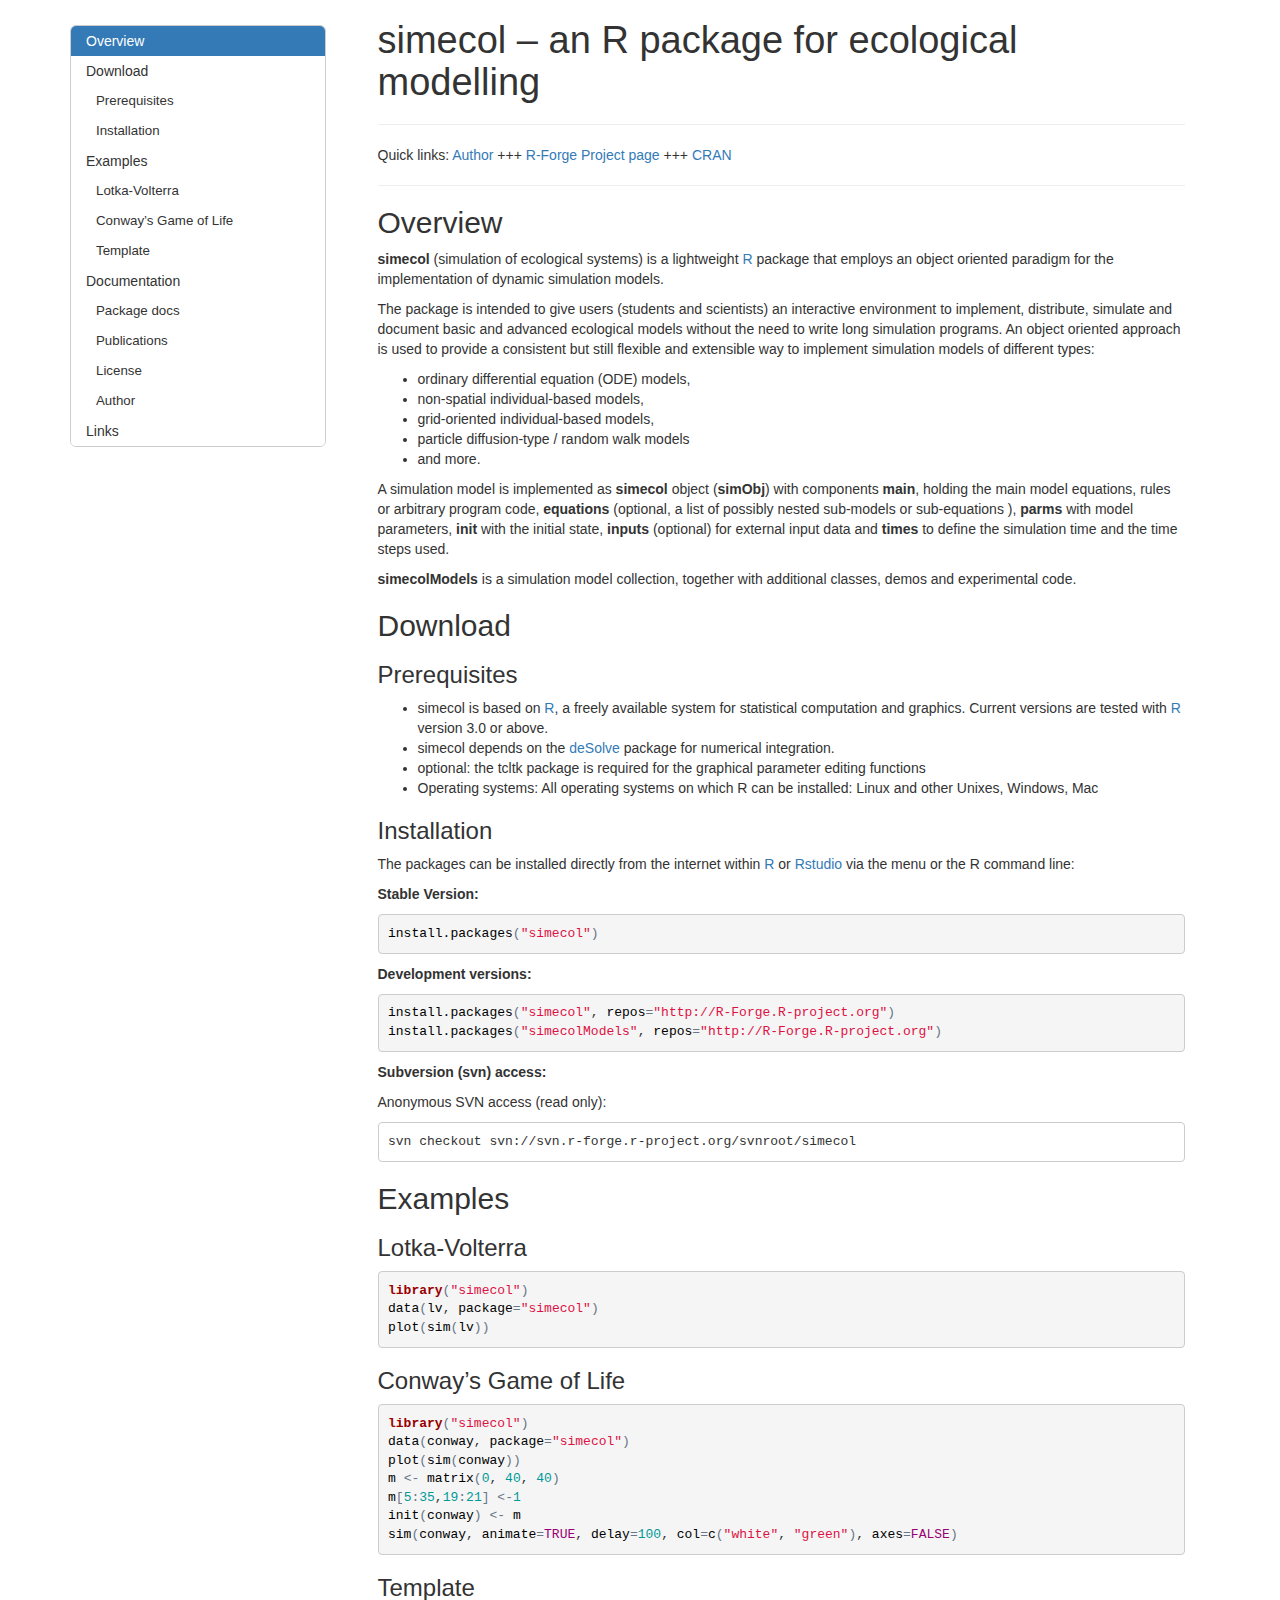
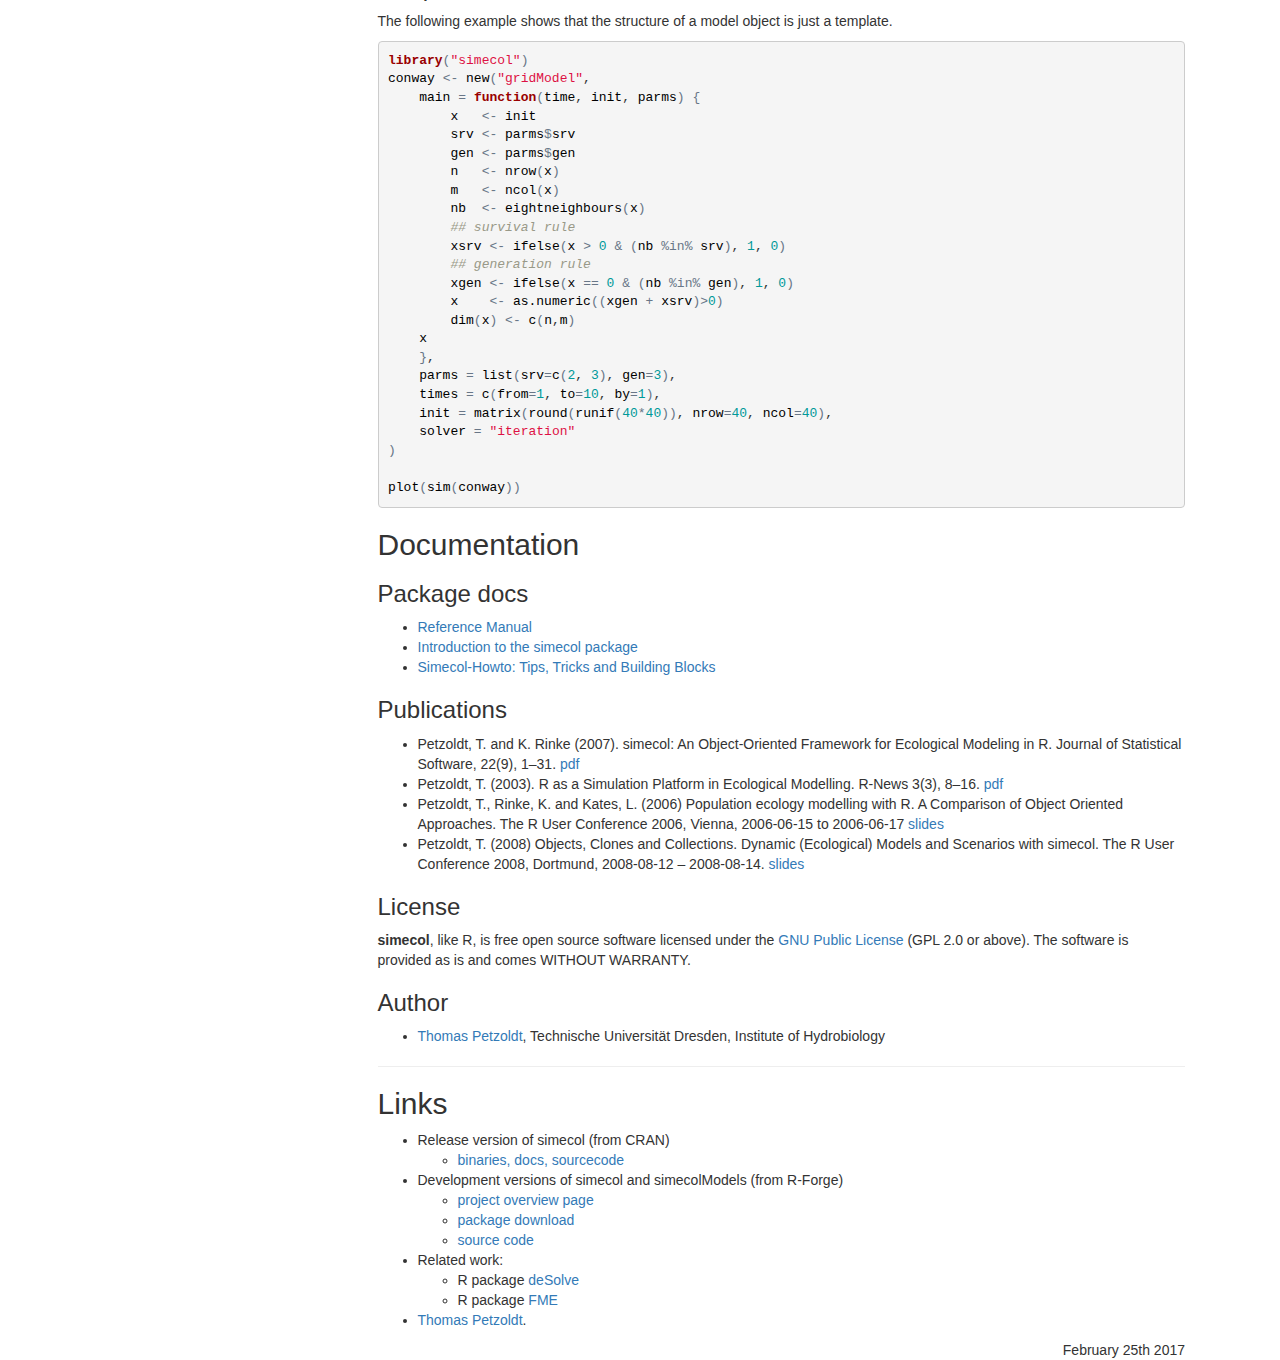
==== www/index.html @ 4d9d5e3f "new home page" ====
<!DOCTYPE html>

<html xmlns="http://www.w3.org/1999/xhtml">

<head>

<meta charset="utf-8">
<meta http-equiv="Content-Type" content="text/html; charset=utf-8" />
<meta name="generator" content="pandoc" />




<title>simecol – an R package for ecological modelling</title>

<script src="[data-uri]"></script>
<meta name="viewport" content="width=device-width, initial-scale=1" />
<link href="data:text/css;charset=utf-8,html%7Bfont%2Dfamily%3Asans%2Dserif%3B%2Dwebkit%2Dtext%2Dsize%2Dadjust%3A100%25%3B%2Dms%2Dtext%2Dsize%2Dadjust%3A100%25%7Dbody%7Bmargin%3A0%7Darticle%2Caside%2Cdetails%2Cfigcaption%2Cfigure%2Cfooter%2Cheader%2Chgroup%2Cmain%2Cmenu%2Cnav%2Csection%2Csummary%7Bdisplay%3Ablock%7Daudio%2Ccanvas%2Cprogress%2Cvideo%7Bdisplay%3Ainline%2Dblock%3Bvertical%2Dalign%3Abaseline%7Daudio%3Anot%28%5Bcontrols%5D%29%7Bdisplay%3Anone%3Bheight%3A0%7D%5Bhidden%5D%2Ctemplate%7Bdisplay%3Anone%7Da%7Bbackground%2Dcolor%3Atransparent%7Da%3Aactive%2Ca%3Ahover%7Boutline%3A0%7Dabbr%5Btitle%5D%7Bborder%2Dbottom%3A1px%20dotted%7Db%2Cstrong%7Bfont%2Dweight%3A700%7Ddfn%7Bfont%2Dstyle%3Aitalic%7Dh1%7Bmargin%3A%2E67em%200%3Bfont%2Dsize%3A2em%7Dmark%7Bcolor%3A%23000%3Bbackground%3A%23ff0%7Dsmall%7Bfont%2Dsize%3A80%25%7Dsub%2Csup%7Bposition%3Arelative%3Bfont%2Dsize%3A75%25%3Bline%2Dheight%3A0%3Bvertical%2Dalign%3Abaseline%7Dsup%7Btop%3A%2D%2E5em%7Dsub%7Bbottom%3A%2D%2E25em%7Dimg%7Bborder%3A0%7Dsvg%3Anot%28%3Aroot%29%7Boverflow%3Ahidden%7Dfigure%7Bmargin%3A1em%2040px%7Dhr%7Bheight%3A0%3B%2Dwebkit%2Dbox%2Dsizing%3Acontent%2Dbox%3B%2Dmoz%2Dbox%2Dsizing%3Acontent%2Dbox%3Bbox%2Dsizing%3Acontent%2Dbox%7Dpre%7Boverflow%3Aauto%7Dcode%2Ckbd%2Cpre%2Csamp%7Bfont%2Dfamily%3Amonospace%2Cmonospace%3Bfont%2Dsize%3A1em%7Dbutton%2Cinput%2Coptgroup%2Cselect%2Ctextarea%7Bmargin%3A0%3Bfont%3Ainherit%3Bcolor%3Ainherit%7Dbutton%7Boverflow%3Avisible%7Dbutton%2Cselect%7Btext%2Dtransform%3Anone%7Dbutton%2Chtml%20input%5Btype%3Dbutton%5D%2Cinput%5Btype%3Dreset%5D%2Cinput%5Btype%3Dsubmit%5D%7B%2Dwebkit%2Dappearance%3Abutton%3Bcursor%3Apointer%7Dbutton%5Bdisabled%5D%2Chtml%20input%5Bdisabled%5D%7Bcursor%3Adefault%7Dbutton%3A%3A%2Dmoz%2Dfocus%2Dinner%2Cinput%3A%3A%2Dmoz%2Dfocus%2Dinner%7Bpadding%3A0%3Bborder%3A0%7Dinput%7Bline%2Dheight%3Anormal%7Dinput%5Btype%3Dcheckbox%5D%2Cinput%5Btype%3Dradio%5D%7B%2Dwebkit%2Dbox%2Dsizing%3Aborder%2Dbox%3B%2Dmoz%2Dbox%2Dsizing%3Aborder%2Dbox%3Bbox%2Dsizing%3Aborder%2Dbox%3Bpadding%3A0%7Dinput%5Btype%3Dnumber%5D%3A%3A%2Dwebkit%2Dinner%2Dspin%2Dbutton%2Cinput%5Btype%3Dnumber%5D%3A%3A%2Dwebkit%2Douter%2Dspin%2Dbutton%7Bheight%3Aauto%7Dinput%5Btype%3Dsearch%5D%7B%2Dwebkit%2Dbox%2Dsizing%3Acontent%2Dbox%3B%2Dmoz%2Dbox%2Dsizing%3Acontent%2Dbox%3Bbox%2Dsizing%3Acontent%2Dbox%3B%2Dwebkit%2Dappearance%3Atextfield%7Dinput%5Btype%3Dsearch%5D%3A%3A%2Dwebkit%2Dsearch%2Dcancel%2Dbutton%2Cinput%5Btype%3Dsearch%5D%3A%3A%2Dwebkit%2Dsearch%2Ddecoration%7B%2Dwebkit%2Dappearance%3Anone%7Dfieldset%7Bpadding%3A%2E35em%20%2E625em%20%2E75em%3Bmargin%3A0%202px%3Bborder%3A1px%20solid%20silver%7Dlegend%7Bpadding%3A0%3Bborder%3A0%7Dtextarea%7Boverflow%3Aauto%7Doptgroup%7Bfont%2Dweight%3A700%7Dtable%7Bborder%2Dspacing%3A0%3Bborder%2Dcollapse%3Acollapse%7Dtd%2Cth%7Bpadding%3A0%7D%40media%20print%7B%2A%2C%3Aafter%2C%3Abefore%7Bcolor%3A%23000%21important%3Btext%2Dshadow%3Anone%21important%3Bbackground%3A0%200%21important%3B%2Dwebkit%2Dbox%2Dshadow%3Anone%21important%3Bbox%2Dshadow%3Anone%21important%7Da%2Ca%3Avisited%7Btext%2Ddecoration%3Aunderline%7Da%5Bhref%5D%3Aafter%7Bcontent%3A%22%20%28%22%20attr%28href%29%20%22%29%22%7Dabbr%5Btitle%5D%3Aafter%7Bcontent%3A%22%20%28%22%20attr%28title%29%20%22%29%22%7Da%5Bhref%5E%3D%22javascript%3A%22%5D%3Aafter%2Ca%5Bhref%5E%3D%22%23%22%5D%3Aafter%7Bcontent%3A%22%22%7Dblockquote%2Cpre%7Bborder%3A1px%20solid%20%23999%3Bpage%2Dbreak%2Dinside%3Aavoid%7Dthead%7Bdisplay%3Atable%2Dheader%2Dgroup%7Dimg%2Ctr%7Bpage%2Dbreak%2Dinside%3Aavoid%7Dimg%7Bmax%2Dwidth%3A100%25%21important%7Dh2%2Ch3%2Cp%7Borphans%3A3%3Bwidows%3A3%7Dh2%2Ch3%7Bpage%2Dbreak%2Dafter%3Aavoid%7D%2Enavbar%7Bdisplay%3Anone%7D%2Ebtn%3E%2Ecaret%2C%2Edropup%3E%2Ebtn%3E%2Ecaret%7Bborder%2Dtop%2Dcolor%3A%23000%21important%7D%2Elabel%7Bborder%3A1px%20solid%20%23000%7D%2Etable%7Bborder%2Dcollapse%3Acollapse%21important%7D%2Etable%20td%2C%2Etable%20th%7Bbackground%2Dcolor%3A%23fff%21important%7D%2Etable%2Dbordered%20td%2C%2Etable%2Dbordered%20th%7Bborder%3A1px%20solid%20%23ddd%21important%7D%7D%40font%2Dface%7Bfont%2Dfamily%3A%27Glyphicons%20Halflings%27%3Bsrc%3Aurl%28data%3Aapplication%2Fvnd%2Ems%2Dfontobject%3Bbase64%2Cn04AAEFNAAACAAIABAAAAAAABQAAAAAAAAABAJABAAAEAExQAAAAAAAAAAIAAAAAAAAAAAEAAAAAAAAAJxJ%[base64]%2FSEdmjKHUbyow8ATBE40IvWA3vTu8LiABDQ%2BpexwUMcm1SMnNryctQSiI1K5ZnbOlXKmnVV5YvRe6RnNMFNCOs1KNVpn6yZhCJkRtVRNzEufeIq7HgSrcx4S8h%2Fv4vnrrKc6oCNxmSk2uKlZQHBii6iKFoH0746ThvkO1kJHlxjrkxs%2BLWORaDQBEtiYJIR5IB9Bi1UyL4Rmr0BNigNkMzlKQmnofBHviqVzUxwdMb3NdCn69hy%2BpRYVKGVS%2F1tnsqv4LL7wCCPZZAZPT4aCShHjHJVNuXbmMrY5LeQaGnvAkXlVrJgKRAUdFjrWEah9XebPeQMj7KS7DIBAFt8ycgC5PLGUOHSE3ErGZCiViNLL5ZARfywnCoZaKQCu6NuFX42AEeKtKUGnr%2FCm2Cy8tpFhBPMW5Fxi4Qm4TkDWh4IWFDClhU2hRWosUWqcKLlgyXB%2BlSHaWaHiWlBAR8SeSgSPCQxdVQgzUixWKSTrIQEbU94viDctkvX%2BVSjJuUmV8L4CXShI11esnp0pjWNZIyxKHS4wVQ2ime1P4RnhvGw0aDN1OLAXGERsB7buFpFGGBAre4QEQR0HOIO5oYH305G%2BKspT%2FFupEGGafCCwxSe6ZUa%2B073rXHnNdVXE6eWvibUS27XtRzkH838mYLMBmYysZTM0EM3A1fbpCBYFccN1B%2FEnCYu%2FTgCGmr7bMh8GfYL%2BBfcLvB0gRagC09w9elfldaIy%2FhNCBLRgBgtCC7jAF63wLSMAfbfAlEggYU0bUA7ACCJmTDpEmJtI78w4%2FBO7dN7JR7J7ZvbYaUbaILSQsRBiF3HGk5fEg6p9unwLvn98r%2BvnsV%2B372uf1xBLq4qU%2F45fTuqaAP%2BpssmCCCTF0mhEow8ZXZOS8D7Q85JsxZ%2BAzok7B7O%2Ff6J8AzYBySZQB%2FQHYUSA%2BEeQhEWiS6AIQzgcsDiER4MjgMBAWDV4AgQ3g1eBgIdweCQmCjJEMkJ%2BPKRWyFHHmg1Wi%2F6xzUgA0LREoKJChwnQa9B%2B5RQZRB3IlBlkAnxyQNaANwHMowzlYSMCBgnbpzvqpl0iTJNCQidDI9ZrSYNIRBhHtUa5YHMHxyGEik9hDE0AKj72AbTCaxtHPUaKZdAZSnQTyjGqGLsmBStCejApUhg4uBMU6mATujEl%2BKdDPbI6Ag4vLr%2BhjY6lbjBeoLKnZl0UZgRX8gTySOeynZVz1wOq7e1hFGYIq%2BMhrGxDLak0PrwYzSXtcuyhXEhwOYofiW%2BEcI%2Fjw8P6IY6ed%2BetAbuqKp5QIapT77LnAe505lMuqL79a0ut4rWexzFttsOsLDy7zvtQzcq3U1qabe7tB0wHWVXji%2BzDbo8x8HyIRUbXnwUcklFv51fvTymiV%2BMXLSmGH9d9%2BaXpD5X6lao41anWGig7IwIdnoBY2ht%2FpO9mClLo4NdXHAsefqWUKlXJkbqPOFhMoR4aiA1BXqhRNbB2Xwi%2B7u%2FjpAoOpKJ0UX24EsrzMfHXViakCNcKjBxuQX8BO0ZqjJ3xXzf%2B61t2VXOSgJ8xu65QKgtN6FibPmPYsXbJRHHqbgATcSZxBqGiDiU4NNNsYBsKD0MIP%2FOfKnlk%2FLkaid%[base64]%2FgFtuW0wR4cgd%2BZKesSV7QkNE2kw6AV4hoIuC02LGmTomyf8PiO6CZzOTLTPQ%2BHW06H%2Btx%2BbQ8LmDYg1pTFrp2oJXgkZTyeRJZM0C8aE2LpFrNVDuhARsN543%2FFV6klQ6Tv1OoZGXLv0igKrl%2FCmJxRmX7JJbJ998VSIPQRyDBICzl4JJlYHbdql30NvYcOuZ7a10uWRrgoieOdgIm4rlq6vNOQBuqESLbXG5lzdJGHw2m0sDYmODXbYGTfSTGRKpssTO95fothJCjUGQgEL4yKoGAF%2F0SrpUDNn8CBgBcSDQByAeNkCXp4S4Ro2Xh4OeaGRgR66PVOsU8bc6TR5%[base64]%2F1SgRCJ1dk4UdBT7OoyuNgLs0oCd8RnrEIb6QdMxT2QjD4zMrJkfgx5aDMcA4orsTtKCqWb%2FVeyceqa5OGSmB28YwH4rFbkQaLoUN8OQQYnD3w2eXpI4ScQfbCUZiJ4yMOIKLyyTc7BQ4uXUw6Ee6%2FxM%2B4Y67ngNBknxIPwuppgIhFcwJyr6EIj%2BLzNj%2FmfR2vhhRlx0BILZoAYruF0caWQ7YxO66UmeguDREAFHYuC7HJviRgVO6ruJH59h%2FC%2FPkgSle8xNzZJULLWq9JMDTE2fjGE146a1Us6PZDGYle6ldWRqn%2FpdpgHKNGrGIdkRK%2BKPETT9nKT6kLyDI8xd9A1FgWmXWRAIHwZ37WyZHOVyCadJEmMVz0MadMjDrPho%2BEIochkVC2xgGiwwsQ6DMv2P7UXqT4x7CdcYGId2BJQQa85EQKmCmwcRejQ9Bm4oATENFPkxPXILHpMPUyWTI5rjNOsIlmEeMbcOCEqInpXACYQ9DDxmFo9vcmsDblcMtg4tqBerNngkIKaFJmrQAPnq1dEzsMXcwjcHdfdCibcAxxA%2Bq%2Fj9m3LM%2FO7WJka4tSidVCjsvo2lQ%2F2ewyoYyXwAYyr2PlRoR5MpgVmSUIrM3PQxXPbgjBOaDQFIyFMJvx3Pc5RSYj12ySVF9fwFPQu2e2KWVoL9q3Ayv3IzpGHUdvdPdrNUdicjsTQ2ISy7QU3DrEytIjvbzJnAkmANXjAFERA0MUoPF3%2F5KFmW14bBNOhwircYgMqoDpUMcDtCmBE82QM2YtdjVLB4kBuKho%2FbcwQdeboqfQartuU3CsCf%2BcXkgYAqp%2F0Ee3RorAZt0AvvOCSI4JICIlGlsV0bsSid%2FNIEALAAzb6HAgyWHBps6xAOwkJIGcB82CxRQq4sJf3FzA70A%2BTRqcqjEMETCoez3mkPcpnoALs0ugJY8kQwrC%[base64]%2FWDHA60cYFaI%2FPjpzquUqdaYGcIq%2BmLez3WLFFCtNBN2QJcrlcoELgiPku5R5dSlJFaCEqEZle1AQzAKC%2B1SotMcBNyQUFuRHRF6OlimSBgjZeTBCwLyc6A%2BP%2FoFRchXTz5ADknYJHxzrJ5pGuIKRQISU6WyKTBBjD8WozmVYWIsto1AS5rxzKlvJu4E%2FvwOiKxRtCWsDM%2BeTHUrmwrCK5BIfMzGkD%2B0Fk5LzBs0jMYXktNDblB06LMNJ09U8pzSLmo14MS0OMjcdrZ31pyQqxJJpRImlSvfYAK8inkYU52QY2FPEVsjoWewpwhRp5yAuNpkqhdb7ku9Seefl2D0B8SMTFD90xi4CSOwwZy9IKkpMtI3FmFUg3%2FkFutpQGNc3pCR7gvC4sgwbupDu3DyEN%2BW6YGLNM21jpB49irxy9BSlHrVDlnihGKHwPrbVFtc%2Bh1rVQKZduxIyojccZIIcOCmhEnC7UkY68WXKQgLi2JCDQkQWJRQuk60hZp0D3rtCTINSeY9Ej2kIKYfGxwOs4j9qMM7fYZiipzgcf7TamnehqdhsiMiCawXnz4xAbyCkLAx5EGbo3Ax1u3dUIKnTxIaxwQTHehPl3V491H0%2BbC5zgpGz7Io%2BmjdhKlPJ01EeMpM7UsRJMi1nGjmJg35i6bQBAAxjO%2FENJubU2mg3ONySEoWklCwdABETcs7ck3jgiuU9pcKKpbgn%2B3YlzV1FzIkB6pmEDOSSyDfPPlQskznctFji0kpgZjW5RZe6x9kYT4KJcXg0bNiCyif%2BpZACCyRMmYsfiKmN9tSO65F0R2OO6ytlEhY5Sj6uRKfFxw0ijJaAx%2Fk3QgnAFSq27%2F2i4GEBA%2BUvTJKK%2F9eISNvG46Em5RZfjTYLdeD8kdXHyrwId%2FDQZUaMCY4gGbke2C8vfjgV%2FY9kkRQOJIn%2FxM9INZSpiBnqX0Q9GlQPpPKAyO5y%2BW5NMPSRdBCUlmuxl40ZfMCnf2Cp044uI9WLFtCi4YVxKjuRCOBWIb4XbIsGdbo4qtMQnNOQz4XDSui7W%2FN6l54qOynCqD3DpWQ%2BmpD7C40D8BZEWGJX3tlAaZBMj1yjvDYKwCJBa201u6nBKE5UE%2B7QSEhCwrXfbRZylAaAkplhBWX50dumrElePyNMRYUrC99UmcSSNgImhFhDI4BXjMtiqkgizUGCrZ8iwFxU6fQ8GEHCFdLewwxYWxgScAYMdMLmcZR6b7rZl95eQVDGVoUKcRMM1ixXQtXNkBETZkVVPg8LoSrdetHzkuM7DjZRHP02tCxA1fmkXKF3VzfN1pc1cv%2F8lbTIkkYpqKM9VOhp65ktYk%2BQ46myFWBapDfyWUCnsnI00QTBQmuFjMZTcd0V2NQ768Fhpby04k2IzNR1wKabuGJqYWwSly6ocMFGTeeI%2BejsWDYgEvr66QgqdcIbFYDNgsm0x9UHY6SCd5%2B7tpsLpKdvhahIDyYmEJQCqMqtCF6UlrE5GXRmbu%[base64]%2FiOmsLtHSWNUWEGk9hScMPShasUA1AcHOtRZlqMeQ0OzYS9vQvYUjOLrzP07BUAFikcJNMi7gIxEw4pL1G54TcmmmoAQ5s7TGWErJZ2Io4yQ0ljRYhL8H5e62oDtLF8aDpnIvZ5R3GWJyAugdiiJW9hQAVTsnCBHhwu7rkBlBX6r3b7ejEY0k5GGeyKv66v%2B6dg7mcJTrWHbtMywbedYqCQ0FPwoytmSWsL8WTtChZCKKzEF7vP6De4x2BJkkniMgSdWhbeBSLtJZR9CTHetK1xb34AYIJ37OegYIoPVbXgJ%2FqDQK%2BbfCtxQRVKQu77WzOoM6SGL7MaZwCGJVk46aImai9fmam%2BWpHG%2B0BtQPWUgZ7RIAlPq6lkECUhZQ2gqWkMYKcYMYaIc4gYCDFHYa2d1nzp3%2BJ1eCBay8IYZ0wQRKGAqvCuZ%2FUgbQPyllosq%2BXtfKIZOzmeJqRazpmmoP%2F76YfkjzV2NlXTDSBYB04SVlNQsFTbGPk1t%2FI4Jktu0XSgifO2ozFOiwd%2F0SssJDn0dn4xqk4GDTTKX73%2FwQyBLdqgJ%2BWx6AQaba3BA9CKEzjtQYIfAsiYamapq80LAamYjinlKXUkxdpIDk0puXUEYzSalfRibAeDAKpNiqQ0FTwoxuGYzRnisyTotdVTclis1LHRQCy%2FqqL8oUaQzWRxilq5Mi0IJGtMY02cGLD69vGjkj3p6pGePKI8bkBv5evq8SjjyU04vJR2cQXQwSJyoinDsUJHCQ50jrFTT7yRdbdYQMB3MYCb6uBzJ9ewhXYPAIZSXfeEQBZZ3GPN3Nbhh%2FwkvAJLXnQMdi5NYYZ5GHE400GS5rXkOZSQsdZgIbzRnF9ueLnsfQ47wHAsirITnTlkCcuWWIUhJSbpM3wWhXNHvt2xUsKKMpdBSbJnBMcihkoDqAd1Zml%2FR4yrzow1Q2A5G%2Bkzo%2FRhRxQS2lCSDRV8LlYLBOOoo1bF4jwJAwKMK1tWLHlu9i0j4Ig8qVm6wE1DxXwAwQwsaBWUg2pOOol2dHxyt6npwJEdLDDVYyRc2D0HbcbLUJQj8gPevQBUBOUHXPrsAPBERICpnYESeu2OHotpXQxRGlCCtLdIsu23MhZVEoJg8Qumj%2FUMMc34IBqTKLDTp76WzL%2FdMjCxK7MjhiGjeYAC%2Fkj%2FjY%2FRde7hpSM1xChrog6yZ7OWTuD56xBJnGFE%2BpT2ElSyCnJcwVzCjkqeNLfMEJqKW0G7OFIp0G%2B9mh50I9o8k1tpCY0xYqFNIALgIfc2me4n1bmJnRZ89oepgLPT0NTMLNZsvSCZAc3TXaNB07vail36%2FdBySis4m9%2FDR8izaLJW6bWCkVgm5T%2Bius3ZXq4xI%2BGnbveLbdRwF2mNtsrE0JjYc1AXknCOrLSu7Te%2Fr4dPYMCl5qtiHNTn%2BTPbh1jCBHH%2BdMJNhwNgs3nT%2BOhQoQ0vYif56BMG6WowAcHR3DjQolxLzyVekHj00PBAaW7IIAF1EF%2BuRIWyXjQMAs2chdpaKPNaB%2BkSezYt0%2BCA04sOg5vx8Fr7Ofa9sUv87h7SLAUFSzbetCCZ9pmyLt6l6%2FTzoA1%2FZBG9bIUVHLAbi%2FkdBFgYGyGwRQGBpkqCEg2ah9UD6EedEcEL3j4y0BQQCiExEnocA3SZboh%2Bepgd3YsOkHskZwPuQ5OoyA0fTA5AXrHcUOQF%2BzkJHIA7PwCDk1gGVmGUZSSoPhNf%2BTklauz98QofOlCIQ%2FtCD4dosHYPqtPCXB3agggQQIqQJsSkB%2Bqn0rkQ1toJjON%2FOtCIB9RYv3PqRA4C4U68ZMlZn6BdgEvi2ziU%2BTQ6NIw3ej%2BAtDwMGEZk7e2IjxUWKdAxyaw9OCwSmeADTPPleyk6UhGDNXQb%2B%2BW6Uk4q6F7%2Frg6WVTo82IoCxSIsFDrav4EPHphD3u4hR53WKVvYZUwNCCeM4PMBWzK%2BEfIthZOkuAwPo5C5jgoZgn6dUdvx5rIDmd58cXXdKNfw3l%2BwM2UjgrDJeQHhbD7HW2QDoZMCujgIUkk5Fg8VCsdyjOtnGRx8wgKRPZN5dR0zPUyfGZFVihbFRniXZFOZGKPnEQzU3AnD1KfR6weHW2XS6KbPJxUkOTZsAB9vTVp3Le1F8q5l%2BDMcLiIq78jxAImD2pGFw0VHfRatScGlK6SMu8leTmhUSMy8Uhdd6xBiH3Gdman4tjQGLboJfqz6fL2WKHTmrfsKZRYX6BTDjDldKMosaSTLdQS7oDisJNqAUhw1PfTlnacCO8vl8706Km1FROgLDmudzxg%2BEWTiArtHgLsRrAXYWdB0NmToNCJdKm0KWycZQqb%2BMw76Qy29iQ5up%2FX7oyw8QZ75kP5F6iJAJz6KCmqxz8fEa%2FxnsMYcIO%2FvEkGRuMckhr4rIeLrKaXnmIzlNLxbFspOphkcnJdnz%2FChp%2FVlpj2P7jJQmQRwGnltkTV5dbF9fE3%2FfxoSqTROgq9wFUlbuYzYcasE0ouzBo%2BdDCDzxKAfhbAZYxQiHrLzV2iVexnDX%2FQnT1fsT%2Fxuhu1ui5qIytgbGmRoQkeQooO8eJNNZsf0iALur8QxZFH0nCMnjerYQqG1pIfjyVZWxhVRznmmfLG00BcBWJE6hzQWRyFknuJnXuk8A5FRDCulwrWASSNoBtR%2BCtGdkPwYN2o7DOw%2FVGlCZPusRBFXODQdUM5zeHDIVuAJBLqbO%2Ff9Qua%2BpDqEPk230Sob9lEZ8BHiCorjVghuI0lI4JDgHGRDD%2FprQ84B1pVGkIpVUAHCG%2Biz3Bn3qm2AVrYcYWhock4jso5%2BJ7HfHVj4WMIQdGctq3psBCVVzupQOEioBGA2Bk%2BUILT7%2BVoX5mdxxA5fS42gISQVi%2FHTzrgMxu0fY6hE1ocUwwbsbWcezrY2n6S8%2F6cxXkOH4prpmPuFoikTzY7T85C4T2XYlbxLglSv2uLCgFv8Quk%2FwdesUdWPeHYIH0R729JIisN9Apdd4eB10aqwXrPt%2BSu9mA8k8n1sjMwnfsfF2j3jMUzXepSHmZ%2FBfqXvzgUNQQWOXO8YEuFBh4QTYCkOAPxywpYu1VxiDyJmKVcmJPGWk%2Fgc3Pov02StyYDahwmzw3E1gYC9wkupyWfDqDSUMpCTH5e5N8B%2F%2FlHiMuIkTNw4USHrJU67bjXGqNav6PBuQSoqTxc8avHoGmvqNtXzIaoyMIQIiiUHIM64cXieouplhNYln7qgc4wBVAYR104kO%2BCvKqsg4yIUlFNThVUAKZxZt1XA34h3TCUUiXVkZ0w8Hh2R0Z5L0b4LZvPd%2Fp1gi%2F07h8qfwHrByuSxglc9cI4QIg2oqvC%2Fqm0i7tjPLTgDhoWTAKDO2ONW5oe%2B%2FeKB9vZB8K6C25yCZ9RFVMnb6NRdRjyVK57CHHSkJBfnM2%2Fj4ODUwRkqrtBBCrDsDpt8jhZdXoy%2F1BCqw3sSGhgGGy0a5Jw6BP%2FTExoCmNFYjZl248A0osgPyGEmRA%2BfAsqPVaNAfytu0vuQJ7rk3J4kTDTR2AlCHJ5cls26opZM4w3jMULh2YXKpcqGBtuleAlOZnaZGbD6DHzMd6i2oFeJ8z9XYmalg1Szd%2FocZDc1C7Y6vcALJz2lYnTXiWEr2wawtoR4g3jvWUU2Ngjd1cewtFzEvM1NiHZPeLlIXFbBPawxNgMwwAlyNSuGF3zizVeOoC9bag1qRAQKQE%2FEZBWC2J8mnXAN2aTBboZ7HewnObE8CwROudZHmUM5oZ%2FUgd%2FJZQK8lvAm43uDRAbyW8gZ%2BZGq0EVerVGUKUSm%2FIdn8AQHdR4m7bue88WBwft9mSCeMOt1ncBwziOmJYI2ZR7ewNMPiCugmSsE4EyQ%2BQATJG6qORMGd4snEzc6B4shPIo4G1T7PgSm8PY5eUkPdF8JZ0VBtadbHXoJgnEhZQaODPj2gpODKJY5Yp4DOsLBFxWbvXN755KWylJm%2BoOd4zEL9Hpubuy2gyyfxh8oEfFutnYWdfB8PdESLWYvSqbElP9qo3u6KTmkhoacDauMNNjj0oy40DFV7Ql0aZj77xfGl7TJNHnIwgqOkenruYYNo6h724%2BzUQ7%2BvkCpZB%2BpGA562hYQiDxHVWOq0oDQl%2FQsoiY%2BcuI7iWq%2FZIBtHcXJ7kks%2Bh2fCNUPA82BzjnqktNts%2BRLdk1VSu%2BtqEn7QZCCsvEqk6FkfiOYkrsw092J8jsfIuEKypNjLxrKA9kiA19mxBD2suxQKCzwXGws7kEJvlhUiV9tArLIdZW0IORcxEzdzKmjtFhsjKy%2F44XYXdI5noQoRcvjZ1RMPACRqYg2V1%2BOwOepcOknRLLFdYgTkT5UApt%2FJhLM3jeFYprZV%2BZow2g8fP%2BU68hkKFWJj2yBbKqsrp25xkZX1DAjUw52IMYWaOhab8Kp05VrdNftqwRrymWF4OQSjbdfzmRZirK8FMJELEgER2PHjEAN9pGfLhCUiTJFbd5LBkOBMaxLr%2FA1SY9dXFz4RjzoU9ExfJCmx%2FI9FKEGT3n2cmzl2X42L3Jh%2BAbQq6sA%2BSs1kitoa4TAYgKHaoybHUDJ51oETdeI%2F9ThSmjWGkyLi5QAGWhL0BG1UsTyRGRJOldKBrYJeB8ljLJHfATWTEQBXBDnQexOHTB%2BUn44zExFE4vLytcu5NwpWrUxO%2F0ZICUGM7hGABXym0V6ZvDST0E370St9MIWQOTWngeoQHUTdCJUP04spMBMS8LSker9cReVQkULFDIZDFPrhTzBl6sed9wcZQTbL%2BBDqMyaN3RJPh%2Fanbx%2BIv%2BqgQdAa3M9Z5JmvYlh4qop%2BHo1F1W5gbOE9YKLgAnWytXElU4G8GtW47lhgFE6gaSs%2Bgs37sFvi0PPVvA5dnCBgILTwoKd%2F%2BDoL9F6inlM7H4rOTzD79KJgKlZO%2FZgt22UsKhrAaXU5ZcLrAglTVKJEmNJvORGN1vqrcfSMizfpsgbIe9zno%2BgBoKVXgIL%2FVI8dB1O5o%2FR3Suez%2FgD7M781ShjKpIIORM%2FnxG%2BjjhhgPwsn2IoXsPGPqYHXA63zJ07M2GPEykQwJBYLK808qYxuIew4frk52nhCsnCYmXiR6CuapvE1IwRB4%2FQftDbEn%2BAucIr1oxrLabRj9q4ae0%2BfXkHnteAJwXRbVkR0mctVSwEbqhJiMSZUp9DNbEDMmjX22m3ABpkrPQQTP3S1sib5pD2VRKRd%2BeNAjLYyT0hGrdjWJZy24OYXRoWQAIhGBZRxuBFMjjZQhpgrWo8SiFYbojcHO8V5DyscJpLTHyx9Fimassyo5U6WNtquUMYgccaHY5amgR3PQzq3ToNM5ABnoB9kuxsebqmYZm0R9qxJbFXCQ1UPyFIbxoUraTJFDpCk0Wk9GaYJKz%2F6oHwEP0Q14lMtlddQsOAU9zlYdMVHiT7RQP3XCmWYDcHCGbVRHGnHuwzScA0BaSBOGkz3lM8CArjrBsyEoV6Ys4qgDK3ykQQPZ3hCRGNXQTNNXbEb6tDiTDLKOyMzRhCFT%2BmAUmiYbV3YQVqFVp9dorv%2BTsLeCykS2b5yyu8AV7IS9cxcL8z4Kfwp%2BxJyYLv1OsxQCZwTB4a8BZ%2F5EdxTBJthApqyfd9u3ifr%2FWILTqq5VqgwMT9SOxbSGWLQJUUWCVi4k9tho9nEsbUh7U6NUsLmkYFXOhZ0kmamaJLRNJzSj%2Fqn4Mso6zb6iLLBXoaZ6AqeWCjHQm2lztnejYYM2eubnpBdKVLORZhudH3JF1waBJKA9%2BW8EhMj3Kzf0L4vi4k6RoHh3Z5YgmSZmk6ns4fjScjAoL8GoOECgqgYEBYUGFVO4FUv4%2FYtowhEmTs0vrvlD%2FCrisnoBNDAcUi%2FteY7OctFlmARQzjOItrrlKuPO6E2Ox93L4O%2F4DcgV%2FdZ7qR3VBwVQxP1GCieA4RIpweYJ5FoYrHxqRBdJjnqbsikA2Ictbb8vE1GYIo9dacK0REgDX4smy6GAkxlH1yCGGsk%2BtgiDhNKuKu3yNrMdxafmKTF632F8Vx4BNK57GvlFisrkjN9WDAtjsWA0ENT2e2nETUb%2Fn7qwhvGnrHuf5bX6Vh%2Fn3xffU3PeHdR%2BFA92i6ufT3AlyAREoNDh6chiMWTvjKjHDeRhOa9YkOQRq1vQXEMppAQVwHCuIcV2g5rBn6GmZZpTR7vnSD6ZmhdSl176gqKTXu5E%2BYbfL0adwNtHP7dT7t7b46DVZIkzaRJOM%2BS6KcrzYVg%2BT3wSRFRQashjfU18NutrKa%2F7PXbtuJvpIjbgPeqd%2BpjmRw6YKpnANFSQcpzTZgpSNJ6J7uiagAbir%2F8tNXJ%2FOsOnRh6iuIexxrmkIneAgz8QoLmiaJ8sLQrELVK2yn3wOHp57BAZJhDZjTBzyoRAuuZ4eoxHruY1pSb7qq79cIeAdOwin4GdgMeIMHeG%2BFZWYaiUQQyC5b50zKjYw97dFjAeY2I4Bnl105Iku1y0lMA1ZHolLx19uZnRdILcXKlZGQx%2FGdEqSsMRU1BIrFqRcV1qQOOHyxOLXEGcbRtAEsuAC2V4K3p5mFJ22IDWaEkk9ttf5Izb2LkD1MnrSwztXmmD%2FQi%2FEmVEFBfiKGmftsPwVaIoZanlKndMZsIBOskFYpDOq3QUs9aSbAAtL5Dbokus2G4%2FasthNMK5UQKCOhU97oaOYNGsTah%2BjfCKsZnTRn5TbhFX8ghg8CBYt%2FBjeYYYUrtUZ5jVij%2Fop7V5SsbA4mYTOwZ46hqdpbB6Qvq3AS2HHNkC15pTDIcDNGsMPXaBidXYPHc6PJAkRh29Vx8KcgX46LoUQBhRM%2B3SW6Opll%2FwgxxsPgKJKzr5QCmwkUxNbeg6Wj34SUnEzOemSuvS2OetRCO8Tyy%2BQbSKVJcqkia%2BGvDefFwMOmgnD7h81TUtMn%2BmRpyJJ349HhAnoWFTejhpYTL9G8N2nVg1qkXBeoS9Nw2fB27t7trm7d%2FQK7Cr4uoCeOQ7%2F8JfKT77KiDzLImESHw%2F0wf73QeHu74hxv7uihi4fTX%2BXEwAyQG3264dwv17aJ5N335Vt9sdrAXhPOAv8JFvzqyYXwfx8WYJaef1gMl98JRFyl5Mv5Uo%2FoVH5ww5OzLFsiTPDns7fS6EURSSWd%2F92BxMYQ8sBaH%2Bj%2BwthQPdVgDGpTfi%2BJQIWMD8xKqULliRH01rTeyF8x8q%2FGBEEEBrAJMPf25UQwi0b8tmqRXY7kIvNkzrkvRWLnxoGYEJsz8u4oOyMp8cHyaybb1HdMCaLApUE%2B%2F7xLIZGP6H9xuSEXp1zLIdjk5nBaMuV%2FyTDRRP8Y2ww5RO6d2D94o%2B6ucWIqUAvgHIHXhZsmDhjVLczmZ3ca0Cb3PpKwt2UtHVQ0BgFJsqqTsnzZPlKahRUkEu4qmkJt%2Bkqdae76ViWe3STan69yaF9%2BfESD2lcQshLHWVu4ovItXxO69bqC5p1nZLvI8NdQB9s9UNaJGlQ5mG947ipdDA0eTIw%2FA1zEdjWquIsQXXGIVEH0thC5M%2BW9pZe7IhAVnPJkYCCXN5a32HjN6nsvokEqRS44tGIs7s2LVTvcrHAF%2BRVmI8L4HUYk4x%2B67AxSMJKqCg8zrGOgvK9kNMdDrNiUtSWuHFpC8%2Fp5qIQrEo%2FH%2B1l%2F0cAwQ2nKmpWxKcMIuHY44Y6DlkpO48tRuUGBWT0FyHwSKO72Ud%2BtJUfdaZ4CWNijzZtlRa8%2BCkmO%2FEwHYfPZFU%2FhzjFWH7vnzHRMo%2BaF9u8qHSAiEkA2HjoNQPEwHsDKOt6hOoK3Ce%2F%2B%2F9boMWDa44I6FrQhdgS7OnNaSzwxWKZMcyHi6LN4WC6sSj0qm2PSOGBTvDs%2FGWJS6SwEN%2FULwpb4LQo9fYjUfSXRwZkynUazlSpvX9e%2BG2zor8l%2BYaMxSEomDdLHGcD6YVQPegTaA74H8%2BV4WvJkFUrjMLGLlvSZQWvi8%2FQA7yzQ8GPno%2F%2F5SJHRP%2FOqKObPCo81s%2F%2B6WgLqykYpGAgQZhVDEBPXWgU%2FWzFZjKUhSFInufPRiMAUULC6T11yL45ZrRoB4DzOyJShKXaAJIBS9wzLYIoCEcJKQW8GVCx4fihqJ6mshBUXSw3wWVj3grrHQlGNGhIDNNzsxQ3M%2BGWn6ASobIWC%2BLbYOC6UpahVO13Zs2zOzZC8z7FmA05JhUGyBsF4tsG0drcggIFzgg%2Fkpf3%2BCnAXKiMgIE8Jk%2FMhpkc8DUJEUzDSnWlQFme3d0sHZDrg7LavtsEX3cHwjCYA17pMTfx8Ajw9hHscN67hyo%2BRJQ4458RmPywXykkVcW688oVUrQhahpPRvTWPnuI0B%2BSkQu7dCyvLRyFYlC1LG1gRCIvn3rwQeINzZQC2KXq31FaR9UmVV2QeGVqBHjmE%2BVMd3b1fhCynD0pQNhCG6%2FWCDbKPyE7NRQzL3BzQAJ0g09aUzcQA6mUp9iZFK6Sbp%2FYbHjo%2B%2B7%2FWj8S4YNa%2BZdqAw1hDrKWFXv9%2BzaXpf8ZTDSbiqsxnwN%2FCzK5tPkOr4tRh2kY3Bn9JtalbIOI4b3F7F1vPQMfoDcdxMS8CW9m%2FNCW%2FHILTUVWQIPiD0j1A6bo8vsv6P1hCESl2abrSJWDrq5sSzUpwoxaCU9FtJyYH4QFMxDBpkkBR6kn0LMPO%2B5EJ7Z6bCiRoPedRZ%2FP0SSdii7ZnPAtVwwHUidcdyspwncz5uq6vvm4IEDbJVLUFCn%2FLvIHfooUBTkFO130FC7CmmcrKdgDJcid9mvVzsDSibOoXtIf9k6ABle3PmIxejodc4aob0QKS432srrCMndbfD454q52V01G4q913mC5HOsTzWF4h2No1av1VbcUgWAqyoZl%2B11PoFYnNv2HwAODeNRkHj%2B8SF1fcvVBu6MrehHAZK1Gm69ICcTKizykHgGFx7QdowTVAsYEF2tVc0Z6wLryz2FI1sc5By2znJAAmINndoJiB4sfPdPrTC8RnkW7KRCwxC6YvXg5ahMlQuMpoCSXjOlBy0Kij%2BbsCYPbGp8BdCBiLmLSAkEQRaieWo1SYvZIKJGj9Ur%2FeWHjiB7SOVdqMAVmpBvfRiebsFjger7DC%2B8kRFGtNrTrnnGD2GAJb8rQCWkUPYHhwXsjNBSkE6lGWUj5QNhK0DMNM2l%2BkXRZ0KLZaGsFSIdQz%2FHXDxf3%2FTE30%2BDgBKWGWdxElyLccJfEpjsnszECNoDGZpdwdRgCixeg9L4EPhH%2BRptvRMVRaahu4cySjS3P5wxAUCPkmn%2BrhyASpmiTaiDeggaIxYBmtLZDDhiWIJaBgzfCsAGUF1Q1SFZYyXDt9skCaxJsxK2Ms65dmdp5WAZyxik%2FzbrTQk5KmgxCg%2Ff45L0jywebOWUYFJQAJia7XzCV0x89rpp%2Ff3AVWhSPyTanqmik2SkD8A3Ml4NhIGLAjBXtPShwKYfi2eXtrDuKLk4QlSyTw1ftXgwqA2jUuopDl%2B5tfUWZNwBpEPXghzbBggYCw%2Fdhy0ntds2yeHCDKkF%2FYxQjNIL%2FF%2F37jLPHCKBO9ibwYCmuxImIo0ijV2Wbg3kSN2psoe8IsABv3RNFaF9uMyCtCYtqcD%2BqNOhwMlfARQUdJ2tUX%2BMNJqOwIciWalZsmEjt07tfa8ma4cji9sqz%2BQ9hWfmMoKEbIHPOQORbhQRHIsrTYlnVTNvcq1imqmmPDdVDkJgRcTgB8Sb6epCQVmFZe%2BjGDiNJQLWnfx%2BdrTKYjm0G8yH0ZAGMWzEJhUEQ4Maimgf%2Fbkvo8PLVBsZl152y5S8%2BHRDfZIMCbYZ1WDp4yrdchOJw8k6R%2B%2F2pHmydK4NIK2PHdFPHtoLmHxRDwLFb7eB%2BM4zNZcB9NrAgjVyzLM7xyYSY13ykWfIEEd2n5%2FiYp3ZdrCf7fL%2Ben%2BsIJu2W7E30MrAgZBD1rAAbZHPgeAMtKCg3NpSpYQUDWJu9bT3V7tOKv%2BNRiJc8JAKqqgCA%2FPNRBR7ChpiEulyQApMK1AyqcWnpSOmYh6yLiWkGJ2mklCSPIqN7UypWj3dGi5MvsHQ87MrB4VFgypJaFriaHivwcHIpmyi5LhNqtem4q0n8awM19Qk8BOS0EsqGscuuydYsIGsbT5GHnERUiMpKJl4ON7qjB4fEqlGN%2FhCky89232UQCiaeWpDYCJINXjT6xl4Gc7DxRCtgV0i1ma4RgWLsNtnEBRQFqZggCLiuyEydmFd7WlogpkCw5G1x4ft2psm3KAREwVwr1Gzl6RT7FDAqpVal34ewVm3VH4qn5mjGj%2BbYL1NgfLNeXDwtmYSpwzbruDKpTjOdgiIHDVQSb5%2FzBgSMbHLkxWWgghIh9QTFSDILixVwg0Eg1puooBiHAt7DzwJ7m8i8%2Fi%2BjHvKf0QDnnHVkVTIqMvIQImOrzCJwhSR7qYB5gSwL6aWL9hERHCZc4G2%2BJrpgHNB8eCCmcIWIQ6rSdyPCyftXkDlErUkHafHRlkOIjxGbAktz75bnh50dU7YHk%2BMz7wwstg6RFZb%2BTZuSOx1qqP5C66c0mptQmzIC2dlpte7vZrauAMm%2F7RfBYkGtXWGiaWTtwvAQiq2oD4YixPLXE2khB2FRaNRDTk%2B9sZ6K74Ia9VntCpN4BhJGJMT4Z5c5FhSepRCRWmBXqx%2BwhVZC4me4saDs2iNqXMuCl6iAZflH8fscC1sTsy4PHeC%2BXYuqMBMUun5YezKbRKmEPwuK%2BCLzijPEQgfhahQswBBLfg%[base64]%2BRCMlDDbElcjaROLDoualmUIQ88Kekk3iM4OQrADcxi3rJguS4MOIBIgKgXrjd1WkbCdqxJk%2F4efRIFsavZA7KvvJQqp3Iid5Z0NFc5aiMRzGN3vrpBzaMy4JYde3wr96PjN90AYOIbyp6T4zj8LoE66OGcX1Ef4Z3KoWLAUF4BTg7ug%2FAbkG5UNQXAMkQezujSHeir2uTThgd3gpyzDrbnEdDRH2W7U6PeRvBX1ZFMP5RM%2BZu6UUZZD8hDPHldVWntTCNk7To8IeOW9yn2wx0gmurwqC60AOde4r3ETi5pVMSDK8wxhoGAoEX9NLWHIR33VbrbMveii2jAJlrxwytTHbWNu8Y4N8vCCyZjAX%2FpcsfwXbLze2%2BD%2Bu33OGBoJyAAL3jn3RuEcdp5If8O%2Ba4NKWvxOTyDltG0IWoHhwVGe7dKkCWFT%2B%2Btm%2BhaBCikRUUMrMhYKZJKYoVuv%2FbsJzO8DwfVIInQq3g3BYypiz8baogH3r3GwqCwFtZnz4xMjAVOYnyOi5HWbFA8n0qz1OjSpHWFzpQOpvkNETZBGpxN8ybhtqV%2FDMUxd9uFZmBfKXMCn%2FSqkWJyKPnT6lq%2B4zBZni6fYRByJn6OK%2BOgPBGRAJluwGSk4wxjOOzyce%2FPKODwRlsgrVkdcsEiYrqYdXo0Er2GXi2GQZd0tNJT6c9pK1EEJG1zgDJBoTVuCXGAU8BKTvCO%2FcEQ1Wjk3Zzuy90JX4m3O5IlxVFhYkSUwuQB2up7jhvkm%2BbddRQu5F9s0XftGEJ9JSuSk%2BZachCbdU45fEqbugzTIUokwoAKvpUQF%2FCvLbWW5BNQFqFkJg2f30E%2F48StNe5QwBg8zz3YAJ82FZoXBxXSv4QDooDo79NixyglO9AembuBcx5Re3CwOKTHebOPhkmFC7wNaWtoBhFuV4AkEuJ0J%2B1pT0tLkvFVZaNzfhs%2FKd3%2BA9YsImlO4XK4vpCo%2FelHQi%2F9gkFg07xxnuXLt21unCIpDV%2BbbRxb7FC6nWYTsMFF8%2B1LUg4JFjVt3vqbuhHmDKbgQ4e%2BRGizRiO8ky05LQGMdL2IKLSNar0kNG7lHJMaXr5mLdG3nykgj6vB%2FKVijd1ARWkFEf3yiUw1v%2FWaQivVUpIDdSNrrKbjO5NPnxz6qTTGgYg03HgPhDrCFyYZTi3XQw3HXCva39mpLNFtz8AiEhxAJHpWX13gCTAwgm9YTvMeiqetdNQv6IU0hH0G%2BZManTqDLPjyrOse7WiiwOJCG%[base64]%2F6gQKuihPtiUtlCQVPohUgzfezTg8o1b3n9pNZeco1QucaoXe40Fa5JYhqdTspFmxGtW9h5ezLFZs3j%2FN46f%2BS2rjYNC2JySXrnSAFhvAkz9a5L3pza8eYKHNoPrvBRESpxYPJdKVUxBE39nJ1chrAFpy4MMkf0qKgYALctGg1DQI1kIymyeS2AJNT4X240d3IFQb%2F0jQbaHJ2YRK8A%2Bls6WMhWmpCXYG5jqapGs5%2FeOJErxi2%2F2KWVHiPellTgh%2FfNl%2F2KYPKb7DUcAg%2BmCOPQFCiU9Mq%2FWLcU1xxC8aLePFZZlE%2BPCLzf7ey46INWRw2kcXySR9FDgByXzfxiNKwDFbUSMMhALPFSedyjEVM5442GZ4hTrsAEvZxIieSHGSgkwFh%2FnFNdrrFD4tBH4Il7fW6ur4J8Xaz7RW9jgtuPEXQsYk7gcMs2neu3zJwTyUerHKSh1iTBkj2YJh1SSOZL5pLuQbFFAvyO4k1Hxg2h99MTC6cTUkbONQIAnEfGsGkNFWRbuRyyaEZInM5pij73EA9rPIUfU4XoqQpHT9THZkW%2BoKFLvpyvTBMM69tN1Ydwv1LIEhHsC%2BueVG%2Bw%2BkyCPsvV3erRikcscHjZCkccx6VrBkBRusTDDd8847GA7p2Ucy0y0HdSRN6YIBciYa4vuXcAZbQAuSEmzw%2BH%2FAuOx%2BaH%2BtBL88H57D0MsqyiZxhOEQkF%2F8DR1d2hSPMj%2FsNOa5rxcUnBgH8ictv2J%2Bcb4BA4v3MCShdZ2vtK30vAwkobnEWh7rsSyhmos3WC93Gn9C4nnAd%2FPjMMtQfyDNZsOPd6XcAsnBE%2FmRHtHEyJMzJfZFLE9OvQa0i9kUmToJ0ZxknTgdl%2FXPV8xoh0K7wNHHsnBdvFH3sv52lU7UFteseLG%2FVanIvcwycVA7%2BBE1Ulyb20BvwUWZcMTKhaCcmY3ROpvonVMV4N7yBXTL7IDtHzQ4CCcqF66LjF3xUqgErKzolLyCG6Kb7irP%2FMVTCCwGRxfrPGpMMGvPLgJ881PHMNMIO09T5ig7AzZTX%2F5PLlwnJLDAPfuHynSGhV4tPqR3gJ4kg4c06c%2FF1AcjGytKm2Yb5jwMotF7vro4YDLWlnMIpmPg36NgAZsGA0W1spfLSue4xxat0Gdwd0lqDBOgIaMANykwwDKejt5YaNtJYIkrSgu0KjIg0pznY0SCd1qlC6R19g97UrWDoYJGlrvCE05J%2F5wkjpkre727p5PTRX5FGrSBIfJqhJE%2FIS876PaHFkx9pGTH3oaY3jJRvLX9Iy3Edoar7cFvJqyUlOhAEiOSAyYgVEGkzHdug%2BoRHIEOXAExMiTSKU9A6nmRC8mp8iYhwWdP2U%[base64]%2FBQQp1sWlNolpIu4ekxUTBV7NmxOFKEBmmN%2BnA7pvF78%2FRII5ZHA09OAiE%2F66MF6HQ%2BqVEJCHxwymukkNvzqHEh52dULPbVasfQMgTDyBZzx4007YiKdBuUauQOt27Gmy8ISclPmEUCIcuLbkb1mzQSqIa3iE0PJh7UMYQbkpe%2BhXjTJKdldyt2mVPwywoODGJtBV1lJTgMsuSQBlDMwhEKIfrvsxGQjHPCEfNfMAY2oxvyKcKPUbQySkKG6tj9AQyEW3Q5rpaDJ5Sns9ScLKeizPRbvWYAw4bXkrZdmB7CQopCH8NAmqbuciZChHN8lVGaDbCnmddnqO1PQ4ieMYfcSiBE5zzMz%2BJV%2F4eyzrzTEShvqSGzgWimkNxLvUj86iAwcZuIkqdB0VaIB7wncLRmzHkiUQpPBIXbDDLHBlq7vp9xwuC9AiNkIptAYlG7Biyuk8ILdynuUM1cHWJgeB%2BK3wBP%2FineogxkvBNNQ4AkW0hvpBOQGFfeptF2YTR75MexYDUy7Q%2F9uocGsx41O4IZhViw%2F2FvAEuGO5g2kyXBUijAggWM08bRhXg5ijgMwDJy40QeY%2FcQpUDZiIzmvskQpO5G1zyGZA8WByjIQU4jRoFJt56behxtHUUE%2Fom7Rj2psYXGmq3llVOCgGYKNMo4pzwntITtapDqjvQtqpjaJwjHmDzSVGLxMt12gEXAdLi%2FcaHSM3FPRGRf7dB7YC%2BcD2ho6oL2zGDCkjlf%2FDFoQVl8GS%2F56wur3rdV6ggtzZW60MRB3g%2BU1W8o8cvqIpMkctiGVMzXUFI7FacFLrgtdz4mTEr4aRAaQ2AFQaNeG7GX0yOJgMRYFziXdJf24kg%2FgBQIZMG%2FYcPEllRTVNoDYR6oSJ8wQNLuihfw81UpiKPm714bZX1KYjcXJdfclCUOOpvTxr9AAJevTY4HK%2FG7F3mUc3GOAKqh60zM0v34v%2BELyhJZqhkaMA8UMMOU90f8RKEJFj7EqepBVwsRiLbwMo1J2zrE2UYJnsgIAscDmjPjnzI8a719Wxp757wqmSJBjXowhc46QN4RwKIxqEE6E5218OeK7RfcpGjWG1jD7qND%2B%2FGTk6M56Ig4yMsU6LUW1EWE%2BfIYycVV1thldSlbP6ltdC01y3KUfkobkt2q01YYMmxpKRvh1Z48uNKzP%2FIoRIZ%2FF6buOymSnW8gICitpJjKWBscSb9JJKaWkvEkqinAJ2kowKoqkqZftRqfRQlLtKoqvTRDi2vg%2FRrPD%2Fd3a09J8JhGZlEkOM6znTsoMCsuvTmywxTCDhw5dd0GJOHCMPbsj3QLkTE3MInsZsimDQ3HkvthT7U9VA4s6G07sID0FW4SHJmRGwCl%2BMu4xf0ezqeXD2PtPDnwMPo86sbwDV%2B9PWcgFcARUVYm3hrFQrHcgMElFGbSM2A1zUYA3baWfheJp2AINmTJLuoyYD%2FOwA4a6V0ChBN97E8YtDBerUECv0u0TlxR5yhJCXvJxgyM73Bb6pyq0jTFJDZ4p1Am1SA6sh8nADd1hAcGBMfq4d%2FUfwnmBqe0Jun1n1LzrgKuZMAnxA3NtCN7Klf4BH%2B14B7ibBmgt0TGUafVzI4uKlpF7v8NmgNjg90D6QE3tbx8AjSAC%2BOA1YJvclyPKgT27QpIEgVYpbPYGBsnyCNrGz9XUsCHkW1QAHgL2STZk12QGqmvAB0NFteERkvBIH7INDsNW9KKaAYyDMdBEMzJiWaJHZALqDxQDWRntumSDPcplyFiI1oDpT8wbwe01AHhW6%2BvAUUBoGhY3CT2tgwehdPqU%2F4Q7ZLYvhRl%2FogOvR9O2%2BwkkPKW5vCTjD2fHRYXONCoIl4Jh1bZY0ZE1O94mMGn%2FdFSWBWzQ%2FVYk%2BGezi46RgiDv3EshoTmMSlioUK6MQEN8qeyK6FRninyX8ZPeUWjjbMJChn0n%2FyJvrq5bh5UcCAcBYSafTFg7p0jDgrXo2QWLb3WpSOET%2FHh4oSadBTvyDo10IufLzxiMLAnbZ1vcUmj3w7BQuIXjEZXifwukVxrGa9j%2BDXfpi12m1RbzYLg9J2wFergEwOxFyD0%2FJstNK06ZN2XdZSGWxcJODpQHOq4iKqjqkJUmPu1VczL5xTGUfCgLEYyNBCCbMBFT%2FcUP6pE%2FmujnHsSDeWxMbhrNilS5MyYR0nJyzanWXBeVcEQrRIhQeJA6Xt4f2eQESNeLwmC10WJVHqwx8SSyrtAAjpGjidcj1E2FYN0LObUcFQhafUKTiGmHWRHGsFCB%2BHEXgrzJEB5bp0QiF8ZHh11nFX8AboTD0PS4O1LqF8XBks2MpjsQnwKHF6HgaKCVLJtcr0XjqFMRGfKv8tmmykhLRzu%2BvqQ02%2BKpJBjaLt9ye1Ab%2BBbEBhy4EVdIJDrL2naV0o4wU8YZ2Lq04FG1mWCKC%2BUwkXOoAjneU%2FxHplMQo2cXUlrVNqJYczgYlaOEczVCs%2FOCgkyvLmTmdaBJc1iBLuKwmr6qtRnhowngsDxhzKFAi02tf8bmET8BO27ovJKF1plJwm3b0JpMh38%2BxsrXXg7U74QUM8ZCIMOpXujHntKdaRtsgyEZl5MClMVMMMZkZLNxH9%2Bb8fH6%2Bb8Lev30A9TuEVj9CqAdmwAAHBPbfOBFEATAPZ2CS0OH1Pj%2F0Q7PFUcC8hDrxESWdfgFRm%2B7vvWbkEppHB4T%2F1ApWnlTIqQwjcPl0VgS1yHSmD0OdsCVST8CQVwuiew1Y%2Bg3QGFjNMzwRB2DSsAk26cmA8lp2wIU4p93AUBiUHFGOxOajAqD7Gm6NezNDjYzwLOaSXRBYcWipTSONHjUDXCY4mMI8XoVCR%2FRrs%2FJLKXgEx%2BqkmeDlFOD1%2FyTQNDClRuiUyKYCllfMiQiyFkmuTz2vLsBNyRW%2Bxz%2B5FElFxWB28VjYIGZ0Yd%2B5wIjkcoMaggxswbT0pCmckRAErbRlIlcOGdBo4djTNO8FAgQ%2BlT6vPS60BwTRSUAM3ddkEAZiwtEyArrkiDRnS7LJ%2B2hwbzd2YDQagSgACpsovmjil5wfPuXq3GuH0CyE7FK3M4FgRaFoIkaodORrPx1%2BJpI9psyNYIFuJogZa0%2F1AhOWdlHQxdAgbwacsHqPZo8u%2FngAH2GmaTdhYnBfSDbBfh8CHq6Bx5bttP2%2BRdM%2BMAaYaZ0Y%2FADkbNCZuAyAVQa2OcXOeICmDn9Q%2FeFkDeFQg5MgHEDXq%2FtVjj%2Bjtd26nhaaolWxs1ixSUgOBwrDhRIGOLyOVk2%2FBc0UxvseQCO2pQ2i%2BKrfhu%2FWeBovNb5dJxQtJRUDv2mCwYVpNl2efQM9xQHnK0JwLYt%2FU0Wf%2BphiA4uw8G91slC832pmOTCAoZXohg1fewCZqLBhkOUBofBWpMPsqg7XEXgPfAlDo2U5WXjtFdS87PIqClCK5nW6adCeXPkUiTGx0emOIDQqw1yFYGHEVx20xKjJVYe0O8iLmnQr3FA9nSIQilUKtJ4ZAdcTm7%2BExseJauyqo30hs%2B1qSW211A1SFAOUgDlCGq7eTIcMAeyZkV1SQJ4j%2Fe1Smbq4HcjqgFbLAGLyKxlMDMgZavK5NAYH19Olz3la%2FQCTiVelFnU6O%2FGCvykqS%2FwZJDhKN9gBtSOp%2F1SP5VRgJcoVj%2Bkmf2wBgv4gjrgARBWiURYx8xENV3bEVUAAWWD3dYDKAIWk5opaCFCMR5ZjJExiCAw7gYiSZ2rkyTce4eNMY3lfGn%2B8p6%2BvBckGlKEXnA6Eota69OxDO9oOsJoy28BXOR0UoXNRaJD5ceKdlWMJlOFzDdZNpc05tkMGQtqeNF2lttZqNco1VtwXgRstLSQ6tSPChgqtGV5h2DcDReIQadaNRR6AsAYKL5gSFsCJMgfsaZ7DpKh8mg8Wz8V7H%2BgDnLuMxaWEIUPevIbClgap4dqmVWSrPgVYCzAoZHIa5z2Ocx1D%2FGvDOEqMOKLrMefWIbSWHZ6jbgA8qVBhYNHpx0P%2BjAgN5TB3haSifDcApp6yymEi6Ij%2FGsEpDYUgcHATJUYDUAmC1SCkJ4cuZXSAP2DEpQsGUjQmKJfJOvlC2x%2FpChkOyLW7KEoMYc5FDC4v2FGqSoRWiLsbPCiyg1U5yiHZVm1XLkHMMZL11%2Fyxyw0UnGig3MFdZklN5FI%2FqiT65T%2BjOXOdO7XbgWurOAZR6Cv9uu1cm5LjkXX4xi6mWn5r5NjBS0gTliHhMZI2WNqSiSphEtiCAwnafS11JhseDGHYQ5%2BbqWiAYiAv6Jsf79%2FVUs4cIl%2Bn6%2BWOjcgB%2F2l5TreoAV2717JzZbQIR0W1cl%[base64]%2FPhoawJDrGAP0JYWHgAVUByo%2FbGdiv2T2EMg8gsS14%2FrAdzlOYazFE7w4OzxeKiWdm3nSOnQRRKXSlVo8HEAbBfyJMKqoq%2BSCcTSx5NDtbFwNlh8VhjGGDu7JG5%2FTAGAvniQSSUog0pNzTim8Owc6QTuSKSTXlQqwV3eiEnklS3LeSXYPXGK2VgeZBqNcHG6tZHvA3vTINhV0ELuQdp3t1y9%2BogD8Kk%2FW7QoRN1UWPqM4%2BxdygkFDPLoTaumKReKiLWoPHOfY54m3qPx4c%2B4pgY3MRKKbljG8w4wvz8pxk3AqKsy4GMAkAtmRjRMsCxbb4Q2Ds0Ia9ci8cMT6DmsJG00XaHCIS%2Bo3F8YVVeikw13w%2BOEDaCYYhC0ZE54kA4jpjruBr5STWeqQG6M74HHL6TZ3lXrd99ZX%2B%2B7LhNatQaZosuxEf5yRA15S9gPeHskBIq3Gcw81AGb9%2FO53DYi%2F5CsQ51EmEh8Rkg4vOciClpy4d04eYsfr6fyQkBmtD%2BP8sNh6e%2BXYHJXT%2FlkXxT4KXU5F2sGxYyzfniMMQkb9OjDN2C8tRRgTyL7GwozH14PrEUZc6oz05Emne3Ts5EG7WolDmU8OB1LDG3VrpQxp%2BpT0KYV5dGtknU64JhabdqcVQbGZiAxQAnvN1u70y1AnmvOSPgLI6uB4AuDGhmAu3ATkJSw7OtS%2F2ToPjqkaq62%2F7WFG8advGlRRqxB9diP07JrXowKR9tpRa%2BjGJ91zxNTT1h8I2PcSfoUPtd7NejVoH03EUcqSBuFZPkMZhegHyo2ZAITovmm3zAIdGFWxoNNORiMRShgwdYwFzkPw5PA4a5MIIQpmq%2Bnsp3YMuXt%2FGkXxLx%2FP6%2BZJS0lFyz4MunC3eWSGE8xlCQrKvhKUPXr0hjpAN9ZK4PfEDrPMfMbGNWcHDzjA7ngMxTPnT7GMHar%2BgMQQ3NwHCv4zH4BIMYvzsdiERi6gebRmerTsVwZJTRsL8dkZgxgRxmpbgRcud%2BYlCIRpPwHShlUSwuipZnx9QCsEWziVazdDeKSYU5CF7UVPAhLer3CgJOQXl%2Fzh575R5rsrmRnKAzq4POFdgbYBuEviM4%2BLVC15ssLNFghbTtHWerS1hDt5s4qkLUha%2FqpZXhWh1C6lTQAqCNQnaDjS7UGFBC6wTu8yFnKJnExCnAs3Ok9yj5KpfZESQ4lTy5pTGTnkAUpxI%2ByjEldJfSo4y0QhG4i4IwkRFGcjWY8%2BEzgYYJUK7BXQksLxAww%2FYYWBMhJILB9e8ePEJ4OP7z%2B4%2FwOQDl64iOYDp26DaONPxpKtBxq%2FaTzRGarm3VkPYTLJKx6Z%2FMw2YbBGseJhPMwhhNswrIkyvV2BYzrvZbxLpKwcWJhYmFtVZ%2BlPEq91FzVp1HlQY1bZVLqeNR9SAUn6n0E28k%2FUuGkNpP1DBI5ch%2FEehZfjUQ9aE41NhETExoPT2gGQz0IhWJbEOvTQ4wgcXCHHFBhewYUiFHuhRSAUVmEHeCRQHQkXGFwkAgyzREJCVN7TRnTon36Zw3tPhx4EALwNdwDv%2BJ41YSP4B2CQqz0EFgARZ4ESgBHQgROwAVn9GTI%2BHYexTUevLUeta4%2FDqKrbMVS%2BYqb8hUwYCrlgKtmAq1YCrFgKrd4qpXiqZcKn1oqdWipjYKpWwVPVYqW6xUpVipKqFR3QKjagVEtAqHpxUMTitsnFaJOKx2cVhswq35RVpyiq9lFVNIKnOQVMkgqtYxVNxiqQjFS7GKlSIVIsQqPIhUWwioigFQ%2B%2BKkN8VHr49HDw9Ebo9EDo9DTo9Crg9BDg9%2FWx7gWx7YWwlobYrOGxWPNisAaAHEyALpkAVDIAeWAArsABVXACYuAD5cAF6wAKFQAQqgAbVAAsoAAlQAUaYAfkwAvogBWQACOgAD9AAHSAAKT4GUdMiOvFngBTwCn2AZ7Dv6B6k%2F90B8%2ByRnkV144AIBoAMTQATGgAjNAA4YABgwABZgB%[base64]%2Fn6j0cS%2Ba2gEU8gIHJ%2BBwfgZX4GL%2BBd%2FgW34FZ%2BBS%2FgUH4FN6BTegTvoEv6BJegRnYEF2A79gOvYDl2BdEjCkqkGtwXp0LNToIskOTXzh%2FF062yJ7AAAAEDAWAAABWhJ%2BKPEIJgBFxMVP7w2QJBGHASQnOBKXKFIdUK4igKA9IEaYJg%29%3Bsrc%3Aurl%28data%3Aapplication%2Fvnd%2Ems%2Dfontobject%3Bbase64%2Cn04AAEFNAAACAAIABAAAAAAABQAAAAAAAAABAJABAAAEAExQAAAAAAAAAAIAAAAAAAAAAAEAAAAAAAAAJxJ%[base64]%2FSEdmjKHUbyow8ATBE40IvWA3vTu8LiABDQ%2BpexwUMcm1SMnNryctQSiI1K5ZnbOlXKmnVV5YvRe6RnNMFNCOs1KNVpn6yZhCJkRtVRNzEufeIq7HgSrcx4S8h%2Fv4vnrrKc6oCNxmSk2uKlZQHBii6iKFoH0746ThvkO1kJHlxjrkxs%2BLWORaDQBEtiYJIR5IB9Bi1UyL4Rmr0BNigNkMzlKQmnofBHviqVzUxwdMb3NdCn69hy%2BpRYVKGVS%2F1tnsqv4LL7wCCPZZAZPT4aCShHjHJVNuXbmMrY5LeQaGnvAkXlVrJgKRAUdFjrWEah9XebPeQMj7KS7DIBAFt8ycgC5PLGUOHSE3ErGZCiViNLL5ZARfywnCoZaKQCu6NuFX42AEeKtKUGnr%2FCm2Cy8tpFhBPMW5Fxi4Qm4TkDWh4IWFDClhU2hRWosUWqcKLlgyXB%2BlSHaWaHiWlBAR8SeSgSPCQxdVQgzUixWKSTrIQEbU94viDctkvX%2BVSjJuUmV8L4CXShI11esnp0pjWNZIyxKHS4wVQ2ime1P4RnhvGw0aDN1OLAXGERsB7buFpFGGBAre4QEQR0HOIO5oYH305G%2BKspT%2FFupEGGafCCwxSe6ZUa%2B073rXHnNdVXE6eWvibUS27XtRzkH838mYLMBmYysZTM0EM3A1fbpCBYFccN1B%2FEnCYu%2FTgCGmr7bMh8GfYL%2BBfcLvB0gRagC09w9elfldaIy%2FhNCBLRgBgtCC7jAF63wLSMAfbfAlEggYU0bUA7ACCJmTDpEmJtI78w4%2FBO7dN7JR7J7ZvbYaUbaILSQsRBiF3HGk5fEg6p9unwLvn98r%2BvnsV%2B372uf1xBLq4qU%2F45fTuqaAP%2BpssmCCCTF0mhEow8ZXZOS8D7Q85JsxZ%2BAzok7B7O%2Ff6J8AzYBySZQB%2FQHYUSA%2BEeQhEWiS6AIQzgcsDiER4MjgMBAWDV4AgQ3g1eBgIdweCQmCjJEMkJ%2BPKRWyFHHmg1Wi%2F6xzUgA0LREoKJChwnQa9B%2B5RQZRB3IlBlkAnxyQNaANwHMowzlYSMCBgnbpzvqpl0iTJNCQidDI9ZrSYNIRBhHtUa5YHMHxyGEik9hDE0AKj72AbTCaxtHPUaKZdAZSnQTyjGqGLsmBStCejApUhg4uBMU6mATujEl%2BKdDPbI6Ag4vLr%2BhjY6lbjBeoLKnZl0UZgRX8gTySOeynZVz1wOq7e1hFGYIq%2BMhrGxDLak0PrwYzSXtcuyhXEhwOYofiW%2BEcI%2Fjw8P6IY6ed%2BetAbuqKp5QIapT77LnAe505lMuqL79a0ut4rWexzFttsOsLDy7zvtQzcq3U1qabe7tB0wHWVXji%2BzDbo8x8HyIRUbXnwUcklFv51fvTymiV%2BMXLSmGH9d9%2BaXpD5X6lao41anWGig7IwIdnoBY2ht%2FpO9mClLo4NdXHAsefqWUKlXJkbqPOFhMoR4aiA1BXqhRNbB2Xwi%2B7u%2FjpAoOpKJ0UX24EsrzMfHXViakCNcKjBxuQX8BO0ZqjJ3xXzf%2B61t2VXOSgJ8xu65QKgtN6FibPmPYsXbJRHHqbgATcSZxBqGiDiU4NNNsYBsKD0MIP%2FOfKnlk%2FLkaid%[base64]%2FgFtuW0wR4cgd%2BZKesSV7QkNE2kw6AV4hoIuC02LGmTomyf8PiO6CZzOTLTPQ%2BHW06H%2Btx%2BbQ8LmDYg1pTFrp2oJXgkZTyeRJZM0C8aE2LpFrNVDuhARsN543%2FFV6klQ6Tv1OoZGXLv0igKrl%2FCmJxRmX7JJbJ998VSIPQRyDBICzl4JJlYHbdql30NvYcOuZ7a10uWRrgoieOdgIm4rlq6vNOQBuqESLbXG5lzdJGHw2m0sDYmODXbYGTfSTGRKpssTO95fothJCjUGQgEL4yKoGAF%2F0SrpUDNn8CBgBcSDQByAeNkCXp4S4Ro2Xh4OeaGRgR66PVOsU8bc6TR5%[base64]%2F1SgRCJ1dk4UdBT7OoyuNgLs0oCd8RnrEIb6QdMxT2QjD4zMrJkfgx5aDMcA4orsTtKCqWb%2FVeyceqa5OGSmB28YwH4rFbkQaLoUN8OQQYnD3w2eXpI4ScQfbCUZiJ4yMOIKLyyTc7BQ4uXUw6Ee6%2FxM%2B4Y67ngNBknxIPwuppgIhFcwJyr6EIj%2BLzNj%2FmfR2vhhRlx0BILZoAYruF0caWQ7YxO66UmeguDREAFHYuC7HJviRgVO6ruJH59h%2FC%2FPkgSle8xNzZJULLWq9JMDTE2fjGE146a1Us6PZDGYle6ldWRqn%2FpdpgHKNGrGIdkRK%2BKPETT9nKT6kLyDI8xd9A1FgWmXWRAIHwZ37WyZHOVyCadJEmMVz0MadMjDrPho%2BEIochkVC2xgGiwwsQ6DMv2P7UXqT4x7CdcYGId2BJQQa85EQKmCmwcRejQ9Bm4oATENFPkxPXILHpMPUyWTI5rjNOsIlmEeMbcOCEqInpXACYQ9DDxmFo9vcmsDblcMtg4tqBerNngkIKaFJmrQAPnq1dEzsMXcwjcHdfdCibcAxxA%2Bq%2Fj9m3LM%2FO7WJka4tSidVCjsvo2lQ%2F2ewyoYyXwAYyr2PlRoR5MpgVmSUIrM3PQxXPbgjBOaDQFIyFMJvx3Pc5RSYj12ySVF9fwFPQu2e2KWVoL9q3Ayv3IzpGHUdvdPdrNUdicjsTQ2ISy7QU3DrEytIjvbzJnAkmANXjAFERA0MUoPF3%2F5KFmW14bBNOhwircYgMqoDpUMcDtCmBE82QM2YtdjVLB4kBuKho%2FbcwQdeboqfQartuU3CsCf%2BcXkgYAqp%2F0Ee3RorAZt0AvvOCSI4JICIlGlsV0bsSid%2FNIEALAAzb6HAgyWHBps6xAOwkJIGcB82CxRQq4sJf3FzA70A%2BTRqcqjEMETCoez3mkPcpnoALs0ugJY8kQwrC%[base64]%2FWDHA60cYFaI%2FPjpzquUqdaYGcIq%2BmLez3WLFFCtNBN2QJcrlcoELgiPku5R5dSlJFaCEqEZle1AQzAKC%2B1SotMcBNyQUFuRHRF6OlimSBgjZeTBCwLyc6A%2BP%2FoFRchXTz5ADknYJHxzrJ5pGuIKRQISU6WyKTBBjD8WozmVYWIsto1AS5rxzKlvJu4E%2FvwOiKxRtCWsDM%2BeTHUrmwrCK5BIfMzGkD%2B0Fk5LzBs0jMYXktNDblB06LMNJ09U8pzSLmo14MS0OMjcdrZ31pyQqxJJpRImlSvfYAK8inkYU52QY2FPEVsjoWewpwhRp5yAuNpkqhdb7ku9Seefl2D0B8SMTFD90xi4CSOwwZy9IKkpMtI3FmFUg3%2FkFutpQGNc3pCR7gvC4sgwbupDu3DyEN%2BW6YGLNM21jpB49irxy9BSlHrVDlnihGKHwPrbVFtc%2Bh1rVQKZduxIyojccZIIcOCmhEnC7UkY68WXKQgLi2JCDQkQWJRQuk60hZp0D3rtCTINSeY9Ej2kIKYfGxwOs4j9qMM7fYZiipzgcf7TamnehqdhsiMiCawXnz4xAbyCkLAx5EGbo3Ax1u3dUIKnTxIaxwQTHehPl3V491H0%2BbC5zgpGz7Io%2BmjdhKlPJ01EeMpM7UsRJMi1nGjmJg35i6bQBAAxjO%2FENJubU2mg3ONySEoWklCwdABETcs7ck3jgiuU9pcKKpbgn%2B3YlzV1FzIkB6pmEDOSSyDfPPlQskznctFji0kpgZjW5RZe6x9kYT4KJcXg0bNiCyif%2BpZACCyRMmYsfiKmN9tSO65F0R2OO6ytlEhY5Sj6uRKfFxw0ijJaAx%2Fk3QgnAFSq27%2F2i4GEBA%2BUvTJKK%2F9eISNvG46Em5RZfjTYLdeD8kdXHyrwId%2FDQZUaMCY4gGbke2C8vfjgV%2FY9kkRQOJIn%2FxM9INZSpiBnqX0Q9GlQPpPKAyO5y%2BW5NMPSRdBCUlmuxl40ZfMCnf2Cp044uI9WLFtCi4YVxKjuRCOBWIb4XbIsGdbo4qtMQnNOQz4XDSui7W%2FN6l54qOynCqD3DpWQ%2BmpD7C40D8BZEWGJX3tlAaZBMj1yjvDYKwCJBa201u6nBKE5UE%2B7QSEhCwrXfbRZylAaAkplhBWX50dumrElePyNMRYUrC99UmcSSNgImhFhDI4BXjMtiqkgizUGCrZ8iwFxU6fQ8GEHCFdLewwxYWxgScAYMdMLmcZR6b7rZl95eQVDGVoUKcRMM1ixXQtXNkBETZkVVPg8LoSrdetHzkuM7DjZRHP02tCxA1fmkXKF3VzfN1pc1cv%2F8lbTIkkYpqKM9VOhp65ktYk%2BQ46myFWBapDfyWUCnsnI00QTBQmuFjMZTcd0V2NQ768Fhpby04k2IzNR1wKabuGJqYWwSly6ocMFGTeeI%2BejsWDYgEvr66QgqdcIbFYDNgsm0x9UHY6SCd5%2B7tpsLpKdvhahIDyYmEJQCqMqtCF6UlrE5GXRmbu%[base64]%2FiOmsLtHSWNUWEGk9hScMPShasUA1AcHOtRZlqMeQ0OzYS9vQvYUjOLrzP07BUAFikcJNMi7gIxEw4pL1G54TcmmmoAQ5s7TGWErJZ2Io4yQ0ljRYhL8H5e62oDtLF8aDpnIvZ5R3GWJyAugdiiJW9hQAVTsnCBHhwu7rkBlBX6r3b7ejEY0k5GGeyKv66v%2B6dg7mcJTrWHbtMywbedYqCQ0FPwoytmSWsL8WTtChZCKKzEF7vP6De4x2BJkkniMgSdWhbeBSLtJZR9CTHetK1xb34AYIJ37OegYIoPVbXgJ%2FqDQK%2BbfCtxQRVKQu77WzOoM6SGL7MaZwCGJVk46aImai9fmam%2BWpHG%2B0BtQPWUgZ7RIAlPq6lkECUhZQ2gqWkMYKcYMYaIc4gYCDFHYa2d1nzp3%2BJ1eCBay8IYZ0wQRKGAqvCuZ%2FUgbQPyllosq%2BXtfKIZOzmeJqRazpmmoP%2F76YfkjzV2NlXTDSBYB04SVlNQsFTbGPk1t%2FI4Jktu0XSgifO2ozFOiwd%2F0SssJDn0dn4xqk4GDTTKX73%2FwQyBLdqgJ%2BWx6AQaba3BA9CKEzjtQYIfAsiYamapq80LAamYjinlKXUkxdpIDk0puXUEYzSalfRibAeDAKpNiqQ0FTwoxuGYzRnisyTotdVTclis1LHRQCy%2FqqL8oUaQzWRxilq5Mi0IJGtMY02cGLD69vGjkj3p6pGePKI8bkBv5evq8SjjyU04vJR2cQXQwSJyoinDsUJHCQ50jrFTT7yRdbdYQMB3MYCb6uBzJ9ewhXYPAIZSXfeEQBZZ3GPN3Nbhh%2FwkvAJLXnQMdi5NYYZ5GHE400GS5rXkOZSQsdZgIbzRnF9ueLnsfQ47wHAsirITnTlkCcuWWIUhJSbpM3wWhXNHvt2xUsKKMpdBSbJnBMcihkoDqAd1Zml%2FR4yrzow1Q2A5G%2Bkzo%2FRhRxQS2lCSDRV8LlYLBOOoo1bF4jwJAwKMK1tWLHlu9i0j4Ig8qVm6wE1DxXwAwQwsaBWUg2pOOol2dHxyt6npwJEdLDDVYyRc2D0HbcbLUJQj8gPevQBUBOUHXPrsAPBERICpnYESeu2OHotpXQxRGlCCtLdIsu23MhZVEoJg8Qumj%2FUMMc34IBqTKLDTp76WzL%2FdMjCxK7MjhiGjeYAC%2Fkj%2FjY%2FRde7hpSM1xChrog6yZ7OWTuD56xBJnGFE%2BpT2ElSyCnJcwVzCjkqeNLfMEJqKW0G7OFIp0G%2B9mh50I9o8k1tpCY0xYqFNIALgIfc2me4n1bmJnRZ89oepgLPT0NTMLNZsvSCZAc3TXaNB07vail36%2FdBySis4m9%2FDR8izaLJW6bWCkVgm5T%2Bius3ZXq4xI%2BGnbveLbdRwF2mNtsrE0JjYc1AXknCOrLSu7Te%2Fr4dPYMCl5qtiHNTn%2BTPbh1jCBHH%2BdMJNhwNgs3nT%2BOhQoQ0vYif56BMG6WowAcHR3DjQolxLzyVekHj00PBAaW7IIAF1EF%2BuRIWyXjQMAs2chdpaKPNaB%2BkSezYt0%2BCA04sOg5vx8Fr7Ofa9sUv87h7SLAUFSzbetCCZ9pmyLt6l6%2FTzoA1%2FZBG9bIUVHLAbi%2FkdBFgYGyGwRQGBpkqCEg2ah9UD6EedEcEL3j4y0BQQCiExEnocA3SZboh%2Bepgd3YsOkHskZwPuQ5OoyA0fTA5AXrHcUOQF%2BzkJHIA7PwCDk1gGVmGUZSSoPhNf%2BTklauz98QofOlCIQ%2FtCD4dosHYPqtPCXB3agggQQIqQJsSkB%2Bqn0rkQ1toJjON%2FOtCIB9RYv3PqRA4C4U68ZMlZn6BdgEvi2ziU%2BTQ6NIw3ej%2BAtDwMGEZk7e2IjxUWKdAxyaw9OCwSmeADTPPleyk6UhGDNXQb%2B%2BW6Uk4q6F7%2Frg6WVTo82IoCxSIsFDrav4EPHphD3u4hR53WKVvYZUwNCCeM4PMBWzK%2BEfIthZOkuAwPo5C5jgoZgn6dUdvx5rIDmd58cXXdKNfw3l%2BwM2UjgrDJeQHhbD7HW2QDoZMCujgIUkk5Fg8VCsdyjOtnGRx8wgKRPZN5dR0zPUyfGZFVihbFRniXZFOZGKPnEQzU3AnD1KfR6weHW2XS6KbPJxUkOTZsAB9vTVp3Le1F8q5l%2BDMcLiIq78jxAImD2pGFw0VHfRatScGlK6SMu8leTmhUSMy8Uhdd6xBiH3Gdman4tjQGLboJfqz6fL2WKHTmrfsKZRYX6BTDjDldKMosaSTLdQS7oDisJNqAUhw1PfTlnacCO8vl8706Km1FROgLDmudzxg%2BEWTiArtHgLsRrAXYWdB0NmToNCJdKm0KWycZQqb%2BMw76Qy29iQ5up%2FX7oyw8QZ75kP5F6iJAJz6KCmqxz8fEa%2FxnsMYcIO%2FvEkGRuMckhr4rIeLrKaXnmIzlNLxbFspOphkcnJdnz%2FChp%2FVlpj2P7jJQmQRwGnltkTV5dbF9fE3%2FfxoSqTROgq9wFUlbuYzYcasE0ouzBo%2BdDCDzxKAfhbAZYxQiHrLzV2iVexnDX%2FQnT1fsT%2Fxuhu1ui5qIytgbGmRoQkeQooO8eJNNZsf0iALur8QxZFH0nCMnjerYQqG1pIfjyVZWxhVRznmmfLG00BcBWJE6hzQWRyFknuJnXuk8A5FRDCulwrWASSNoBtR%2BCtGdkPwYN2o7DOw%2FVGlCZPusRBFXODQdUM5zeHDIVuAJBLqbO%2Ff9Qua%2BpDqEPk230Sob9lEZ8BHiCorjVghuI0lI4JDgHGRDD%2FprQ84B1pVGkIpVUAHCG%2Biz3Bn3qm2AVrYcYWhock4jso5%2BJ7HfHVj4WMIQdGctq3psBCVVzupQOEioBGA2Bk%2BUILT7%2BVoX5mdxxA5fS42gISQVi%2FHTzrgMxu0fY6hE1ocUwwbsbWcezrY2n6S8%2F6cxXkOH4prpmPuFoikTzY7T85C4T2XYlbxLglSv2uLCgFv8Quk%2FwdesUdWPeHYIH0R729JIisN9Apdd4eB10aqwXrPt%2BSu9mA8k8n1sjMwnfsfF2j3jMUzXepSHmZ%2FBfqXvzgUNQQWOXO8YEuFBh4QTYCkOAPxywpYu1VxiDyJmKVcmJPGWk%2Fgc3Pov02StyYDahwmzw3E1gYC9wkupyWfDqDSUMpCTH5e5N8B%2F%2FlHiMuIkTNw4USHrJU67bjXGqNav6PBuQSoqTxc8avHoGmvqNtXzIaoyMIQIiiUHIM64cXieouplhNYln7qgc4wBVAYR104kO%2BCvKqsg4yIUlFNThVUAKZxZt1XA34h3TCUUiXVkZ0w8Hh2R0Z5L0b4LZvPd%2Fp1gi%2F07h8qfwHrByuSxglc9cI4QIg2oqvC%2Fqm0i7tjPLTgDhoWTAKDO2ONW5oe%2B%2FeKB9vZB8K6C25yCZ9RFVMnb6NRdRjyVK57CHHSkJBfnM2%2Fj4ODUwRkqrtBBCrDsDpt8jhZdXoy%2F1BCqw3sSGhgGGy0a5Jw6BP%2FTExoCmNFYjZl248A0osgPyGEmRA%2BfAsqPVaNAfytu0vuQJ7rk3J4kTDTR2AlCHJ5cls26opZM4w3jMULh2YXKpcqGBtuleAlOZnaZGbD6DHzMd6i2oFeJ8z9XYmalg1Szd%2FocZDc1C7Y6vcALJz2lYnTXiWEr2wawtoR4g3jvWUU2Ngjd1cewtFzEvM1NiHZPeLlIXFbBPawxNgMwwAlyNSuGF3zizVeOoC9bag1qRAQKQE%2FEZBWC2J8mnXAN2aTBboZ7HewnObE8CwROudZHmUM5oZ%2FUgd%2FJZQK8lvAm43uDRAbyW8gZ%2BZGq0EVerVGUKUSm%2FIdn8AQHdR4m7bue88WBwft9mSCeMOt1ncBwziOmJYI2ZR7ewNMPiCugmSsE4EyQ%2BQATJG6qORMGd4snEzc6B4shPIo4G1T7PgSm8PY5eUkPdF8JZ0VBtadbHXoJgnEhZQaODPj2gpODKJY5Yp4DOsLBFxWbvXN755KWylJm%2BoOd4zEL9Hpubuy2gyyfxh8oEfFutnYWdfB8PdESLWYvSqbElP9qo3u6KTmkhoacDauMNNjj0oy40DFV7Ql0aZj77xfGl7TJNHnIwgqOkenruYYNo6h724%2BzUQ7%2BvkCpZB%2BpGA562hYQiDxHVWOq0oDQl%2FQsoiY%2BcuI7iWq%2FZIBtHcXJ7kks%2Bh2fCNUPA82BzjnqktNts%2BRLdk1VSu%2BtqEn7QZCCsvEqk6FkfiOYkrsw092J8jsfIuEKypNjLxrKA9kiA19mxBD2suxQKCzwXGws7kEJvlhUiV9tArLIdZW0IORcxEzdzKmjtFhsjKy%2F44XYXdI5noQoRcvjZ1RMPACRqYg2V1%2BOwOepcOknRLLFdYgTkT5UApt%2FJhLM3jeFYprZV%2BZow2g8fP%2BU68hkKFWJj2yBbKqsrp25xkZX1DAjUw52IMYWaOhab8Kp05VrdNftqwRrymWF4OQSjbdfzmRZirK8FMJELEgER2PHjEAN9pGfLhCUiTJFbd5LBkOBMaxLr%2FA1SY9dXFz4RjzoU9ExfJCmx%2FI9FKEGT3n2cmzl2X42L3Jh%2BAbQq6sA%2BSs1kitoa4TAYgKHaoybHUDJ51oETdeI%2F9ThSmjWGkyLi5QAGWhL0BG1UsTyRGRJOldKBrYJeB8ljLJHfATWTEQBXBDnQexOHTB%2BUn44zExFE4vLytcu5NwpWrUxO%2F0ZICUGM7hGABXym0V6ZvDST0E370St9MIWQOTWngeoQHUTdCJUP04spMBMS8LSker9cReVQkULFDIZDFPrhTzBl6sed9wcZQTbL%2BBDqMyaN3RJPh%2Fanbx%2BIv%2BqgQdAa3M9Z5JmvYlh4qop%2BHo1F1W5gbOE9YKLgAnWytXElU4G8GtW47lhgFE6gaSs%2Bgs37sFvi0PPVvA5dnCBgILTwoKd%2F%2BDoL9F6inlM7H4rOTzD79KJgKlZO%2FZgt22UsKhrAaXU5ZcLrAglTVKJEmNJvORGN1vqrcfSMizfpsgbIe9zno%2BgBoKVXgIL%2FVI8dB1O5o%2FR3Suez%2FgD7M781ShjKpIIORM%2FnxG%2BjjhhgPwsn2IoXsPGPqYHXA63zJ07M2GPEykQwJBYLK808qYxuIew4frk52nhCsnCYmXiR6CuapvE1IwRB4%2FQftDbEn%2BAucIr1oxrLabRj9q4ae0%2BfXkHnteAJwXRbVkR0mctVSwEbqhJiMSZUp9DNbEDMmjX22m3ABpkrPQQTP3S1sib5pD2VRKRd%2BeNAjLYyT0hGrdjWJZy24OYXRoWQAIhGBZRxuBFMjjZQhpgrWo8SiFYbojcHO8V5DyscJpLTHyx9Fimassyo5U6WNtquUMYgccaHY5amgR3PQzq3ToNM5ABnoB9kuxsebqmYZm0R9qxJbFXCQ1UPyFIbxoUraTJFDpCk0Wk9GaYJKz%2F6oHwEP0Q14lMtlddQsOAU9zlYdMVHiT7RQP3XCmWYDcHCGbVRHGnHuwzScA0BaSBOGkz3lM8CArjrBsyEoV6Ys4qgDK3ykQQPZ3hCRGNXQTNNXbEb6tDiTDLKOyMzRhCFT%2BmAUmiYbV3YQVqFVp9dorv%2BTsLeCykS2b5yyu8AV7IS9cxcL8z4Kfwp%2BxJyYLv1OsxQCZwTB4a8BZ%2F5EdxTBJthApqyfd9u3ifr%2FWILTqq5VqgwMT9SOxbSGWLQJUUWCVi4k9tho9nEsbUh7U6NUsLmkYFXOhZ0kmamaJLRNJzSj%2Fqn4Mso6zb6iLLBXoaZ6AqeWCjHQm2lztnejYYM2eubnpBdKVLORZhudH3JF1waBJKA9%2BW8EhMj3Kzf0L4vi4k6RoHh3Z5YgmSZmk6ns4fjScjAoL8GoOECgqgYEBYUGFVO4FUv4%2FYtowhEmTs0vrvlD%2FCrisnoBNDAcUi%2FteY7OctFlmARQzjOItrrlKuPO6E2Ox93L4O%2F4DcgV%2FdZ7qR3VBwVQxP1GCieA4RIpweYJ5FoYrHxqRBdJjnqbsikA2Ictbb8vE1GYIo9dacK0REgDX4smy6GAkxlH1yCGGsk%2BtgiDhNKuKu3yNrMdxafmKTF632F8Vx4BNK57GvlFisrkjN9WDAtjsWA0ENT2e2nETUb%2Fn7qwhvGnrHuf5bX6Vh%2Fn3xffU3PeHdR%2BFA92i6ufT3AlyAREoNDh6chiMWTvjKjHDeRhOa9YkOQRq1vQXEMppAQVwHCuIcV2g5rBn6GmZZpTR7vnSD6ZmhdSl176gqKTXu5E%2BYbfL0adwNtHP7dT7t7b46DVZIkzaRJOM%2BS6KcrzYVg%2BT3wSRFRQashjfU18NutrKa%2F7PXbtuJvpIjbgPeqd%2BpjmRw6YKpnANFSQcpzTZgpSNJ6J7uiagAbir%2F8tNXJ%2FOsOnRh6iuIexxrmkIneAgz8QoLmiaJ8sLQrELVK2yn3wOHp57BAZJhDZjTBzyoRAuuZ4eoxHruY1pSb7qq79cIeAdOwin4GdgMeIMHeG%2BFZWYaiUQQyC5b50zKjYw97dFjAeY2I4Bnl105Iku1y0lMA1ZHolLx19uZnRdILcXKlZGQx%2FGdEqSsMRU1BIrFqRcV1qQOOHyxOLXEGcbRtAEsuAC2V4K3p5mFJ22IDWaEkk9ttf5Izb2LkD1MnrSwztXmmD%2FQi%2FEmVEFBfiKGmftsPwVaIoZanlKndMZsIBOskFYpDOq3QUs9aSbAAtL5Dbokus2G4%2FasthNMK5UQKCOhU97oaOYNGsTah%2BjfCKsZnTRn5TbhFX8ghg8CBYt%2FBjeYYYUrtUZ5jVij%2Fop7V5SsbA4mYTOwZ46hqdpbB6Qvq3AS2HHNkC15pTDIcDNGsMPXaBidXYPHc6PJAkRh29Vx8KcgX46LoUQBhRM%2B3SW6Opll%2FwgxxsPgKJKzr5QCmwkUxNbeg6Wj34SUnEzOemSuvS2OetRCO8Tyy%2BQbSKVJcqkia%2BGvDefFwMOmgnD7h81TUtMn%2BmRpyJJ349HhAnoWFTejhpYTL9G8N2nVg1qkXBeoS9Nw2fB27t7trm7d%2FQK7Cr4uoCeOQ7%2F8JfKT77KiDzLImESHw%2F0wf73QeHu74hxv7uihi4fTX%2BXEwAyQG3264dwv17aJ5N335Vt9sdrAXhPOAv8JFvzqyYXwfx8WYJaef1gMl98JRFyl5Mv5Uo%2FoVH5ww5OzLFsiTPDns7fS6EURSSWd%2F92BxMYQ8sBaH%2Bj%2BwthQPdVgDGpTfi%2BJQIWMD8xKqULliRH01rTeyF8x8q%2FGBEEEBrAJMPf25UQwi0b8tmqRXY7kIvNkzrkvRWLnxoGYEJsz8u4oOyMp8cHyaybb1HdMCaLApUE%2B%2F7xLIZGP6H9xuSEXp1zLIdjk5nBaMuV%2FyTDRRP8Y2ww5RO6d2D94o%2B6ucWIqUAvgHIHXhZsmDhjVLczmZ3ca0Cb3PpKwt2UtHVQ0BgFJsqqTsnzZPlKahRUkEu4qmkJt%2Bkqdae76ViWe3STan69yaF9%2BfESD2lcQshLHWVu4ovItXxO69bqC5p1nZLvI8NdQB9s9UNaJGlQ5mG947ipdDA0eTIw%2FA1zEdjWquIsQXXGIVEH0thC5M%2BW9pZe7IhAVnPJkYCCXN5a32HjN6nsvokEqRS44tGIs7s2LVTvcrHAF%2BRVmI8L4HUYk4x%2B67AxSMJKqCg8zrGOgvK9kNMdDrNiUtSWuHFpC8%2Fp5qIQrEo%2FH%2B1l%2F0cAwQ2nKmpWxKcMIuHY44Y6DlkpO48tRuUGBWT0FyHwSKO72Ud%2BtJUfdaZ4CWNijzZtlRa8%2BCkmO%2FEwHYfPZFU%2FhzjFWH7vnzHRMo%2BaF9u8qHSAiEkA2HjoNQPEwHsDKOt6hOoK3Ce%2F%2B%2F9boMWDa44I6FrQhdgS7OnNaSzwxWKZMcyHi6LN4WC6sSj0qm2PSOGBTvDs%2FGWJS6SwEN%2FULwpb4LQo9fYjUfSXRwZkynUazlSpvX9e%2BG2zor8l%2BYaMxSEomDdLHGcD6YVQPegTaA74H8%2BV4WvJkFUrjMLGLlvSZQWvi8%2FQA7yzQ8GPno%2F%2F5SJHRP%2FOqKObPCo81s%2F%2B6WgLqykYpGAgQZhVDEBPXWgU%2FWzFZjKUhSFInufPRiMAUULC6T11yL45ZrRoB4DzOyJShKXaAJIBS9wzLYIoCEcJKQW8GVCx4fihqJ6mshBUXSw3wWVj3grrHQlGNGhIDNNzsxQ3M%2BGWn6ASobIWC%2BLbYOC6UpahVO13Zs2zOzZC8z7FmA05JhUGyBsF4tsG0drcggIFzgg%2Fkpf3%2BCnAXKiMgIE8Jk%2FMhpkc8DUJEUzDSnWlQFme3d0sHZDrg7LavtsEX3cHwjCYA17pMTfx8Ajw9hHscN67hyo%2BRJQ4458RmPywXykkVcW688oVUrQhahpPRvTWPnuI0B%2BSkQu7dCyvLRyFYlC1LG1gRCIvn3rwQeINzZQC2KXq31FaR9UmVV2QeGVqBHjmE%2BVMd3b1fhCynD0pQNhCG6%2FWCDbKPyE7NRQzL3BzQAJ0g09aUzcQA6mUp9iZFK6Sbp%2FYbHjo%2B%2B7%2FWj8S4YNa%2BZdqAw1hDrKWFXv9%2BzaXpf8ZTDSbiqsxnwN%2FCzK5tPkOr4tRh2kY3Bn9JtalbIOI4b3F7F1vPQMfoDcdxMS8CW9m%2FNCW%2FHILTUVWQIPiD0j1A6bo8vsv6P1hCESl2abrSJWDrq5sSzUpwoxaCU9FtJyYH4QFMxDBpkkBR6kn0LMPO%2B5EJ7Z6bCiRoPedRZ%2FP0SSdii7ZnPAtVwwHUidcdyspwncz5uq6vvm4IEDbJVLUFCn%2FLvIHfooUBTkFO130FC7CmmcrKdgDJcid9mvVzsDSibOoXtIf9k6ABle3PmIxejodc4aob0QKS432srrCMndbfD454q52V01G4q913mC5HOsTzWF4h2No1av1VbcUgWAqyoZl%2B11PoFYnNv2HwAODeNRkHj%2B8SF1fcvVBu6MrehHAZK1Gm69ICcTKizykHgGFx7QdowTVAsYEF2tVc0Z6wLryz2FI1sc5By2znJAAmINndoJiB4sfPdPrTC8RnkW7KRCwxC6YvXg5ahMlQuMpoCSXjOlBy0Kij%2BbsCYPbGp8BdCBiLmLSAkEQRaieWo1SYvZIKJGj9Ur%2FeWHjiB7SOVdqMAVmpBvfRiebsFjger7DC%2B8kRFGtNrTrnnGD2GAJb8rQCWkUPYHhwXsjNBSkE6lGWUj5QNhK0DMNM2l%2BkXRZ0KLZaGsFSIdQz%2FHXDxf3%2FTE30%2BDgBKWGWdxElyLccJfEpjsnszECNoDGZpdwdRgCixeg9L4EPhH%2BRptvRMVRaahu4cySjS3P5wxAUCPkmn%2BrhyASpmiTaiDeggaIxYBmtLZDDhiWIJaBgzfCsAGUF1Q1SFZYyXDt9skCaxJsxK2Ms65dmdp5WAZyxik%2FzbrTQk5KmgxCg%2Ff45L0jywebOWUYFJQAJia7XzCV0x89rpp%2Ff3AVWhSPyTanqmik2SkD8A3Ml4NhIGLAjBXtPShwKYfi2eXtrDuKLk4QlSyTw1ftXgwqA2jUuopDl%2B5tfUWZNwBpEPXghzbBggYCw%2Fdhy0ntds2yeHCDKkF%2FYxQjNIL%2FF%2F37jLPHCKBO9ibwYCmuxImIo0ijV2Wbg3kSN2psoe8IsABv3RNFaF9uMyCtCYtqcD%2BqNOhwMlfARQUdJ2tUX%2BMNJqOwIciWalZsmEjt07tfa8ma4cji9sqz%2BQ9hWfmMoKEbIHPOQORbhQRHIsrTYlnVTNvcq1imqmmPDdVDkJgRcTgB8Sb6epCQVmFZe%2BjGDiNJQLWnfx%2BdrTKYjm0G8yH0ZAGMWzEJhUEQ4Maimgf%2Fbkvo8PLVBsZl152y5S8%2BHRDfZIMCbYZ1WDp4yrdchOJw8k6R%2B%2F2pHmydK4NIK2PHdFPHtoLmHxRDwLFb7eB%2BM4zNZcB9NrAgjVyzLM7xyYSY13ykWfIEEd2n5%2FiYp3ZdrCf7fL%2Ben%2BsIJu2W7E30MrAgZBD1rAAbZHPgeAMtKCg3NpSpYQUDWJu9bT3V7tOKv%2BNRiJc8JAKqqgCA%2FPNRBR7ChpiEulyQApMK1AyqcWnpSOmYh6yLiWkGJ2mklCSPIqN7UypWj3dGi5MvsHQ87MrB4VFgypJaFriaHivwcHIpmyi5LhNqtem4q0n8awM19Qk8BOS0EsqGscuuydYsIGsbT5GHnERUiMpKJl4ON7qjB4fEqlGN%2FhCky89232UQCiaeWpDYCJINXjT6xl4Gc7DxRCtgV0i1ma4RgWLsNtnEBRQFqZggCLiuyEydmFd7WlogpkCw5G1x4ft2psm3KAREwVwr1Gzl6RT7FDAqpVal34ewVm3VH4qn5mjGj%2BbYL1NgfLNeXDwtmYSpwzbruDKpTjOdgiIHDVQSb5%2FzBgSMbHLkxWWgghIh9QTFSDILixVwg0Eg1puooBiHAt7DzwJ7m8i8%2Fi%2BjHvKf0QDnnHVkVTIqMvIQImOrzCJwhSR7qYB5gSwL6aWL9hERHCZc4G2%2BJrpgHNB8eCCmcIWIQ6rSdyPCyftXkDlErUkHafHRlkOIjxGbAktz75bnh50dU7YHk%2BMz7wwstg6RFZb%2BTZuSOx1qqP5C66c0mptQmzIC2dlpte7vZrauAMm%2F7RfBYkGtXWGiaWTtwvAQiq2oD4YixPLXE2khB2FRaNRDTk%2B9sZ6K74Ia9VntCpN4BhJGJMT4Z5c5FhSepRCRWmBXqx%2BwhVZC4me4saDs2iNqXMuCl6iAZflH8fscC1sTsy4PHeC%2BXYuqMBMUun5YezKbRKmEPwuK%2BCLzijPEQgfhahQswBBLfg%[base64]%2BRCMlDDbElcjaROLDoualmUIQ88Kekk3iM4OQrADcxi3rJguS4MOIBIgKgXrjd1WkbCdqxJk%2F4efRIFsavZA7KvvJQqp3Iid5Z0NFc5aiMRzGN3vrpBzaMy4JYde3wr96PjN90AYOIbyp6T4zj8LoE66OGcX1Ef4Z3KoWLAUF4BTg7ug%2FAbkG5UNQXAMkQezujSHeir2uTThgd3gpyzDrbnEdDRH2W7U6PeRvBX1ZFMP5RM%2BZu6UUZZD8hDPHldVWntTCNk7To8IeOW9yn2wx0gmurwqC60AOde4r3ETi5pVMSDK8wxhoGAoEX9NLWHIR33VbrbMveii2jAJlrxwytTHbWNu8Y4N8vCCyZjAX%2FpcsfwXbLze2%2BD%2Bu33OGBoJyAAL3jn3RuEcdp5If8O%2Ba4NKWvxOTyDltG0IWoHhwVGe7dKkCWFT%2B%2Btm%2BhaBCikRUUMrMhYKZJKYoVuv%2FbsJzO8DwfVIInQq3g3BYypiz8baogH3r3GwqCwFtZnz4xMjAVOYnyOi5HWbFA8n0qz1OjSpHWFzpQOpvkNETZBGpxN8ybhtqV%2FDMUxd9uFZmBfKXMCn%2FSqkWJyKPnT6lq%2B4zBZni6fYRByJn6OK%2BOgPBGRAJluwGSk4wxjOOzyce%2FPKODwRlsgrVkdcsEiYrqYdXo0Er2GXi2GQZd0tNJT6c9pK1EEJG1zgDJBoTVuCXGAU8BKTvCO%2FcEQ1Wjk3Zzuy90JX4m3O5IlxVFhYkSUwuQB2up7jhvkm%2BbddRQu5F9s0XftGEJ9JSuSk%2BZachCbdU45fEqbugzTIUokwoAKvpUQF%2FCvLbWW5BNQFqFkJg2f30E%2F48StNe5QwBg8zz3YAJ82FZoXBxXSv4QDooDo79NixyglO9AembuBcx5Re3CwOKTHebOPhkmFC7wNaWtoBhFuV4AkEuJ0J%2B1pT0tLkvFVZaNzfhs%2FKd3%2BA9YsImlO4XK4vpCo%2FelHQi%2F9gkFg07xxnuXLt21unCIpDV%2BbbRxb7FC6nWYTsMFF8%2B1LUg4JFjVt3vqbuhHmDKbgQ4e%2BRGizRiO8ky05LQGMdL2IKLSNar0kNG7lHJMaXr5mLdG3nykgj6vB%2FKVijd1ARWkFEf3yiUw1v%2FWaQivVUpIDdSNrrKbjO5NPnxz6qTTGgYg03HgPhDrCFyYZTi3XQw3HXCva39mpLNFtz8AiEhxAJHpWX13gCTAwgm9YTvMeiqetdNQv6IU0hH0G%2BZManTqDLPjyrOse7WiiwOJCG%[base64]%2F6gQKuihPtiUtlCQVPohUgzfezTg8o1b3n9pNZeco1QucaoXe40Fa5JYhqdTspFmxGtW9h5ezLFZs3j%2FN46f%2BS2rjYNC2JySXrnSAFhvAkz9a5L3pza8eYKHNoPrvBRESpxYPJdKVUxBE39nJ1chrAFpy4MMkf0qKgYALctGg1DQI1kIymyeS2AJNT4X240d3IFQb%2F0jQbaHJ2YRK8A%2Bls6WMhWmpCXYG5jqapGs5%2FeOJErxi2%2F2KWVHiPellTgh%2FfNl%2F2KYPKb7DUcAg%2BmCOPQFCiU9Mq%2FWLcU1xxC8aLePFZZlE%2BPCLzf7ey46INWRw2kcXySR9FDgByXzfxiNKwDFbUSMMhALPFSedyjEVM5442GZ4hTrsAEvZxIieSHGSgkwFh%2FnFNdrrFD4tBH4Il7fW6ur4J8Xaz7RW9jgtuPEXQsYk7gcMs2neu3zJwTyUerHKSh1iTBkj2YJh1SSOZL5pLuQbFFAvyO4k1Hxg2h99MTC6cTUkbONQIAnEfGsGkNFWRbuRyyaEZInM5pij73EA9rPIUfU4XoqQpHT9THZkW%2BoKFLvpyvTBMM69tN1Ydwv1LIEhHsC%2BueVG%2Bw%2BkyCPsvV3erRikcscHjZCkccx6VrBkBRusTDDd8847GA7p2Ucy0y0HdSRN6YIBciYa4vuXcAZbQAuSEmzw%2BH%2FAuOx%2BaH%2BtBL88H57D0MsqyiZxhOEQkF%2F8DR1d2hSPMj%2FsNOa5rxcUnBgH8ictv2J%2Bcb4BA4v3MCShdZ2vtK30vAwkobnEWh7rsSyhmos3WC93Gn9C4nnAd%2FPjMMtQfyDNZsOPd6XcAsnBE%2FmRHtHEyJMzJfZFLE9OvQa0i9kUmToJ0ZxknTgdl%2FXPV8xoh0K7wNHHsnBdvFH3sv52lU7UFteseLG%2FVanIvcwycVA7%2BBE1Ulyb20BvwUWZcMTKhaCcmY3ROpvonVMV4N7yBXTL7IDtHzQ4CCcqF66LjF3xUqgErKzolLyCG6Kb7irP%2FMVTCCwGRxfrPGpMMGvPLgJ881PHMNMIO09T5ig7AzZTX%2F5PLlwnJLDAPfuHynSGhV4tPqR3gJ4kg4c06c%2FF1AcjGytKm2Yb5jwMotF7vro4YDLWlnMIpmPg36NgAZsGA0W1spfLSue4xxat0Gdwd0lqDBOgIaMANykwwDKejt5YaNtJYIkrSgu0KjIg0pznY0SCd1qlC6R19g97UrWDoYJGlrvCE05J%2F5wkjpkre727p5PTRX5FGrSBIfJqhJE%2FIS876PaHFkx9pGTH3oaY3jJRvLX9Iy3Edoar7cFvJqyUlOhAEiOSAyYgVEGkzHdug%2BoRHIEOXAExMiTSKU9A6nmRC8mp8iYhwWdP2U%[base64]%2FBQQp1sWlNolpIu4ekxUTBV7NmxOFKEBmmN%2BnA7pvF78%2FRII5ZHA09OAiE%2F66MF6HQ%2BqVEJCHxwymukkNvzqHEh52dULPbVasfQMgTDyBZzx4007YiKdBuUauQOt27Gmy8ISclPmEUCIcuLbkb1mzQSqIa3iE0PJh7UMYQbkpe%2BhXjTJKdldyt2mVPwywoODGJtBV1lJTgMsuSQBlDMwhEKIfrvsxGQjHPCEfNfMAY2oxvyKcKPUbQySkKG6tj9AQyEW3Q5rpaDJ5Sns9ScLKeizPRbvWYAw4bXkrZdmB7CQopCH8NAmqbuciZChHN8lVGaDbCnmddnqO1PQ4ieMYfcSiBE5zzMz%2BJV%2F4eyzrzTEShvqSGzgWimkNxLvUj86iAwcZuIkqdB0VaIB7wncLRmzHkiUQpPBIXbDDLHBlq7vp9xwuC9AiNkIptAYlG7Biyuk8ILdynuUM1cHWJgeB%2BK3wBP%2FineogxkvBNNQ4AkW0hvpBOQGFfeptF2YTR75MexYDUy7Q%2F9uocGsx41O4IZhViw%2F2FvAEuGO5g2kyXBUijAggWM08bRhXg5ijgMwDJy40QeY%2FcQpUDZiIzmvskQpO5G1zyGZA8WByjIQU4jRoFJt56behxtHUUE%2Fom7Rj2psYXGmq3llVOCgGYKNMo4pzwntITtapDqjvQtqpjaJwjHmDzSVGLxMt12gEXAdLi%2FcaHSM3FPRGRf7dB7YC%2BcD2ho6oL2zGDCkjlf%2FDFoQVl8GS%2F56wur3rdV6ggtzZW60MRB3g%2BU1W8o8cvqIpMkctiGVMzXUFI7FacFLrgtdz4mTEr4aRAaQ2AFQaNeG7GX0yOJgMRYFziXdJf24kg%2FgBQIZMG%2FYcPEllRTVNoDYR6oSJ8wQNLuihfw81UpiKPm714bZX1KYjcXJdfclCUOOpvTxr9AAJevTY4HK%2FG7F3mUc3GOAKqh60zM0v34v%2BELyhJZqhkaMA8UMMOU90f8RKEJFj7EqepBVwsRiLbwMo1J2zrE2UYJnsgIAscDmjPjnzI8a719Wxp757wqmSJBjXowhc46QN4RwKIxqEE6E5218OeK7RfcpGjWG1jD7qND%2B%2FGTk6M56Ig4yMsU6LUW1EWE%2BfIYycVV1thldSlbP6ltdC01y3KUfkobkt2q01YYMmxpKRvh1Z48uNKzP%2FIoRIZ%2FF6buOymSnW8gICitpJjKWBscSb9JJKaWkvEkqinAJ2kowKoqkqZftRqfRQlLtKoqvTRDi2vg%2FRrPD%2Fd3a09J8JhGZlEkOM6znTsoMCsuvTmywxTCDhw5dd0GJOHCMPbsj3QLkTE3MInsZsimDQ3HkvthT7U9VA4s6G07sID0FW4SHJmRGwCl%2BMu4xf0ezqeXD2PtPDnwMPo86sbwDV%2B9PWcgFcARUVYm3hrFQrHcgMElFGbSM2A1zUYA3baWfheJp2AINmTJLuoyYD%2FOwA4a6V0ChBN97E8YtDBerUECv0u0TlxR5yhJCXvJxgyM73Bb6pyq0jTFJDZ4p1Am1SA6sh8nADd1hAcGBMfq4d%2FUfwnmBqe0Jun1n1LzrgKuZMAnxA3NtCN7Klf4BH%2B14B7ibBmgt0TGUafVzI4uKlpF7v8NmgNjg90D6QE3tbx8AjSAC%2BOA1YJvclyPKgT27QpIEgVYpbPYGBsnyCNrGz9XUsCHkW1QAHgL2STZk12QGqmvAB0NFteERkvBIH7INDsNW9KKaAYyDMdBEMzJiWaJHZALqDxQDWRntumSDPcplyFiI1oDpT8wbwe01AHhW6%2BvAUUBoGhY3CT2tgwehdPqU%2F4Q7ZLYvhRl%2FogOvR9O2%2BwkkPKW5vCTjD2fHRYXONCoIl4Jh1bZY0ZE1O94mMGn%2FdFSWBWzQ%2FVYk%2BGezi46RgiDv3EshoTmMSlioUK6MQEN8qeyK6FRninyX8ZPeUWjjbMJChn0n%2FyJvrq5bh5UcCAcBYSafTFg7p0jDgrXo2QWLb3WpSOET%2FHh4oSadBTvyDo10IufLzxiMLAnbZ1vcUmj3w7BQuIXjEZXifwukVxrGa9j%2BDXfpi12m1RbzYLg9J2wFergEwOxFyD0%2FJstNK06ZN2XdZSGWxcJODpQHOq4iKqjqkJUmPu1VczL5xTGUfCgLEYyNBCCbMBFT%2FcUP6pE%2FmujnHsSDeWxMbhrNilS5MyYR0nJyzanWXBeVcEQrRIhQeJA6Xt4f2eQESNeLwmC10WJVHqwx8SSyrtAAjpGjidcj1E2FYN0LObUcFQhafUKTiGmHWRHGsFCB%2BHEXgrzJEB5bp0QiF8ZHh11nFX8AboTD0PS4O1LqF8XBks2MpjsQnwKHF6HgaKCVLJtcr0XjqFMRGfKv8tmmykhLRzu%2BvqQ02%2BKpJBjaLt9ye1Ab%2BBbEBhy4EVdIJDrL2naV0o4wU8YZ2Lq04FG1mWCKC%2BUwkXOoAjneU%2FxHplMQo2cXUlrVNqJYczgYlaOEczVCs%2FOCgkyvLmTmdaBJc1iBLuKwmr6qtRnhowngsDxhzKFAi02tf8bmET8BO27ovJKF1plJwm3b0JpMh38%2BxsrXXg7U74QUM8ZCIMOpXujHntKdaRtsgyEZl5MClMVMMMZkZLNxH9%2Bb8fH6%2Bb8Lev30A9TuEVj9CqAdmwAAHBPbfOBFEATAPZ2CS0OH1Pj%2F0Q7PFUcC8hDrxESWdfgFRm%2B7vvWbkEppHB4T%2F1ApWnlTIqQwjcPl0VgS1yHSmD0OdsCVST8CQVwuiew1Y%2Bg3QGFjNMzwRB2DSsAk26cmA8lp2wIU4p93AUBiUHFGOxOajAqD7Gm6NezNDjYzwLOaSXRBYcWipTSONHjUDXCY4mMI8XoVCR%2FRrs%2FJLKXgEx%2BqkmeDlFOD1%2FyTQNDClRuiUyKYCllfMiQiyFkmuTz2vLsBNyRW%2Bxz%2B5FElFxWB28VjYIGZ0Yd%2B5wIjkcoMaggxswbT0pCmckRAErbRlIlcOGdBo4djTNO8FAgQ%2BlT6vPS60BwTRSUAM3ddkEAZiwtEyArrkiDRnS7LJ%2B2hwbzd2YDQagSgACpsovmjil5wfPuXq3GuH0CyE7FK3M4FgRaFoIkaodORrPx1%2BJpI9psyNYIFuJogZa0%2F1AhOWdlHQxdAgbwacsHqPZo8u%2FngAH2GmaTdhYnBfSDbBfh8CHq6Bx5bttP2%2BRdM%2BMAaYaZ0Y%2FADkbNCZuAyAVQa2OcXOeICmDn9Q%2FeFkDeFQg5MgHEDXq%2FtVjj%2Bjtd26nhaaolWxs1ixSUgOBwrDhRIGOLyOVk2%2FBc0UxvseQCO2pQ2i%2BKrfhu%2FWeBovNb5dJxQtJRUDv2mCwYVpNl2efQM9xQHnK0JwLYt%2FU0Wf%2BphiA4uw8G91slC832pmOTCAoZXohg1fewCZqLBhkOUBofBWpMPsqg7XEXgPfAlDo2U5WXjtFdS87PIqClCK5nW6adCeXPkUiTGx0emOIDQqw1yFYGHEVx20xKjJVYe0O8iLmnQr3FA9nSIQilUKtJ4ZAdcTm7%2BExseJauyqo30hs%2B1qSW211A1SFAOUgDlCGq7eTIcMAeyZkV1SQJ4j%2Fe1Smbq4HcjqgFbLAGLyKxlMDMgZavK5NAYH19Olz3la%2FQCTiVelFnU6O%2FGCvykqS%2FwZJDhKN9gBtSOp%2F1SP5VRgJcoVj%2Bkmf2wBgv4gjrgARBWiURYx8xENV3bEVUAAWWD3dYDKAIWk5opaCFCMR5ZjJExiCAw7gYiSZ2rkyTce4eNMY3lfGn%2B8p6%2BvBckGlKEXnA6Eota69OxDO9oOsJoy28BXOR0UoXNRaJD5ceKdlWMJlOFzDdZNpc05tkMGQtqeNF2lttZqNco1VtwXgRstLSQ6tSPChgqtGV5h2DcDReIQadaNRR6AsAYKL5gSFsCJMgfsaZ7DpKh8mg8Wz8V7H%2BgDnLuMxaWEIUPevIbClgap4dqmVWSrPgVYCzAoZHIa5z2Ocx1D%2FGvDOEqMOKLrMefWIbSWHZ6jbgA8qVBhYNHpx0P%2BjAgN5TB3haSifDcApp6yymEi6Ij%2FGsEpDYUgcHATJUYDUAmC1SCkJ4cuZXSAP2DEpQsGUjQmKJfJOvlC2x%2FpChkOyLW7KEoMYc5FDC4v2FGqSoRWiLsbPCiyg1U5yiHZVm1XLkHMMZL11%2Fyxyw0UnGig3MFdZklN5FI%2FqiT65T%2BjOXOdO7XbgWurOAZR6Cv9uu1cm5LjkXX4xi6mWn5r5NjBS0gTliHhMZI2WNqSiSphEtiCAwnafS11JhseDGHYQ5%2BbqWiAYiAv6Jsf79%2FVUs4cIl%2Bn6%2BWOjcgB%2F2l5TreoAV2717JzZbQIR0W1cl%[base64]%2FPhoawJDrGAP0JYWHgAVUByo%2FbGdiv2T2EMg8gsS14%2FrAdzlOYazFE7w4OzxeKiWdm3nSOnQRRKXSlVo8HEAbBfyJMKqoq%2BSCcTSx5NDtbFwNlh8VhjGGDu7JG5%2FTAGAvniQSSUog0pNzTim8Owc6QTuSKSTXlQqwV3eiEnklS3LeSXYPXGK2VgeZBqNcHG6tZHvA3vTINhV0ELuQdp3t1y9%2BogD8Kk%2FW7QoRN1UWPqM4%2BxdygkFDPLoTaumKReKiLWoPHOfY54m3qPx4c%2B4pgY3MRKKbljG8w4wvz8pxk3AqKsy4GMAkAtmRjRMsCxbb4Q2Ds0Ia9ci8cMT6DmsJG00XaHCIS%2Bo3F8YVVeikw13w%2BOEDaCYYhC0ZE54kA4jpjruBr5STWeqQG6M74HHL6TZ3lXrd99ZX%2B%2B7LhNatQaZosuxEf5yRA15S9gPeHskBIq3Gcw81AGb9%2FO53DYi%2F5CsQ51EmEh8Rkg4vOciClpy4d04eYsfr6fyQkBmtD%2BP8sNh6e%2BXYHJXT%2FlkXxT4KXU5F2sGxYyzfniMMQkb9OjDN2C8tRRgTyL7GwozH14PrEUZc6oz05Emne3Ts5EG7WolDmU8OB1LDG3VrpQxp%2BpT0KYV5dGtknU64JhabdqcVQbGZiAxQAnvN1u70y1AnmvOSPgLI6uB4AuDGhmAu3ATkJSw7OtS%2F2ToPjqkaq62%2F7WFG8advGlRRqxB9diP07JrXowKR9tpRa%2BjGJ91zxNTT1h8I2PcSfoUPtd7NejVoH03EUcqSBuFZPkMZhegHyo2ZAITovmm3zAIdGFWxoNNORiMRShgwdYwFzkPw5PA4a5MIIQpmq%2Bnsp3YMuXt%2FGkXxLx%2FP6%2BZJS0lFyz4MunC3eWSGE8xlCQrKvhKUPXr0hjpAN9ZK4PfEDrPMfMbGNWcHDzjA7ngMxTPnT7GMHar%2BgMQQ3NwHCv4zH4BIMYvzsdiERi6gebRmerTsVwZJTRsL8dkZgxgRxmpbgRcud%2BYlCIRpPwHShlUSwuipZnx9QCsEWziVazdDeKSYU5CF7UVPAhLer3CgJOQXl%2Fzh575R5rsrmRnKAzq4POFdgbYBuEviM4%2BLVC15ssLNFghbTtHWerS1hDt5s4qkLUha%2FqpZXhWh1C6lTQAqCNQnaDjS7UGFBC6wTu8yFnKJnExCnAs3Ok9yj5KpfZESQ4lTy5pTGTnkAUpxI%2ByjEldJfSo4y0QhG4i4IwkRFGcjWY8%2BEzgYYJUK7BXQksLxAww%2FYYWBMhJILB9e8ePEJ4OP7z%2B4%2FwOQDl64iOYDp26DaONPxpKtBxq%2FaTzRGarm3VkPYTLJKx6Z%2FMw2YbBGseJhPMwhhNswrIkyvV2BYzrvZbxLpKwcWJhYmFtVZ%2BlPEq91FzVp1HlQY1bZVLqeNR9SAUn6n0E28k%2FUuGkNpP1DBI5ch%2FEehZfjUQ9aE41NhETExoPT2gGQz0IhWJbEOvTQ4wgcXCHHFBhewYUiFHuhRSAUVmEHeCRQHQkXGFwkAgyzREJCVN7TRnTon36Zw3tPhx4EALwNdwDv%2BJ41YSP4B2CQqz0EFgARZ4ESgBHQgROwAVn9GTI%2BHYexTUevLUeta4%2FDqKrbMVS%2BYqb8hUwYCrlgKtmAq1YCrFgKrd4qpXiqZcKn1oqdWipjYKpWwVPVYqW6xUpVipKqFR3QKjagVEtAqHpxUMTitsnFaJOKx2cVhswq35RVpyiq9lFVNIKnOQVMkgqtYxVNxiqQjFS7GKlSIVIsQqPIhUWwioigFQ%2B%2BKkN8VHr49HDw9Ebo9EDo9DTo9Crg9BDg9%2FWx7gWx7YWwlobYrOGxWPNisAaAHEyALpkAVDIAeWAArsABVXACYuAD5cAF6wAKFQAQqgAbVAAsoAAlQAUaYAfkwAvogBWQACOgAD9AAHSAAKT4GUdMiOvFngBTwCn2AZ7Dv6B6k%2F90B8%2ByRnkV144AIBoAMTQATGgAjNAA4YABgwABZgB%[base64]%2Fn6j0cS%2Ba2gEU8gIHJ%2BBwfgZX4GL%2BBd%2FgW34FZ%2BBS%2FgUH4FN6BTegTvoEv6BJegRnYEF2A79gOvYDl2BdEjCkqkGtwXp0LNToIskOTXzh%2FF062yJ7AAAAEDAWAAABWhJ%2BKPEIJgBFxMVP7w2QJBGHASQnOBKXKFIdUK4igKA9IEaYJg%29%20format%28%27embedded%2Dopentype%27%29%2Curl%28data%3Aapplication%2Fx%2Dfont%2Dwoff%3Bbase64%[base64]%2F%2FAANnbHlmAAAEqAAATRcAAJSkfV3Cb2hlYWQAAFHAAAAANAAAADYFTS%2FYaGhlYQAAUfQAAAAcAAAAJApEBBFobXR4AABSEAAAAU8AAAN00scgYGxvY2EAAFNgAAACJwAAAjBv%2B5XObWF4cAAAVYgAAAAgAAAAIAFqANhuYW1lAABVqAAAAZ4AAAOisyygm3Bvc3QAAFdIAAAELQAACtG6o%2BU1d2ViZgAAW3gAAAAGAAAABsMYVFAAAAABAAAAAMw9os8AAAAA0HaBdQAAAADQdnOXeNpjYGRgYOADYgkGEGBiYGRgZBQDkixgHgMABUgASgB42mNgZulmnMDAysDCzMN0gYGBIQpCMy5hMGLaAeQDpRCACYkd6h3ux%2BDAoPD%2FP%2FOB%2FwJAdSIM1UBhRiQlCgyMADGWCwwAAAB42u2UP2hTQRzHf5ekaVPExv6JjW3fvTQ0sa3QLA5xylBLgyBx0gzSWEUaXbIoBBQyCQGHLqXUqYNdtIIgIg5FHJxEtwqtpbnfaV1E1KFaSvX5vVwGEbW6OPngk8%2FvvXfv7pt3v4SImojIDw6BViKxRgIVBaZwVdSv%2BxvXA%2BIuzqcog2cOkkvDNE8Lbqs74k64i%2B5Sf3u8Z2AnIRLbyVCyTflVSEXVoEqrrMqrgiqqsqqqWQ5xlAc5zWOc5TwXucxVnuE5HdQhHdFRHdNJndZZndeFLc%2FzsKJLQ%2FWV6BcrCdWkwspVKZVROaw0qUqqoqZZcJhdTnGGxznHBS5xhad5VhNWCuturBTXKZ3RObuS98pb9c57k6ql9rp2v1as5deb1r6s9q1GV2IrHSt73T631424YXzjgPwqt%2BRn%2BVG%2BlRvyirwsS%2FKCPCfPytPypDwhj8mjctRZd9acF86y89x55jxxHjkPnXstXfbt%2FpNjj%2FnwXW%2BcHa6%2FSYvZ7yEwbDYazDcIgoUGzY3h2HtqgUcs1AFPWKgTXrRQF7xkoQhRf7uF9hPFeyzUTTSwY6EoUUJY6AC8bSGMS4Ys1Au3WaiPSGGsMtkdGH2rzJgYHAaYjxIwQqtB1CnYkEZ9BM6ALOpROAfyqI%2FDBQudgidBETXuqRIooz4DV0AV9UV4GsyivkTEyMMmw1UYGdhkuAYjA5sMGMvIwCbDDRgZeAz1TXgcmDy3YeRhk%2BcOjCxsMjyAkYFNhscwMrDJ8BQ2886gXoaRhedQvyTSkDZ7uA6HLLQBI5vGntAbGHugTc53cMxC7%2BE4SKL%2BACOzNpk3YWTWJid%2BiRo5NXIKM3fBItAPW55FdJLY3FeHBDr90606JCIU9Jk%2BMs3%2FY%2F8L8jUq3y79bJ%2F0%2F%2BROoP4v9v%2F4%2Fmj%2Bi7HBXUd0%2FelU6IHfHt8Aj9EPGAAoAvgAAAAB%2F%2F8AAnjaxb0JfBvVtTA%2BdxaN1hltI1m2ZVuSJVneLVlSHCdy9oTEWchqtrBEJRAgCYEsQNhC2EsbWmpI2dqkQBoSYgKlpaQthVL0yusrpW77aEubfq%2Fly%2BujvJampSTW5Dvnzmi1E%2Bjr%2F%2F3%2BXmbu3Llz77nnbuece865DMu0MAy5jGtiOEZkOp8lTNeUwyLP%2FDH%2BrEH41ZTDHAtB5lkOowWMPiwayNiUwwTjE46AI5xwhFrINPXYn%2F7ENY0dbWHfZAiTZbL8ID%2FInAd5xz2NpIH4STpDGonHIJNE3OP1KG4ISaSNeBuITAyRLgIxoiEUhFAnmUpEiXSRSGqAQEw0kuyFUIb0k2gnGSApyBFi0il2SI5YLGb5MdFjXCey4mNHzQ7WwLGEdZiPPgYR64we8THZHAt%2BwnT84D%2Fx8YTpGPgheKH4CMEDVF9xBOIeP3EbQgGH29BGgpGkIxCMTCW9qUTA0Zsir%2BQUP1mt%2BP2KusevwIO6Bx%2FIaj8%2FOD5O0VNrZW2EsqZBWbO1skRiEKE0DdlKKaSVO5VAuRpqk8VQJAqY7ydxaK44YJvrO2EWjOoDBoFYzQbDNkON%2BUbiKoRkywMWWf1j4bEY2iIY1AeMgvmEz%2FkVo9v4FSc%2FaMZMrFbjl4zWLL0%2BY5FlyzNlEVYDudJohg8gPUP7kcB%2Fmn%2BG6cd%2B5PV4Q72dXCgocWJADBgUuDTwiXiGSyZo14HOEQ2lE6k0XDIEusexDzZOMXwt1Dutz%2BtqmxTvlskNWXXUQIbhaurum9GrePqm9Yaeabjkiqf%2BbUvzDOvb2Y1E%2BEX2DnemcTP%2FzLcuu7xjQXdAtjR0Lo5n4%2FHs%2FGtntMlysHt%2B29NXbH6se%2F%2FWbFcyu%2Br28H0MwzI30DYeYTLMXIA2EG8QlHpAsyS0EfEToR0a3utIxFPJ3kiIHCCrZ66b0e2xEmL1dM9YN%2FMwS5p01N5jMX%2FBLKt%2F1R83l0LyC29M6%2BiYxo%2FUNg%2FEF7c2WyyW5tYl8WnhWg2%2FhyySbD5UhnDyS7OcU0dnrFw%2BDfGdI7v4QfYIIzOMq9hFtY55gmvC7jZ2FK7sEdrn6IXBuucYhjsGdQ8z0yEbWkkczjjsE5hNAIZrPx2zOLZDmKNXcXtg7EMqidAEEWg%2BSJCBBNwxvxJfc%2FbZa%2BKKf%2BxoKZybnq5vaqpPTye7CiF%2BZFjxZ8%2F7Qij0hfOG%2FcowPA1rT1l4ymWnrKmxxqfErTVrpgwPlz1kC%2BOy8NMDz6c%2BIO38K%2Fx0xkPnLW8Kx6qGAoQdL%2BTD9V9rb%2B%2Fctn%2F%2Ftrxz8dUrZrD%2Fzk%2FferF0cNt1BzctmX2FZPXt%2FjnFCQNz4Ah%2FiKllGiCMs1w5Lkg0kiEwj6VTXCDKsX9rMpnvIj9pcDecXAIXMnqn2dTUbN6w0XQ9ue6FV%2FnnXCH7S3lPWGltVcLsH75ub3ab7A8M28caNrIeOr3o5Q0yFsYL80xaa0EY%2FUEczV7icUMY5pnelAkmUAXmHYjvFWFGxuqlSaow3OM%2B%2FiYY7%2Fl%2FhVELF4EjRqNR%2FbvRbOY%2BDUGzGR%2FOh3EqmE%2FugIQQguGt%2FeMYz%2F%2BL0cimjeZfQDI3phXMbMQsqH%2BCjwVz%2Fhf4idHovgVmB8gLvjbicDcC%2FNypP536E%2F9N%2FpuMibExdohBmNwyiaZdJGoigos7GpF222xrfnZhML%2F7Z%2BylaqP63Hr%2Bm7bdUkQ6%2F2cXqdfmvwixY%2Bs2ksXFeXcE%2BiX0Z%2BIow76DBNgjJ7TOdUK18iPsPflfQD%2BDPsZG2Aj9VmKMMJ4fYRrhIaxhTDR0Elh2vA6h%2FAE6xUb29mj3sjmL72petXjejPy%2Boel60M99tFduCI59N3221xe7apOvxs6aHs7vab1IqY2tv7q2xsHeHGml%2FcV06u%2F8S%2FxTjJ%2BJYc0bWEX0ukW6YmIbGkJRMdjJ9mYIH5QIdJF4hvRGyK7cC7ctImQRcUET99fGXOoft35GYLMQu%2Bg2smnkgZUrH8AL%2F9Si217IssJ916nv14ZrJrvdxLkQvrvtBcjgPC0NXOicO8Qf4mcxPqh3hgUw3DDfdvLJXngg7N3dN2zbPJSaed3OfZnMU7dvmznp3C3bruO%2BNmue0LFsy7S%2B6265%2BfCKFYdvvuW6vmlblnUI8xCXp37CrOZv4B9gauDBlYp7adcUXB5DNCwYImlXOJJKkAdvExXxVvKEYnCo%2B3eIskP9qrrfIYs71CccBjfXRC52udTHHdaP1A1ui%2FVvH1otbrLrpNXBsGX5B89QghDyimlvNB2KfkxZ5C9%2Fem3%2Bd1%2Bd%2F%2FIfFp2%2B2Oxn%2Fs%2B9n%2F79p39S3s8idN6g0yZObwJOgKUpNB3GyU0Ls0PbRzIRq4lcarLKOJBkLRzJQD4j2090XrbA7DW8K3jNF5hlGS5e4V2D17zgss4T20egOJte5iD0bReM9yjTxnQxCRj3c5kFzGJmGbNKmwGw39IJDJcXJZGMkaAB4jyJAKw0jt5IAuIE%2BA%2BU3cVAZZrq9zhDyBrU8oosuxcGNTzCKJfla7JjNVmuSb%2F%2BtuzN2H%2BX4vlB%2BPpdfMXXmuVsNiub1T34SFbjYw5itEvVi0K0Nt9pNJUMI7SLGRhf2xipfCYf8z5OdlGKayOucFeVPeS%2Fdbo3lBrbSMmwUiQN5%2Fed7g0Ds1s17IuZC5kNzM3MZ6EWCa0DtekdJfAxz%2BR%2FOX28sND7yRMTBcf%2B%2Bs8mQCQWHya4qBv%2FufeMoWyslPA9DtMxUknxkH%2FyfTnm2CMYzs%2BCq3r7PxY%2FMXomrvTEsRpfEGHa%2BWN8E1AHjElb7d06ddA7oK%2F%2B5Mdsv9EtPms0jv0Z5kf1FqPxWdFtfFr0kHfgDX0Y%2B5PRSG7RUj0tQr7rmfX8DH4G5W28kKeJLtmQsQkuwMP1pk16EV4sl7vrMJATfyUWo%2FGwEco4rh4XFQgaiUX9qxZHrMQqKnz%2Fc2d8b9TysYrAuXpP%2FRf%2FGr8b1qwwc5a%2BeuLa6S6sneNXToG2XrEJi4R5SGs8Sq2S3d97bsfCRaTdaLwKClRHt37mkudvXbjwVrLhuYeGhh56bvfQkHpk2CwvwClqgWwuBfndC3c8dwmstj81KkagcUgbfPY8Zje0W%2F82VPWJHmSq6pP8hPWpotc%2FEexDOK3qU%2BwngPhOCiO9MJRm8TJefjelrzoKnG2Bn%2B1NCUmPE4gHFmBN9jrTigRIpsACrc9Gstg58ULkp9467%2BGf%2FeFnD5%2F31lNrt2967dhrm7bzI%2BVT5m%2BfzKhvf2MzpICEm79Bopkn07lt1762adNr127LwVqQLdJ5%2BlpQDcvHPQtVY5knhYrK6q8%2FJsiP6EuhGZdFdaNszjvpqvc%2BPI0CdjN0AXsFOC3ZfALDJwr4q2Xq%2BGF%2BGNbsxUg5NLLIEXi8otcDQcUts0D8eQ1iVDRAMBTsYiNdRIxE09EIBJO9A2xqgERTaW86BUFn0OD2xFO97FAgFhF6OoQ7prYt4XwSeUgQHiJyDbeke9IdQntciLQ1FlJMaYcUNvZBg%2BFB1ubjlnRNvl3o6IEU2w7fdNPhm%2Fhh%2BFLysUu6%2B%2BDLHkOkrSHYEjH0tEPe7WdD3uyDgvAgK%2Fm4szFFR7ch0toUgBTdWHr7EpaWru6%2B6dmbbnqWEbV2EtxAsXiZAPTtGPSbHsotI2leoM8TePEqgSQprs7AGFf8kuOkPdZPXGb55POAW1d%2FjLST9v5YflasP6v%2FCO7%2BGNAPC2BMZWmsOjp2NNbfHwMCJD%2BLPVL%2BD%2FOYlWEEI%2F9jpPddOFkB5d1GSuKZYggmCCd7JUxD7EXAzxyirYnNDLdDZoFdx14kivkvGc3579Jm36reTTvDgBnaO6vzyQ6chQmlsMoIkIQ2%2BbBDWBud1Va4pcCn8CPqxlh%2FfgtG8IPaPH8C5wk6%2FnZDv69jurV5QhtwE0x2iqOsj9Mx8B9%2F0EaUdiPfOYYDCi%2Fq9jhWRuupMDEU0%2BCtX0sDFxv07T%2FK5niBPqN9%2BtQjgEc31NGCXFeMcCEuQBIc%2FBK4CO78u7EPYvl3yaEfK3vcb6qP1R2tI7vUjVDDUdKubsSrNjYKY1qBEa2P50SJoaXiksIoLiCwnxS6EBuBde87botNfdEWwYvF%2FR0%2Fu5yCqhGeEOR2ynSeyXjt6ka7neyye8kryBSWE52y%2BRBgogrXPZ8E1yIHoHIFUM%2BAbJhE7lbMtt8ApL%2BxmZW7PwbjAO0fAVoXQOuiSP%2FksIVdFZ0aulsamKUzwPZ%2FNYDMJRBPCxsBqLzqHyneXF6Ej9HlIFo7%2Bpg%2BjUb3unRmGpstGkm6etOuDBGA5wCMefp1gTHcdZlvPBXlOslvYTp1cd8UjYLVd%2FJ5awNrIOKLnIt9MD9qdrKrWCvA6ALm3QV9VrsPm60Q7%2BRHJHP%2B2hqfugo%2FMvI2H%2Fmqr4b9tFnKSRY1Y5Ek80Nm%2FWIhr1ikKnxGz9TWXrokf9xwujfvcOTtNTWnxd0F37Y2W79tteBqZ4G5qLCuomw%2BnSr28QESCRVLTyYKILGJOPfcnaIFOsewhRdvv%2BrWa%2FWih0vlbX6Zb75T5C0qNKVFvH1QL%2FvazSWgC2s6oWXXIuUxQelKiJbowuJDQViatLmLijg9CQBMg8WiPgiw3LEeYRmm5f%2BXdnvkDnxLLjMLxtvX74C3OlwPQqx4xwIdpPx38LrlDphiyWUWHWKAzzxurS%2FxTo%2BP5wGFak62ap1PVFFN4v%2Fy%2BxuR39WnIO7lsWfwgVsK17wxrs9K8ltIKuhkw7f%2F6dhK6gQokFKhWX3urrjk%2FrnI0pgfpGMeuQIUaEM7%2BGF5q2iMkCaMQwxxOzcvU0eXbsnS9XknXvP7Gtw5dwPXlFu2ecvSHEZgNDsU6x%2FGdXBYXyOQjzZReSedeEPY6nEv9gJR4oBQJtFO6Kd0fwC6BO4LNHDeBujB6dSNcUQC9zIv2LnAzGk99bUDrdFY%2B9yGFQtEo0GQPNv6vS2drj4%2B1jHbv3aJSMUWP%2BQTZrmbNTjU8wyG%2FiXNNpskybLcJ3CiTF5Ir%2BJYzmJwE0mSVhlxbtbmvweB3ulB6Til5UuUZydpgiFVeobhU0WaBqpJ198d%2B%2FXeNRTZ9%2F1OPfG7%2B2hwzd5W3D%2BhmyjsRcUg%2F%2BCavb%2B%2BVh2ls3L7zT%2FetOnHNxeerv313vzLVqPai4nJv%2BK1FC6040%2F4udw7sAb3laSg0XCkAAs0npBO6VJabS4Elk%2FU%2BD4gTXW%2Bj0wnrMlqNamq4tMIYB87tE10i0FR3LZNhJsb7%2FR561btmes8YBCRkhYNByRtKd55mqTas9FYhJnbRGHuOh3M4QTdgQSqmgRxuzGdSvZGcbMxNQGk5C3ebLjoXIOFM4l%2BWKHmLTJwRv9E8GWJ6dYvf%2FFmEyEGr%2Bgyrr1p5zrgkz0Cw2j94Hv8Jdx7dIVegBSNtgsqGsRQEYiIBoXwD0LNvQ5d7s5Z00QzwNhqZA0b%2BtMG1tQq5nd84uq8R0zPvX35G8uRaze4jcOHzz0w1%2BQ2BIRvf6J6Kgatnrbiem%2BCFvAxfkrndzD9MFPP1GWTUHclpASUkCNAQkpCCcCgDSUDAhDZ%2BCuEkgn8J7i9nMA7pA4lISappxILKfAeSAbIcSDuN2bJcfZILqeO5rLs0MnngSHYRdrHjmaz7JEsEPw51ZqDJDmUIOZIe34WaQeegNsJn1qz8AIpT3yCjyEih%2FxELkuJ0lEMYTLVCiWpo5oYMleMH6USyYJcD%2BuOe%2BkWKpn1Qns34iyYDjkSLvgnZXcgVQNeqINXr48m3iS7cjm8tedyY0f1QvTnHHdsrKby%2F%2BSSbPY8%2FNH6vpl%2FEsq3Ae4ZU1HC44KFiI9o7CEgab%2FRqHbj7s5KAg06s39ZP%2FzxI%2FmVuF%2FTbTSy%2B3Fb8If9%2Fcv7%2Bwt91yy8RfP1QXtW5RzQn7qIiZyuFM5QfJ5E9uVnqT85TanFx0lkP3ukBAMprvsRyi%2FC8NAJL1xbIIirSvnSj4O5netb4JxmNANHPssHAcHMHsFRgEug816gDBeMbdfiuRcghqYcm0%2BXxx%2F5IAEtN3fqFF3LzAXqwoT0PN0OVTNqxo8sxMkd5Ig6k79Zk7VxxX6gMLOZFQgvpW2RrMW1D0BDihaXQ9wVRoBxPLfpknmkeMtoB%2FqM9cRc9IqmMD2XUmdZ7GSRKPUZvChf8BoykriM2MnKYbOHX8R7cLdNCxSFFVQqoYswnlWtlFS2mNkhswVpZiQW1J%2FUKFfipHGlUkM6UKBhMz1istELIHJLMSctu3ugzfaVSOjKvUgc%2FTHK4Sdg2Wscz69leKIkkrwuuWiOe9yGYKQXRumkC3qbRcMwrvhjNXgdZk3RxAUEhuSPvn3nnd%2B%2BU%2F3vlVOmrJzCD8JLxV1OHRjrZifbcFDOuRNTGqdgQm1tSNJ2OcQ04YiEXuxtII1ECSQRoQGYioEsgCfchB4ghAtw7FfJre4WZ9hkVi9MtjuWqtdNDlpMrfEG9fOT6q21okg%2Be4As38MfGquNt7oUws6Ysarj1%2FefE%2Byst86YUVNvDdts3Pv5c8m%2FaP0C%2Bf8%2FQb%2BIMnGq09BgwN01oIOAnAdagI8mBSrqk1gxTDUBOtk2ousEtBH2z4Ir2d3f6k8PXXVlt2qN9RODxRuoJT%2Fv27wm09jRYVc%2Fe%2B%2Biyx2tyzJb%2Fn3J0htXP87eSsQaf2Ly0s6Zmxela88REy1cf4273mI3iXNJ7KxrZibOm9xm6rl4fqy%2Ft27smU8tOfdW2ucBzg2UfmOIVyLIl3kpYlwphDISTXJXsctmiDtN7fNV6zelgxwnWxsVr83Aj%2FS5ki1jL%2Fa0GC6%2B2L6Um%2BaoddlNFuj%2BbJ8mH%2FiaLh8I0%2FU51NspIEfq0dohwyFXKgm4NggwQ4rRhCOUFtxxo8XnitT4cnGfT93IS8FaT85XE3H5LMY4zIEPL1hw443wz%2B1UmhTJyJGxZzw%2BwsKkKZgUiVtKOKMEb2AKHTv61FNc01PQFwKnvsZ%2F9pPA4RKTASWahmh%2B8MxwzHxKy74IRn5LGRjsPUUwTu64UYNY38caqd7HKucZ%2FtHnODtENw%2F2UfHRMaq1UUPDJQ0OKkWCeet5fYOhII1VRz8%2B%2FElg5j4Gxur3J8o2PJ4rg%2B2d08T%2FfwEzSVbyZ9XPro95T477lRKqUSRXQnauHNsISAl27oWi6Fv9z48JMv8r%2FaMMj8onCP%2FDuDZOuN%2BGPPr%2F%2Bp7bx%2B7JlbYdppcNhzKU%2F1Px5aiaGDn%2Fs1iGMaBcleKUo%2Fv9rcxkZj7DBEKOfrayytXNLYiUdBY%2BpleQXdnscKlQcpzuWluxsieeyuXIK6SdxozitWyGOV3vOHHjguyCQ6fpIYy2JwvrQEF%2FQa9Pdf%2FQqOSqCiE%2FEE1%2FXIVKTc2tzWbHnimrEd%2BVyz311Ml3P0GVTj7PD5aDnsvCvH36alEaPMePcMegXs7x8igTu4B9v7G9vTHvhCu%2FkzIdx%2BBxC0ay9zRSvoS0F2lIxI%2BX7klU63I40gLQ3w5ep5na%2BSFnba3z5D64zv%2BQtM4n4ffG3tq4aNHGRfxgrXPMim%2B5487abL7xhdseIRn1KDl%2B7aINixdv0OD%2BJSPwKf5%2BxoP6aiTeQIDVlIhMcL1H5R9PYXvprs3fv2bO7MOplCmweuiq2JRZ1zz%2B9a%2Fv2PH1Hfz9236w%2BZrPXvWfAxlj4NLLHpq3c%2FPQ3uvmvbrjG7fe%2Bo2y%2FcLdtE6VUlXi0ASb1VLUBVSUWSU4HdvAraTyS8xzM8NxvxFkXV6pUVRiJwcgC5zEeht4rwcp7ki0k41G0qlQhG1Vzlq8alEmnFi58caB5Q9vn988MLhqyVlHvLEWjtQFeupdiocF%2FtkkOGPW2ibWaBTkeZ%2FdvPWazXfOnnvL6jkRXpi85sFzZt%2B55ZptW3bl1cCCHZPD06MhySha7UFzjcjbp8fOecFCirzAG%2FyVjBX6OFIaadSjQq1nNhyIe8tVbaaSdHlXIWKacMeuZA1uxS95zILhyrxAdsXTL6m7kNQlx2P9uZf2qhufePFFbpI6%2FOU0WcP99RrCsrwseVot5mtytpf6Y0gm9sdeyKnPQ7onyK4nXlR%2Frg7H95M1upzu89DH6pgUcikoiihJ6NJKmRxV1x%2BMJiOA3YwhDRQrWU0u%2F0rvq0VYXnyCwsLeTJYBq3dAtJDavuzyoVpzZ99Z0%2Ba0uoiFH%2FxcqgDR7rUFeOrUn6Cywb8ZeNMbhLV5ugP9l0zv9UN5b5mFkjzxUcpPJCn3V402pRxtJd2GrnLdhtVk9ZSZh9W91fCSH5B7ofxPiWL%2Bj3D%2FuwhBRdyAyozeZwvQzs79soi%2BBKSnafLviZCcfrpBpLyimfLfTyJtbyruIQKD01tUwJyKEo%2FybaxkSNFUMdMkhQoJyRBQFhnUkDQSXhTM%2B3NmY0EDM7ffLIjqWEGt8lCO6mLia3PukFnghosJD5p5SIho%2FVDkzQfLE%2BIrYoJXkD19pdP7OwG%2FvoIUtagiWiZ4PAFTHHlTVhRZ7dYmPar%2BNJ%2B8JhmR6DFK5DV1foHoLNO%2FpHrvZfmWZ15RQlwvoVDKhCWNK3CCch9lfFBuAqUgpFSShmNaPj%2Bi5%2B%2BWZfKeViJfW5HnUakVL4UCNVkA4%2BETfIqx4B5xSaP2L1yn0zn2ltPn4%2BOqZGmwwEVCaCSqG53ldtL1oLGAhdMLd09MpCCF6tD6ZnAZBY9hDaYsP0jzZ0j5ZjKsF4i1UmLuhbJMCnYJPt5VwFNvmZawXjEvLJqIH8STonZjq7BZ8gKgR20C9MDFqJAX1H64QW2NEup6qgzLP8cvppL%2FNNTOBTCJABOHeWoXzLhw4Wuy7gaBtjKr9kgKq8ZlRYBS32Lpxc8vIhpNDTfyNXWybMJbn2RyQ5EmWc2QF9wmSZ0KYCE%2BcPuYO6b15Uotj2Kd4MItLS7gtFbkTdrFND6pvEZqv5Yv7jXAus7Pg7avo7KDot50NX3CPkP%2BKps8J9%2F3mGQIteY%2FLGPC%2BL7872SPR2br5fy8MtKBMHedGuM28%2FMZmPJMrGgi3Gb1S%2BSi1%2FL%2FzrZwO9XH1ce%2Fz7ZQ1WSoY%2F%2BpMb5FT4ua0Wm%2BJf%2F298nFmChEQ%2BTi71est4mq9VYI6RsymoRJKYidElT2FGnDTZvqtfhGAFTbeqEw68GqtfmbVa%2F1IFO1%2FjdWr%2F8BDRRtQh9XNjubEm4aWVpVonpTGR7PVGc%2BKJNoBIWF7kYi4gUV3r1U6723i6TxUl3n3%2FtM27aZfKb7THiHW9VzFSwHJ05VfK6Ar7kaB0XgPPE0BSkSFKsBUpaLihEWoA9wBt8qirh2VSOkZwXEwyrxZ5jyt2rJmSo9gX7cg6jsEUGJU9z9xJPOEM3uQQxKgkh35DNATnVyrmJ3mbCNyIB%2Fyox4wH1bg2DwN7q9kov4pFqny8oSm3RQbGgJ1QQTs6ZMLilOVYJ9v6Wha3HcJ9jddsXp9YhGUXLXt%2FqMDnvLpPNTXfNa60z5%2FyjXQOMq%2BlNmwh5egpYrdfZQZV9rI47xlRkuyTjpzsmCBSWNkAXVoK8sgYWqQJWbo1RLo6QH0YW6pxqfCnRgkd%2BRiFjUQUQ7poIaYoakgXxwFd9BuuI38H1xBxXSFb%2FpBDIKQFn7YB3dB36l7sG1FLaKiBdp1KxLvfswap%2F30lnVESgNnvjbUoT6w9N%2BXoio0qcYOIM%2Bheg940YimsucQVvli9NEcft2UZwGQwLuilj1fFr1i3NP94X%2BPE7Hpvtj6lBJfJ4R6NvWiaL6MgzWHxiN66DExa%2BdAdAbMYX6HVF8A%2B7rjEZIXAVbDe7PVI9rmN69JOLV1DOSvRPxWNPZBZf%2FNf%2BNy65BhYxxxV%2B77XJ2wfQ389%2FIQPgajXbwMsuAz%2F0IaQcXJavKbRqR2IqyZruXjVC2%2Bhdee%2F5vdnYOedpmVtR3NGXldxSzDSIiBVpkGb9by89UpEPKrSLZmyFDzMab%2FwXl2CNe7s%2FqCtTvWgG5kpBmCBlSzDS%2Fr8N4uwBwohRW63JTS1y32f0TQsPfXVGEHQrV8%2FNCfiOUVirYcBbIeA2%2BiF68rQIo3B%2FS628vYESr79ehzS7Q9LEL9UXmik9XVHb1yBO3Ngvt5935%2Bk1efkV51mzzrM0LL3%2F20avnwMeKuWyOUZg2TasSqZ%2BKcZQiOn1Iu2Vh497ALUVZiCKt%2Fgh6IvTIj1ZLRjWAkpHKOKovNwp00eqPROiAbiNEKieXwMLcXhVJ1%2FuzmLP4tfxaHR59cBdJVG1kTAgl9ze9QKUEQ946Hkb%2BokJ5JRDyf54Axur1D%2BWS49cLr0tTPEu7UmXrxcSr3XNvumv4yXzInXKH4F7Tc7p17Zt%2Bt%2FqW2%2B93k063X7VW6lALxTY7i1nBXMxcxmzQbabxz%2BtJo%2BwijYaIGMNS8AoSMgAPt84DdHOoMPfjXhF%2BkuH1tZvuFQrRCN07xGcXRX9MYxYchDe5BcHj%2BZ4i%2B42WyPc8Xofi7bbZJN5nJLJ5qr6IqRtzqNlM17SpFsnkEyTWoABEjz4JXOQvzWYuwdnV5LNGOwTM5v9r4RpQ8ZXsYodks3o31JBlzbYtNotisnm22MxiwGFXam5oN1n0TA%2FhRvshvTSDwHff4nNzRo9Dum6PaJbMXzDz%2Bx%2BFkj4L4bFNBb1asqsgH7Dyh4DvbkPtf5yMDKzEwyoaESMSNS9P9gJVA3%2FRTlwoMwZvxECFWxIPNw9gi01nOHjP32esZTtmXHnxvZd8ZtakqQ7ekajbXetpNa6ocTVxJtY%2BuSe69OLz77zh5bDR3xjZMzUz6fxrz1nqrZGcHQHfPVefN%2BfiK86LeXj%2BSc5lPKy%2Bk%2FvCUI%2FDaLFYCWHr6nbXuILTIsb5imNKY%2FrCm28fSMxPhkN1XbNMNZGuqwOBhtTSxWuTk6bw0ZaG86b1hKddePOKuBvmiguYBn4T%2FyOqOyGRBt7bKUI1GjioBC8aUKwF7Q319UgcmtFGIzCJGBqwQij0ynDsfdFGc3TS3BlNfJ25xmzniMkpXXTPvCaD3ZaZvyzjmZdudBostmhb0ORZNN2sJBeed1HXkrUsywueQH%2BL0eCPxmsa5ZpgRJSDZ11yDv%2Bjmbd86vxZfc1WcZJ3UkMq1BOOOVtvu%2F%2BpB%2Ben186d3GTwWAw2jheaJs09%2F%2BLNfZft37DALyrNj1wABMuUKbODyTVnT%2FKYbJ3Tpq8IrNh92dkxOj5P%2FYpZx4%2FycyiVcDYdn4JbEoKdQi9054iBKsygLW46FRGxAb0NPNCm8BSNCPjoKcj6EAus4SuP3rB%2BcV99%2FeTF6294dA8%2BTK6v74MHVpYNRt%2FI30e8QGTOOdfGWzzxcy%2B87a7bLjw37rHw1nPzp0KyyRSeZO%2BQQhInt3dYgvycjrPOv%2BT8s1rptaP84VeywdWX2T4ysr0%2F7TLIs6%2Bx9zib56ye1dM9e%2FXsZmePY3NDs9zlnNVt4%2BWgHJbbz3Livg4P9WWgviOMm4kCRT6I8vw0NbUUEnFvOuFKoxQW1gTsvFirsF5pb7qTUCx4i7VmtToveaDxvK9uOaedVvPRpVOnNz0Q6bry7uiSdQ8t7Vy4JQKVS%2BXPplV2ts4bvCwZu%2BKzgITtxepaPRzWdpv74muvv6RO0SorX6cu%2FdqKn%2FXWnrtp%2FZragz13DUCl5myiFW2Ycvb0PtsXnU%2Btx8pvLFbUspLX68mdegwmOif%2FNPDONajTGoUh6tU56HBJCTBASVvNUB5VIiKpc9kd7kludodSFz7xQbiOmMk5dOYk56gzL6uaf7N8a6MQOHm0ae6snZpFDfuT3%2FjdYzjzwkXXIVHoXNuCfQslQZqBZjTsoHMqrkE4jaYdgkGz2ATOgB3cPkSukD01DnV3ttb1wx%2B6arPqbkcNAHoFPzKUUQ%2BqL0k97pjbZv1I%2FegC9zTFbrrlFpNdmea%2BgIgfWW3wqkcis8ky5FAcRd1If5nNZrl2FFpungc8wpoCl1BpQV%2FScS%2BzjlASyUTVv%2FAJ46gkJI4bHX4lTnloctxPZE1ckS3%2BjG2fKIjkQFyzuo8jvYQG1OrGvJPSTu%2FnSp9PHNTl4z5hK%2F8gtXVKF6gEKiglgcKiRlCESsQCV5QIlKWKpr34lt%2FwkSx%2FJCmP5%2FcBKQfl%2F5gd%2BrOS%2F%2Bp91%2F%2BYCg5CXK2W4M9fu%2B%2F6xxX%2BvnelVuldIDCG0VQTpU9Dw4pRfei%2B6zWx0MLie0gPbyrkmRU7OwT16JGeyXLHqOLqAfVN1GPlBzWtFNzj0TRTCjogtP1NjIvu5habN5Aoa1k66wGpqriVetJgiGdwDZtKhnN0y4n9sXYnsqGmZfDSR15%2B5NLBlhoDaedEm7sxmpqRija6ZEEg2EAnTiAC8IrmFbGz1q08P9PSkjl%2F5bqzYqT9hMmptEXDgTqP3Wiye%2BsD4Wir4jCeoHbbp5hRfpB7BakUIppIlPCD30dR1GtslDz8OsqbXmejFC%2Fv8wu5X2myq7SJ8Avzv9DFUJySf5uNvq4%2BTi7W9D%2FOZrLChdwxmPNiBRqVjnpK%2FaGxRCDspVYKAW9AN1JANoo8wP4BJUlGqdgw6m1qPQ2QW3%2BOfU5%2FieLS%2FNuKpDU3uf8bcAXyBal5jMR2NEAbPAZt0K3hvxHBEDlUxfIGcD%2BN2gNSNx36nfqlAYow0puatNpRz0e4W2oahKzQHsjf2c16ad%2F3t2KTtPobnX6D8C8pd0MDP%2BKx7wnXqGGlLQcvikMErm6TmfsuxJXbSAxqNjOogJLQBLiKEHAE%2BJGTS3JoEhTrz8%2FCB%2B5YlupJ58aOat8Kv4JvregxwcU5Cp8GFAFm1FyOfto6GS2m1NGTS6CPNKkbsTdCBlnN9onMho55BX8IJZtEQ35lk%2BhtwN5A0V3RCPoD%2FyXAcv6pAtbZczRUA64JmcUf4q7Q89ZHLeJVZ5D1Ps%2Ft%2B0iCT3AHVtZC7JDCXfR7OSb%2FXja5H3zQbZL1B%2BULX1BMTEk3AseSpmnKEK4T9ekMIidUCRQFfcbj7z8gNLvzF7mbhQN8h6ZbRset%2BnQWdS%2FZX3k7WpS8P9sfo0iGS64wV516pOhjI6TZ2dApgI5%2BLhxywYoWxKUrykKJsIoDsR4mSrCTg0egMPnLW%2F3Q5Nn8BZEuzqEI7HK3n0%2BzFmuO3TtWQ5WJoG9YqCD6Gc32SxnbnVPfsxvrFXK2dILl7bLthDp6glhcsfp4bYvbSmj%2FmQ94uBTw0E73x2jbNRCvC6VL6GCFDwU7eWQDcC5FY5s0slieRDwtAbRsbLXbaXAuu14e2OJw1dc6jQ3ZdY8v7rv2%2FBWZLqvFWVvvcmwZkK9f5jS4muO9yR5res4kfkRxhV03L1RfPOiPtYi8pd7jNEsOpyTwxpaY%2FyCZu%2FAmd5Or9uS3DYaeqVOhH7gZN%2F8I%2Fwi1fEuLXvyNivibjuKvN%2B1Nc01HF%2F3h%2Bef%2FsOhox8MPd5SFucPjorQwXT%2BytA8EmA5mamHNFDVhBI5pjZbQpugBNkO8MvRub8KVDKST1Wag7D3xlin1ZF7LFP%2F79nbvCXFOY%2BPUjrT7%2FotsPXXZ4exdPzuhZuL5LUXVAn7k7PbhG89uz3b41X01gbjP1xwlu5rrvvf9%2Bpbs6E%2FVu7Nk642%2FPYRaAiUBdrmO6CDTBLPQFA1ur0uXoBR1INDMkypKpoTqnSMx5GiEdTEaSHLs0Alvu%2F19%2F5QW9Rv1U1ridT22i%2B53pzumbs%2BXFFXYC%2B%2BCGsTj5JUT%2FGCgRt3n78i2n71FHG4%2Fu6X%2B%2B9%2Braya7os3ZbDmgWfXun44e%2Bu2NZKuGZ0HiF8M4TlMPR%2BEU6rPKRJ8wOU2RFUFLex3egEsz3YqEAq0cqhAAW19dBZIlVzR61tuIdTnpXH7l%2BuXrbjPUyep%2B8cl6aXKWhPHpDcXl9KiTWDNr4mBQc8Tq%2BNzK%2FOKSbsfl79o9G20R%2BbrBXYvUg0rLHhtrc4TN81TTOWSZ0gL1ZVlOYH2ery%2F7XVUjFMbzYpg7UswcqJPQwBd0LKLabJ8IaCr2otcjSkIrGwootKECaUd4XH1%2BSdazRrfddkBU98t1htvWrbjqSqjaCguxrffM%2F5zDCpBALUycmajhd%2BR6ww4SWafuZ5eU%2BtPid4lgd3gt%2Bb%2FY9rQoZNmiXYPXyRHbRs8zX%2Ff4WIFjWZJtUdSD55AP3xtXH%2BZipC0EqdBGDA4CoYEU6gRLGPU11QhkLTBiEYPiqOeQgwTCl9aok1Qr5pFf71qEeNxjy%2F8F0GoqYPv75Yh9j3x4DuJ%2BuEzHRpAq2lMqb%2BqfTdiq6kGtzfOWsv0c7lSeMXDHBDe1MT%2BLUgx0Pg%2Fp87u2UicdIvqQi8DkxhcUwUXCedMpb4NQjwY3npTmgsURJavLwCRyEcN2HfWsDVGfv%2Fu9ZUWUx%2BPYFueUKwaNvbtu%2BXps3eVWbN1GcgVrdMnWJ7WmJz9SD66EBidag0NF1Ukep0t5A7sFCWdhzvYwHv6L%2FBehXuHqfaBwBEU7hfVLcXvS4VQv%2BT%2FvaSIl7cbeMc7ekv9i8S3e1L5xxpvMGcu1EYPbKyCiijjGXcDKckm43PqU2qNWlXusZMiqF82cuVzolUHN9NNR0HZPxFPV9V0wLtvq%2Bk4DqOwVWDlzuQLVdqFiP08cRX7aRlBVfR8cb55bWe5LExnlcsDp1vAP8Q9BucPMk1Ulh4GnN0SAdxcNHv3q9ohx1Ati4S%2FtkWjIDe3hQdkUGrGRaFBiUdiTSkI41UkMuuQHP%2BEaSQYlPQTFWJF03BNPpTu5KFAdkWgDukzsZKMG0Q1TAQQglScOaP%2FdsZ8%2BfP75D%2F9Uu5Gs3FY%2F2SxPld0DHOciXI9gqjcEidXjE%2B3BLosy0OcX3T7O5g65ROGyzQ2BZs7WbZVnO5ydLe32hMwTQ4wnnKXW6XW5LAa7oaXOIHoUl0FgLQLH2by8wSTWeAx2Y5PDazK3BqZbeJZwXGPaYhX87ZNszoDdaRxotXO1nNlpdvAPFWHDm8PqEE0sZxDEqGzxisFNnuCWetPcGrObN0p23tTZwMuRVodSV8%2BLTrOV3eRvzjQZiSjaLYS1WEJe0kNsJlZu9LFun7%2B%2BwW4gRDRbaxw2nrOGm%2BxOj9cmtbp9ZqeTM1m8UXfQQCSTVSQox6pvtjot%2FFpHvIUjJovFEoYvHYV9C5Y%2FxN9OfcalvII37UEhTbTg%2FAQIaPb4Vz6j5u8%2FaViycMod%2FfkDcpu8QZbZoeBi%2FvbzP3XPsZvOubMtaPHkD9jt6%2BU2O7vqU%2F9C9SMvgrXpQNG%2FE0oJxun%2BCiElUa0IKQSUwERxOntKSV7ekcuh9VBZBBo3VUcB58ofKBHCwLyf9qFosz9Ibf8dGqwaBMjRig4SGOZ2UkWI7UiO9OfUPdxOYFApUZyfpY7mgEc5rtNGGk2H1lPhAk1Hp%2FVAMqQEHEUfEYkkUQq1JMdzsX7kklRrTrUi1wMcDjmu1YYfATj7Y%2BpGpPEBXuoQIj8rR9mgCl4C9yqmF7xnVWxGVniNqtpVmXBvQ6iwni5YQ8a1jYrXtc2J13HvgkvqWxuva1sbr%2BP2S5ceKGyBwDv2DbrToe1u6BkAJV7xnVLUaq0sJB8pFqcUIPi3yuwxi4JuLr%2BP30f3OkPQ72aO0xYo3%2FEsmO3QO5qEF8S0qQH0UsKXv0brnl9%2B8M7jF174%2BDsfvPOl1au%2FRL5%2F9DsbNnwHL2pHR1NTRxMZhJtHktOOxLxErPF6YlLvpC9YP73x%2B4ofw%2B3xVdrHcDE0dQQCmCRgvt9b35xINDf1CDcRSfJ%2BpYl%2BSf8YcurfmXP5F%2Fkj6J82jNsrkWiEuhVlgFfyNkB3S5MUzLhoNiwSCYcxQ7Ui4J0Xh7fmqRbaPa1tzujxkBRlsEHy0%2FOM4pYLPb7g9O6BQJN6l9zQ0OGyCaZz0vMTbHOzXfQ7a2tsterTcqxeInODoemdktw%2B1SbVhKwtW9ffe8VKadK0OVuC3bWzyKm5LeddsWTeorWyY9IMtUFutdu5g%2BRn533qkocdvLs2HmhU75br%2FMmWtD8zA3OP2t1ea636jEzqYxJZGAwFiDEd61oTsrRuW3%2F3pYNi3bS%2BRd%2BGjOfVpAPNd6y64Gsz1GaZleWIPoYL%2Fv9mTeQBENVEguiF1aC4YeXxFETw6QyPfn0m9g8IrMFAvKM1EI11DARnbqibHk%2FIojy5rSdgCyZi06y8sS024PeuO4MfwQ5Y9yKRZCqyYaF30vzeHlmUprR21tR0t0yz8KZY66zWuGvxVQB%2F36kP%2BK38t2Hu6NQ9SFJfw0AdpqPEK2qTMpf2VCqJwqPoJezTL824b8akoL%2Bx03nhh%2BoNo5e77psxg9Q5LzebIKD%2BfsY34f2MtB9fk9v5b8PT6tYrgv4kRPwd0q9z3gdJSJ0653KjCYPwCaR5aUY63eW48O%2Fkdo33yxX9wCiMv2QTrk8eGSI6Ag6moG9t2P%2FF7GRNlDjl0gw7pJ5aOXXqyqn8SENnXBmbSwUYLyqJjv3UmY1nKr4t80no0faXsaIEiF%2FBRaIBnItSce4OUif7W6Vm9T9H1X9Vj71BEm%2BRdmIJQST%2FZfVdudUvh9S%2FqqNvqT98g9SQ3lHibZY0mRVHooyDN%2FFHmTgzjdozKw28NwQ0hwN6BCoPKaEk3YtKwNhwRLXuk076CGoZNXDQcRwZvreTZY9EZi%2Bd0s4%2Bztv8iei04JQl6ZbDD2eHV7X4uHuFVfPrOmcs6m6Kr7hssr%2B1VZFcEZ%2FPdJkn1hOs8SXS%2FNFFgqt94PIZzZ3tdaL6Q5vo6piSzdy737pwsX1VyxUrF15iJ4uNkq%2Brbyg1Z%2BO8VsNC1UmcvORPRfxtPrfRwL2p%2FoA1eZp6Z%2FaGffoewaXcA%2FxBlKlQLfhQL%2FoPgBGP3qsA7IQS8qDVNswHKRSheDUvA3Q7MZoRcJMxlEygujn1QdyzfPfq3dEp%2FbXh5e5YXW2Ngfvza0ZF6UgFL%2FE0fTq4LBlvTE2qb%2FKuuzYSXVnjTfM1osvqMHVbm9950quIZlbqaL6YP7jk3kUtA0GnX2nvq53f3WoSsvEdDRnULgo2fN7lNZJgI8%2FVWi33c3bBZnGY05%2Bdm%2B3qc7fNmj4YGKLj2nfqFP%2Bg7jdDlxEV5XsJQZP6hYrS1l0VQr4c69Xueixp90gnZPmE5OF22j%2BSYEWHlZ0K%2FHgsh%2FZtsbh6h2DNRlvv6jJh9XaJaHCZDiUDKNTMkvb8vsqCyf3ZNdSmO0fa0Y4baJTtpbKzuVzeeSI7fCKr2Z0WypapnXJ4gnoWy3PoUIlIQ1TXdqhQJIXp9Wx5fYdpeWh2TY5D%2BYVyKd0jw3iumwi%2FBC3cEy4o83QlZnW79MrCgCjbhWXBlRZVVZZv4rIKpXC01HFlHdHLoeWVl6UVc%2FJ5uGm6CViW5mulYMk%2BHqNYr0AyUPivLg2oMs2MPqtuhHyRyiwvNJej1Br%2BfcLyoAyu8D9B7bgmzUqfFobF5nKnK4%2Bt8MPJkI%2FxHUNWk117jugWF%2BxazTAALQn6%2BUE9lhoI5ApGA%2FiuJOsrlNP28SVVuBVajXmircLel46w2bJS1Q0Ft0KDuikDFL%2F3pYrid1Q4FvofwRIo4R9h2ftSwc6jHAMqLcCql8YPHtlzGoByNXYN6v8hXnRaOhUvx0sVLCexwupGDR4NOYC7PePa5keIPACnuAdD7dEadRuTIiS6Lb7uskb381My5yjzF8lGCjBRqdwrWJCagfB3yCy7XT1i92hbcZ5Ci1FJkgYMDf6n%2BjspIsHFjJrTOdzSMuOa9DbDcj%2FnH9N9bIoGVgzHPWIQuFuYtaMRaq8eCKI0gEF6lPOZjBz3EEvaaxwSUT9U%2F8JbJZPJJLBLolH1La%2FRbF9AbC8JJjv%2FmMnssKjLRBJyqj9QXxNko0Ux%2FX79epfiXkm6fmKwF%2Fen1HLc6LxloXWKvGa5rVCVL83VuiPcDEX%2FK5pTXOxHfx6HHB0t2FI0qI2rCZFTrvPWU67zVuS%2FkTsLnc7IKhFg30e4FOkqNSfH5PtkmUy6Cpiv%2F36k2sbqCeCFNa%2BURpoY0sZoYmCgCr3qgZz6s8I0gP1bYiR%2BD79H56NOz0EVWCTy2%2FfffvSCCx59W7uRV9995eqrX8GLesOXNm360iZ%2BT%2FEl3uZqL%2BFyzSZ8XxpTiI%2FG0nkT4zznFZ0t4ipMz5v4q9ssqbdKUZt6u82knPCrt6PZwsnn0XySVnyPR1ZXAn72yx48bWJsu7apnI3Hy8bygUK5Js32qcytapqgmn95uexccj205vGgJ%2BeuOeG2SORmKZr%2FqKzcx9SFctMJdwMUFZDJITs7dnOp1EKZCxg304Cevyfya%2BvlKqv6aXK1qIj3imL%2BL6hL%2ByvUlFfE0VKZ7E8gBY3M%2F8VoJCFgizH1W6VyC76nH6b7jiibYVxUmVIEspry%2FLgZIlCeP11Z4zs%2FAwvVwtGFEut5S1JY4lfyT0N%2FevOLo%2BrUEgjcqc9IkGpQbv3iW7Co5b%2BKgjvpzYdH85PLcc4X21ouwEGl%2FS4qnUAvoSlXUUhR1eKr2VWFTB%2BGMl6FsiQsVD1R3urlAAIoSn7JQkmiVVCHSpCwDH%2FqPepXQ0Db77CJOAImohB%2BRPWr31ev5g%2FkE%2BzTa4lbvZo8xdWPffQu9yJTPCNB66s%2BzXoJt%2F0L6hSoCuBIoK8fnBGG87OoRckJpLqyWe4YbpGi50g0%2B3I3UD85Oa0fzubfoXxPLbW3FDWzigmyJeM0tQkax7PqTy80%2BUxfUHPlBZIRVNQ%2Bv0xRm8REKPoLmNr0%2BUo48v9GFbXPKylqQ2IKm00QddgyWGMROCTxdLB9nCY8P7j2DjlsV%2F%2Bmfr0C0r%2FNkeXbbpPlOTBBwT0mVz1zx9S%2FwJecBF9Wgv3p032iP2v4VSgfgW2G%2BHUEdEXU6iq4CtpLJfIN9XQG8dwa1VoO8XC2SrPDDyCOQptXgbcPvlAgBfxBoGwftQKeKFrNTASPt3pGGqDt%2FQRasn2kri%2BH6L80MJRsmVYJrAKyDItpJUy3%2F15WYIJqcJ9Q5N%2FLFJ4c3dc1URpWl9hW6mu50MUIelg4ucTPf15zs5DFo1c0VSp1tKB9jkwIyuM45kb%2BIP8gHed%2B6jO3v0KbIknzLy636E8KPTdCuUpB0wLo9JKnAO6pv0vS31EtBha%2FfJemkgLVVnd8KCk4qBTpQ5m7FbifBKrPJcq0pZAFVG%2FXbOFz%2BTcq2MLrcmV28Nmi%2FOHskh82bau0k8eWCaPijQPWQ5lUvslwVCfHkXBMIehqUgtDNLeauH1huvZTbYmw%2BluPjyWoNGEuxRLR7LK5fSyXFUyK7PURQv2v8D3XOt2NJ6liBbmPGOsakw1kbeOs%2B31Wm5qpH%2BiJWSzqdPr2O7zc2TmtnrzCig6bBd%2FvgQmzOlz0STWIlmZEQfupogOZFHUZ7EkUnMn0RrpIMqAgHRJAOjIJ3yGw1I%2FMAp9q9S3Q%2FclADNm1wEeO%2Bxbwg5OIYHZLY3ehG5lJk2xhco%2B6JWybpEVz2wrR6hZyD0QXZbeDVB%2BonmlimpkWprdAs4WEZDSQppsDlcdCBJJESIYFuAtUnC4GIF2C3Uu2Kv7L1bdz6FxtqxpG4TqQOqOUNAJ2HLvPWA2GgDy4O4vaDrtyl6P%2B1fAll%2BSyFcQ28GHqh7fvvf37udylf0fNwhzgz87Y%2Bcf5x9GnF6ygHu18sAbipWeF0YPBgp2GaKeQduxxdEr3SgbH1kvH7tvqSLhedomOvZyts2dw8acu3dY%2Ff%2BucuMtCuP%2Fe4zC4XnH3OLZ8ZuxTWxy8dJfU5dhDeKPSlJy5pn%2F%2B7u3XrJhmr9C5CuleGflGQocKnlAUaRKp0BAHV0ZwUt9VCqk6zYOgRIuMfePJzdmBdpPJ7%2F6B23%2Bf%2Bsp9NMDZevovvfYHG5dGPISQq1DojqNckchVrCcCYz%2FQ0hI0m3NKDRfkgsrnamo%2Bp0CAq1FyvC3a3Nak%2Fs5VX282x9Ufy3E39VAx6o7LpCvO2wK%2Bch9jNqpJCutcIOooKnYWtDK8gTRVYygRQfwgzKM5%2BjP2jOZdx3r32Py7rQUPOzAnoRs95NvRAR0qLGU11Taqu1bUYSzMcWjMEir067JQQHfIrLBHsrgv00%2FWavd8HRLMEEYFSW3HCSNQehnrHztKqHcDyo4VfZ6gPKCR%2BgufwA8GegxUEo4A%2Bgd0BASHiH6jYMLIsUdQJTs%2FC641KN4oCHWolCMLlMfIdtWKScjx7SM5LD9HnfmhrGI0S139UWfUnxgOXdJFW%2BAMcGjKr6eHAttHF5sUoeArYKDcxMSYcKA%2FxUDhPiEOEAPafSIUFArN0r24ynI91EPARDXvIDYyvqZaWeroBOUABQA%2FE%2BDXC7PWafDLQY2oiwpUEyj4RQtVlUp1GrM7In2p2A7VuiOW6otMiGOo5Mrp05ejVuTy6dNX%2Fk%2F7mybZQ0nUmfrbx3U4KueDnlHm5wdh8FFeKnoaKKh%2FTK18StOPhwG9Xo5mqXAxvw%2F79YQwwDR%2BnAKQQ4izVXioB84qcppWB7IqjU45z4CE17OvF1Dw%2BoTFqxtz8dxwtogBnF9MjIl%2Fin%2BK8s3hM9laIn0TiCbTAXL0T798bPXqx36p3chrv0O%2BGC9Xaj48Ecv8U8UEeBvUEsDlTepiU5OvlpeNGvpnKF0RvUooWhIjnx6GeBapXCQYTw9DNg6%2FOC3gZjp76oNTj9Kz6Jqobxb9NDqc08vcKReOpcsQV2K8InXFaXW3aI6Ofr1k48rp7CX7rx%2Bv1UKPsfvzQU0Kc83i2VdILmd2%2FyX55zT9luN2%2BCu4nKfwPcK%2FCvDVU%2BpHh8%2BLaldIf1fA5h3ndT6Fln9%2FW%2F9Ce1vndfvJtnPVO2xhm3qbafHVCN1X363UXHq9xuVD8OSD29Z8pZ5cZrern9cAdGW%2Fuib%2Fud%2BVK0L9a42r6C90kL8KzxwLQw9NkIQJL0ASU8M%2BVG0KsUdgdvpgP%2F6NqqP0%2FgHZFUfGEijZLHpiIgvV5%2FBltrj8Qd7XQd5p4P%2B7tJo30NMO6VGBwahSPMYiaaBYoLY6uEnciyhhh1Z%2FvvacG%2Frjpsvnpzs0B1Id6fmX8119l88XnOxe%2FuGrzzHcdu7UtY3%2B2vmXN5zUyj3ZcPl8p1sZSs6%2FnGXtwrV7Ka0XZdz83fwjjINpZWYw85lL8BRK4nGyIir2RiOsEyipuEcIakpGjWgBjLiHWOgj0Yi34gW1kKPxHt2Na5q%2Blwg1RdRSpFDNzosb44YJXnAfoEOpZW%2F%2F6u1lhYA6leevezbI26zNHO811M2dc5HFxpk4i1jPC0s21%2FBWW5DnPQbn2X1WK43%2FaM2n18DfSoybbNHijFpamzXI31eRibGUOxSu%2FlT96YZlq1Yt20DaSBuG6knw2eusHs5EPBfNmVvHKdaQzcDfz9ZsXmLDWGXy2U5OsYSsIn8CS12jQIyD12KKqZrLPy7mSPdICmd6WGHG8NDZkkHuE4h9TU8FpmUO%2FVjC%2FEinToFyoNDz2p9XD6g78WgQdPG7Z3R0T%2FZ5dTM9lsL8Ktek7szl2L%2BgQwGgwkZHc2g5Su7NvVqwGy2Ua4KSXUwt1X4PaM5paaEu6jQ5zVFyNabxvUksVt2T%2F4VeamYPlLtffdQsk%2B2sUTY%2FzDXl%2F05W53%2FBz9UK3p7LjapZ2ZxOm%2BUlZXrL3HHGqO8%2BwVroDaCTTnTxitMxmiAAYQzVJQH%2Bnj3oIHnPaN6Zq6sNSLjBl8tKgVr2mj%2F9CWi9dnKca8rBQBsd5R1tzVlgrl5pbnPw6kZclCr2CHxMnHohLz%2B3KRQokzALyeIKFU1TNCiayJdoHvDYe7K6mZLm8S3uJ9dojuaJ62%2FqN%2FtjQxnSnhnKPw%2BLNrLi8ZKyJ3x1YhiI1aNAtP6NzCGzYv3DmaGh%2FLvQZnt0evgIhTFV0kE%2FPYxAnOHhCQUZdCWY5JWJwMzlAGl1mpNbDU7yyGnhRMILsYhH3VRAijrPcBU8%2FCj1Y9NY6cnGVW0CjTLaz7E3epvaT%2FLtTV72Rs%2B0WVVmd0dz%2FMGTI5F0OsIviaqDlbbO5X6xT3PeXbXHRtf%2Fz%2Bfdka%2BeKPr8KF7IF4vBsT9MFPuPJMBTBMq9hQxXelQ%2Bbewnf18ap4Ib%2BmSMrtDU5zqlD8QANa5MBGh%2FOwOvSDfcV2d66mfEWsbGWmIz6nsyZDWQSmqmxDneYyvjHPmRXHZxeueyRGLZzvRioKnGto9nIPkibAJA16adcOZRQr1iAP3bUyBR7T4RgAWTKxhkCYFwshq%2B7iV9r0whk50cmRcTg4fy5x4OmmNkHndIA2%2BYuMbmE9dwGYB4KFTsvnDE6Ah47r%2FfE3AYI%2BoXADpkdlENcZ8OZEEf8FFGZNxMs6ZLpG3SUFLL7Q2kcFU%2FA%2FJsw%2BvWDa%2F7emewLaoeibaF1B9qUNnuqWK3%2BUfXYVL1v%2FomD15xxeDkPnXTOKSVcCbDGtOu0YQNpGAP7U1HU58UrqGu8xIbHtkQ3LVhb7Dx46ET3Ffcm1q0YcOizNmf3bC3VjWfAcpSv3MyTlgJ23FHQgmgvk%2Bgk8pL0mcCDOn08MDAQlf%2B%2FSlTZ1z12fnqntOhbOTL9%2FZdevbAPN%2Byby1f%2FuUtC%2Fixm8ZBo59LTXEW060hGrTDplNprWd58fwB%2Fb%2FE27BdS%2Fs7U%2BrGVCeQ46nzaw9QccnmZerGZZs3Yw9aVHt%2BKh6HN4ti6lxIhT%2FwahnZtWwzlY9QHQ2c79C%2BdxzvVDKy8GqKWQERO9YAKbpsDUTLdWV5dE8PVPjvj9pqw7ah%2FPFVtkit7aj6G5xY9mfJrCz1j1e0BcnPol4UjtrCdbahIVtd2HaURujnFJR8CuOuUUfhrGhgKKgjCYNSvCc1WKlEp8wHUaAYynFNyzZn%2B2MnYv36dbMDBTonl%2FT%2Fma5IKAyEGz%2B4eRnVtaX6tss2o34u8mWorFtuFgm4A6qK%2Fyp%2FgLEBVat5WnPDdKA574ubuFJ%2FIUfZ%2FY2Nt6mN%2BZNNTSTaeI56gKwkXerTe9DDHUw8%2FH35FY3nNN7GGuBKWhrV9ep%2B0k1WjNWVaHkW1yA%2BQHWNu8rtBw2a5YXuE40rs7%2FGA%2Bj09V3hA98yRnFPOGr8ltGlsFdD%2F7tRce3LH6Trcneuiy7K7J3khKu%2B3qUaXPWaX7T6%2FKfj9BX2eZq2XAcZT79u1ClJzUtHUqfqSMWBcZS43Ena0cUGLgpkKxB1QM%2B0Fxz10wgg6r5rltnFpH05pepUq3Y2HfYqeKRntmUFNz%2BXmcOs1H31U6cC6RTVLfCg7RNBF1UF2%2FwBgu0fFQtPEU1sSg3VcNsR7dWq3af87tUFn1l3ltXpaJxpNvtcZkH2WmMst3JqRpxUH%2BWC0E1qOGtP66s1MYv%2BVLu8%2FXFXvV%2FZbunYYBeVN64ls0ur6NzpV9xzlmQwB5qC4Tq70WC0tk8dWJXeHvkD0h9zJOM0vD86%2F1NJMaIAolctvlByferCsqOKDKceOfUu1PsmoFCamV5mCrMUOCi6V6FJosMF22AcrKJgQDVhfYh6tepp%2FlYgvnCEAbJQ1L0rOpajEmRcasMiPfxhgGoVo4rwreQpV6fUJHH2e8fa1s2c13Apl1b89a58ozdoap2sjgLN9uISl7P1DrulyeIkt0zr6JjWocoPOZsaXPb6jtqBblsgsaRre2xHi4nELm0MhG1%2Bx1SXwLpFi53b%2BaHRYo%2FIrbZtuWAKu5cSEXfybnnmUCaXGTpQr0xK2O2WWY76f%2BnAjNVf7nCZHU5XqIkTnpt6VtvsFlPXg1031g%2FVRdpkkyVpD7jnmax88QwDvg%2F66NnMRdRXTcGTmQc3cuINwN5IQqi0yzb%2BYFVHuVqI5s4ADfg5oE4ybDLd28mFSFmYvRoomsWXEdLU2Wl3GJy93ZNb%2Fd5gqmNaqJZSO1l6PVRy0nZIj%2F45EetjLguh1rLqR%2BSK0hO6NrsqcNX8zoUdjQYDJ7tb4os6%2Bi%2BY0qpY2AWlnLRDWdGFTfGY1gV0zNAtJ7pdo24se0D88AwLY%2FgZmE9iuP4V5v7CSR%2FRThaHLh%2BUeBkXwU6BC7lGOevK65udTv%2BtS%2FPfW7qj3ljTcj3b9OkbV85t8xsMj7Ddj7DGpthZKwKPvso%2Fc%2F1K9aLE12fMWLV1y1D9ua8lyJdWXr%2FbG%2BnoCFutf%2FmLILe39ITUV4igr3876fpX5g2zeB52sWnIL4fXHlgeUzOx5QfIvJQyrKQE9wHUqVq%2BPEaOrz0wVvNbJZVSfsuMzxN4l9PkedFzw9V5Dj%2BnzpgoT4ZxCxJfC5RWLc74YVHxKlExCYt0JAOMatREhHBSCAtSfod6x6Ls8HCWECLwXZ9nd5Dz1T24JUdWs6fU3%2B%2BfcnT49Qe%2BkBs%2BwdsMZgPXMp3U5S958snPP%2FEE7bvkOPCuTUDTUQ%2FUzirLhML9yPahoe1D5Fj5jWsaoveyP00PehdUAHk%2FseDVWsvDWXXXsyn%2F4wfpXc2V3%2FQxli3jl%2F5hj%2F83avSCfpTNxOEKLmTjxOEKuxgNlsQn0xgct724mhynupNW1Ph6o3RYS3%2F%2B2TJrzLlkFz%2Bip3qCHKf6eqW02QJLjBYuuj4sobhCWqa%2FYHGEHpcnumuWSOhxeaL7sOakNR6vvmo%2BYcfFA8UFXEPZf9UjyudIOyNwx%2Fi90DdsujS%2FFX2UAwvWSVK4NxaMhAGw3oowp%2Fuc8CTi7D2rBgZWwb%2F60faR7SPsEbjkXy4G0XaqhXPwe2cePjxjxuHD6ssQuR1fq6PF0E%2Bo2t1nePTn8TUmxz%2FA3crMoCc7egESuoTHYc7mYdg6etORoOhR7BBGD%2BqJopELrl4S6cJNRtEAsLP%2FOdvnJq0Wo0GolY2Et9VFB2Kf%2B4bZvVyxfOMz3WdFfSIryj6DwWghre7aQbdiDrkTL3A3vNDuDpk93HqXwam%2BbWmUJZfNn5ozKV5Pmmq8PF%2FjVY%2B2Tlk2M2RzSXKjmbQ4RZcQavEYrN%2F9rlXwtIQqzxQNMzPPfHYLvuPoO9TbT8bpGw5CQPGd%2BSyX%2FCyf0Vxjd2R9NmsunnXYa8xGHzn%2BsSfM5J0y0DZEXWWxkXjcR75KBLNLHi7XvX2G8VOrf4Ykg0AMdBESIpo7MgAfyakA6rkqpI6UjNs0px7cMV%2BD5BF49Tez1VGnYmq0WIijp985m4Sn2gJR9b07riPPFo97OYbUZbxJCpot7H%2FlpZBicglCPN7WOfJkcHqc3ElWqvvz%2F1E6bIQrG%2Btz6WkM1SM9FBTR7FSs8KyBBytSmNEoquJNFN5EQyTiCrnKDx1h58yxCepPHU5nxGoxEQeeOZi2m80DxNxncVhr6BmEfUarxejw%2BWSiHhWk19bSY7aKR5MsteblJpfTLtjimBouXsm3d3djjYM%2BwEW0El9dM%2FueVRWIsXwe43R7SgbVZqrnqoJ1X%2FkuF7pcgf8duv4q6vayV5U9zMV91GxO59UUjW8rHV6u799WzKMT7umRCXbYUKM%2BfoaCcwgaoqZUtmodV3p%2BX7akb4dnU9B9La38RPFUG2SCC90tVA4XwEFhyOpZZrUCsgWYHsczLFBBVGNtstoN1bw0Z%2BO4fYIbvZVt4EUcJEKOhHeincWqONw%2Bq6w5Go%2BWGOSR7LhKV%2BKBqbBPpfUvOf9QqkpDyVhBeyyZQGMsdA5FBUqvFMtUyGq9vjnsAJU4UcrxldP1CCaofyDkSAifoP5QwWx%2BSyUGxp75BzGAvtG7uQ38LehlyEQMeh0TeE6Bm7tYdXqdkt0uOb3kfYlNwmOdDyacOq%2FqlFo1v%2BPTmTi3E%2FglC9W11b34A22zmLzvb231Q0L2Bgg60OTW4YdstO%2BYOJnO38TtpH7zy9ymokWyA79qlVSn38HtpFlImFnhu3b4boNWXklOXV0Iwo7lQ1hrZyPFcwtjwFP7iEKSHSSJw509kh8kj6pr%2BH1jR7km9vcvqN9657vffefkv%2BfKxge1X%2B7RdjYUPIESN7gTvRkB%2FRMYtEkaVkdHApmdBPpnKmz0n1xSWFOyVIuLrinZwpoCRe6kyiVZoHX088F%2BUX4%2BWKS4iBTP0IWxGtZgOdMaV4KTayqHQF%2FVihBwTbgDXTCmKoOBJeNhwJMzEVjtjIFLuU38fPR7hqNG1JS7g%2FqRCuy3vmQ3W9Vu8qbVbP%2BSzazGRJH83MzP90Ck2m31mMjP8TiLn5uwD2Ugr2PFvPQjB5BnSJvQxGQZZEB%2BLopqzGzDbMmbkAPkZVJjeO5FzOSBKCgJze2ZS4Gemc9twrwY6u9H61iUQTcRvtdT9RW3tRxAWwFs2tcuJRnI6xjmBdWjbgFNRHMHiF1uHYBfUR%2Fut5Ug2jXAaT96%2B9RH%2FFToRwIzGbKmVJ1AZQnoabSB1yyIg7ByAridHApPMjyw0OiV6RjSbCuzwLAvFizBliWJua1tsuAgvNPbmljYbpt8lkWam7b3XZiOiKJskMOtmfScnsbPW208knwjuXrXK4Q1iKIgNyYXXDVT9C2Ye%2F78GQ5BEEXfFdde2RwauOysdJNL5AzCy84ard%2FnGAVN8alecnFdgu5Gbd5DJTL%2BhHZK0vApVy3OfU8XTSJg1TlssivsPYUlIqvn66PzrVTymCc4wgF6SDNR0pDf%2B9Gp%2BVnsUH5WtpHYsuhOaey8zdwLN47V8MTbm78g687%2BP3cx6tcAeNpjYGRgYGBk8s0%2FzBIfz2%2FzlUGeZQNQhOFCWfF0GP0%2F8P8c1jusIkAuBwMTSBQAYwQM6HjaY2BkYGAV%2Bd8KJgP%2FXWG9wwAUQQGLAYqPBl942n1TvUoDQRCe1VM8kWARjNrZGIurBAsRBIuA2vkAFsJiKTYW4guIjT5ARMgTxCLoA1hcb5OgDyGHrY7f7M65e8fpLF%2B%2B2W%2FnZ2eTmGfaIJi5I0qGDlZZcD51QzTTJirZPAI9JIwVA%2BwT8L5nOdMaV0AuMJ%2BicRHq8of6LSD18fzq8ds7xjpwBnQiSI9V5QVl6NwPvgM15NXn%2FAtWZyj3W0HjEXitOc%2FdIdbetPdFTZ%2BP6t%2BX7xU0%2Fk6GJtOe1%2FB3arN0%2Fpmz1J4UZc%2BD6ExwjD7vioeGd5HvhvU%2BR%2BDZcGZ6YBPNfAi0G97iBPwFXqph2cW8%2BD7kjMfwtinHb6kLb6Wygk3cZytSEoptGrlScdHtLPeri1JKueACMZfU1ViJG1Sq5E43dIt7SZZFl1zuRhb%2FGOs44xFVDbrJzB5tYs35OmaXTrEmkv0DajnMWQB42mNgYNCCwk0MLxheMPrhgUuY2JiUmOqY2pjWMD1hdmPOY%2B5hPsLCwWLEksSyiOUOawzrLrYiti%2FsCuxJ7Kc45DiSOPZxmnG2cG7jvMelweXDNYXrEbcBdxf3KR4OngheLd443g18fHwZfFv4NfiX8T8TEBIIEZggsEpQS7BMcJsQl5CFUI3QAWEp4RLhCyJaIldEbURXiJ4RYxEzE0sQ2yD2TzxIfJkEk4SeRJbENIkNEg8k%2FklqSGZITpE8InlL8p2UmVSG1A6pb9Jx0ltkjGSmyDySlZF1kc2RnSK7R%2FaZnJ5cmdwB%2BST5SwpuCvsUjRTLFHcoOShNU9qhzKespGyhXKV8SPmBCpOKgUqcyjSVR6omqgmqe9RE1OrUnqkHqO9R%2F6FholGgsUZzgeYZLTUtL60WbS7tKh0OnQydXTpvdGV0O3S%2F6Gnopekt0ruhz6fvpl%2Bnv0n%2Fh4GdQYvBJUMhwwTDdYYvjFSM4oxmGd0zVjK2M84w3mYiYZJgssLkkqmO6TzTF2Z2ZjVmd8ylzP3MJ5lfsRCwcLJoszhhyWXpZdlhecZKxirHapbVPesF1ndsJGwCbBbZ%2FLA1sn1jZ2XXY3fFXsM%2Bz36V%2FS8HD4cGh2OOTI51ThJOK5zeOUs4OzmXOS9wPuUi4JLgss7lm2uU6zY3NrcSty1u39zN3Mvct7l%2F8xDzMPLw88jyaPM44ynkaeEZ59niucqLyUvPKwgAn3OqOQAAAQAAARcApwARAAAAAAACAAAAAQABAAAAQAAuAAAAAHjarZK9TgJBEMf%2Fd6CRaAyRhMLqCgsbL4ciglTGRPEjSiSKlnLycXJ86CEniU%2FhM9jYWPgIFkYfwd6nsDD%2Bd1mBIIUx3mZnfzs3MzszuwDCeIYG8UUwQxmAFgxxPeeuyxrmcaNYxzTuFAewi0fFQSTxqXgM11pC8TgS2oPiCUS1d8Uh8ofiSczpYcVT5LjiCPlY8Qui%2BncOr7D02y6%2FBTCrP%2Fm%2Bb5bdTrPi2I26Z9qNGtbRQBMdXMJBGRW0YOCecxEWYoiTCvxrYBunqHPdoX2bLOyrMKlZg8thDETw5K7Itci1TXlGy0124QRZZLDFU%2FexhxztMozlosTpMH6ZPge0L%2BOKGnFKjJ4WRwppHPL0PP3SI2P9jLQwFOu3GRhDfkeyDo%2F%2FG7IHgzllZQxLdquvrdCyBVvat3seJlYo06gxapUxhU2JWnFygR03sSxnEkvcpf5Y5eibGq315TDp7fKWm8zbUVl71Aqq%2FZtNnlkWmLnQtno9ycvXYbA6W2pF3aKfCayyC0Ja7Fr%2FPW70%2FHO4YM0OKxFvzf0C1MyPjwAAeNpt1VWUU2cYRuHsgxenQt1d8%2F3JOUnqAyR1d%2FcCLQVKO22pu7tQd3d3d3d3d3cXmGzumrWy3pWLs%2FNdPDMpZaWu1783l1Lpf14MnfzO6FbqVupfGkD30iR60JNe9KYP09CXfvRnAAMZxGCGMG3pW6ZjemZgKDMyEzMzC7MyG7MzB3MyF3MzD%2FMyH%2FOzAAuyEAuzCIuyGIuzBGWCRIUqOQU16jRYkqVYmmVYluVYng6GMZwRNGmxAiuyEiuzCquyGquzBmuyFmuzDuuyHuuzARuyERuzCZuyGZuzBVuyFVuzDduyHdszklGMZgd2ZAw7MZZxjGdnJrALu9LJbuzOHkxkT%2FZib%2FZhX%2FZjfw7gQA7iYA7hUA7jcI7gSI7iaI7hWI7jeE7gRE7iZE5hEqdyGqdzBmdyFmdzDudyHudzARdyERdzCZdyGZdzBVdyFVdzDddyHddzAzdyEzdzC7dyG7dzB3dyF3dzD%2FdyH%2FfzAA%2FyEA%2FzCI%2FyGI%2FzBE%2FyFE%2FzDM%2FyHM%2FzAi%2FyEi%2FzCq%2FyGq%2FzBm%2FyFm%2FzDu%2FyHu%2FzAR%2FyER%2FzCZ%2FyGZ%2FzBV%2FyFV%2FzDd%2FyHd%2FzAz%2FyEz%2FzC7%2FyG7%2FzB3%2FyF3%2FzD%2F9mpYwsy7pl3bMeWc%2BsV9Y765NNk%2FXN%2BmX9swHZwGxQNjgb0nPkmInjR0V7Uq%2FOsaPL5Y7ylE3l8tQNN7kVt%2BrmbuHW3LrbcDvam1rtzVvdm50TxrU%2FDBvRtZUY1rV5a3jXFn550Wo%2FXDNWK3dFmh7X9LimxzU9qulRTY9qelTTo5rlKLt2wk7YiaprL%2ByFvbAX9pK9ZC%2FZS%2FaSvWQv2Uv2kr1kr2KvYq9ir2KvYq9ir2KvYq9ir2Kvaq9qr2qvaq9qr2qvaq9qr2qvai%2B3l9vL7eX2cnu5vdxebi%2B3l9sr7BV2CjuFncJOYaewU9gp7NTs1LyrZq9mr2avZq9mr2avZq9mr26vbq9ur26vbq9ur26vbq9ur26vYa9hr2GvYa9hr2GvYa%2FR7oXuQ%2Feh%2B2j%2FUU7e3C3cqc%2FV3fYdof%2FQf%2Bg%2F9B%2F6D%2F2H%2FkP%2Fof%2FQf%2Bg%2F9B%2F6D%2F2H%2FkP%2Fof%2FQf%2Bg%2F9B%2F6D%2F2H%2FkP%2Fof%2FQf%2Bg%2F9B%2F6D%2F2H%2FkP%2Fof%2FQf%2Bg%2F9B%2F6D92H7kP3ofvQfeg%2BdB%2B6D92H7kP3ofvQfRT29B%2F6D%2F2H%2FkP%2Fof%2FQf%2Bg%2F9B%2F6D%2F2H%2FkP%2Fof%2FQf%2Bg%2F9B%2F6D%2F2H%2FkP%2Fof%2FQf%2Bg%2F9B%2F6D%2F2H%2FkP%2Fof%2FQf%2Bg%2F9B%2F6j6nuG3Ya7U5q%2F0hN3nCTW3Grbu4Wrs%2FrP%2Bk%2F6T%2FpP%2Bk%2F6T%2FpP%2Bk%2B6T7pPek86TzpPOk86TzpOuk66TrpOuk66TrpOlWmPu%2F36zrpOuk66TrpOuk66TrpOvl%2FPek76TvpO%2Bk76TvpO%2Bk76TvpO%2Bk76TvpO7V9t%2BqtVs%2FOaOURU6bo6PgPt6rZbwAAAAABVFDDFwAA%29%20format%28%27woff%27%29%2Curl%28data%3Aapplication%2Fx%2Dfont%2Dtruetype%3Bbase64%2CAAEAAAAPAIAAAwBwRkZUTW0ql9wAAAD8AAAAHEdERUYBRAAEAAABGAAAACBPUy8yZ7lriQAAATgAAABgY21hcNqt44EAAAGYAAAGcmN2dCAAKAL4AAAIDAAAAARnYXNw%2F%2F8AAwAACBAAAAAIZ2x5Zn1dwm8AAAgYAACUpGhlYWQFTS%2FYAACcvAAAADZoaGVhCkQEEQAAnPQAAAAkaG10eNLHIGAAAJ0YAAADdGxvY2Fv%2B5XOAACgjAAAAjBtYXhwAWoA2AAAorwAAAAgbmFtZbMsoJsAAKLcAAADonBvc3S6o%[base64]%2F%2F8DwP8QAAAFFAB7AAAAAQAAAAAAAAAAAAAAIAABAAAABQAAAAMAAAAsAAAACgAAAdwAAQAAAAAEaAADAAEAAAAsAAMACgAAAdwABAGwAAAAaABAAAUAKAAgACsAoAClIAogLyBfIKwgvSISIxsl%2FCYBJvonCScP4APgCeAZ4CngOeBJ4FngYOBp4HngieCX4QnhGeEp4TnhRuFJ4VnhaeF54YnhleGZ4gbiCeIW4hniIeIn4jniSeJZ4mD4%2F%2F%2F%2FAAAAIAAqAKAApSAAIC8gXyCsIL0iEiMbJfwmASb6JwknD%2BAB4AXgEOAg4DDgQOBQ4GDgYuBw4IDgkOEB4RDhIOEw4UDhSOFQ4WDhcOGA4ZDhl%2BIA4gniEOIY4iHiI%2BIw4kDiUOJg%2BP%2F%2F%2F%2F%2Fj%2F9r%2FZv9i4Ajf5N%2B132nfWd4F3P3aHdoZ2SHZE9kOIB0gHCAWIBAgCiAEH%2F4f%2BB%2F3H%2FEf6x%[base64]%2FAAAJfwAAAAZAAAmAQAAJgEAAAAaAAAm%[base64]%2FAADiUAAA4lkAAAEJAADiYAAA4mAAAAETAAD4%2FwAA%[base64]%2F%2FAAIAAgAoAAABaAMgAAMABwAusQEALzyyBwQA7TKxBgXcPLIDAgDtMgCxAwAvPLIFBADtMrIHBgH8PLIBAgDtMjMRIRElMxEjKAFA%2Fujw8AMg%2FOAoAtAAAQBkAGQETARMAFsAAAEyFh8BHgEdATc%2BAR8BFgYPATMyFhcWFRQGDwEOASsBFx4BDwEGJi8BFRQGBwYjIiYvAS4BPQEHDgEvASY2PwEjIiYnJjU0Nj8BPgE7AScuAT8BNhYfATU0Njc2AlgPJgsLCg%2BeBxYIagcCB57gChECBgMCAQIRCuCeBwIHaggWB54PCikiDyYLCwoPngcWCGoHAgee4AoRAgYDAgECEQrgngcCB2oIFgeeDwopBEwDAgECEQrgngcCB2oIFgeeDwopIg8mCwsKD54HFghqBwIHnuAKEQIGAwIBAhEK4J4HAgdqCBYHng8KKSIPJgsLCg%2BeBxYIagcCB57gChECBgAAAAABAAAAAARMBEwAIwAAATMyFhURITIWHQEUBiMhERQGKwEiJjURISImPQE0NjMhETQ2AcLIFR0BXhUdHRX%2Boh0VyBUd%2FqIVHR0VAV4dBEwdFf6iHRXIFR3%2BohUdHRUBXh0VyBUdAV4VHQAAAAABAHAAAARABEwARQAAATMyFgcBBgchMhYPAQ4BKwEVITIWDwEOASsBFRQGKwEiJj0BISImPwE%2BATsBNSEiJj8BPgE7ASYnASY2OwEyHwEWMj8BNgM5%2BgoFCP6UBgUBDAoGBngGGAp9ARMKBgZ4BhgKfQ8LlAsP%2Fu0KBgZ4BhgKff7tCgYGeAYYCnYFBv6UCAUK%2BhkSpAgUCKQSBEwKCP6UBgwMCKAIDGQMCKAIDK4LDw8LrgwIoAgMZAwIoAgMDAYBbAgKEqQICKQSAAABAGQABQSMBK4AOwAAATIXFhcjNC4DIyIOAwchByEGFSEHIR4EMzI%2BAzUzBgcGIyInLgEnIzczNjcjNzM%2BATc2AujycDwGtSM0QDkXEys4MjAPAXtk%2FtQGAZZk%2FtQJMDlCNBUWOUA0I64eYmunznYkQgzZZHABBdpkhhQ%2BH3UErr1oaS1LMCEPCx4uTzJkMjJkSnRCKw8PIjBKK6trdZ4wqndkLzVkV4UljQAAAgB7AAAETASwAD4ARwAAASEyHgUVHAEVFA4FKwEHITIWDwEOASsBFRQGKwEiJj0BISImPwE%2BATsBNSEiJj8BPgE7ARE0NhcRMzI2NTQmIwGsAV5DakIwFgwBAQwWMEJqQ7ICASAKBgZ4BhgKigsKlQoP%2FvUKBgZ4BhgKdf71CgYGeAYYCnUPtstALS1ABLAaJD8yTyokCwsLJCpQMkAlGmQMCKAIDK8LDg8KrwwIoAgMZAwIoAgMAdsKD8j%2B1EJWVEAAAAEAyAGQBEwCvAAPAAATITIWHQEUBiMhIiY9ATQ2%2BgMgFR0dFfzgFR0dArwdFcgVHR0VyBUdAAAAAgDIAAAD6ASwACUAQQAAARUUBisBFRQGBx4BHQEzMhYdASE1NDY7ATU0NjcuAT0BIyImPQEXFRQWFx4BFAYHDgEdASE1NCYnLgE0Njc%2BAT0BA%2BgdFTJjUVFjMhUd%2FOAdFTJjUVFjMhUdyEE3HCAgHDdBAZBBNxwgIBw3QQSwlhUdZFuVIyOVW5YdFZaWFR2WW5UjI5VbZB0VlshkPGMYDDI8MgwYYzyWljxjGAwyPDIMGGM8ZAAAAAEAAAAAAAAAAAAAAAAxAAAB%2F%2FIBLATCBEEAFgAAATIWFzYzMhYVFAYjISImNTQ2NyY1NDYB9261LCwueKqqeP0ST3FVQgLYBEF3YQ6teHmtclBFaw4MGZnXAAAAAgAAAGQEsASvABoAHgAAAB4BDwEBMzIWHQEhNTQ2OwEBJyY%2BARYfATc2AyEnAwL2IAkKiAHTHhQe%2B1AeFB4B1IcKCSAkCm9wCXoBebbDBLMTIxC7%2FRYlFSoqFSUC6rcQJBQJEJSWEPwecAIWAAAAAAQAAABkBLAETAALABcAIwA3AAATITIWBwEGIicBJjYXARYUBwEGJjURNDYJATYWFREUBicBJjQHARYGIyEiJjcBNjIfARYyPwE2MhkEfgoFCP3MCBQI%2FcwIBQMBCAgI%2FvgICgoDjAEICAoKCP74CFwBbAgFCvuCCgUIAWwIFAikCBQIpAgUBEwKCP3JCAgCNwgK2v74CBQI%2FvgIBQoCJgoF%2FvABCAgFCv3aCgUIAQgIFID%2BlAgKCggBbAgIpAgIpAgAAAAD%2F%2FD%2F8AS6BLoACQANABAAAAAyHwEWFA8BJzcTAScJAQUTA%2BAmDpkNDWPWXyL9mdYCZv4f%2FrNuBLoNmQ4mDlzWYP50%2FZrWAmb8anABTwAAAAEAAAAABLAEsAAPAAABETMyFh0BITU0NjsBEQEhArz6FR384B0V%2Bv4MBLACiv3aHRUyMhUdAiYCJgAAAAEADgAIBEwEnAAfAAABJTYWFREUBgcGLgE2NzYXEQURFAYHBi4BNjc2FxE0NgFwAoUnMFNGT4gkV09IQv2oWEFPiCRXT0hCHQP5ow8eIvzBN1EXGSltchkYEAIJm%2F2iKmAVGilucRoYEQJ%2FJioAAAACAAn%2F%2BAS7BKcAHQApAAAAMh4CFQcXFAcBFgYPAQYiJwEGIycHIi4CND4BBCIOARQeATI%2BATQmAZDItoNOAQFOARMXARY7GikT%2Fu13jgUCZLaDTk6DAXKwlFZWlLCUVlYEp06DtmQCBY15%2Fu4aJRg6FBQBEk0BAU6Dtsi2g1tWlLCUVlaUsJQAAQBkAFgErwREABkAAAE%2BAh4CFRQOAwcuBDU0PgIeAQKJMHt4dVg2Q3mEqD4%2Bp4V4Qzhadnh5A7VESAUtU3ZAOXmAf7JVVbJ%2FgHk5QHZTLQVIAAAAAf%2FTAF4EewSUABgAAAETNjIXEyEyFgcFExYGJyUFBiY3EyUmNjMBl4MHFQeBAaUVBhH%2BqoIHDxH%2Bqf6qEQ8Hgv6lEQYUAyABYRMT%2Fp8RDPn%2BbxQLDPb3DAsUAZD7DBEAAv%2FTAF4EewSUABgAIgAAARM2MhcTITIWBwUTFgYnJQUGJjcTJSY2MwUjFwc3Fyc3IycBl4MHFQeBAaUVBhH%2BqoIHDxH%2Bqf6qEQ8Hgv6lEQYUAfPwxUrBw0rA6k4DIAFhExP%2BnxEM%2Bf5vFAsM9vcMCxQBkPsMEWSO4ouM5YzTAAABAAAAAASwBLAAJgAAATIWHQEUBiMVFBYXBR4BHQEUBiMhIiY9ATQ2NyU%[base64]%2BCg8PCvuCCg8PVWQCo%2F3aCg8PCgImCg8Pc2T8GGQDIGT8GGQDIGTh%2FdoKDw8KAiYKDw%2F872QDIGT8GGQDIGQETA8K%2B%2BYKDw8KBBoKD2RkZA8K%2FqIKDw8KAV4KD2RkyGRkZGTIZGRkZGQPCv6iCg8PCgFeCg9kZGRkZMhkZGRkAAAEAAAAAARMBEwADwAfAC8APwAAEyEyFhURFAYjISImNRE0NikBMhYVERQGIyEiJjURNDYBITIWFREUBiMhIiY1ETQ2KQEyFhURFAYjISImNRE0NjIBkBUdHRX%2BcBUdHQJtAZAVHR0V%2FnAVHR39vQGQFR0dFf5wFR0dAm0BkBUdHRX%2BcBUdHQRMHRX%2BcBUdHRUBkBUdHRX%2BcBUdHRUBkBUd%2FagdFf5wFR0dFQGQFR0dFf5wFR0dFQGQFR0AAAkAAAAABEwETAAPAB8ALwA%[base64]%[base64]%2BcB0VyBUdHRXIFR0dFcgVHR0VyBUd%2FnAdFcgVHR0VyBUdHRXIFR0dFcgVHQAAAAABACYALAToBCAAFwAACQE2Mh8BFhQHAQYiJwEmND8BNjIfARYyAdECOwgUB7EICPzxBxUH%2FoAICLEHFAirBxYB3QI7CAixBxQI%2FPAICAGACBQHsQgIqwcAAQBuAG4EQgRCACMAAAEXFhQHCQEWFA8BBiInCQEGIi8BJjQ3CQEmND8BNjIXCQE2MgOIsggI%2FvUBCwgIsggVB%2F70%2FvQHFQiyCAgBC%2F71CAiyCBUHAQwBDAcVBDuzCBUH%2FvT%2B9AcVCLIICAEL%2FvUICLIIFQcBDAEMBxUIsggI%2FvUBDAcAAwAX%2F%2BsExQSZABkAJQBJAAAAMh4CFRQHARYUDwEGIicBBiMiLgI0PgEEIg4BFB4BMj4BNCYFMzIWHQEzMhYdARQGKwEVFAYrASImPQEjIiY9ATQ2OwE1NDYBmcSzgk1OASwICG0HFQj%2B1HeOYrSBTU2BAW%2BzmFhYmLOZWFj%2BvJYKD0sKDw8KSw8KlgoPSwoPDwpLDwSZTYKzYo15%2FtUIFQhsCAgBK01NgbTEs4JNWJmzmFhYmLOZIw8KSw8KlgoPSwoPDwpLDwqWCg9LCg8AAAMAF%2F%2FrBMUEmQAZACUANQAAADIeAhUUBwEWFA8BBiInAQYjIi4CND4BBCIOARQeATI%2BATQmBSEyFh0BFAYjISImPQE0NgGZxLOCTU4BLAgIbQcVCP7Ud45itIFNTYEBb7OYWFiYs5lYWP5YAV4KDw8K%[base64]%2FnAVHR0VAZAVHeGmPv7ZuHXWm1tbm9Z1uAEnPqY3yHh0xXJyxXR4yAAEAGQAAASwBLAADwAfAC8APwAAATMyFhURFAYrASImNRE0NgEzMhYVERQGKwEiJjURNDYBMzIWFREUBisBIiY1ETQ2BTMyFh0BFAYrASImPQE0NgQBlgoPDwqWCg8P%2Ft6WCg8PCpYKDw%2F%2B3pYKDw8KlgoPD%2F7elgoPDwqWCg8PBLAPCvuCCg8PCgR%2BCg%2F%2BcA8K%2FRIKDw8KAu4KD%2F7UDwr%2BPgoPDwoBwgoPyA8K%2BgoPDwr6Cg8AAAAAAgAaABsElgSWAEcATwAAATIfAhYfATcWFwcXFh8CFhUUDwIGDwEXBgcnBwYPAgYjIi8CJi8BByYnNycmLwImNTQ%2FAjY%2FASc2Nxc3Nj8CNhIiBhQWMjY0AlghKSYFMS0Fhj0rUAMZDgGYBQWYAQ8YA1AwOIYFLDIFJisfISkmBTEtBYY8LFADGQ0ClwYGlwINGQNQLzqFBS0xBSYreLJ%2BfrJ%2BBJYFmAEOGQJQMDmGBSwxBiYrHiIoJgYxLAWGPSxRAxkOApcFBZcCDhkDUTA5hgUtMAYmKiAhKCYGMC0Fhj0sUAIZDgGYBf6ZfrF%2BfrEABwBkAAAEsAUUABMAFwAhACUAKQAtADEAAAEhMhYdASEyFh0BITU0NjMhNTQ2FxUhNQERFAYjISImNREXETMRMxEzETMRMxEzETMRAfQBLCk7ARMKD%2Fu0DwoBEzspASwBLDsp%2FUQpO2RkZGRkZGRkBRQ7KWQPCktLCg9kKTtkZGT%2B1PzgKTs7KQMgZP1EArz9RAK8%2FUQCvP1EArwAAQAMAAAFCATRAB8AABMBNjIXARYGKwERFAYrASImNREhERQGKwEiJjURIyImEgJsCBUHAmAIBQqvDwr6Cg%2F%2B1A8K%2BgoPrwoFAmoCYAcH%2FaAICv3BCg8PCgF3%2FokKDw8KAj8KAAIAZAAAA%2BgEsAARABcAAAERFBYzIREUBiMhIiY1ETQ2MwEjIiY9AQJYOykBLB0V%2FOAVHR0VA1L6FR0EsP5wKTv9dhUdHRUETBUd%2FnAdFfoAAwAXABcEmQSZAA8AGwAwAAAAMh4CFA4CIi4CND4BBCIOARQeATI%2BATQmBTMyFhURMzIWHQEUBisBIiY1ETQ2AePq1ptbW5vW6tabW1ubAb%2FoxXJyxejFcnL%2BfDIKD68KDw8K%2BgoPDwSZW5vW6tabW1ub1urWmztyxejFcnLF6MUNDwr%2B7Q8KMgoPDwoBXgoPAAAAAAL%2FnAAABRQEsAALAA8AACkBAyMDIQEzAzMDMwEDMwMFFP3mKfIp%2FeYBr9EVohTQ%2Fp4b4BsBkP5wBLD%2B1AEs%2FnD%2B1AEsAAAAAAIAZAAABLAEsAAVAC8AAAEzMhYVETMyFgcBBiInASY2OwERNDYBMzIWFREUBiMhIiY1ETQ2OwEyFh0BITU0NgImyBUdvxQLDf65DSYN%2FrkNCxS%2FHQJUMgoPDwr75goPDwoyCg8DhA8EsB0V%2Fj4XEP5wEBABkBAXAcIVHfzgDwr%2BogoPDwoBXgoPDwqvrwoPAAMAFwAXBJkEmQAPABsAMQAAADIeAhQOAiIuAjQ%2BAQQiDgEUHgEyPgE0JgUzMhYVETMyFgcDBiInAyY2OwERNDYB4%2BrWm1tbm9bq1ptbW5sBv%2BjFcnLF6MVycv58lgoPiRUKDd8NJg3fDQoViQ8EmVub1urWm1tbm9bq1ps7csXoxXJyxejFDQ8K%2Fu0XEP7tEBABExAXARMKDwAAAAMAFwAXBJkEmQAPABsAMQAAADIeAhQOAiIuAjQ%2BAQQiDgEUHgEyPgE0JiUTFgYrAREUBisBIiY1ESMiJjcTNjIB4%2BrWm1tbm9bq1ptbW5sBv%2BjFcnLF6MVycv7n3w0KFYkPCpYKD4kVCg3fDSYEmVub1urWm1tbm9bq1ps7csXoxXJyxejFAf7tEBf%2B7QoPDwoBExcQARMQAAAAAAIAAAAABLAEsAAZADkAABMhMhYXExYVERQGBwYjISImJyY1EzQ3Ez4BBSEiBgcDBhY7ATIWHwEeATsBMjY%2FAT4BOwEyNicDLgHhAu4KEwO6BwgFDBn7tAweAgYBB7kDEwKX%2FdQKEgJXAgwKlgoTAiYCEwr6ChMCJgITCpYKDAJXAhIEsA4K%2FXQYGf5XDB4CBggEDRkBqRkYAowKDsgOC%2F4%2BCw4OCpgKDg4KmAoODgsBwgsOAAMAFwAXBJkEmQAPABsAJwAAADIeAhQOAiIuAjQ%2BAQQiDgEUHgEyPgE0JgUXFhQPAQYmNRE0NgHj6tabW1ub1urWm1tbmwG%2F6MVycsXoxXJy%2Fov9ERH9EBgYBJlbm9bq1ptbW5vW6tabO3LF6MVycsXoxV2%2BDCQMvgwLFQGQFQsAAQAXABcEmQSwACgAAAE3NhYVERQGIyEiJj8BJiMiDgEUHgEyPgE1MxQOAiIuAjQ%2BAjMyA7OHBwsPCv6WCwQHhW2BdMVycsXoxXKWW5vW6tabW1ub1nXABCSHBwQL%2FpYKDwsHhUxyxejFcnLFdHXWm1tbm9bq1ptbAAAAAAIAFwABBJkEsAAaADUAAAE3NhYVERQGIyEiJj8BJiMiDgEVIzQ%2BAjMyEzMUDgIjIicHBiY1ETQ2MyEyFg8BFjMyPgEDs4cHCw8L%2FpcLBAeGboF0xXKWW5vWdcDrllub1nXAnIYHCw8LAWgKBQiFboJ0xXIEJIcHBAv%2BlwsPCweGS3LFdHXWm1v9v3XWm1t2hggFCgFoCw8LB4VMcsUAAAAKAGQAAASwBLAADwAfAC8APwBPAF8AbwB%[base64]%2FK4KDw8KA1IKDw%2F9CDIKDw8KMgoPD9IBwgoPDwr%2BPgoPD74yCg8PCjIKDw%2FSAcIKDw8K%2Fj4KDw%2B%2BMgoPDwoyCg8P0gHCCg8PCv4%2BCg8PvjIKDw8KMgoPD9IBwgoPDwr%2BPgoPDwSwDwr7ggoPDwoEfgoPyA8K%[base64]%2FtRSdmQpOzspA4QpOzsp%2FageFMgUHgMgyFN1dlLIOyn9qCk7OykCWCk7lhUdHRWWAAIAZAAABEwETAAJADcAABMzMhYVESMRNDYFMhcWFREUBw4DIyIuAScuAiMiBwYjIicmNRE%2BATc2HgMXHgIzMjc2fTIKD2QPA8AEBRADIUNAMRwaPyonKSxHHlVLBwgGBQ4WeDsXKC4TOQQpLUUdZ1AHBEwPCvvNBDMKDzACBhH%2BWwYGO1AkDQ0ODg8PDzkFAwcPAbY3VwMCAwsGFAEODg5XCAAAAwAAAAAEsASXACEAMQBBAAAAMh4CFREUBisBIiY1ETQuASAOARURFAYrASImNRE0PgEDMzIWFREUBisBIiY1ETQ2ITMyFhURFAYrASImNRE0NgHk6N6jYw8KMgoPjeT%2B%2BuSNDwoyCg9joyqgCAwMCKAIDAwCYKAIDAwIoAgMDASXY6PedP7UCg8PCgEsf9FyctF%2F%2FtQKDw8KASx03qP9wAwI%2FjQIDAwIAcwIDAwI%2FjQIDAwIAcwIDAAAAAACAAAA0wRHA90AFQA5AAABJTYWFREUBiclJisBIiY1ETQ2OwEyBTc2Mh8BFhQPARcWFA8BBiIvAQcGIi8BJjQ%2FAScmND8BNjIXAUEBAgkMDAn%2B%2FhUZ%2BgoPDwr6GQJYeAcUByIHB3h4BwciBxQHeHgHFAciBwd3dwcHIgcUBwMurAYHCv0SCgcGrA4PCgFeCg%2BEeAcHIgcUB3h4BxQHIgcHd3cHByIHFAd4eAcUByIICAAAAAACAAAA0wNyA90AFQAvAAABJTYWFREUBiclJisBIiY1ETQ2OwEyJTMWFxYVFAcGDwEiLwEuATc2NTQnJjY%2FATYBQQECCQwMCf7%[base64]%2BFRn6Cg8PCvoZAdIECgZgWgYLAwkHHQcDBkhOBgMIHQcD7AEJs9lpy1QJAQYiBhQIlrJarEcJFAYhBb6sBgcK%2FRIKBwasDg8KAV4KD2QBCYGhmn8JAQEGFwcTCGd%2BhGoIFQYWBQAAAAANAAAAAASwBLAACQAVABkAHQAhACUALQA7AD8AQwBHAEsATwAAATMVIxUhFSMRIQEjFTMVIREjESM1IQURIREhESERBSM1MwUjNTMBMxEhETM1MwEzFSMVIzUjNTM1IzUhBREhEQcjNTMFIzUzASM1MwUhNSEB9GRk%2FnBkAfQCvMjI%2FtTIZAJY%2B7QBLAGQASz84GRkArxkZP1EyP4MyGQB9MhkyGRkyAEs%2FUQBLGRkZAOEZGT%2BDGRkAfT%2B1AEsA4RkZGQCWP4MZMgBLAEsyGT%2B1AEs%2FtQBLMhkZGT%2BDP4MAfRk%2FtRkZGRkyGTI%2FtQBLMhkZGT%2B1GRkZAAAAAAJAAAAAASwBLAAAwAHAAsADwATABcAGwAfACMAADcjETMTIxEzASMRMxMjETMBIxEzASE1IRcjNTMXIzUzBSM1M2RkZMhkZAGQyMjIZGQBLMjI%2FOD%2B1AEsyGRkyGRkASzIyMgD6PwYA%2Bj8GAPo%2FBgD6PwYA%2Bj7UGRkW1tbW1sAAAIAAAAKBKYEsAANABUAAAkBFhQHAQYiJwETNDYzBCYiBhQWMjYB9AKqCAj%2BMAgUCP1WAQ8KAUM7Uzs7UzsEsP1WCBQI%2FjAICAKqAdsKD807O1Q7OwAAAAADAAAACgXSBLAADQAZACEAAAkBFhQHAQYiJwETNDYzIQEWFAcBBiIvAQkBBCYiBhQWMjYB9AKqCAj%2BMAgUCP1WAQ8KAwYCqggI%2FjAIFAg4Aaj9RP7TO1M7O1M7BLD9VggUCP4wCAgCqgHbCg%2F9VggUCP4wCAg4AaoCvM07O1Q7OwAAAAABAGQAAASwBLAAJgAAASEyFREUDwEGJjURNCYjISIPAQYWMyEyFhURFAYjISImNRE0PwE2ASwDOUsSQAgKDwr9RBkSQAgFCgK8Cg8PCvyuCg8SixIEsEv8fBkSQAgFCgO2Cg8SQAgKDwr8SgoPDwoDzxkSixIAAAABAMj%2F%2FwRMBLAACgAAEyEyFhURCQERNDb6AyAVHf4%2B%2Fj4dBLAdFfuCAbz%2BQwR%2FFR0AAAAAAwAAAAAEsASwABUARQBVAAABISIGBwMGHwEeATMhMjY%2FATYnAy4BASMiBg8BDgEjISImLwEuASsBIgYVERQWOwEyNj0BNDYzITIWHQEUFjsBMjY1ETQmASEiBg8BBhYzITI2LwEuAQM2%2FkQLEAFOBw45BhcKAcIKFwY%2BDgdTARABVpYKFgROBBYK%2FdoKFgROBBYKlgoPDwqWCg8PCgLuCg8PCpYKDw%2F%2Bsf4MChMCJgILCgJYCgsCJgITBLAPCv7TGBVsCQwMCWwVGAEtCg%2F%2BcA0JnAkNDQmcCQ0PCv12Cg8PCpYKDw8KlgoPDwoCigoP%2FagOCpgKDg4KmAoOAAAAAAQAAABkBLAETAAdACEAKQAxAAABMzIeAh8BMzIWFREUBiMhIiY1ETQ2OwE%2BBAEVMzUEIgYUFjI2NCQyFhQGIiY0AfTIOF00JAcGlik7Oyn8GCk7OymWAgknM10ByGT%2Bz76Hh76H%2Fu9WPDxWPARMKTs7FRQ7Kf2oKTs7KQJYKTsIG0U1K%2F7UZGRGh76Hh74IPFY8PFYAAAAAAgA1AAAEsASvACAAIwAACQEWFx4BHwEVITUyNi8BIQYHBh4CMxUhNTY3PgE%2FAQEDIQMCqQGBFCgSJQkK%2Fl81LBFS%2Fnk6IgsJKjIe%2FpM4HAwaBwcBj6wBVKIEr%2FwaMioTFQECQkJXLd6RWSIuHAxCQhgcDCUNDQPu%2FVoByQAAAAADAGQAAAPwBLAAJwAyADsAAAEeBhUUDgMjITU%2BATURNC4EJzUFMh4CFRQOAgclMzI2NTQuAisBETMyNjU0JisBAvEFEzUwOyodN1htbDD%2BDCk7AQYLFyEaAdc5dWM%2BHy0tEP6Pi05pESpTPnbYUFJ9Xp8CgQEHGB0zOlIuQ3VONxpZBzMoAzsYFBwLEAkHRwEpSXNDM1s6KwkxYUopOzQb%2FK5lUFqBAAABAMgAAANvBLAAGQAAARcOAQcDBhYXFSE1NjcTNjQuBCcmJzUDbQJTQgeECSxK%2Fgy6Dq0DAw8MHxUXDQYEsDkTNSj8uTEoBmFhEFIDQBEaExAJCwYHAwI5AAAAAAL%2FtQAABRQEsAAlAC8AAAEjNC4FKwERFBYfARUhNTI%2BAzURIyIOBRUjESEFIxEzByczESM3BRQyCAsZEyYYGcgyGRn%2BcAQOIhoWyBkYJhMZCwgyA%2Bj7m0tLfX1LS30DhBUgFQ4IAwH8rhYZAQJkZAEFCRUOA1IBAwgOFSAVASzI%2FOCnpwMgpwACACH%2FtQSPBLAAJQAvAAABIzQuBSsBERQWHwEVITUyPgM1ESMiDgUVIxEhEwc1IRUnNxUhNQRMMggLGRMmGBnIMhkZ%[base64]%2FagVHR0VA%2BgVHR0V%2FBgVHR0VAyAVHR0V%2FOAVHR0VBEwVHR0V%2B7QVHR0ETB0VZBUdHRVkFR3%2B1B0VZBUdHRVkFR3%2B1B0VZBUdHRVkFR3%2B1B0VZBUdHRVkFR0ABAAAAAAEsARMAA8AHwAvAD8AABMhMhYdARQGIyEiJj0BNDYDITIWHQEUBiMhIiY9ATQ2EyEyFh0BFAYjISImPQE0NgMhMhYdARQGIyEiJj0BNDb6ArwVHR0V%2FUQVHR2zBEwVHR0V%2B7QVHR3dArwVHR0V%2FUQVHR2zBEwVHR0V%2B7QVHR0ETB0VZBUdHRVkFR3%2B1B0VZBUdHRVkFR3%2B1B0VZBUdHRVkFR3%2B1B0VZBUdHRVkFR0ABAAAAAAEsARMAA8AHwAvAD8AAAE1NDYzITIWHQEUBiMhIiYBNTQ2MyEyFh0BFAYjISImEzU0NjMhMhYdARQGIyEiJgE1NDYzITIWHQEUBiMhIiYB9B0VAlgVHR0V%2FagVHf5wHRUD6BUdHRX8GBUdyB0VAyAVHR0V%2FOAVHf7UHRUETBUdHRX7tBUdA7ZkFR0dFWQVHR3%2B6WQVHR0VZBUdHf7pZBUdHRVkFR0d%2FulkFR0dFWQVHR0AAAQAAAAABLAETAAPAB8ALwA%2FAAATITIWHQEUBiMhIiY9ATQ2EyEyFh0BFAYjISImPQE0NhMhMhYdARQGIyEiJj0BNDYTITIWHQEUBiMhIiY9ATQ2MgRMFR0dFfu0FR0dFQRMFR0dFfu0FR0dFQRMFR0dFfu0FR0dFQRMFR0dFfu0FR0dBEwdFWQVHR0VZBUd%2FtQdFWQVHR0VZBUd%2FtQdFWQVHR0VZBUd%2FtQdFWQVHR0VZBUdAAgAAAAABLAETAAPAB8ALwA%[base64]%2FOAVHR3%2B6WQVHR0VZBUdHQFBAyAVHR0V%2FOAVHR3%2B6WQVHR0VZBUdHQFBAyAVHR0V%2FOAVHR3%2B6WQVHR0VZBUdHQFBAyAVHR0V%2FOAVHR0ETB0VZBUdHRVkFR0dFWQVHR0VZBUd%2FtQdFWQVHR0VZBUdHRVkFR0dFWQVHf7UHRVkFR0dFWQVHR0VZBUdHRVkFR3%2B1B0VZBUdHRVkFR0dFWQVHR0VZBUdAAAG%2F5wAAASwBEwAAwATACMAKgA6AEoAACEjETsCMhYdARQGKwEiJj0BNDYTITIWHQEUBiMhIiY9ATQ2BQc1IzUzNQUhMhYdARQGIyEiJj0BNDYTITIWHQEUBiMhIiY9ATQ2AZBkZJZkFR0dFWQVHR0VAfQVHR0V%2FgwVHR3%2B%2BqfIyAHCASwVHR0V%2FtQVHR0VAlgVHR0V%2FagVHR0ETB0VZBUdHRVkFR3%2B1B0VZBUdHRVkFR36fUtkS68dFWQVHR0VZBUd%2FtQdFWQVHR0VZBUdAAAABgAAAAAFFARMAA8AEwAjACoAOgBKAAATMzIWHQEUBisBIiY9ATQ2ASMRMwEhMhYdARQGIyEiJj0BNDYFMxUjFSc3BSEyFh0BFAYjISImPQE0NhMhMhYdARQGIyEiJj0BNDYyZBUdHRVkFR0dA2dkZPyuAfQVHR0V%2FgwVHR0EL8jIp6f75gEsFR0dFf7UFR0dFQJYFR0dFf2oFR0dBEwdFWQVHR0VZBUd%2B7QETP7UHRVkFR0dFWQVHchkS319rx0VZBUdHRVkFR3%2B1B0VZBUdHRVkFR0AAAAAAgAAAMgEsAPoAA8AEgAAEyEyFhURFAYjISImNRE0NgkCSwLuHywsH%2F0SHywsBIT%2B1AEsA%2BgsH%2F12HywsHwKKHyz9RAEsASwAAwAAAAAEsARMAA8AFwAfAAATITIWFREUBiMhIiY1ETQ2FxE3BScBExEEMhYUBiImNCwEWBIaGhL7qBIaGkr3ASpKASXs%2FNJwTk5wTgRMGhL8DBIaGhID9BIaZP0ftoOcAT7%[base64]%2BrWm1tbm9bq1ptbW5sBS3TFcnLFBJlbm9bq1ptbW5vW6tab%2FG8DVnLF6MVyAAACAHUAAwPfBQ8AGgA1AAABHgYVFA4DBy4DNTQ%2BBQMOAhceBBcWNj8BNiYnLgInJjc2IyYCKhVJT1dOPiUzVnB9P1SbfEokP0xXUEm8FykoAwEbITEcExUWAgYCCQkFEikMGiACCAgFD0iPdXdzdYdFR4BeRiYEBTpjl1lFh3ZzeHaQ%2Ff4hS4I6JUEnIw4IBwwQIgoYBwQQQSlZtgsBAAAAAwAAAAAEywRsAAwAKgAvAAABNz4CHgEXHgEPAiUhMhcHISIGFREUFjMhMjY9ATcRFAYjISImNRE0NgkBBzcBA%2BhsAgYUFR0OFgoFBmz9BQGQMje7%2FpApOzspAfQpO8i7o%2F5wpbm5Azj%2BlqE3AWMD9XMBAgIEDw4WKgsKc8gNuzsp%2FgwpOzsptsj%2BtKW5uaUBkKW5%2Ftf%2BljKqAWMAAgAAAAAEkwRMABsANgAAASEGByMiBhURFBYzITI2NTcVFAYjISImNRE0NgUBFhQHAQYmJzUmDgMHPgY3NT4BAV4BaaQ0wyk7OykB9Ck7yLml%2FnClubkCfwFTCAj%2BrAcLARo5ZFRYGgouOUlARioTAQsETJI2Oyn%2BDCk7OymZZ6W5uaUBkKW5G%2F7TBxUH%2Fs4GBAnLAQINFjAhO2JBNB0UBwHSCgUAAAAAAgAAAAAEnQRMAB0ANQAAASEyFwchIgYVERQWMyEyNj0BNxUUBiMhIiY1ETQ2CQE2Mh8BFhQHAQYiLwEmND8BNjIfARYyAV4BXjxDsv6jKTs7KQH0KTvIuaX%2BcKW5uQHKAYsHFQdlBwf97QcVB%2FgHB2UHFQdvCBQETBexOyn%2BDCk7OylFyNulubmlAZCluf4zAYsHB2UHFQf97AcH%2BAcVB2UHB28HAAAAAQAKAAoEpgSmADsAAAkBNjIXARYGKwEVMzU0NhcBFhQHAQYmPQEjFTMyFgcBBiInASY2OwE1IxUUBicBJjQ3ATYWHQEzNSMiJgE%2BAQgIFAgBBAcFCqrICggBCAgI%2FvgICsiqCgUH%2FvwIFAj%2B%2BAgFCq%2FICgj%2B%2BAgIAQgICsivCgUDlgEICAj%2B%2BAgKyK0KBAf%2B%2FAcVB%2F73BwQKrcgKCP74CAgBCAgKyK0KBAcBCQcVBwEEBwQKrcgKAAEAyAAAA4QETAAZAAATMzIWFREBNhYVERQGJwERFAYrASImNRE0NvpkFR0B0A8VFQ%2F%2BMB0VZBUdHQRMHRX%2BSgHFDggV%2FBgVCA4Bxf5KFR0dFQPoFR0AAAABAAAAAASwBEwAIwAAEzMyFhURATYWFREBNhYVERQGJwERFAYnAREUBisBIiY1ETQ2MmQVHQHQDxUB0A8VFQ%2F%2BMBUP%2FjAdFWQVHR0ETB0V%2FkoBxQ4IFf5KAcUOCBX8GBUIDgHF%2FkoVCA4Bxf5KFR0dFQPoFR0AAAABAJ0AGQSwBDMAFQAAAREUBicBERQGJwEmNDcBNhYVEQE2FgSwFQ%2F%2BMBUP%2FhQPDwHsDxUB0A8VBBr8GBUIDgHF%2FkoVCA4B4A4qDgHgDggV%2FkoBxQ4IAAAAAQDIABYEMwQ2AAsAABMBFhQHAQYmNRE0NvMDLhIS%2FNISGRkEMv4OCx4L%2Fg4LDhUD6BUOAAIAyABkA4QD6AAPAB8AABMzMhYVERQGKwEiJjURNDYhMzIWFREUBisBIiY1ETQ2%2BsgVHR0VyBUdHQGlyBUdHRXIFR0dA%2BgdFfzgFR0dFQMgFR0dFfzgFR0dFQMgFR0AAAEAyABkBEwD6AAPAAABERQGIyEiJjURNDYzITIWBEwdFfzgFR0dFQMgFR0DtvzgFR0dFQMgFR0dAAAAAAEAAAAZBBMEMwAVAAABETQ2FwEWFAcBBiY1EQEGJjURNDYXAfQVDwHsDw%2F%2BFA8V%2FjAPFRUPAmQBthUIDv4gDioO%2FiAOCBUBtv47DggVA%2BgVCA4AAAH%2F%2FgACBLMETwAjAAABNzIWFRMUBiMHIiY1AwEGJjUDAQYmNQM0NhcBAzQ2FwEDNDYEGGQUHgUdFWQVHQL%2BMQ4VAv4yDxUFFQ8B0gIVDwHSAh0ETgEdFfwYFR0BHRUBtf46DwkVAbX%2BOQ4JFAPoFQkP%2Fj4BthQJDv49AbYVHQAAAQEsAAAD6ARMABkAAAEzMhYVERQGKwEiJjURAQYmNRE0NhcBETQ2A1JkFR0dFWQVHf4wDxUVDwHQHQRMHRX8GBUdHRUBtv47DggVA%2BgVCA7%2BOwG2FR0AAAIAZADIBLAESAALABsAAAkBFgYjISImNwE2MgEhMhYdARQGIyEiJj0BNDYCrgH1DwkW%2B%2B4WCQ8B9Q8q%2FfcD6BUdHRX8GBUdHQQ5%2FeQPFhYPAhwP%2FUgdFWQVHR0VZBUdAAEAiP%2F8A3UESgAFAAAJAgcJAQN1%2FqABYMX92AIoA4T%2Bn%2F6fxgIoAiYAAAAAAQE7%2F%2FwEKARKAAUAAAkBJwkBNwQo%2FdnGAWH%2Bn8YCI%2F3ZxgFhAWHGAAIAFwAXBJkEmQAPADMAAAAyHgIUDgIiLgI0PgEFIyIGHQEjIgYdARQWOwEVFBY7ATI2PQEzMjY9ATQmKwE1NCYB4%2BrWm1tbm9bq1ptbW5sBfWQVHZYVHR0Vlh0VZBUdlhUdHRWWHQSZW5vW6tabW1ub1urWm7odFZYdFWQVHZYVHR0Vlh0VZBUdlhUdAAAAAAIAFwAXBJkEmQAPAB8AAAAyHgIUDgIiLgI0PgEBISIGHQEUFjMhMjY9ATQmAePq1ptbW5vW6tabW1ubAkX%2BDBUdHRUB9BUdHQSZW5vW6tabW1ub1urWm%2F5%2BHRVkFR0dFWQVHQACABcAFwSZBJkADwAzAAAAMh4CFA4CIi4CND4BBCIPAScmIg8BBhQfAQcGFB8BFjI%2FARcWMj8BNjQvATc2NC8BAePq1ptbW5vW6tabW1ubAeUZCXh4CRkJjQkJeHgJCY0JGQl4eAkZCY0JCXh4CQmNBJlbm9bq1ptbW5vW6tabrQl4eAkJjQkZCXh4CRkJjQkJeHgJCY0JGQl4eAkZCY0AAgAXABcEmQSZAA8AJAAAADIeAhQOAiIuAjQ%2BAQEnJiIPAQYUHwEWMjcBNjQvASYiBwHj6tabW1ub1urWm1tbmwEVVAcVCIsHB%2FIHFQcBdwcHiwcVBwSZW5vW6tabW1ub1urWm%2F4xVQcHiwgUCPEICAF3BxUIiwcHAAAAAAMAFwAXBJkEmQAPADsASwAAADIeAhQOAiIuAjQ%2BAQUiDgMVFDsBFjc%2BATMyFhUUBgciDgUHBhY7ATI%2BAzU0LgMTIyIGHQEUFjsBMjY9ATQmAePq1ptbW5vW6tabW1ubAT8dPEIyIRSDHgUGHR8UFw4TARkOGhITDAIBDQ6tBx4oIxgiM0Q8OpYKDw8KlgoPDwSZW5vW6tabW1ub1urWm5ELHi9PMhkFEBQQFRIXFgcIBw4UHCoZCBEQKDhcNi9IKhsJ%[base64]%2F7UDwoyCg%[base64]%2B5DwqWCg9EZheoCg8PCqgXZkQPCpYKD0RmF6gKDw8KqBdmBLAPCsIbl2cPCpYKD2eXG8IKDw8KwhuXZw8KlgoPZ5cbwgoP%2Fs2oCg8PCqgXZkQPCpYKD0RmF6gKDw8KqBdmRA8KlgoPRGYAAwAXABcEmQSZAA8AGwA%2FAAAAMh4CFA4CIi4CND4BBCIOARQeATI%2BATQmBxcWFA8BFxYUDwEGIi8BBwYiLwEmND8BJyY0PwE2Mh8BNzYyAePq1ptbW5vW6tabW1ubAb%2FoxXJyxejFcnKaQAcHfHwHB0AHFQd8fAcVB0AHB3x8BwdABxUHfHwHFQSZW5vW6tabW1ub1urWmztyxejFcnLF6MVaQAcVB3x8BxUHQAcHfHwHB0AHFQd8fAcVB0AHB3x8BwAAAAMAFwAXBJkEmQAPABsAMAAAADIeAhQOAiIuAjQ%2BAQQiDgEUHgEyPgE0JgcXFhQHAQYiLwEmND8BNjIfATc2MgHj6tabW1ub1urWm1tbmwG%2F6MVycsXoxXJyg2oHB%2F7ACBQIyggIagcVB0%2FFBxUEmVub1urWm1tbm9bq1ps7csXoxXJyxejFfWoHFQf%2BvwcHywcVB2oICE%2FFBwAAAAMAFwAXBJkEmQAPABgAIQAAADIeAhQOAiIuAjQ%2BAQUiDgEVFBcBJhcBFjMyPgE1NAHj6tabW1ub1urWm1tbmwFLdMVyQQJLafX9uGhzdMVyBJlbm9bq1ptbW5vW6tabO3LFdHhpAktB0P24PnLFdHMAAAAAAQAXAFMEsAP5ABUAABMBNhYVESEyFh0BFAYjIREUBicBJjQnAgoQFwImFR0dFf3aFxD99hACRgGrDQoV%2Ft0dFcgVHf7dFQoNAasNJgAAAAABAAAAUwSZA%2FkAFQAACQEWFAcBBiY1ESEiJj0BNDYzIRE0NgJ%2FAgoQEP32EBf92hUdHRUCJhcD8f5VDSYN%2FlUNChUBIx0VyBUdASMVCgAAAAEAtwAABF0EmQAVAAAJARYGIyERFAYrASImNREhIiY3ATYyAqoBqw0KFf7dHRXIFR3%2B3RUKDQGrDSYEif32EBf92hUdHRUCJhcQAgoQAAAAAQC3ABcEXQSwABUAAAEzMhYVESEyFgcBBiInASY2MyERNDYCJsgVHQEjFQoN%2FlUNJg3%2BVQ0KFQEjHQSwHRX92hcQ%2FfYQEAIKEBcCJhUdAAABAAAAtwSZBF0AFwAACQEWFAcBBiY1EQ4DBz4ENxE0NgJ%2FAgoQEP32EBdesKWBJAUsW4fHfhcEVf5VDSYN%2FlUNChUBIwIkRHVNabGdcUYHAQYVCgACAAAAAASwBLAAFQArAAABITIWFREUBi8BBwYiLwEmND8BJyY2ASEiJjURNDYfATc2Mh8BFhQPARcWBgNSASwVHRUOXvkIFAhqBwf5Xg4I%2FiH%2B1BUdFQ5e%2BQgUCGoHB%2FleDggEsB0V%2FtQVCA5e%2BQcHaggUCPleDhX7UB0VASwVCA5e%2BQcHaggUCPleDhUAAAACAEkASQRnBGcAFQArAAABFxYUDwEXFgYjISImNRE0Nh8BNzYyASEyFhURFAYvAQcGIi8BJjQ%2FAScmNgP2agcH%2BV4OCBX%2B1BUdFQ5e%2BQgU%2FQwBLBUdFQ5e%2BQgUCGoHB%2FleDggEYGoIFAj5Xg4VHRUBLBUIDl75B%2F3xHRX%2B1BUIDl75BwdqCBQI%2BV4OFQAAAAADABcAFwSZBJkADwAfAC8AAAAyHgIUDgIiLgI0PgEFIyIGFxMeATsBMjY3EzYmAyMiBh0BFBY7ATI2PQE0JgHj6tabW1ub1urWm1tbmwGz0BQYBDoEIxQ2FCMEOgQYMZYKDw8KlgoPDwSZW5vW6tabW1ub1urWm7odFP7SFB0dFAEuFB3%2BDA8KlgoPDwqWCg8AAAAABQAAAAAEsASwAEkAVQBhAGgAbwAAATIWHwEWHwEWFxY3Nj8BNjc2MzIWHwEWHwIeATsBMhYdARQGKwEiBh0BIREjESE1NCYrASImPQE0NjsBMjY1ND8BNjc%2BBAUHBhY7ATI2LwEuAQUnJgYPAQYWOwEyNhMhIiY1ESkBERQGIyERAQQJFAUFFhbEFQ8dCAsmxBYXERUXMA0NDgQZCAEPCj0KDw8KMgoP%2FnDI%2FnAPCjIKDw8KPQsOCRkFDgIGFRYfAp2mBwQK2woKAzMDEP41sQgQAzMDCgrnCwMe%2FokKDwGQAlgPCv6JBLAEAgIKDXYNCxUJDRZ2DQoHIREQFRh7LAkLDwoyCg8PCq8BLP7UrwoPDwoyCg8GBQQwgBkUAwgWEQ55ogcKDgqVCgSqnQcECo8KDgr8cg8KAXf%2BiQoPAZAAAAAAAgAAAAwErwSmACsASQAAATYWFQYCDgQuAScmByYOAQ8BBiY1NDc%2BATc%2BAScuAT4BNz4GFyYGBw4BDwEOBAcOARY2Nz4CNz4DNz4BBI0IGgItQmxhi2KORDg9EQQRMxuZGhYqCFUYEyADCQIQOjEnUmFch3vAJQgdHyaiPT44XHRZUhcYDhItIRmKcVtGYWtbKRYEBKYDEwiy%2Ft3IlVgxEQgLCwwBAQIbG5kYEyJAJghKFRE8Hzdff4U%2FM0o1JSMbL0QJGCYvcSEhHjZST2c1ODwEJygeW0AxJUBff1UyFAABAF0AHgRyBM8ATwAAAQ4BHgQXLgc%2BATceAwYHDgQHBicmNzY3PgQuAScWDgMmJy4BJyY%[base64]%2F%2FcAGoE1ARGABsAPwBRAAAAMh4FFA4FIi4FND4EBSYGFxYVFAYiJjU0NzYmBwYHDgEXHgQyPgM3NiYnJgUHDgEXFhcWNj8BNiYnJicuAQIGpJ17bk85HBw6T257naKde25POhwcOU9uewIPDwYIGbD4sBcIBw5GWg0ECxYyWl%2BDiINfWjIWCwQMWv3%2FIw8JCSU4EC0OIw4DDywtCyIERi1JXGJcSSpJXGJcSS0tSVxiXEkqSVxiXEncDwYTOT58sLB8OzcTBg9FcxAxEiRGXkQxMEVeRSQSMRF1HiQPLxJEMA0EDyIPJQ8sSRIEAAAABP%2FcAAAE1ASwABQAJwA7AEwAACEjNy4ENTQ%2BBTMyFzczEzceARUUDgMHNz4BNzYmJyYlBgcOARceBBc3LgE1NDc2JhcHDgEXFhcWNj8CJyYnLgECUJQfW6l2WSwcOU9ue51SPUEglCYvbIknUGqYUi5NdiYLBAw2%2FVFGWg0ECxIqSExoNSlrjxcIB3wjDwkJJTgQLQ4MFgMsLQsieBRhdHpiGxVJXGJcSS0Pef5StVXWNBpacm5jGq0xiD8SMRFGckVzEDESHjxRQTkNmhKnbjs3EwZwJA8vEkQwDQQPC1YELEkSBAAAAAP%2FngAABRIEqwALABgAKAAAJwE2FhcBFgYjISImJSE1NDY7ATIWHQEhAQczMhYPAQ4BKwEiJi8BJjZaAoIUOBQCghUbJfryJRsBCgFZDwqWCg8BWf5DaNAUGAQ6BCMUNhQjBDoEGGQEKh8FIfvgIEdEhEsKDw8KSwLT3x0U%2FBQdHRT8FB0AAAABAGQAFQSwBLAAKAAAADIWFREBHgEdARQGJyURFh0BFAYvAQcGJj0BNDcRBQYmPQE0NjcBETQCTHxYAWsPFhgR%2FplkGhPNzRMaZP6ZERgWDwFrBLBYPv6t%2FrsOMRQpFA0M%2Bf75XRRAFRAJgIAJEBVAFF0BB%2FkMDRQpFDEOAUUBUz4AAAARAAAAAARMBLAAHQAnACsALwAzADcAOwA%[base64]%2FHxkZGRkZGRkZGT8fGRkZGRkZGRkZASwHRUyHRWWlhUdMhUdHRUyMhUd%2FnD9EhUdHRUC7shkZGRkZGRkZGRkyGRkZGRkZGRkZGTIZGRkZGRkZGRkZAAAAAMAAAAZBXcElwAZACUANwAAARcWFA8BBiY9ASMBISImPQE0NjsBATM1NDYBBycjIiY9ATQ2MyEBFxYUDwEGJj0BIyc3FzM1NDYEb%2FkPD%2FkOFZ%2F9qP7dFR0dFdECWPEV%2FamNetEVHR0VASMDGvkPD%2FkOFfG1jXqfFQSN5g4qDuYOCBWW%2FagdFWQVHQJYlhUI%2FpiNeh0VZBUd%2Fk3mDioO5g4IFZa1jXqWFQgAAAABAAAAAASwBEwAEgAAEyEyFhURFAYjIQERIyImNRE0NmQD6Ck7Oyn9rP7QZCk7OwRMOyn9qCk7%2FtQBLDspAlgpOwAAAAMAZAAABEwEsAAJABMAPwAAEzMyFh0BITU0NiEzMhYdASE1NDYBERQOBSIuBTURIRUUFRwBHgYyPgYmNTQ9AZbIFR3%2B1B0C0cgVHf7UHQEPBhgoTGacwJxmTCgYBgEsAwcNFB8nNkI2Jx8TDwUFAQSwHRX6%2BhUdHRX6%2BhUd%2FnD%2B1ClJalZcPigoPlxWakkpASz6CRIVKyclIRsWEAgJEBccISUnKhURCPoAAAAB%2F%2F8A1ARMA8IABQAAAQcJAScBBEzG%2Fp%2F%2Bn8UCJwGbxwFh%2Fp%2FHAicAAQAAAO4ETQPcAAUAAAkCNwkBBE392v3ZxgFhAWEDFf3ZAifH%2Fp8BYQAAAAAC%2F1EAZAVfA%2BgAFAApAAABITIWFREzMhYPAQYiLwEmNjsBESElFxYGKwERIRchIiY1ESMiJj8BNjIBlALqFR2WFQgO5g4qDuYOCBWW%2FoP%2BHOYOCBWWAYHX%2FRIVHZYVCA7mDioD6B0V%2FdkVDvkPD%2FkOFQGRuPkOFf5wyB0VAiYVDvkPAAABAAYAAASeBLAAMAAAEzMyFh8BITIWBwMOASMhFyEyFhQGKwEVFAYiJj0BIRUUBiImPQEjIiYvAQMjIiY0NjheERwEJgOAGB4FZAUsIf2HMAIXFR0dFTIdKh3%2B1B0qHR8SHQYFyTYUHh4EsBYQoiUY%2FiUVK8gdKh0yFR0dFTIyFR0dFTIUCQoDwR0qHQAAAAACAAAAAASwBEwACwAPAAABFSE1MzQ2MyEyFhUFIREhBLD7UMg7KQEsKTv9RASw%2B1AD6GRkKTs7Kcj84AACAAAAAAXcBEwADAAQAAATAxEzNDYzITIWFSEVBQEhAcjIyDspASwqOgH0ASz%2B1PtQASwDIP5wAlgpOzspyGT9RAK8AAEBRQAAA2sErwAbAAABFxYGKwERMzIWDwEGIi8BJjY7AREjIiY%2FATYyAnvmDggVlpYVCA7mDioO5g4IFZaWFQgO5g4qBKD5DhX9pxUO%2BQ8P%2BQ4VAlkVDvkPAAAAAQABAUQErwNrABsAAAEXFhQPAQYmPQEhFRQGLwEmND8BNhYdASE1NDYDqPkODvkPFf2oFQ%2F5Dg75DxUCWBUDYOUPKQ%2FlDwkUl5cUCQ%2FlDykP5Q8JFZWVFQkAAAAEAAAAAASwBLAACQAZAB0AIQAAAQMuASMhIgYHAwUhIgYdARQWMyEyNj0BNCYFNTMVMzUzFQSRrAUkFP1gFCQFrAQt%2FBgpOzspA%2BgpOzv%2Bq2RkZAGQAtwXLSgV%2FR1kOylkKTs7KWQpO8hkZGRkAAAAA%2F%2BcAGQEsARMAAsAIwAxAAAAMhYVERQGIiY1ETQDJSMTFgYjIisBIiYnAj0BNDU0PgE7ASUBFSIuAz0BND4CNwRpKh0dKh1k%2FV0mLwMRFQUCVBQdBDcCCwzIAqP8GAQOIhoWFR0dCwRMHRX8rhUdHRUDUhX8mcj%2B7BAIHBUBUQ76AgQQDw36%2FtT6AQsTKRwyGigUDAEAAAACAEoAAARmBLAALAA1AAABMzIWDwEeARcTFzMyFhQGBw4EIyIuBC8BLgE0NjsBNxM%2BATcnJjYDFjMyNw4BIiYCKV4UEgYSU3oPP3YRExwaEggeZGqfTzl0XFU%2BLwwLEhocExF2Pw96UxIGEyQyNDUxDDdGOASwFRMlE39N%[base64]%2BARcPAREzFzMTNSE3NQEzMhYVERQGKwEiJjURNDYCijIoPBwBSCg8He4QLBf6B0YfHz0tNxSRYA0xG2SWZIjW%2Bv4%2BMv12ZBUdHRVkFR0dBLBRLJZ9USxkLR3%2BqBghMhkZJCcBkCQbxMYcKGTU1f6JZAF3feGv%2FtQdFf4MFR0dFQH0FR0AAAAAAwAAAAAEsARMACAAMAA8AAABMzIWFxMWHQEUBiMhFh0BFAYrASImLwImNRE0NjsBNgUzMhYVERQGKwEiJjURNDYhByMRHwEzNSchNQMCWPoXLBDuHTwo%2FrgcPCgyGzENYJEUNy09fP3pZBUdHRVkFR0dAl%2BIZJZkMjIBwvoETCEY%2FqgdLWQsUXYHlixRKBzGxBskAZAnJGRkHRX%2BDBUdHRUB9BUdZP6J1dSv4X0BdwADAAAAZAUOBE8AGwA3AEcAAAElNh8BHgEPASEyFhQGKwEDDgEjISImNRE0NjcXERchEz4BOwEyNiYjISoDLgQnJj8BJwUzMhYVERQGKwEiJjURNDYBZAFrHxZuDQEMVAEuVGxuVGqDBhsP%2FqoHphwOOmQBJYMGGw%2FLFRMSFv44AgoCCQMHAwUDAQwRklb9T2QVHR0VZBUdHQNp5hAWcA0mD3lMkE7%2BrRUoog0CDRElCkj%2BCVkBUxUoMjIBAgIDBQIZFrdT5B0V%2FgwVHR0VAfQVHQAAAAP%2FnABkBLAETwAdADYARgAAAQUeBBURFAYjISImJwMjIiY0NjMhJyY2PwE2BxcWBw4FKgIjIRUzMhYXEyE3ESUFMzIWFREUBisBIiY1ETQ2AdsBbgIIFBANrAf%2Bqg8bBoNqVW1sVAEuVQsBDW4WSpIRDAIDBQMHAwkDCgH%2BJd0PHAaCASZq%2FqoCUGQVHR0VZBUdHQRP5gEFEBEXC%2F3zDaIoFQFTTpBMeQ8mDXAWrrcWGQIFAwICAWQoFf6tWQH37OQdFf4MFR0dFQH0FR0AAAADAGEAAARMBQ4AGwA3AEcAAAAyFh0BBR4BFREUBiMhIiYvAQMmPwE%2BAR8BETQXNTQmBhURHAMOBAcGLwEHEyE3ESUuAQMhMhYdARQGIyEiJj0BNDYB3pBOAVMVKKIN%2FfMRJQoJ5hAWcA0mD3nGMjIBAgIDBQIZFrdT7AH3Wf6tFSiWAfQVHR0V%2FgwVHR0FDm5UaoMGGw%2F%2BqgemHA4OAWsfFm4NAQxUAS5U1ssVExIW%2FjgCCgIJAwcDBQMBDBGSVv6tZAElgwYb%2FQsdFWQVHR0VZBUdAAP%2F%2FQAGA%2BgFFAAPAC0ASQAAASEyNj0BNCYjISIGHQEUFgEVFAYiJjURBwYmLwEmNxM%2BBDMhMhYVERQGBwEDFzc2Fx4FHAIVERQWNj0BNDY3JREnAV4B9BUdHRX%2BDBUdHQEPTpBMeQ8mDXAWEOYBBRARFwsCDQ2iKBX9iexTtxYZAgUDAgIBMjIoFQFTWQRMHRVkFR0dFWQVHfzmalRubFQBLlQMAQ1uFh8BawIIEw8Mpgf%2Bqg8bBgHP%2Fq1WkhEMAQMFAwcDCQIKAv44FhITFcsPGwaDASVkAAIAFgAWBJoEmgAPACUAAAAyHgIUDgIiLgI0PgEBJSYGHQEhIgYdARQWMyEVFBY3JTY0AeLs1ptbW5vW7NabW1ubAob%2B7RAX%2Fu0KDw8KARMXEAETEASaW5vW7NabW1ub1uzWm%2F453w0KFYkPCpYKD4kVCg3fDSYAAAIAFgAWBJoEmgAPACUAAAAyHgIUDgIiLgI0PgENAQYUFwUWNj0BITI2PQE0JiMhNTQmAeLs1ptbW5vW7NabW1ubASX%2B7RAQARMQFwETCg8PCv7tFwSaW5vW7NabW1ub1uzWm%2BjfDSYN3w0KFYkPCpYKD4kVCgAAAAIAFgAWBJoEmgAPACUAAAAyHgIUDgIiLgI0PgEBAyYiBwMGFjsBERQWOwEyNjURMzI2AeLs1ptbW5vW7NabW1ubAkvfDSYN3w0KFYkPCpYKD4kVCgSaW5vW7NabW1ub1uzWm%2F5AARMQEP7tEBf%2B7QoPDwoBExcAAAIAFgAWBJoEmgAPACUAAAAyHgIUDgIiLgI0PgEFIyIGFREjIgYXExYyNxM2JisBETQmAeLs1ptbW5vW7NabW1ubAZeWCg%2BJFQoN3w0mDd8NChWJDwSaW5vW7NabW1ub1uzWm7sPCv7tFxD%2B7RAQARMQFwETCg8AAAMAGAAYBJgEmAAPAJYApgAAADIeAhQOAiIuAjQ%2BASUOAwcGJgcOAQcGFgcOAQcGFgcUFgcyHgEXHgIXHgI3Fg4BFx4CFxQGFBcWNz4CNy4BJy4BJyIOAgcGJyY2NS4BJzYuAQYHBicmNzY3HgIXHgMfAT4CJyY%2BATc%2BAzcmNzIWMjY3LgMnND4CJiceAT8BNi4CJwYHFB4BFS4CJz4BNxYyPgEB5OjVm1xcm9Xo1ZtcXJsBZA8rHDoKDz0PFD8DAxMBAzEFCRwGIgEMFhkHECIvCxU%2FOR0HFBkDDRQjEwcFaHUeISQDDTAMD0UREi4oLBAzDwQBBikEAQMLGhIXExMLBhAGKBsGBxYVEwYFAgsFAwMNFwQGCQcYFgYQCCARFwkKKiFBCwQCAQMDHzcLDAUdLDgNEiEQEgg%[base64]%2BWYcrIgsW%2FawQEG4PKxACV2XJAAYAAABgBLAErAAPABMAIwAnADcAOwAAEyEyFh0BFAYjISImPQE0NgUjFTMFITIWHQEUBiMhIiY9ATQ2BSEVIQUhMhYdARQGIyEiJj0BNDYFIRUhZAPoKTs7KfwYKTs7BBHIyPwYA%2BgpOzsp%2FBgpOzsEEf4MAfT8GAPoKTs7KfwYKTs7BBH%2B1AEsBKw7KWQpOzspZCk7ZGTIOylkKTs7KWQpO2RkyDspZCk7OylkKTtkZAAAAAIAZAAABEwEsAALABEAABMhMhYUBiMhIiY0NgERBxEBIZYDhBUdHRX8fBUdHQI7yP6iA4QEsB0qHR0qHf1E%2FtTIAfQB9AAAAAMAAABkBLAEsAAXABsAJQAAATMyFh0BITIWFREhNSMVIRE0NjMhNTQ2FxUzNQEVFAYjISImPQEB9MgpOwEsKTv%2BDMj%2BDDspASw7KcgB9Dsp%2FBgpOwSwOylkOyn%[base64]%2BL2oHB8deDggV%2FtQVHRUOXscIFALLXg4VHRX%2B1BUIDl7HBwdqCBQIBLAVDl7HCBQIagcHx14OCBUBLBUdHRX%2B1BUIDl7HBwdqCBQIx14OFf0maggUCMdeDhUdFQEsFQgOXscHzl4OCBX%2B1BUdFQ5exwgUCGoHBwAAAAYAAAAABKgEqAAPABsAIwA7AEMASwAAADIeAhQOAiIuAjQ%2BAQQiDgEUHgEyPgE0JiQyFhQGIiY0JDIWFAYjIicHFhUUBiImNTQ2PwImNTQEMhYUBiImNCQyFhQGIiY0Advy3Z9fX5%2Fd8t2gXl6gAcbgv29vv%2BC%2Fb2%2F%2BLS0gIC0gAUwtICAWDg83ETNIMykfegEJ%2FoctICAtIAIdLSAgLSAEqF%2Bf3fLdoF5eoN3y3Z9Xb7%2Fgv29vv%2BC%2FBiAtISEtICAtIQqRFxwkMzMkIDEFfgEODhekIC0gIC0gIC0gIC0AAf%2FYAFoEuQS8AFsAACUBNjc2JicmIyIOAwcABw4EFx4BMzI3ATYnLgEjIgcGBwEOASY0NwA3PgEzMhceARcWBgcOBgcGIyImJyY2NwE2NzYzMhceARcWBgcBDgEnLgECIgHVWwgHdl8WGSJBMD8hIP6IDx4eLRMNBQlZN0ozAiQkEAcdEhoYDRr%2Bqw8pHA4BRyIjQS4ODyw9DQ4YIwwod26La1YOOEBGdiIwGkQB%2F0coW2tQSE5nDxE4Qv4eDyoQEAOtAdZbZWKbEQQUGjIhH%2F6JDxsdNSg3HT5CMwIkJCcQFBcMGv6uDwEcKQ4BTSIjIQEINykvYyMLKnhuiWZMBxtAOU6%2BRAH%2FSBg3ISSGV121Qv4kDwIPDyYAAAACAGQAWASvBEQAGQBEAAABPgIeAhUUDgMHLgQ1ND4CHgEFIg4DIi4DIyIGFRQeAhcWFx4EMj4DNzY3PgQ1NCYCiTB7eHVYNkN5hKg%2BPqeFeEM4WnZ4eQEjIT8yLSohJyktPyJDbxtBMjMPBw86KzEhDSIzKUAMBAgrKT8dF2oDtURIBS1TdkA5eYB%2FslVVsn%2BAeTlAdlMtBUgtJjY1JiY1NiZvTRc4SjQxDwcOPCouGBgwKEALBAkpKkQqMhNPbQACADn%2F8gR3BL4AFwAuAAAAMh8BFhUUBg8BJi8BNycBFwcvASY0NwEDNxYfARYUBwEGIi8BJjQ%2FARYfAQcXAQKru0KNQjgiHR8uEl%2F3%2FnvUaRONQkIBGxJpCgmNQkL%2B5UK6Qo1CQjcdLhJf9wGFBL5CjUJeKmsiHTUuEl%2F4%2FnvUahKNQrpCARv%2BRmkICY1CukL%2B5UJCjUK7Qjc3LxFf%2BAGFAAAAAAMAyAAAA%2BgEsAARABUAHQAAADIeAhURFAYjISImNRE0PgEHESERACIGFBYyNjQCBqqaZDo7Kf2oKTs8Zj4CWP7%2FVj09Vj0EsB4uMhX8Ryk7OykDuRUzLar9RAK8%2FRY9Vj09VgABAAAAAASwBLAAFgAACQEWFAYiLwEBEScBBRMBJyEBJyY0NjIDhgEbDx0qDiT%2B6dT%2BzP7oywEz0gEsAQsjDx0qBKH%2B5g8qHQ8j%2FvX%2B1NL%[base64]%2Fs0NBxMtPGQ%2Bi6oMTU8QVyhrVk1iEAFPCA4ZLzlYNkZwSCoGTf4SARIEDh02Jh0rGRQIBgPQ%2FsoCCRYgNEM0JRkAAAABAGQAZgOUBK0ASgAAATIeARUjNC4CIyIGBwYVFB4BFxYXMxUjFgYHBgc%2BATM2FjMyNxcOAyMiLgEHDgEPASc%2BBTc%2BAScjNTMmJy4CPgE3NgIxVJlemSc8OxolVBQpGxoYBgPxxQgVFS02ImIWIIwiUzUyHzY4HCAXanQmJ1YYFzcEGAcTDBEJMAwk3aYXFQcKAg4tJGEErVCLTig%2FIhIdFSw5GkowKgkFZDKCHj4yCg8BIh6TExcIASIfBAMaDAuRAxAFDQsRCjePR2QvORQrREFMIVgAAAACABn%2F%2FwSXBLAADwAfAAABMzIWDwEGIi8BJjY7AREzBRcWBisBESMRIyImPwE2MgGQlhUIDuYOKg7mDggVlsgCF%2BYOCBWWyJYVCA7mDioBLBYO%2Bg8P%2Bg4WA4QQ%2BQ4V%2FHwDhBUO%2BQ8AAAQAGf%2F%2FA%2BgEsAAHABcAGwAlAAABIzUjFSMRIQEzMhYPAQYiLwEmNjsBETMFFTM1EwczFSE1NyM1IQPoZGRkASz9qJYVCA7mDioO5g4IFZbIAZFkY8jI%2FtTIyAEsArxkZAH0%2FHwWDvoPD%2FoOFgOEZMjI%2FRL6ZJb6ZAAAAAAEABn%2F%2FwPoBLAADwAZACEAJQAAATMyFg8BBiIvASY2OwERMwUHMxUhNTcjNSERIzUjFSMRIQcVMzUBkJYVCA7mDioO5g4IFZbIAljIyP7UyMgBLGRkZAEsx2QBLBYO%2Bg8P%2Bg4WA4SW%2BmSW%2BmT7UGRkAfRkyMgAAAAEABn%2F%2FwRMBLAADwAVABsAHwAAATMyFg8BBiIvASY2OwERMwEjESM1MxMjNSMRIQcVMzUBkJYVCA7mDioO5g4IFZbIAlhkZMhkZMgBLMdkASwWDvoPD%2FoOFgOE%2FgwBkGT7UGQBkGTIyAAAAAAEABn%2F%2FwRMBLAADwAVABkAHwAAATMyFg8BBiIvASY2OwERMwEjNSMRIQcVMzUDIxEjNTMBkJYVCA7mDioO5g4IFZbIArxkyAEsx2QBZGTIASwWDvoPD%2FoOFgOE%2FgxkAZBkyMj7tAGQZAAAAAAFABn%2F%2FwSwBLAADwATABcAGwAfAAABMzIWDwEGIi8BJjY7AREzBSM1MxMhNSETITUhEyE1IQGQlhUIDuYOKg7mDggVlsgB9MjIZP7UASxk%2FnABkGT%2BDAH0ASwWDvoPD%2FoOFgOEyMj%2BDMj%2BDMj%2BDMgABQAZ%2F%2F8EsASwAA8AEwAXABsAHwAAATMyFg8BBiIvASY2OwERMwUhNSEDITUhAyE1IQMjNTMBkJYVCA7mDioO5g4IFZbIAyD%2BDAH0ZP5wAZBk%2FtQBLGTIyAEsFg76Dw%2F6DhYDhMjI%2FgzI%2FgzI%2FgzIAAIAAAAABEwETAAPAB8AAAEhMhYVERQGIyEiJjURNDYFISIGFREUFjMhMjY1ETQmAV4BkKK8u6P%2BcKW5uQJn%2FgwpOzspAfQpOzsETLuj%2FnClubmlAZClucg7Kf4MKTs7KQH0KTsAAAAAAwAAAAAETARMAA8AHwArAAABITIWFREUBiMhIiY1ETQ2BSEiBhURFBYzITI2NRE0JgUXFhQPAQYmNRE0NgFeAZClubml%2FnCju7wCZP4MKTs7KQH0KTs7%2Fm%2F9ERH9EBgYBEy5pf5wpbm5pQGQo7vIOyn%2BDCk7OykB9Ck7gr4MJAy%2BDAsVAZAVCwAAAAADAAAAAARMBEwADwAfACsAAAEhMhYVERQGIyEiJjURNDYFISIGFREUFjMhMjY1ETQmBSEyFg8BBiIvASY2AV4BkKO7uaX%2BcKW5uQJn%2FgwpOzspAfQpOzv%2BFQGQFQsMvgwkDL4MCwRMvKL%2BcKW5uaUBkKO7yDsp%2FgwpOzspAfQpO8gYEP0REf0QGAAAAAMAAAAABEwETAAPAB8AKwAAASEyFhURFAYjISImNRE0NgUhIgYVERQWMyEyNjURNCYFFxYGIyEiJj8BNjIBXgGQpbm5pf5wo7u5Amf%2BDCk7OykB9Ck7O%2F77vgwLFf5wFQsMvgwkBEy5pf5wo7u8ogGQpbnIOyn%2BDCk7OykB9Ck7z%2F0QGBgQ%2FREAAAAAAgAAAAAFFARMAB8ANQAAASEyFhURFAYjISImPQE0NjMhMjY1ETQmIyEiJj0BNDYHARYUBwEGJj0BIyImPQE0NjsBNTQ2AiYBkKW5uaX%2BcBUdHRUBwik7Oyn%2BPhUdHb8BRBAQ%2FrwQFvoVHR0V%2BhYETLml%2FnCluR0VZBUdOykB9Ck7HRVkFR3p%2FuQOJg7%2B5A4KFZYdFcgVHZYVCgAAAQDZAAID1wSeACMAAAEXFgcGAgclMhYHIggBBwYrAScmNz4BPwEhIicmNzYANjc2MwMZCQgDA5gCASwYEQ4B%2Fvf%2B8wQMDgkJCQUCUCcn%2FtIXCAoQSwENuwUJEASeCQoRC%2F5TBwEjEv7K%2FsUFDwgLFQnlbm4TFRRWAS%2FTBhAAAAACAAAAAAT%2BBEwAHwA1AAABITIWHQEUBiMhIgYVERQWMyEyFh0BFAYjISImNRE0NgUBFhQHAQYmPQEjIiY9ATQ2OwE1NDYBXgGQFR0dFf4%2BKTs7KQHCFR0dFf5wpbm5AvEBRBAQ%2FrwQFvoVHR0V%2BhYETB0VZBUdOyn%2BDCk7HRVkFR25pQGQpbnp%2FuQOJg7%2B5A4KFZYdFcgVHZYVCgACAAAAAASwBLAAFQAxAAABITIWFREUBi8BAQYiLwEmNDcBJyY2ASMiBhURFBYzITI2PQE3ERQGIyEiJjURNDYzIQLuAZAVHRUObf7IDykPjQ8PAThtDgj%2B75wpOzspAfQpO8i7o%2F5wpbm5pQEsBLAdFf5wFQgObf7IDw%2BNDykPAThtDhX%2B1Dsp%2FgwpOzsplMj%2B1qW5uaUBkKW5AAADAA4ADgSiBKIADwAbACMAAAAyHgIUDgIiLgI0PgEEIg4BFB4BMj4BNCYEMhYUBiImNAHh7tmdXV2d2e7ZnV1dnQHD5sJxccLmwnFx%2FnugcnKgcgSiXZ3Z7tmdXV2d2e7ZnUdxwubCcXHC5sJzcqBycqAAAAMAAAAABEwEsAAVAB8AIwAAATMyFhURMzIWBwEGIicBJjY7ARE0NgEhMhYdASE1NDYFFTM1AcLIFR31FAoO%2FoEOJw3%2BhQ0JFfod%2FoUD6BUd%2B7QdA2dkBLAdFf6iFg%2F%2BVg8PAaoPFgFeFR38fB0V%2BvoVHWQyMgAAAAMAAAAABEwErAAVAB8AIwAACQEWBisBFRQGKwEiJj0BIyImNwE%2BAQEhMhYdASE1NDYFFTM1AkcBeg4KFfQiFsgUGPoUCw4Bfw4n%2FfkD6BUd%2B7QdA2dkBJ7%2BTQ8g%2BhQeHRX6IQ8BrxAC%2FH8dFfr6FR1kMjIAAwAAAAAETARLABQAHgAiAAAJATYyHwEWFAcBBiInASY0PwE2MhcDITIWHQEhNTQ2BRUzNQGMAXEHFQeLBwf98wcVB%2F7cBweLCBUH1APoFR37tB0DZ2QC0wFxBweLCBUH%2FfMICAEjCBQIiwcH%2FdIdFfr6FR1kMjIABAAAAAAETASbAAkAGQAjACcAABM3NjIfAQcnJjQFNzYWFQMOASMFIiY%2FASc3ASEyFh0BITU0NgUVMzWHjg4qDk3UTQ4CFtIOFQIBHRX9qxUIDtCa1P49A%2BgVHfu0HQNnZAP%2Fjg4OTdRMDyqa0g4IFf2pFB4BFQ7Qm9T9Oh0V%2BvoVHWQyMgAAAAQAAAAABEwEsAAPABkAIwAnAAABBR4BFRMUBi8BByc3JyY2EwcGIi8BJjQ%2FAQEhMhYdASE1NDYFFTM1AV4CVxQeARUO0JvUm9IOCMNMDyoOjg4OTf76A%2BgVHfu0HQNnZASwAgEdFf2rFQgO0JrUmtIOFf1QTQ4Ojg4qDk3%2BWB0V%2BvoVHWQyMgACAAT%2F7ASwBK8ABQAIAAAlCQERIQkBFQEEsP4d%2Fsb%2BcQSs%2FTMCq2cBFP5xAacDHPz55gO5AAAAAAIAAABkBEwEsAAVABkAAAERFAYrAREhESMiJjURNDY7AREhETMHIzUzBEwdFZb9RJYVHR0V%2BgH0ZMhkZAPo%2FK4VHQGQ%2FnAdFQPoFB7%2B1AEsyMgAAAMAAABFBN0EsAAWABoALwAAAQcBJyYiDwEhESMiJjURNDY7AREhETMHIzUzARcWFAcBBiIvASY0PwE2Mh8BATYyBEwC%2FtVfCRkJlf7IlhUdHRX6AfRkyGRkAbBqBwf%2BXAgUCMoICGoHFQdPASkHFQPolf7VXwkJk%2F5wHRUD6BQe%2FtQBLMjI%2Fc5qBxUH%2FlsHB8sHFQdqCAhPASkHAAMAAAANBQcEsAAWABoAPgAAAREHJy4BBwEhESMiJjURNDY7AREhETMHIzUzARcWFA8BFxYUDwEGIi8BBwYiLwEmND8BJyY0PwE2Mh8BNzYyBExnhg8lEP72%2FreWFR0dFfoB9GTIZGQB9kYPD4ODDw9GDykPg4MPKQ9GDw%2BDgw8PRg8pD4ODDykD6P7zZ4YPAw7%2B9v5wHRUD6BQe%2FtQBLMjI%2FYxGDykPg4MPKQ9GDw%2BDgw8PRg8pD4ODDykPRg8Pg4MPAAADAAAAFQSXBLAAFQAZAC8AAAERISIGHQEhESMiJjURNDY7AREhETMHIzUzEzMyFh0BMzIWDwEGIi8BJjY7ATU0NgRM%2FqIVHf4MlhUdHRX6AfRkyGRklmQVHZYVCA7mDioO5g4IFZYdA%2Bj%2B1B0Vlv5wHRUD6BQe%2FtQBLMjI%2FagdFfoVDuYODuYOFfoVHQAAAAADAAAAAASXBLAAFQAZAC8AAAERJyYiBwEhESMiJjURNDY7AREhETMHIzUzExcWBisBFRQGKwEiJj0BIyImPwE2MgRMpQ4qDv75%2Fm6WFR0dFfoB9GTIZGTr5g4IFZYdFWQVHZYVCA7mDioD6P5wpQ8P%2Fvf%2BcB0VA%2BgUHv7UASzIyP2F5Q8V%2BhQeHhT6FQ%2FlDwADAAAAyASwBEwACQATABcAABMhMhYdASE1NDYBERQGIyEiJjURExUhNTIETBUd%2B1AdBJMdFfu0FR1kAZAETB0VlpYVHf7U%2FdoVHR0VAib%2B1MjIAAAGAAMAfQStBJcADwAZAB0ALQAxADsAAAEXFhQPAQYmPQEhNSE1NDYBIyImPQE0NjsBFyM1MwE3NhYdASEVIRUUBi8BJjQFIzU7AjIWHQEUBisBA6f4Dg74DhX%2BcAGQFf0vMhUdHRUyyGRk%2FoL3DhUBkP5wFQ73DwOBZGRkMxQdHRQzBI3mDioO5g4IFZbIlhUI%2FoUdFWQVHcjI%2FcvmDggVlsiWFQgO5g4qecgdFWQVHQAAAAACAGQAAASwBLAAFgBRAAABJTYWFREUBisBIiY1ES4ENRE0NiUyFh8BERQOAg8BERQGKwEiJjURLgQ1ETQ%2BAzMyFh8BETMRPAE%2BAjMyFh8BETMRND4DA14BFBklHRXIFR0EDiIaFiX%2B4RYZAgEVHR0LCh0VyBUdBA4iGhYBBwoTDRQZAgNkBQkVDxcZAQFkAQUJFQQxdBIUH%2FuuFR0dFQGNAQgbHzUeAWcfRJEZDA3%2BPhw%2FMSkLC%2F5BFR0dFQG%2FBA8uLkAcAcICBxENCxkMDf6iAV4CBxENCxkMDf6iAV4CBxENCwABAGQAAASwBEwAMwAAARUiDgMVERQWHwEVITUyNjURIREUFjMVITUyPgM1ETQmLwE1IRUiBhURIRE0JiM1BLAEDiIaFjIZGf5wSxn%2BDBlL%2FnAEDiIaFjIZGQGQSxkB9BlLBEw4AQUKFA78iBYZAQI4OA0lAYr%2BdiUNODgBBQoUDgN4FhkBAjg4DSX%2BdgGKJQ04AAAABgAAAAAETARMAAwAHAAgACQAKAA0AAABITIWHQEjBTUnITchBSEyFhURFAYjISImNRE0NhcVITUBBTUlBRUhNQUVFAYjIQchJyE3MwKjAXcVHWn%2B2cj%2BcGQBd%2F4lASwpOzsp%2FtQpOzspASwCvP5wAZD8GAEsArwdFf6JZP6JZAGQyGkD6B0VlmJiyGTIOyn%2BDCk7OykB9Ck7ZMjI%2FveFo4XGyMhm%[base64]%2BBRIyHgIfARUBHgEdARQGIyEiJj0BNDY3ATU0PgIB%2FLimdWQ%2FLAkJHRTKFB2N%2FsKNHRTKFB0DDTE7ZnTKcFImFgEBAW0OFR0V%2B7QVHRUOAW0CFiYETBUhKCgiCgrIFRgDIgMiFZIYGJIVIgMiAxgVyAQNJyQrIP7kExwcCgoy%2FtEPMhTUFR0dFdQUMg8BLzIEDSEZAAADAAAAAASwBLAADQAdACcAAAEHIScRMxUzNTMVMzUzASEyFhQGKwEXITcjIiY0NgMhMhYdASE1NDYETMj9qMjIyMjIyPyuArwVHR0VDIn8SokMFR0dswRMFR37UB0CvMjIAfTIyMjI%2FOAdKh1kZB0qHf7UHRUyMhUdAAAAAwBkAAAEsARMAAkAEwAdAAABIyIGFREhETQmASMiBhURIRE0JgEhETQ2OwEyFhUCvGQpOwEsOwFnZCk7ASw7%2FRv%2B1DspZCk7BEw7KfwYA%2BgpO%2F7UOyn9RAK8KTv84AGQKTs7KQAAAAAF%2F5wAAASwBEwADwATAB8AJQApAAATITIWFREUBiMhIiY1ETQ2FxEhEQUjFTMRITUzNSMRIQURByMRMwcRMxHIArx8sLB8%2FUR8sLAYA4T%2BDMjI%2FtTIyAEsAZBkyMhkZARMsHz%2BDHywsHwB9HywyP1EArzIZP7UZGQBLGT%2B1GQB9GT%2B1AEsAAAABf%2BcAAAEsARMAA8AEwAfACUAKQAAEyEyFhURFAYjISImNRE0NhcRIREBIzUjFSMRMxUzNTMFEQcjETMHETMRyAK8fLCwfP1EfLCwGAOE%2FgxkZGRkZGQBkGTIyGRkBEywfP4MfLCwfAH0fLDI%2FUQCvP2oyMgB9MjIZP7UZAH0ZP7UASwABP%2BcAAAEsARMAA8AEwAbACMAABMhMhYVERQGIyEiJjURNDYXESERBSMRMxUhESEFIxEzFSERIcgCvHywsHz9RHywsBgDhP4MyMj%2B1AEsAZDIyP7UASwETLB8%2Fgx8sLB8AfR8sMj9RAK8yP7UZAH0ZP7UZAH0AAAABP%2BcAAAEsARMAA8AEwAWABkAABMhMhYVERQGIyEiJjURNDYXESERAS0BDQERyAK8fLCwfP1EfLCwGAOE%2Fgz%2B1AEsAZD%2B1ARMsHz%2BDHywsHwB9HywyP1EArz%2BDJaWlpYBLAAAAAX%2FnAAABLAETAAPABMAFwAgACkAABMhMhYVERQGIyEiJjURNDYXESERAyERIQcjIgYVFBY7AQERMzI2NTQmI8gCvHywsHz9RHywsBgDhGT9RAK8ZIImOTYpgv4Mgik2OSYETLB8%2Fgx8sLB8AfR8sMj9RAK8%2FagB9GRWQUFUASz%2B1FRBQVYAAAAF%2F5wAAASwBEwADwATAB8AJQApAAATITIWFREUBiMhIiY1ETQ2FxEhEQUjFTMRITUzNSMRIQEjESM1MwMjNTPIArx8sLB8%2FUR8sLAYA4T%2BDMjI%2FtTIyAEsAZBkZMjIZGQETLB8%2Fgx8sLB8AfR8sMj9RAK8yGT%2B1GRkASz%2BDAGQZP4MZAAG%2F5wAAASwBEwADwATABkAHwAjACcAABMhMhYVERQGIyEiJjURNDYXESERBTMRIREzASMRIzUzBRUzNQEjNTPIArx8sLB8%2FUR8sLAYA4T9RMj%2B1GQCWGRkyP2oZAEsZGQETLB8%2Fgx8sLB8AfR8sMj9RAK8yP5wAfT%2BDAGQZMjIyP7UZAAF%2F5wAAASwBEwADwATABwAIgAmAAATITIWFREUBiMhIiY1ETQ2FxEhEQEHIzU3NSM1IQEjESM1MwMjNTPIArx8sLB8%2FUR8sLAYA4T%2BDMdkx8gBLAGQZGTIx2RkBEywfP4MfLCwfAH0fLDI%2FUQCvP5wyDLIlmT%2BDAGQZP4MZAAAAAMACQAJBKcEpwAPABsAJQAAADIeAhQOAiIuAjQ%2BAQQiDgEUHgEyPgE0JgchFSEVISc1NyEB4PDbnl5entvw255eXp4BxeTCcXHC5MJxcWz%2B1AEs%2FtRkZAEsBKdentvw255eXp7b8NueTHHC5MJxccLkwtDIZGTIZAAAAAAEAAkACQSnBKcADwAbACcAKwAAADIeAhQOAiIuAjQ%2BAQQiDgEUHgEyPgE0JgcVBxcVIycjFSMRIQcVMzUB4PDbnl5entvw255eXp4BxeTCcXHC5MJxcWwyZGRklmQBLMjIBKdentvw255eXp7b8NueTHHC5MJxccLkwtBkMmQyZGQBkGRkZAAAAv%2Fy%2F50EwgRBACAANgAAATIWFzYzMhYUBisBNTQmIyEiBh0BIyImNTQ2NyY1ND4BEzMyFhURMzIWDwEGIi8BJjY7ARE0NgH3brUsLC54qqp4gB0V%2FtQVHd5QcFZBAmKqepYKD4kVCg3fDSYN3w0KFYkPBEF3YQ6t8a36FR0dFfpzT0VrDhMSZKpi%2FbMPCv7tFxD0EBD0EBcBEwoPAAAAAAL%2F8v%2BcBMMEQQAcADMAAAEyFhc2MzIWFxQGBwEmIgcBIyImNTQ2NyY1ND4BExcWBisBERQGKwEiJjURIyImNzY3NjIB9m62LCsueaoBeFr%2Bhg0lDf6DCU9xVkECYqnm3w0KFYkPCpYKD4kVCg3HGBMZBEF3YQ%2BteGOkHAFoEBD%2Bk3NPRWsOExNkqWP9kuQQF%2F7tCg8PCgETFxDMGBMAAAABAGQAAARMBG0AGAAAJTUhATMBMwkBMwEzASEVIyIGHQEhNTQmIwK8AZD%2B8qr%2B8qr%2B1P7Uqv7yqv7yAZAyFR0BkB0VZGQBLAEsAU3%2Bs%2F7U%2FtRkHRUyMhUdAAAAAAEAeQAABDcEmwAvAAABMhYXHgEVFAYHFhUUBiMiJxUyFh0BITU0NjM1BiMiJjU0Ny4BNTQ2MzIXNCY1NDYCWF6TGll7OzIJaUo3LRUd%2FtQdFS03SmkELzlpSgUSAqMEm3FZBoNaPWcfHRpKaR77HRUyMhUd%2Bx5pShIUFVg1SmkCAhAFdKMAAAAGACcAFASJBJwAEQAqAEIASgBiAHsAAAEWEgIHDgEiJicmAhI3PgEyFgUiBw4BBwYWHwEWMzI3Njc2Nz4BLwEmJyYXIgcOAQcGFh8BFjMyNz4BNz4BLwEmJyYWJiIGFBYyNjciBw4BBw4BHwEWFxYzMjc%2BATc2Ji8BJhciBwYHBgcOAR8BFhcWMzI3PgE3NiYvASYD8m9PT29T2dzZU29PT29T2dzZ%2Fj0EBHmxIgQNDCQDBBcGG0dGYAsNAwkDCwccBAVQdRgEDA0iBAQWBhJROQwMAwkDCwf5Y4xjY4xjVhYGElE6CwwDCQMLBwgEBVB1GAQNDCIEjRcGG0dGYAsNAwkDCwcIBAR5sSIEDQwkAwPyb%2F7V%[base64]%2FoQPCgI%2FASzIZKLU1KJktP51Cg8DhA8KwwMg%2FoTIyALzCg%2F%2B1Mj84NTUyP4MDwoBi8jDCg8AAAAABQBkAAAD6ASwAAkADAATABoAIQAAASERCQERNDYzIQEjNRMjFSM1IzcDISImPQEpARUUBisBNQK8ASz%2Bov3aDwoCPwEsyD6iZKLUqv6dCg8BfAIIDwqbAyD9%2BAFe%2FdoERwoP%2FtTI%2FHzIyNT%2BZA8KNzcKD1AAAAAAAwAAAAAEsAP0AAgAGQAfAAABIxUzFyERIzcFMzIeAhUhFSEDETM0PgIBMwMhASEEiqJkZP7UotT9EsgbGiEOASz9qMhkDiEaAnPw8PzgASwB9AMgyGQBLNTUBBErJGT%2BogHCJCsRBP5w%2FnAB9AAAAAMAAAAABEwETAAZADIAOQAAATMyFh0BMzIWHQEUBiMhIiY9ATQ2OwE1NDYFNTIWFREUBiMhIic3ARE0NjMVFBYzITI2AQc1IzUzNQKKZBUdMhUdHRX%2B1BUdHRUyHQFzKTs7Kf2oARP2%2Fro7KVg%2BASw%2BWP201MjIBEwdFTIdFWQVHR0VZBUdMhUd%2BpY7KfzgKTsE9gFGAUQpO5Y%2BWFj95tSiZKIAAwBkAAAEvARMABkANgA9AAABMzIWHQEzMhYdARQGIyEiJj0BNDY7ATU0NgU1MhYVESMRMxQOAiMhIiY1ETQ2MxUUFjMhMjYBBzUjNTM1AcJkFR0yFR0dFf7UFR0dFTIdAXMpO8jIDiEaG%2F2oKTs7KVg%2BASw%2BWAGc1MjIBEwdFTIdFWQVHR0VZBUdMhUd%2BpY7Kf4M%2FtQkKxEEOykDICk7lj5YWP3m1KJkogAAAAP%2FogAABRYE1AALABsAHwAACQEWBiMhIiY3ATYyEyMiBhcTHgE7ATI2NxM2JgMVMzUCkgJ9FyAs%2BwQsIBcCfRZARNAUGAQ6BCMUNhQjBDoEGODIBK37sCY3NyYEUCf%2BTB0U%[base64]%2BgoPDwr6Cg8PCvoKDw8BmvoKDw8K%2BgoPD%2Fzq%2BgoPDwr6Cg8PAZr6Cg8PCvoKDw8BmvoKDw8K%2BgoPD%2Fzq%2BgoPDwr6Cg8PAZr6Cg8PCvoKDw8BmvoKDw8K%2BgoPDwRMDwqWCg8PCpYKD%2F7UDwqWCg8PCpYKDw8KlgoPDwqWCg%2F%2B1A8KlgoPDwqWCg8PCpYKDw8KlgoPDwqWCg8PCpYKD%2F7UDwqWCg8PCpYKDw8KlgoPDwqWCg8PCpYKDw8KlgoPAAAAAwAAAAAEsAUUABkAKQAzAAABMxUjFSEyFg8BBgchJi8BJjYzITUjNTM1MwEhMhYUBisBFyE3IyImNDYDITIWHQEhNTQ2ArxkZAFePjEcQiko%2FPwoKUIcMT4BXmRkyP4%2BArwVHR0VDIn8SooNFR0dswRMFR37UB0EsMhkTzeEUzMzU4Q3T2TIZPx8HSodZGQdKh3%2B1B0VMjIVHQAABAAAAAAEsAUUAAUAGQArADUAAAAyFhUjNAchFhUUByEyFg8BIScmNjMhJjU0AyEyFhQGKwEVBSElNSMiJjQ2AyEyFh0BITU0NgIwUDnCPAE6EgMBSCkHIq%2F9WrIiCikBSAOvArwVHR0VlgET%2FEoBE5YVHR2zBEwVHftQHQUUOykpjSUmCBEhFpGRFiERCCb%2BlR0qHcjIyMgdKh39qB0VMjIVHQAEAAAAAASwBJ0ABwAUACQALgAAADIWFAYiJjQTMzIWFRQXITY1NDYzASEyFhQGKwEXITcjIiY0NgMhMhYdASE1NDYCDZZqapZqty4iKyf%2BvCcrI%2F7NArwVHR0VDYr8SokMFR0dswRMFR37UB0EnWqWamqW%2Fus5Okxra0w6Of5yHSodZGQdKh3%2B1B0VMjIVHQAEAAAAAASwBRQADwAcACwANgAAATIeARUUBiImNTQ3FzcnNhMzMhYVFBchNjU0NjMBITIWFAYrARchNyMiJjQ2AyEyFh0BITU0NgJYL1szb5xvIpBvoyIfLiIrJ%2F68Jysj%2Fs0CvBUdHRUNivxKiQwVHR2zBEwVHftQHQUUa4s2Tm9vTj5Rj2%2BjGv4KOTpMa2tMOjn%2Bch0qHWRkHSod%2FtQdFTIyFR0AAAADAAAAAASwBRIAEgAiACwAAAEFFSEUHgMXIS4BNTQ%2BAjcBITIWFAYrARchNyMiJjQ2AyEyFh0BITU0NgJYASz%2B1CU%2FP00T%2Fe48PUJtj0r%2BogK8FR0dFQ2K%2FEqJDBUdHbMETBUd%2B1AdBLChizlmUT9IGVO9VFShdksE%2FH4dKh1kZB0qHf7UHRUyMhUdAAIAyAAAA%2BgFFAAPACkAAAAyFh0BHgEdASE1NDY3NTQDITIWFyMVMxUjFTMVIxUzFAYjISImNRE0NgIvUjsuNv5wNi5kAZA2XBqsyMjIyMh1U%2F5wU3V1BRQ7KU4aXDYyMjZcGk4p%2Fkc2LmRkZGRkU3V1UwGQU3UAAAMAZP%2F%2FBEwETAAPAC8AMwAAEyEyFhURFAYjISImNRE0NgMhMhYdARQGIyEXFhQGIi8BIQcGIiY0PwEhIiY9ATQ2BQchJ5YDhBUdHRX8fBUdHQQDtgoPDwr%2B5eANGiUNWP30Vw0mGg3g%2Ft8KDw8BqmQBRGQETB0V%2FgwVHR0VAfQVHf1EDwoyCg%[base64]%2B1AEsKTv%2BDDIVHR0VMjIVHR0VMgADAAEAAASpBKwADQARABsAAAkBFhQPASEBJjQ3ATYyCQMDITIWHQEhNTQ2AeACqh8fg%2F4f%2FfsgIAEnH1n%2BrAFWAS%2F%2Bq6IDIBUd%2FHwdBI39VR9ZH4MCBh9ZHwEoH%2F5u%2FqoBMAFV%2FBsdFTIyFR0AAAAAAgCPAAAEIQSwABcALwAAAQMuASMhIgYHAwYWMyEVFBYyNj0BMzI2AyE1NDY7ATU0NjsBETMRMzIWHQEzMhYVBCG9CCcV%2FnAVJwi9CBMVAnEdKh19FROo%2Fa0dFTIdFTDILxUdMhUdAocB%2BhMcHBP%2BBhMclhUdHRWWHP2MMhUdMhUdASz%2B1B0VMh0VAAAEAAAAAASwBLAADQAQAB8AIgAAASERFAYjIREBNTQ2MyEBIzUBIREUBiMhIiY1ETQ2MyEBIzUDhAEsDwr%2Bif7UDwoBdwEsyP2oASwPCv12Cg8PCgF3ASzIAyD9wQoPAk8BLFQKD%2F7UyP4M%2FcEKDw8KA7YKD%2F7UyAAC%2F5wAZAUUBEcARgBWAAABMzIeAhcWFxY2NzYnJjc%2BARYXFgcOASsBDgEPAQ4BKwEiJj8BBisBIicHDgErASImPwEmLwEuAT0BNDY7ATY3JyY2OwE2BSMiBh0BFBY7ATI2PQE0JgHkw0uOakkMEhEfQwoKGRMKBQ8XDCkCA1Y9Pgc4HCcDIhVkFRgDDDEqwxgpCwMiFWQVGAMaVCyfExwdFXwLLW8QBxXLdAFF%2BgoPDwr6Cg8PBEdBa4pJDgYKISAiJRsQCAYIDCw9P1c3fCbqFB0dFEYOCEAUHR0UnUplNQcmFTIVHVdPXw4TZV8PCjIKDw8KMgoPAAb%2FnP%2FmBRQEfgAJACQANAA8AFIAYgAAASU2Fh8BFgYPASUzMhYfASEyFh0BFAYHBQYmJyYjISImPQE0NhcjIgYdARQ7ATI2NTQmJyYEIgYUFjI2NAE3PgEeARceAT8BFxYGDwEGJi8BJjYlBwYfAR4BPwE2Jy4BJy4BAoEBpxMuDiAOAxCL%2FCtqQ0geZgM3FR0cE%2F0fFyIJKjr%2B1D5YWLlQExIqhhALIAsSAYBALS1ALf4PmBIgHhMQHC0aPzANITNQL3wpgigJASlmHyElDR0RPRMFAhQHCxADhPcICxAmDyoNeMgiNtQdFTIVJgeEBBQPQ1g%2ByD5YrBwVODMQEAtEERzJLUAtLUD%[base64]%2B%2BQFrHCkTCwEBCxMpHASwDwptIW1KLk0tHwYGAw8UKDJOLTtdPCoVCwJLCg8PCktLCg8PCksPCpYKDwJYDwqWCg9LCg8PCktLCg%2F%2B1MgVHR0LCgQOIhoW%2FnDIFR0dCwoEDiIaFgAAAwAEAAIEsASuABcAKQAsAAATITIWFREUBg8BDgEjISImJy4CNRE0NgQiDgQPARchNy4FAyMT1AMMVnokEhIdgVL9xFKCHAgYKHoCIIx9VkcrHQYGnAIwnAIIIClJVSGdwwSuelb%2BYDO3QkJXd3ZYHFrFMwGgVnqZFyYtLSUMDPPzBQ8sKDEj%2FsIBBQACAMgAAAOEBRQADwAZAAABMzIWFREUBiMhIiY1ETQ2ARUUBisBIiY9AQHblmesVCn%2BPilUrAFINhWWFTYFFKxn%2FgwpVFQpAfRnrPwY4RU2NhXhAAACAMgAAAOEBRQADwAZAAABMxQWMxEUBiMhIiY1ETQ2ARUUBisBIiY9AQHbYLOWVCn%2BPilUrAFINhWWFTYFFJaz%2FkIpVFQpAfRnrPwY4RU2NhXhAAACAAAAFAUOBBoAFAAaAAAJASUHFRcVJwc1NzU0Jj4CPwEnCQEFJTUFJQUO%2FYL%2Bhk5klpZkAQEBBQQvkwKCAVz%2Bov6iAV4BXgL%2F%2FuWqPOCWx5SVyJb6BA0GCgYDKEEBG%[base64]%2ByFh8WFh8%2FshYfFhYfAAAAAMAZABkBEwETAAPAB8ALwAAEyEyFh0BFAYjISImPQE0NhMhMhYdARQGIyEiJj0BNDYTITIWHQEUBiMhIiY9ATQ2fQO2Cg8PCvxKCg8PCgO2Cg8PCvxKCg8PCgO2Cg8PCvxKCg8PBEwPCpYKDw8KlgoP%2FnAPCpYKDw8KlgoP%2FnAPCpYKDw8KlgoPAAAABAAAAAAEsASwAA8AHwAvADMAAAEhMhYVERQGIyEiJjURNDYFISIGFREUFjMhMjY1ETQmBSEyFhURFAYjISImNRE0NhcVITUBXgH0ory7o%2F4Mpbm5Asv9qCk7OykCWCk7O%2F2xAfQVHR0V%2FgwVHR1HAZAEsLuj%2FgylubmlAfSlucg7Kf2oKTs7KQJYKTtkHRX%2B1BUdHRUBLBUdZMjIAAAAAAEAZABkBLAETAA7AAATITIWFAYrARUzMhYUBisBFTMyFhQGKwEVMzIWFAYjISImNDY7ATUjIiY0NjsBNSMiJjQ2OwE1IyImNDaWA%2BgVHR0VMjIVHR0VMjIVHR0VMjIVHR0V%2FBgVHR0VMjIVHR0VMjIVHR0VMjIVHR0ETB0qHcgdKh3IHSodyB0qHR0qHcgdKh3IHSodyB0qHQAAAAYBLAAFA%2BgEowAHAA0AEwAZAB8AKgAAAR4BBgcuATYBMhYVIiYlFAYjNDYBMhYVIiYlFAYjNDYDFRQGIiY9ARYzMgKKVz8%2FV1c%2FP%2F75fLB8sAK8sHyw%2FcB8sHywArywfLCwHSodKAMRBKNDsrJCQrKy%2FsCwfLB8fLB8sP7UsHywfHywfLD%2B05AVHR0VjgQAAAH%2FtQDIBJQDgQBCAAABNzYXAR4BBw4BKwEyFRQOBCsBIhE0NyYiBxYVECsBIi4DNTQzIyImJyY2NwE2HwEeAQ4BLwEHIScHBi4BNgLpRRkUASoLCAYFGg8IAQQNGyc%2FKZK4ChRUFQu4jjBJJxkHAgcPGQYGCAsBKhQaTBQVCiMUM7YDe7YsFCMKFgNuEwYS%2FtkLHw8OEw0dNkY4MhwBIBgXBAQYF%2F7gKjxTQyMNEw4PHwoBKBIHEwUjKBYGDMHBDAUWKCMAAAAAAgAAAAAEsASwACUAQwAAASM0LgUrAREUFh8BFSE1Mj4DNREjIg4FFSMRIQEjNC4DKwERFBYXMxUjNTI1ESMiDgMVIzUhBLAyCAsZEyYYGcgyGRn%2BcAQOIhoWyBkYJhMZCwgyA%2Bj9RBkIChgQEWQZDQzIMmQREBgKCBkB9AOEFSAVDggDAfyuFhkBAmRkAQUJFQ4DUgEDCA4VIBUBLP0SDxMKBQH%2BVwsNATIyGQGpAQUKEw%2BWAAAAAAMAAAAABEwErgAdACAAMAAAATUiJy4BLwEBIwEGBw4BDwEVITUiJj8BIRcWBiMVARsBARUUBiMhIiY9ATQ2MyEyFgPoGR4OFgUE%2Ft9F%2FtQSFQkfCwsBETE7EkUBJT0NISf%2B7IZ5AbEdFfwYFR0dFQPoFR0BLDIgDiIKCwLr%2FQ4jFQkTBQUyMisusKYiQTIBhwFW%2Fqr942QVHR0VZBUdHQADAAAAAASwBLAADwBHAEoAABMhMhYVERQGIyEiJjURNDYFIyIHAQYHBgcGHQEUFjMhMjY9ATQmIyInJj8BIRcWBwYjIgYdARQWMyEyNj0BNCYnIicmJyMBJhMjEzIETBUdHRX7tBUdHQJGRg0F%2FtUREhImDAsJAREIDAwINxAKCj8BCjkLEQwYCAwMCAE5CAwLCBEZGQ8B%2FuAFDsVnBLAdFfu0FR0dFQRMFR1SDP0PIBMSEAUNMggMDAgyCAwXDhmjmR8YEQwIMggMDAgyBwwBGRskAuwM%2FgUBCAAABAAAAAAEsASwAAMAEwAjACcAAAEhNSEFITIWFREUBiMhIiY1ETQ2KQEyFhURFAYjISImNRE0NhcRIREEsPtQBLD7ggGQFR0dFf5wFR0dAm0BkBUdHRX%2BcBUdHUcBLARMZMgdFfx8FR0dFQOEFR0dFf5wFR0dFQGQFR1k%2FtQBLAAEAAAAAASwBLAADwAfACMAJwAAEyEyFhURFAYjISImNRE0NgEhMhYVERQGIyEiJjURNDYXESEREyE1ITIBkBUdHRX%2BcBUdHQJtAZAVHR0V%2FnAVHR1HASzI%2B1AEsASwHRX8fBUdHRUDhBUd%2FgwdFf5wFR0dFQGQFR1k%2FtQBLP2oZAAAAAACAAAAZASwA%2BgAJwArAAATITIWFREzNTQ2MyEyFh0BMxUjFRQGIyEiJj0BIxEUBiMhIiY1ETQ2AREhETIBkBUdZB0VAZAVHWRkHRX%2BcBUdZB0V%2FnAVHR0CnwEsA%2BgdFf6ilhUdHRWWZJYVHR0Vlv6iFR0dFQMgFR3%2B1P7UASwAAAQAAAAABLAEsAADABMAFwAnAAAzIxEzFyEyFhURFAYjISImNRE0NhcRIREBITIWFREUBiMhIiY1ETQ2ZGRklgGQFR0dFf5wFR0dRwEs%2FqIDhBUdHRX8fBUdHQSwZB0V%2FnAVHR0VAZAVHWT%2B1AEs%2FgwdFf5wFR0dFQGQFR0AAAAAAgBkAAAETASwACcAKwAAATMyFhURFAYrARUhMhYVERQGIyEiJjURNDYzITUjIiY1ETQ2OwE1MwcRIRECWJYVHR0VlgHCFR0dFfx8FR0dFQFelhUdHRWWZMgBLARMHRX%2BcBUdZB0V%2FnAVHR0VAZAVHWQdFQGQFR1kyP7UASwAAAAEAAAAAASwBLAAAwATABcAJwAAISMRMwUhMhYVERQGIyEiJjURNDYXESERASEyFhURFAYjISImNRE0NgSwZGT9dgGQFR0dFf5wFR0dRwEs%2FK4DhBUdHRX8fBUdHQSwZB0V%2FnAVHR0VAZAVHWT%2B1AEs%2FgwdFf5wFR0dFQGQFR0AAAEBLAAwA28EgAAPAAAJAQYjIiY1ETQ2MzIXARYUA2H%2BEhcSDhAQDhIXAe4OAjX%2BEhcbGQPoGRsX%2FhIOKgAAAAABAUEAMgOEBH4ACwAACQE2FhURFAYnASY0AU8B7h0qKh3%2BEg4CewHuHREp%2FBgpER0B7g4qAAAAAAEAMgFBBH4DhAALAAATITIWBwEGIicBJjZkA%2BgpER3%2BEg4qDv4SHREDhCod%2FhIODgHuHSoAAAAAAQAyASwEfgNvAAsAAAkBFgYjISImNwE2MgJ7Ae4dESn8GCkRHQHuDioDYf4SHSoqHQHuDgAAAAACAAgAAASwBCgABgAKAAABFQE1LQE1ASE1IQK8%2FUwBnf5jBKj84AMgAuW2%2Fr3dwcHd%2B9jIAAAAAAIAAABkBLAEsAALADEAAAEjFTMVIREzNSM1IQEzND4FOwERFAYPARUhNSIuAzURMzIeBRUzESEEsMjI%2FtTIyAEs%2B1AyCAsZEyYYGWQyGRkBkAQOIhoWZBkYJhMZCwgy%2FOADhGRkASxkZP4MFSAVDggDAf3aFhkBAmRkAQUJFQ4CJgEDCA4VIBUBLAAAAgAAAAAETAPoACUAMQAAASM0LgUrAREUFh8BFSE1Mj4DNREjIg4FFSMRIQEjFTMVIREzNSM1IQMgMggLGRMmGBlkMhkZ%2FnAEDiIaFmQZGCYTGQsIMgMgASzIyP7UyMgBLAK8FSAVDggDAf3aFhkCAWRkAQUJFQ4CJgEDCA4VIBUBLPzgZGQBLGRkAAABAMgAZgNyBEoAEgAAATMyFgcJARYGKwEiJwEmNDcBNgK9oBAKDP4wAdAMChCgDQr%2BKQcHAdcKBEoWDP4w%2FjAMFgkB1wgUCAHXCQAAAQE%2BAGYD6ARKABIAAAEzMhcBFhQHAQYrASImNwkBJjYBU6ANCgHXBwf%2BKQoNoBAKDAHQ%2FjAMCgRKCf4pCBQI%2FikJFgwB0AHQDBYAAAEAZgDIBEoDcgASAAAAFh0BFAcBBiInASY9ATQ2FwkBBDQWCf4pCBQI%2FikJFgwB0AHQA3cKEKANCv4pBwcB1woNoBAKDP4wAdAAAAABAGYBPgRKA%2BgAEgAACQEWHQEUBicJAQYmPQE0NwE2MgJqAdcJFgz%2BMP4wDBYJAdcIFAPh%2FikKDaAQCgwB0P4wDAoQoA0KAdcHAAAAAgDZ%2F%2FkEPQSwAAUAOgAAARQGIzQ2BTMyFh8BNjc%2BAh4EBgcOBgcGIiYjIgYiJy4DLwEuAT4EHgEXJyY2A%2BiwfLD%2BVmQVJgdPBQsiKFAzRyorDwURAQQSFyozTSwNOkkLDkc3EDlfNyYHBw8GDyUqPjdGMR%2BTDA0EsHywfLDIHBPCAQIGBwcFDx81S21DBxlLR1xKQhEFBQcHGWt0bCQjP2hJNyATBwMGBcASGAAAAAACAMgAFQOEBLAAFgAaAAATITIWFREUBisBEQcGJjURIyImNRE0NhcVITX6AlgVHR0Vlv8TGpYVHR2rASwEsB0V%2FnAVHf4MsgkQFQKKHRUBkBUdZGRkAAAAAgDIABkETASwAA4AEgAAEyEyFhURBRElIREjETQ2ARU3NfoC7ic9%2FUQCWP1EZB8BDWQEsFEs%2FFt1A7Z9%2FBgEARc0%2FV1kFGQAAQAAAAECTW%2FDBF9fDzz1AB8EsAAAAADQdnOXAAAAANB2c5f%2FUf%2BcBdwFFAAAAAgAAgAAAAAAAAABAAAFFP%2BFAAAFFP9R%2FtQF3AABAAAAAAAAAAAAAAAAAAAAowG4ACgAAAAAAZAAAASwAAAEsABkBLAAAASwAAAEsABwAooAAAUUAAACigAABRQAAAGxAAABRQAAANgAAADYAAAAogAAAQQAAABIAAABBAAAAUUAAASwAGQEsAB7BLAAyASwAMgB9AAABLD%2F8gSwAAAEsAAABLD%2F8ASwAAAEsAAOBLAACQSwAGQEsP%2FTBLD%2F0wSwAAAEsAAABLAAAASwAAAEsAAABLAAJgSwAG4EsAAXBLAAFwSwABcEsABkBLAAGgSwAGQEsAAMBLAAZASwABcEsP%2BcBLAAZASwABcEsAAXBLAAAASwABcEsAAXBLAAFwSwAGQEsAAABLAAZASwAAAEsAAABLAAAASwAAAEsAAABLAAAASwAAAEsAAABLAAZASwAMgEsAAABLAAAASwADUEsABkBLAAyASw%2F7UEsAAhBLAAAASwAAAEsAAABLAAAASwAAAEsP%2BcBLAAAASwAAAEsAAABLAA2wSwABcEsAB1BLAAAASwAAAEsAAABLAACgSwAMgEsAAABLAAnQSwAMgEsADIBLAAyASwAAAEsP%2F%2BBLABLASwAGQEsACIBLABOwSwABcEsAAXBLAAFwSwABcEsAAXBLAAFwSwAAAEsAAXBLAAFwSwABcEsAAXBLAAAASwALcEsAC3BLAAAASwAAAEsABJBLAAFwSwAAAEsAAABLAAXQSw%2F9wEsP%2FcBLD%2FnwSwAGQEsAAABLAAAASwAAAEsABkBLD%2F%2FwSwAAAEsP9RBLAABgSwAAAEsAAABLABRQSwAAEEsAAABLD%2FnASwAEoEsAAUBLAAAASwAAAEsAAABLD%2FnASwAGEEsP%2F9BLAAFgSwABYEsAAWBLAAFgSwABgEsAAABMQAAASwAGQAAAAAAAD%2F2ABkADkAyAAAAScAZAAZABkAGQAZABkAGQAZAAAAAAAAAAAAAADZAAAAAAAOAAAAAAAAAAAAAAAEAAAAAAAAAAAAAAAAAAMAZABkAAAAEAAAAAAAZP%2Bc%2F5z%2FnP%2Bc%2F5z%2FnP%2Bc%2F5wACQAJ%2F%2FL%2F8gBkAHkAJwBkAGQAAAAAAGT%2FogAAAAAAAAAAAAAAAADIAGQAAAABAI8AAP%2Bc%2F5wAZAAEAMgAyAAAAGQBkABkAAAAZAEs%2F7UAAAAAAAAAAAAAAAAAAABkAAABLAFBADIAMgAIAAAAAADIAT4AZgBmANkAyADIAAAAKgAqACoAKgCyAOgA6AFOAU4BTgFOAU4BTgFOAU4BTgFOAU4BTgFOAU4BpAIGAiICfgKGAqwC5ANGA24DjAPEBAgEMgRiBKIE3AVcBboGcgb0ByAHYgfKCB4IYgi%2BCTYJhAm2Cd4KKApMCpQK4gswC4oLygwIDFgNKg1eDbAODg5oDrQPKA%2BmD%2BYQEhBUEJAQqhEqEXYRthIKEjgSfBLAExoTdBPQFCoU1BU8FagVzBYEFjYWYBawFv4XUhemGAIYLhhqGJYYsBjgGP4ZKBloGZQZxBnaGe4aNhpoGrga9hteG7QcMhyUHOIdHB1EHWwdlB28HeYeLh52HsAfYh%2FSIEYgviEyIXYhuCJAIpYiuCMOIyIjOCN6I8Ij4CQCJDAkXiSWJOIlNCVgJbwmFCZ%2BJuYnUCe8J%2FgoNChwKKwpoCnMKiYqSiqEKworeiwILGgsuizsLRwtiC30LiguZi6iLtgvDi9GL34vsi%2F4MD4whDDSMRIxYDGuMegyJDJeMpoy3jMiMz4zaDO2NBg0YDSoNNI1LDWeNeg2PjZ8Ntw3GjdON5I31DgQOEI4hjjIOQo5SjmIOcw6HDpsOpo63jugO9w8GDxQPKI8%2BD0yPew%2BOj6MPtQ%2FKD9uP6o%2F%[base64]%2FgADAAEECQAFAHgBNgADAAEECQAGADYBrgADAAEECQAIABYB5AADAAEECQAJABYB%[base64]%[base64]%[base64]%2FAcABwQHCAcMBxAHFAcYBxwHIAckBygHLAcwBzQHOAc8B0AHRAdIB0wHUAdUB1gHXAdgB2QHaAdsB3AHdAd4B3wHgAeEB4gHjAeQB5QHmAecB6AHpAeoB6wHsAe0B7gHvAfAB8QHyAfMB9AH1AfYB9wH4AfkB%2BgH7AfwB%2FQH%[base64]%3D%29%20format%28%27truetype%27%29%2Curl%28data%3Aimage%2Fsvg%2Bxml%3Bbase64%2CPD94bWwgdmVyc2lvbj0iMS4wIiBzdGFuZGFsb25lPSJubyI%[base64]%2BPC9tZXRhZGF0YT4KPGRlZnM%2BCjxmb250IGlkPSJnbHlwaGljb25zX2hhbGZsaW5nc3JlZ3VsYXIiIGhvcml6LWFkdi14PSIxMjAwIiA%[base64]%[base64]%2BCjxnbHlwaCB1bmljb2RlPSImI3gyMDAzOyIgaG9yaXotYWR2LXg9IjEzMDAiIC8%2BCjxnbHlwaCB1bmljb2RlPSImI3gyMDA0OyIgaG9yaXotYWR2LXg9IjQzMyIgLz4KPGdseXBoIHVuaWNvZGU9IiYjeDIwMDU7IiBob3Jpei1hZHYteD0iMzI1IiAvPgo8Z2x5cGggdW5pY29kZT0iJiN4MjAwNjsiIGhvcml6LWFkdi14PSIyMTYiIC8%2BCjxnbHlwaCB1bmljb2RlPSImI3gyMDA3OyIgaG9yaXotYWR2LXg9IjIxNiIgLz4KPGdseXBoIHVuaWNvZGU9IiYjeDIwMDg7IiBob3Jpei1hZHYteD0iMTYyIiAvPgo8Z2x5cGggdW5pY29kZT0iJiN4MjAwOTsiIGhvcml6LWFkdi14PSIyNjAiIC8%2BCjxnbHlwaCB1bmljb2RlPSImI3gyMDBhOyIgaG9yaXotYWR2LXg9IjcyIiAvPgo8Z2x5cGggdW5pY29kZT0iJiN4MjAyZjsiIGhvcml6LWFkdi14PSIyNjAiIC8%[base64]%[base64]%[base64]%[base64]%[base64]%[base64]%2BCjxnbHlwaCB1bmljb2RlPSImI3hlMDI0OyIgZD0iTTEzMDAgMGgtNTM4bC00MSA0MDBoLTI0MmwtNDEgLTQwMGgtNTM4bDQzMSAxMjAwaDIwOWwtMjEgLTMwMGgxNjJsLTIwIDMwMGgyMDh6TTUxNSA4MDBsLTI3IC0zMDBoMjI0bC0yNyAzMDBoLTE3MHoiIC8%[base64]%[base64]%[base64]%[base64]%[base64]%[base64]%[base64]%[base64]%[base64]%[base64]%[base64]%[base64]%[base64]%[base64]%[base64]%[base64]%[base64]%[base64]%[base64]%[base64]%[base64]%[base64]%[base64]%[base64]%[base64]%[base64]%[base64]%[base64]%[base64]%[base64]%[base64]%[base64]%[base64]%[base64]%[base64]%[base64]%[base64]%[base64]%[base64]%[base64]%[base64]%[base64]%[base64]%[base64]%[base64]%[base64]%[base64]%[base64]%[base64]%[base64]%[base64]%[base64]%[base64]%[base64]%[base64]%[base64]%[base64]%[base64]%[base64]%[base64]%[base64]%[base64]%[base64]%[base64]%[base64]%[base64]%[base64]%[base64]%[base64]%[base64]%[base64]%[base64]%[base64]%[base64]%[base64]%[base64]%2BCjxnbHlwaCB1bmljb2RlPSImI3hlMjUyOyIgZD0iTTEwMCA5MDBoMTAwMHE0MSAwIDQ5LjUgLTIxdC0yMC41IC01MGwtNDk0IC00OTRxLTE0IC0xNCAtMzUgLTE0dC0zNSAxNGwtNDk0IDQ5NHEtMjkgMjkgLTIwLjUgNTB0NDkuNSAyMXoiIC8%[base64]%[base64]%[base64]%[base64]%[base64]%[base64]%2BCjwvZGVmcz48L3N2Zz4g%29%20format%28%27svg%27%29%7D%2Eglyphicon%7Bposition%3Arelative%3Btop%3A1px%3Bdisplay%3Ainline%2Dblock%3Bfont%2Dfamily%3A%27Glyphicons%20Halflings%27%3Bfont%2Dstyle%3Anormal%3Bfont%2Dweight%3A400%3Bline%2Dheight%3A1%3B%2Dwebkit%2Dfont%2Dsmoothing%3Aantialiased%3B%2Dmoz%2Dosx%2Dfont%2Dsmoothing%3Agrayscale%7D%2Eglyphicon%2Dasterisk%3Abefore%7Bcontent%3A%22%5C2a%22%7D%2Eglyphicon%2Dplus%3Abefore%7Bcontent%3A%22%5C2b%22%7D%2Eglyphicon%2Deur%3Abefore%2C%2Eglyphicon%2Deuro%3Abefore%7Bcontent%3A%22%5C20ac%22%7D%2Eglyphicon%2Dminus%3Abefore%7Bcontent%3A%22%5C2212%22%7D%2Eglyphicon%2Dcloud%3Abefore%7Bcontent%3A%22%5C2601%22%7D%2Eglyphicon%2Denvelope%3Abefore%7Bcontent%3A%22%5C2709%22%7D%2Eglyphicon%2Dpencil%3Abefore%7Bcontent%3A%22%5C270f%22%7D%2Eglyphicon%2Dglass%3Abefore%7Bcontent%3A%22%5Ce001%22%7D%2Eglyphicon%2Dmusic%3Abefore%7Bcontent%3A%22%5Ce002%22%7D%2Eglyphicon%2Dsearch%3Abefore%7Bcontent%3A%22%5Ce003%22%7D%2Eglyphicon%2Dheart%3Abefore%7Bcontent%3A%22%5Ce005%22%7D%2Eglyphicon%2Dstar%3Abefore%7Bcontent%3A%22%5Ce006%22%7D%2Eglyphicon%2Dstar%2Dempty%3Abefore%7Bcontent%3A%22%5Ce007%22%7D%2Eglyphicon%2Duser%3Abefore%7Bcontent%3A%22%5Ce008%22%7D%2Eglyphicon%2Dfilm%3Abefore%7Bcontent%3A%22%5Ce009%22%7D%2Eglyphicon%2Dth%2Dlarge%3Abefore%7Bcontent%3A%22%5Ce010%22%7D%2Eglyphicon%2Dth%3Abefore%7Bcontent%3A%22%5Ce011%22%7D%2Eglyphicon%2Dth%2Dlist%3Abefore%7Bcontent%3A%22%5Ce012%22%7D%2Eglyphicon%2Dok%3Abefore%7Bcontent%3A%22%5Ce013%22%7D%2Eglyphicon%2Dremove%3Abefore%7Bcontent%3A%22%5Ce014%22%7D%2Eglyphicon%2Dzoom%2Din%3Abefore%7Bcontent%3A%22%5Ce015%22%7D%2Eglyphicon%2Dzoom%2Dout%3Abefore%7Bcontent%3A%22%5Ce016%22%7D%2Eglyphicon%2Doff%3Abefore%7Bcontent%3A%22%5Ce017%22%7D%2Eglyphicon%2Dsignal%3Abefore%7Bcontent%3A%22%5Ce018%22%7D%2Eglyphicon%2Dcog%3Abefore%7Bcontent%3A%22%5Ce019%22%7D%2Eglyphicon%2Dtrash%3Abefore%7Bcontent%3A%22%5Ce020%22%7D%2Eglyphicon%2Dhome%3Abefore%7Bcontent%3A%22%5Ce021%22%7D%2Eglyphicon%2Dfile%3Abefore%7Bcontent%3A%22%5Ce022%22%7D%2Eglyphicon%2Dtime%3Abefore%7Bcontent%3A%22%5Ce023%22%7D%2Eglyphicon%2Droad%3Abefore%7Bcontent%3A%22%5Ce024%22%7D%2Eglyphicon%2Ddownload%2Dalt%3Abefore%7Bcontent%3A%22%5Ce025%22%7D%2Eglyphicon%2Ddownload%3Abefore%7Bcontent%3A%22%5Ce026%22%7D%2Eglyphicon%2Dupload%3Abefore%7Bcontent%3A%22%5Ce027%22%7D%2Eglyphicon%2Dinbox%3Abefore%7Bcontent%3A%22%5Ce028%22%7D%2Eglyphicon%2Dplay%2Dcircle%3Abefore%7Bcontent%3A%22%5Ce029%22%7D%2Eglyphicon%2Drepeat%3Abefore%7Bcontent%3A%22%5Ce030%22%7D%2Eglyphicon%2Drefresh%3Abefore%7Bcontent%3A%22%5Ce031%22%7D%2Eglyphicon%2Dlist%2Dalt%3Abefore%7Bcontent%3A%22%5Ce032%22%7D%2Eglyphicon%2Dlock%3Abefore%7Bcontent%3A%22%5Ce033%22%7D%2Eglyphicon%2Dflag%3Abefore%7Bcontent%3A%22%5Ce034%22%7D%2Eglyphicon%2Dheadphones%3Abefore%7Bcontent%3A%22%5Ce035%22%7D%2Eglyphicon%2Dvolume%2Doff%3Abefore%7Bcontent%3A%22%5Ce036%22%7D%2Eglyphicon%2Dvolume%2Ddown%3Abefore%7Bcontent%3A%22%5Ce037%22%7D%2Eglyphicon%2Dvolume%2Dup%3Abefore%7Bcontent%3A%22%5Ce038%22%7D%2Eglyphicon%2Dqrcode%3Abefore%7Bcontent%3A%22%5Ce039%22%7D%2Eglyphicon%2Dbarcode%3Abefore%7Bcontent%3A%22%5Ce040%22%7D%2Eglyphicon%2Dtag%3Abefore%7Bcontent%3A%22%5Ce041%22%7D%2Eglyphicon%2Dtags%3Abefore%7Bcontent%3A%22%5Ce042%22%7D%2Eglyphicon%2Dbook%3Abefore%7Bcontent%3A%22%5Ce043%22%7D%2Eglyphicon%2Dbookmark%3Abefore%7Bcontent%3A%22%5Ce044%22%7D%2Eglyphicon%2Dprint%3Abefore%7Bcontent%3A%22%5Ce045%22%7D%2Eglyphicon%2Dcamera%3Abefore%7Bcontent%3A%22%5Ce046%22%7D%2Eglyphicon%2Dfont%3Abefore%7Bcontent%3A%22%5Ce047%22%7D%2Eglyphicon%2Dbold%3Abefore%7Bcontent%3A%22%5Ce048%22%7D%2Eglyphicon%2Ditalic%3Abefore%7Bcontent%3A%22%5Ce049%22%7D%2Eglyphicon%2Dtext%2Dheight%3Abefore%7Bcontent%3A%22%5Ce050%22%7D%2Eglyphicon%2Dtext%2Dwidth%3Abefore%7Bcontent%3A%22%5Ce051%22%7D%2Eglyphicon%2Dalign%2Dleft%3Abefore%7Bcontent%3A%22%5Ce052%22%7D%2Eglyphicon%2Dalign%2Dcenter%3Abefore%7Bcontent%3A%22%5Ce053%22%7D%2Eglyphicon%2Dalign%2Dright%3Abefore%7Bcontent%3A%22%5Ce054%22%7D%2Eglyphicon%2Dalign%2Djustify%3Abefore%7Bcontent%3A%22%5Ce055%22%7D%2Eglyphicon%2Dlist%3Abefore%7Bcontent%3A%22%5Ce056%22%7D%2Eglyphicon%2Dindent%2Dleft%3Abefore%7Bcontent%3A%22%5Ce057%22%7D%2Eglyphicon%2Dindent%2Dright%3Abefore%7Bcontent%3A%22%5Ce058%22%7D%2Eglyphicon%2Dfacetime%2Dvideo%3Abefore%7Bcontent%3A%22%5Ce059%22%7D%2Eglyphicon%2Dpicture%3Abefore%7Bcontent%3A%22%5Ce060%22%7D%2Eglyphicon%2Dmap%2Dmarker%3Abefore%7Bcontent%3A%22%5Ce062%22%7D%2Eglyphicon%2Dadjust%3Abefore%7Bcontent%3A%22%5Ce063%22%7D%2Eglyphicon%2Dtint%3Abefore%7Bcontent%3A%22%5Ce064%22%7D%2Eglyphicon%2Dedit%3Abefore%7Bcontent%3A%22%5Ce065%22%7D%2Eglyphicon%2Dshare%3Abefore%7Bcontent%3A%22%5Ce066%22%7D%2Eglyphicon%2Dcheck%3Abefore%7Bcontent%3A%22%5Ce067%22%7D%2Eglyphicon%2Dmove%3Abefore%7Bcontent%3A%22%5Ce068%22%7D%2Eglyphicon%2Dstep%2Dbackward%3Abefore%7Bcontent%3A%22%5Ce069%22%7D%2Eglyphicon%2Dfast%2Dbackward%3Abefore%7Bcontent%3A%22%5Ce070%22%7D%2Eglyphicon%2Dbackward%3Abefore%7Bcontent%3A%22%5Ce071%22%7D%2Eglyphicon%2Dplay%3Abefore%7Bcontent%3A%22%5Ce072%22%7D%2Eglyphicon%2Dpause%3Abefore%7Bcontent%3A%22%5Ce073%22%7D%2Eglyphicon%2Dstop%3Abefore%7Bcontent%3A%22%5Ce074%22%7D%2Eglyphicon%2Dforward%3Abefore%7Bcontent%3A%22%5Ce075%22%7D%2Eglyphicon%2Dfast%2Dforward%3Abefore%7Bcontent%3A%22%5Ce076%22%7D%2Eglyphicon%2Dstep%2Dforward%3Abefore%7Bcontent%3A%22%5Ce077%22%7D%2Eglyphicon%2Deject%3Abefore%7Bcontent%3A%22%5Ce078%22%7D%2Eglyphicon%2Dchevron%2Dleft%3Abefore%7Bcontent%3A%22%5Ce079%22%7D%2Eglyphicon%2Dchevron%2Dright%3Abefore%7Bcontent%3A%22%5Ce080%22%7D%2Eglyphicon%2Dplus%2Dsign%3Abefore%7Bcontent%3A%22%5Ce081%22%7D%2Eglyphicon%2Dminus%2Dsign%3Abefore%7Bcontent%3A%22%5Ce082%22%7D%2Eglyphicon%2Dremove%2Dsign%3Abefore%7Bcontent%3A%22%5Ce083%22%7D%2Eglyphicon%2Dok%2Dsign%3Abefore%7Bcontent%3A%22%5Ce084%22%7D%2Eglyphicon%2Dquestion%2Dsign%3Abefore%7Bcontent%3A%22%5Ce085%22%7D%2Eglyphicon%2Dinfo%2Dsign%3Abefore%7Bcontent%3A%22%5Ce086%22%7D%2Eglyphicon%2Dscreenshot%3Abefore%7Bcontent%3A%22%5Ce087%22%7D%2Eglyphicon%2Dremove%2Dcircle%3Abefore%7Bcontent%3A%22%5Ce088%22%7D%2Eglyphicon%2Dok%2Dcircle%3Abefore%7Bcontent%3A%22%5Ce089%22%7D%2Eglyphicon%2Dban%2Dcircle%3Abefore%7Bcontent%3A%22%5Ce090%22%7D%2Eglyphicon%2Darrow%2Dleft%3Abefore%7Bcontent%3A%22%5Ce091%22%7D%2Eglyphicon%2Darrow%2Dright%3Abefore%7Bcontent%3A%22%5Ce092%22%7D%2Eglyphicon%2Darrow%2Dup%3Abefore%7Bcontent%3A%22%5Ce093%22%7D%2Eglyphicon%2Darrow%2Ddown%3Abefore%7Bcontent%3A%22%5Ce094%22%7D%2Eglyphicon%2Dshare%2Dalt%3Abefore%7Bcontent%3A%22%5Ce095%22%7D%2Eglyphicon%2Dresize%2Dfull%3Abefore%7Bcontent%3A%22%5Ce096%22%7D%2Eglyphicon%2Dresize%2Dsmall%3Abefore%7Bcontent%3A%22%5Ce097%22%7D%2Eglyphicon%2Dexclamation%2Dsign%3Abefore%7Bcontent%3A%22%5Ce101%22%7D%2Eglyphicon%2Dgift%3Abefore%7Bcontent%3A%22%5Ce102%22%7D%2Eglyphicon%2Dleaf%3Abefore%7Bcontent%3A%22%5Ce103%22%7D%2Eglyphicon%2Dfire%3Abefore%7Bcontent%3A%22%5Ce104%22%7D%2Eglyphicon%2Deye%2Dopen%3Abefore%7Bcontent%3A%22%5Ce105%22%7D%2Eglyphicon%2Deye%2Dclose%3Abefore%7Bcontent%3A%22%5Ce106%22%7D%2Eglyphicon%2Dwarning%2Dsign%3Abefore%7Bcontent%3A%22%5Ce107%22%7D%2Eglyphicon%2Dplane%3Abefore%7Bcontent%3A%22%5Ce108%22%7D%2Eglyphicon%2Dcalendar%3Abefore%7Bcontent%3A%22%5Ce109%22%7D%2Eglyphicon%2Drandom%3Abefore%7Bcontent%3A%22%5Ce110%22%7D%2Eglyphicon%2Dcomment%3Abefore%7Bcontent%3A%22%5Ce111%22%7D%2Eglyphicon%2Dmagnet%3Abefore%7Bcontent%3A%22%5Ce112%22%7D%2Eglyphicon%2Dchevron%2Dup%3Abefore%7Bcontent%3A%22%5Ce113%22%7D%2Eglyphicon%2Dchevron%2Ddown%3Abefore%7Bcontent%3A%22%5Ce114%22%7D%2Eglyphicon%2Dretweet%3Abefore%7Bcontent%3A%22%5Ce115%22%7D%2Eglyphicon%2Dshopping%2Dcart%3Abefore%7Bcontent%3A%22%5Ce116%22%7D%2Eglyphicon%2Dfolder%2Dclose%3Abefore%7Bcontent%3A%22%5Ce117%22%7D%2Eglyphicon%2Dfolder%2Dopen%3Abefore%7Bcontent%3A%22%5Ce118%22%7D%2Eglyphicon%2Dresize%2Dvertical%3Abefore%7Bcontent%3A%22%5Ce119%22%7D%2Eglyphicon%2Dresize%2Dhorizontal%3Abefore%7Bcontent%3A%22%5Ce120%22%7D%2Eglyphicon%2Dhdd%3Abefore%7Bcontent%3A%22%5Ce121%22%7D%2Eglyphicon%2Dbullhorn%3Abefore%7Bcontent%3A%22%5Ce122%22%7D%2Eglyphicon%2Dbell%3Abefore%7Bcontent%3A%22%5Ce123%22%7D%2Eglyphicon%2Dcertificate%3Abefore%7Bcontent%3A%22%5Ce124%22%7D%2Eglyphicon%2Dthumbs%2Dup%3Abefore%7Bcontent%3A%22%5Ce125%22%7D%2Eglyphicon%2Dthumbs%2Ddown%3Abefore%7Bcontent%3A%22%5Ce126%22%7D%2Eglyphicon%2Dhand%2Dright%3Abefore%7Bcontent%3A%22%5Ce127%22%7D%2Eglyphicon%2Dhand%2Dleft%3Abefore%7Bcontent%3A%22%5Ce128%22%7D%2Eglyphicon%2Dhand%2Dup%3Abefore%7Bcontent%3A%22%5Ce129%22%7D%2Eglyphicon%2Dhand%2Ddown%3Abefore%7Bcontent%3A%22%5Ce130%22%7D%2Eglyphicon%2Dcircle%2Darrow%2Dright%3Abefore%7Bcontent%3A%22%5Ce131%22%7D%2Eglyphicon%2Dcircle%2Darrow%2Dleft%3Abefore%7Bcontent%3A%22%5Ce132%22%7D%2Eglyphicon%2Dcircle%2Darrow%2Dup%3Abefore%7Bcontent%3A%22%5Ce133%22%7D%2Eglyphicon%2Dcircle%2Darrow%2Ddown%3Abefore%7Bcontent%3A%22%5Ce134%22%7D%2Eglyphicon%2Dglobe%3Abefore%7Bcontent%3A%22%5Ce135%22%7D%2Eglyphicon%2Dwrench%3Abefore%7Bcontent%3A%22%5Ce136%22%7D%2Eglyphicon%2Dtasks%3Abefore%7Bcontent%3A%22%5Ce137%22%7D%2Eglyphicon%2Dfilter%3Abefore%7Bcontent%3A%22%5Ce138%22%7D%2Eglyphicon%2Dbriefcase%3Abefore%7Bcontent%3A%22%5Ce139%22%7D%2Eglyphicon%2Dfullscreen%3Abefore%7Bcontent%3A%22%5Ce140%22%7D%2Eglyphicon%2Ddashboard%3Abefore%7Bcontent%3A%22%5Ce141%22%7D%2Eglyphicon%2Dpaperclip%3Abefore%7Bcontent%3A%22%5Ce142%22%7D%2Eglyphicon%2Dheart%2Dempty%3Abefore%7Bcontent%3A%22%5Ce143%22%7D%2Eglyphicon%2Dlink%3Abefore%7Bcontent%3A%22%5Ce144%22%7D%2Eglyphicon%2Dphone%3Abefore%7Bcontent%3A%22%5Ce145%22%7D%2Eglyphicon%2Dpushpin%3Abefore%7Bcontent%3A%22%5Ce146%22%7D%2Eglyphicon%2Dusd%3Abefore%7Bcontent%3A%22%5Ce148%22%7D%2Eglyphicon%2Dgbp%3Abefore%7Bcontent%3A%22%5Ce149%22%7D%2Eglyphicon%2Dsort%3Abefore%7Bcontent%3A%22%5Ce150%22%7D%2Eglyphicon%2Dsort%2Dby%2Dalphabet%3Abefore%7Bcontent%3A%22%5Ce151%22%7D%2Eglyphicon%2Dsort%2Dby%2Dalphabet%2Dalt%3Abefore%7Bcontent%3A%22%5Ce152%22%7D%2Eglyphicon%2Dsort%2Dby%2Dorder%3Abefore%7Bcontent%3A%22%5Ce153%22%7D%2Eglyphicon%2Dsort%2Dby%2Dorder%2Dalt%3Abefore%7Bcontent%3A%22%5Ce154%22%7D%2Eglyphicon%2Dsort%2Dby%2Dattributes%3Abefore%7Bcontent%3A%22%5Ce155%22%7D%2Eglyphicon%2Dsort%2Dby%2Dattributes%2Dalt%3Abefore%7Bcontent%3A%22%5Ce156%22%7D%2Eglyphicon%2Dunchecked%3Abefore%7Bcontent%3A%22%5Ce157%22%7D%2Eglyphicon%2Dexpand%3Abefore%7Bcontent%3A%22%5Ce158%22%7D%2Eglyphicon%2Dcollapse%2Ddown%3Abefore%7Bcontent%3A%22%5Ce159%22%7D%2Eglyphicon%2Dcollapse%2Dup%3Abefore%7Bcontent%3A%22%5Ce160%22%7D%2Eglyphicon%2Dlog%2Din%3Abefore%7Bcontent%3A%22%5Ce161%22%7D%2Eglyphicon%2Dflash%3Abefore%7Bcontent%3A%22%5Ce162%22%7D%2Eglyphicon%2Dlog%2Dout%3Abefore%7Bcontent%3A%22%5Ce163%22%7D%2Eglyphicon%2Dnew%2Dwindow%3Abefore%7Bcontent%3A%22%5Ce164%22%7D%2Eglyphicon%2Drecord%3Abefore%7Bcontent%3A%22%5Ce165%22%7D%2Eglyphicon%2Dsave%3Abefore%7Bcontent%3A%22%5Ce166%22%7D%2Eglyphicon%2Dopen%3Abefore%7Bcontent%3A%22%5Ce167%22%7D%2Eglyphicon%2Dsaved%3Abefore%7Bcontent%3A%22%5Ce168%22%7D%2Eglyphicon%2Dimport%3Abefore%7Bcontent%3A%22%5Ce169%22%7D%2Eglyphicon%2Dexport%3Abefore%7Bcontent%3A%22%5Ce170%22%7D%2Eglyphicon%2Dsend%3Abefore%7Bcontent%3A%22%5Ce171%22%7D%2Eglyphicon%2Dfloppy%2Ddisk%3Abefore%7Bcontent%3A%22%5Ce172%22%7D%2Eglyphicon%2Dfloppy%2Dsaved%3Abefore%7Bcontent%3A%22%5Ce173%22%7D%2Eglyphicon%2Dfloppy%2Dremove%3Abefore%7Bcontent%3A%22%5Ce174%22%7D%2Eglyphicon%2Dfloppy%2Dsave%3Abefore%7Bcontent%3A%22%5Ce175%22%7D%2Eglyphicon%2Dfloppy%2Dopen%3Abefore%7Bcontent%3A%22%5Ce176%22%7D%2Eglyphicon%2Dcredit%2Dcard%3Abefore%7Bcontent%3A%22%5Ce177%22%7D%2Eglyphicon%2Dtransfer%3Abefore%7Bcontent%3A%22%5Ce178%22%7D%2Eglyphicon%2Dcutlery%3Abefore%7Bcontent%3A%22%5Ce179%22%7D%2Eglyphicon%2Dheader%3Abefore%7Bcontent%3A%22%5Ce180%22%7D%2Eglyphicon%2Dcompressed%3Abefore%7Bcontent%3A%22%5Ce181%22%7D%2Eglyphicon%2Dearphone%3Abefore%7Bcontent%3A%22%5Ce182%22%7D%2Eglyphicon%2Dphone%2Dalt%3Abefore%7Bcontent%3A%22%5Ce183%22%7D%2Eglyphicon%2Dtower%3Abefore%7Bcontent%3A%22%5Ce184%22%7D%2Eglyphicon%2Dstats%3Abefore%7Bcontent%3A%22%5Ce185%22%7D%2Eglyphicon%2Dsd%2Dvideo%3Abefore%7Bcontent%3A%22%5Ce186%22%7D%2Eglyphicon%2Dhd%2Dvideo%3Abefore%7Bcontent%3A%22%5Ce187%22%7D%2Eglyphicon%2Dsubtitles%3Abefore%7Bcontent%3A%22%5Ce188%22%7D%2Eglyphicon%2Dsound%2Dstereo%3Abefore%7Bcontent%3A%22%5Ce189%22%7D%2Eglyphicon%2Dsound%2Ddolby%3Abefore%7Bcontent%3A%22%5Ce190%22%7D%2Eglyphicon%2Dsound%2D5%2D1%3Abefore%7Bcontent%3A%22%5Ce191%22%7D%2Eglyphicon%2Dsound%2D6%2D1%3Abefore%7Bcontent%3A%22%5Ce192%22%7D%2Eglyphicon%2Dsound%2D7%2D1%3Abefore%7Bcontent%3A%22%5Ce193%22%7D%2Eglyphicon%2Dcopyright%2Dmark%3Abefore%7Bcontent%3A%22%5Ce194%22%7D%2Eglyphicon%2Dregistration%2Dmark%3Abefore%7Bcontent%3A%22%5Ce195%22%7D%2Eglyphicon%2Dcloud%2Ddownload%3Abefore%7Bcontent%3A%22%5Ce197%22%7D%2Eglyphicon%2Dcloud%2Dupload%3Abefore%7Bcontent%3A%22%5Ce198%22%7D%2Eglyphicon%2Dtree%2Dconifer%3Abefore%7Bcontent%3A%22%5Ce199%22%7D%2Eglyphicon%2Dtree%2Ddeciduous%3Abefore%7Bcontent%3A%22%5Ce200%22%7D%2Eglyphicon%2Dcd%3Abefore%7Bcontent%3A%22%5Ce201%22%7D%2Eglyphicon%2Dsave%2Dfile%3Abefore%7Bcontent%3A%22%5Ce202%22%7D%2Eglyphicon%2Dopen%2Dfile%3Abefore%7Bcontent%3A%22%5Ce203%22%7D%2Eglyphicon%2Dlevel%2Dup%3Abefore%7Bcontent%3A%22%5Ce204%22%7D%2Eglyphicon%2Dcopy%3Abefore%7Bcontent%3A%22%5Ce205%22%7D%2Eglyphicon%2Dpaste%3Abefore%7Bcontent%3A%22%5Ce206%22%7D%2Eglyphicon%2Dalert%3Abefore%7Bcontent%3A%22%5Ce209%22%7D%2Eglyphicon%2Dequalizer%3Abefore%7Bcontent%3A%22%5Ce210%22%7D%2Eglyphicon%2Dking%3Abefore%7Bcontent%3A%22%5Ce211%22%7D%2Eglyphicon%2Dqueen%3Abefore%7Bcontent%3A%22%5Ce212%22%7D%2Eglyphicon%2Dpawn%3Abefore%7Bcontent%3A%22%5Ce213%22%7D%2Eglyphicon%2Dbishop%3Abefore%7Bcontent%3A%22%5Ce214%22%7D%2Eglyphicon%2Dknight%3Abefore%7Bcontent%3A%22%5Ce215%22%7D%2Eglyphicon%2Dbaby%2Dformula%3Abefore%7Bcontent%3A%22%5Ce216%22%7D%2Eglyphicon%2Dtent%3Abefore%7Bcontent%3A%22%5C26fa%22%7D%2Eglyphicon%2Dblackboard%3Abefore%7Bcontent%3A%22%5Ce218%22%7D%2Eglyphicon%2Dbed%3Abefore%7Bcontent%3A%22%5Ce219%22%7D%2Eglyphicon%2Dapple%3Abefore%7Bcontent%3A%22%5Cf8ff%22%7D%2Eglyphicon%2Derase%3Abefore%7Bcontent%3A%22%5Ce221%22%7D%2Eglyphicon%2Dhourglass%3Abefore%7Bcontent%3A%22%5C231b%22%7D%2Eglyphicon%2Dlamp%3Abefore%7Bcontent%3A%22%5Ce223%22%7D%2Eglyphicon%2Dduplicate%3Abefore%7Bcontent%3A%22%5Ce224%22%7D%2Eglyphicon%2Dpiggy%2Dbank%3Abefore%7Bcontent%3A%22%5Ce225%22%7D%2Eglyphicon%2Dscissors%3Abefore%7Bcontent%3A%22%5Ce226%22%7D%2Eglyphicon%2Dbitcoin%3Abefore%7Bcontent%3A%22%5Ce227%22%7D%2Eglyphicon%2Dbtc%3Abefore%7Bcontent%3A%22%5Ce227%22%7D%2Eglyphicon%2Dxbt%3Abefore%7Bcontent%3A%22%5Ce227%22%7D%2Eglyphicon%2Dyen%3Abefore%7Bcontent%3A%22%5C00a5%22%7D%2Eglyphicon%2Djpy%3Abefore%7Bcontent%3A%22%5C00a5%22%7D%2Eglyphicon%2Druble%3Abefore%7Bcontent%3A%22%5C20bd%22%7D%2Eglyphicon%2Drub%3Abefore%7Bcontent%3A%22%5C20bd%22%7D%2Eglyphicon%2Dscale%3Abefore%7Bcontent%3A%22%5Ce230%22%7D%2Eglyphicon%2Dice%2Dlolly%3Abefore%7Bcontent%3A%22%5Ce231%22%7D%2Eglyphicon%2Dice%2Dlolly%2Dtasted%3Abefore%7Bcontent%3A%22%5Ce232%22%7D%2Eglyphicon%2Deducation%3Abefore%7Bcontent%3A%22%5Ce233%22%7D%2Eglyphicon%2Doption%2Dhorizontal%3Abefore%7Bcontent%3A%22%5Ce234%22%7D%2Eglyphicon%2Doption%2Dvertical%3Abefore%7Bcontent%3A%22%5Ce235%22%7D%2Eglyphicon%2Dmenu%2Dhamburger%3Abefore%7Bcontent%3A%22%5Ce236%22%7D%2Eglyphicon%2Dmodal%2Dwindow%3Abefore%7Bcontent%3A%22%5Ce237%22%7D%2Eglyphicon%2Doil%3Abefore%7Bcontent%3A%22%5Ce238%22%7D%2Eglyphicon%2Dgrain%3Abefore%7Bcontent%3A%22%5Ce239%22%7D%2Eglyphicon%2Dsunglasses%3Abefore%7Bcontent%3A%22%5Ce240%22%7D%2Eglyphicon%2Dtext%2Dsize%3Abefore%7Bcontent%3A%22%5Ce241%22%7D%2Eglyphicon%2Dtext%2Dcolor%3Abefore%7Bcontent%3A%22%5Ce242%22%7D%2Eglyphicon%2Dtext%2Dbackground%3Abefore%7Bcontent%3A%22%5Ce243%22%7D%2Eglyphicon%2Dobject%2Dalign%2Dtop%3Abefore%7Bcontent%3A%22%5Ce244%22%7D%2Eglyphicon%2Dobject%2Dalign%2Dbottom%3Abefore%7Bcontent%3A%22%5Ce245%22%7D%2Eglyphicon%2Dobject%2Dalign%2Dhorizontal%3Abefore%7Bcontent%3A%22%5Ce246%22%7D%2Eglyphicon%2Dobject%2Dalign%2Dleft%3Abefore%7Bcontent%3A%22%5Ce247%22%7D%2Eglyphicon%2Dobject%2Dalign%2Dvertical%3Abefore%7Bcontent%3A%22%5Ce248%22%7D%2Eglyphicon%2Dobject%2Dalign%2Dright%3Abefore%7Bcontent%3A%22%5Ce249%22%7D%2Eglyphicon%2Dtriangle%2Dright%3Abefore%7Bcontent%3A%22%5Ce250%22%7D%2Eglyphicon%2Dtriangle%2Dleft%3Abefore%7Bcontent%3A%22%5Ce251%22%7D%2Eglyphicon%2Dtriangle%2Dbottom%3Abefore%7Bcontent%3A%22%5Ce252%22%7D%2Eglyphicon%2Dtriangle%2Dtop%3Abefore%7Bcontent%3A%22%5Ce253%22%7D%2Eglyphicon%2Dconsole%3Abefore%7Bcontent%3A%22%5Ce254%22%7D%2Eglyphicon%2Dsuperscript%3Abefore%7Bcontent%3A%22%5Ce255%22%7D%2Eglyphicon%2Dsubscript%3Abefore%7Bcontent%3A%22%5Ce256%22%7D%2Eglyphicon%2Dmenu%2Dleft%3Abefore%7Bcontent%3A%22%5Ce257%22%7D%2Eglyphicon%2Dmenu%2Dright%3Abefore%7Bcontent%3A%22%5Ce258%22%7D%2Eglyphicon%2Dmenu%2Ddown%3Abefore%7Bcontent%3A%22%5Ce259%22%7D%2Eglyphicon%2Dmenu%2Dup%3Abefore%7Bcontent%3A%22%5Ce260%22%7D%2A%7B%2Dwebkit%2Dbox%2Dsizing%3Aborder%2Dbox%3B%2Dmoz%2Dbox%2Dsizing%3Aborder%2Dbox%3Bbox%2Dsizing%3Aborder%2Dbox%7D%3Aafter%2C%3Abefore%7B%2Dwebkit%2Dbox%2Dsizing%3Aborder%2Dbox%3B%2Dmoz%2Dbox%2Dsizing%3Aborder%2Dbox%3Bbox%2Dsizing%3Aborder%2Dbox%7Dhtml%7Bfont%2Dsize%3A10px%3B%2Dwebkit%2Dtap%2Dhighlight%2Dcolor%3Argba%280%2C0%2C0%2C0%29%7Dbody%7Bfont%2Dfamily%3A%22Helvetica%20Neue%22%2CHelvetica%2CArial%2Csans%2Dserif%3Bfont%2Dsize%3A14px%3Bline%2Dheight%3A1%2E42857143%3Bcolor%3A%23333%3Bbackground%2Dcolor%3A%23fff%7Dbutton%2Cinput%2Cselect%2Ctextarea%7Bfont%2Dfamily%3Ainherit%3Bfont%2Dsize%3Ainherit%3Bline%2Dheight%3Ainherit%7Da%7Bcolor%3A%23337ab7%3Btext%2Ddecoration%3Anone%7Da%3Afocus%2Ca%3Ahover%7Bcolor%3A%2323527c%3Btext%2Ddecoration%3Aunderline%7Da%3Afocus%7Boutline%3Athin%20dotted%3Boutline%3A5px%20auto%20%2Dwebkit%2Dfocus%2Dring%2Dcolor%3Boutline%2Doffset%3A%2D2px%7Dfigure%7Bmargin%3A0%7Dimg%7Bvertical%2Dalign%3Amiddle%7D%2Ecarousel%2Dinner%3E%2Eitem%3Ea%3Eimg%2C%2Ecarousel%2Dinner%3E%2Eitem%3Eimg%2C%2Eimg%2Dresponsive%2C%2Ethumbnail%20a%3Eimg%2C%2Ethumbnail%3Eimg%7Bdisplay%3Ablock%3Bmax%2Dwidth%3A100%25%3Bheight%3Aauto%7D%2Eimg%2Drounded%7Bborder%2Dradius%3A6px%7D%2Eimg%2Dthumbnail%7Bdisplay%3Ainline%2Dblock%3Bmax%2Dwidth%3A100%25%3Bheight%3Aauto%3Bpadding%3A4px%3Bline%2Dheight%3A1%2E42857143%3Bbackground%2Dcolor%3A%23fff%3Bborder%3A1px%20solid%20%23ddd%3Bborder%2Dradius%3A4px%3B%2Dwebkit%2Dtransition%3Aall%20%2E2s%20ease%2Din%2Dout%3B%2Do%2Dtransition%3Aall%20%2E2s%20ease%2Din%2Dout%3Btransition%3Aall%20%2E2s%20ease%2Din%2Dout%7D%2Eimg%2Dcircle%7Bborder%2Dradius%3A50%25%7Dhr%7Bmargin%2Dtop%3A20px%3Bmargin%2Dbottom%3A20px%3Bborder%3A0%3Bborder%2Dtop%3A1px%20solid%20%23eee%7D%2Esr%2Donly%7Bposition%3Aabsolute%3Bwidth%3A1px%3Bheight%3A1px%3Bpadding%3A0%3Bmargin%3A%2D1px%3Boverflow%3Ahidden%3Bclip%3Arect%280%2C0%2C0%2C0%29%3Bborder%3A0%7D%2Esr%2Donly%2Dfocusable%3Aactive%2C%2Esr%2Donly%2Dfocusable%3Afocus%7Bposition%3Astatic%3Bwidth%3Aauto%3Bheight%3Aauto%3Bmargin%3A0%3Boverflow%3Avisible%3Bclip%3Aauto%7D%5Brole%3Dbutton%5D%7Bcursor%3Apointer%7D%2Eh1%2C%2Eh2%2C%2Eh3%2C%2Eh4%2C%2Eh5%2C%2Eh6%2Ch1%2Ch2%2Ch3%2Ch4%2Ch5%2Ch6%7Bfont%2Dfamily%3Ainherit%3Bfont%2Dweight%3A500%3Bline%2Dheight%3A1%2E1%3Bcolor%3Ainherit%7D%2Eh1%20%2Esmall%2C%2Eh1%20small%2C%2Eh2%20%2Esmall%2C%2Eh2%20small%2C%2Eh3%20%2Esmall%2C%2Eh3%20small%2C%2Eh4%20%2Esmall%2C%2Eh4%20small%2C%2Eh5%20%2Esmall%2C%2Eh5%20small%2C%2Eh6%20%2Esmall%2C%2Eh6%20small%2Ch1%20%2Esmall%2Ch1%20small%2Ch2%20%2Esmall%2Ch2%20small%2Ch3%20%2Esmall%2Ch3%20small%2Ch4%20%2Esmall%2Ch4%20small%2Ch5%20%2Esmall%2Ch5%20small%2Ch6%20%2Esmall%2Ch6%20small%7Bfont%2Dweight%3A400%3Bline%2Dheight%3A1%3Bcolor%3A%23777%7D%2Eh1%2C%2Eh2%2C%2Eh3%2Ch1%2Ch2%2Ch3%7Bmargin%2Dtop%3A20px%3Bmargin%2Dbottom%3A10px%7D%2Eh1%20%2Esmall%2C%2Eh1%20small%2C%2Eh2%20%2Esmall%2C%2Eh2%20small%2C%2Eh3%20%2Esmall%2C%2Eh3%20small%2Ch1%20%2Esmall%2Ch1%20small%2Ch2%20%2Esmall%2Ch2%20small%2Ch3%20%2Esmall%2Ch3%20small%7Bfont%2Dsize%3A65%25%7D%2Eh4%2C%2Eh5%2C%2Eh6%2Ch4%2Ch5%2Ch6%7Bmargin%2Dtop%3A10px%3Bmargin%2Dbottom%3A10px%7D%2Eh4%20%2Esmall%2C%2Eh4%20small%2C%2Eh5%20%2Esmall%2C%2Eh5%20small%2C%2Eh6%20%2Esmall%2C%2Eh6%20small%2Ch4%20%2Esmall%2Ch4%20small%2Ch5%20%2Esmall%2Ch5%20small%2Ch6%20%2Esmall%2Ch6%20small%7Bfont%2Dsize%3A75%25%7D%2Eh1%2Ch1%7Bfont%2Dsize%3A36px%7D%2Eh2%2Ch2%7Bfont%2Dsize%3A30px%7D%2Eh3%2Ch3%7Bfont%2Dsize%3A24px%7D%2Eh4%2Ch4%7Bfont%2Dsize%3A18px%7D%2Eh5%2Ch5%7Bfont%2Dsize%3A14px%7D%2Eh6%2Ch6%7Bfont%2Dsize%3A12px%7Dp%7Bmargin%3A0%200%2010px%7D%2Elead%7Bmargin%2Dbottom%3A20px%3Bfont%2Dsize%3A16px%3Bfont%2Dweight%3A300%3Bline%2Dheight%3A1%2E4%7D%40media%20%28min%2Dwidth%3A768px%29%7B%2Elead%7Bfont%2Dsize%3A21px%7D%7D%2Esmall%2Csmall%7Bfont%2Dsize%3A85%25%7D%2Emark%2Cmark%7Bpadding%3A%2E2em%3Bbackground%2Dcolor%3A%23fcf8e3%7D%2Etext%2Dleft%7Btext%2Dalign%3Aleft%7D%2Etext%2Dright%7Btext%2Dalign%3Aright%7D%2Etext%2Dcenter%7Btext%2Dalign%3Acenter%7D%2Etext%2Djustify%7Btext%2Dalign%3Ajustify%7D%2Etext%2Dnowrap%7Bwhite%2Dspace%3Anowrap%7D%2Etext%2Dlowercase%7Btext%2Dtransform%3Alowercase%7D%2Etext%2Duppercase%7Btext%2Dtransform%3Auppercase%7D%2Etext%2Dcapitalize%7Btext%2Dtransform%3Acapitalize%7D%2Etext%2Dmuted%7Bcolor%3A%23777%7D%2Etext%2Dprimary%7Bcolor%3A%23337ab7%7Da%2Etext%2Dprimary%3Afocus%2Ca%2Etext%2Dprimary%3Ahover%7Bcolor%3A%23286090%7D%2Etext%2Dsuccess%7Bcolor%3A%233c763d%7Da%2Etext%2Dsuccess%3Afocus%2Ca%2Etext%2Dsuccess%3Ahover%7Bcolor%3A%232b542c%7D%2Etext%2Dinfo%7Bcolor%3A%2331708f%7Da%2Etext%2Dinfo%3Afocus%2Ca%2Etext%2Dinfo%3Ahover%7Bcolor%3A%23245269%7D%2Etext%2Dwarning%7Bcolor%3A%238a6d3b%7Da%2Etext%2Dwarning%3Afocus%2Ca%2Etext%2Dwarning%3Ahover%7Bcolor%3A%2366512c%7D%2Etext%2Ddanger%7Bcolor%3A%23a94442%7Da%2Etext%2Ddanger%3Afocus%2Ca%2Etext%2Ddanger%3Ahover%7Bcolor%3A%23843534%7D%2Ebg%2Dprimary%7Bcolor%3A%23fff%3Bbackground%2Dcolor%3A%23337ab7%7Da%2Ebg%2Dprimary%3Afocus%2Ca%2Ebg%2Dprimary%3Ahover%7Bbackground%2Dcolor%3A%23286090%7D%2Ebg%2Dsuccess%7Bbackground%2Dcolor%3A%23dff0d8%7Da%2Ebg%2Dsuccess%3Afocus%2Ca%2Ebg%2Dsuccess%3Ahover%7Bbackground%2Dcolor%3A%23c1e2b3%7D%2Ebg%2Dinfo%7Bbackground%2Dcolor%3A%23d9edf7%7Da%2Ebg%2Dinfo%3Afocus%2Ca%2Ebg%2Dinfo%3Ahover%7Bbackground%2Dcolor%3A%23afd9ee%7D%2Ebg%2Dwarning%7Bbackground%2Dcolor%3A%23fcf8e3%7Da%2Ebg%2Dwarning%3Afocus%2Ca%2Ebg%2Dwarning%3Ahover%7Bbackground%2Dcolor%3A%23f7ecb5%7D%2Ebg%2Ddanger%7Bbackground%2Dcolor%3A%23f2dede%7Da%2Ebg%2Ddanger%3Afocus%2Ca%2Ebg%2Ddanger%3Ahover%7Bbackground%2Dcolor%3A%23e4b9b9%7D%2Epage%2Dheader%7Bpadding%2Dbottom%3A9px%3Bmargin%3A40px%200%2020px%3Bborder%2Dbottom%3A1px%20solid%20%23eee%7Dol%2Cul%7Bmargin%2Dtop%3A0%3Bmargin%2Dbottom%3A10px%7Dol%20ol%2Col%20ul%2Cul%20ol%2Cul%20ul%7Bmargin%2Dbottom%3A0%7D%2Elist%2Dunstyled%7Bpadding%2Dleft%3A0%3Blist%2Dstyle%3Anone%7D%2Elist%2Dinline%7Bpadding%2Dleft%3A0%3Bmargin%2Dleft%3A%2D5px%3Blist%2Dstyle%3Anone%7D%2Elist%2Dinline%3Eli%7Bdisplay%3Ainline%2Dblock%3Bpadding%2Dright%3A5px%3Bpadding%2Dleft%3A5px%7Ddl%7Bmargin%2Dtop%3A0%3Bmargin%2Dbottom%3A20px%7Ddd%2Cdt%7Bline%2Dheight%3A1%2E42857143%7Ddt%7Bfont%2Dweight%3A700%7Ddd%7Bmargin%2Dleft%3A0%7D%40media%20%28min%2Dwidth%3A768px%29%7B%2Edl%2Dhorizontal%20dt%7Bfloat%3Aleft%3Bwidth%3A160px%3Boverflow%3Ahidden%3Bclear%3Aleft%3Btext%2Dalign%3Aright%3Btext%2Doverflow%3Aellipsis%3Bwhite%2Dspace%3Anowrap%7D%2Edl%2Dhorizontal%20dd%7Bmargin%2Dleft%3A180px%7D%7Dabbr%5Bdata%2Doriginal%2Dtitle%5D%2Cabbr%5Btitle%5D%7Bcursor%3Ahelp%3Bborder%2Dbottom%3A1px%20dotted%20%23777%7D%2Einitialism%7Bfont%2Dsize%3A90%25%3Btext%2Dtransform%3Auppercase%7Dblockquote%7Bpadding%3A10px%2020px%3Bmargin%3A0%200%2020px%3Bfont%2Dsize%3A17%2E5px%3Bborder%2Dleft%3A5px%20solid%20%23eee%7Dblockquote%20ol%3Alast%2Dchild%2Cblockquote%20p%3Alast%2Dchild%2Cblockquote%20ul%3Alast%2Dchild%7Bmargin%2Dbottom%3A0%7Dblockquote%20%2Esmall%2Cblockquote%20footer%2Cblockquote%20small%7Bdisplay%3Ablock%3Bfont%2Dsize%3A80%25%3Bline%2Dheight%3A1%2E42857143%3Bcolor%3A%23777%7Dblockquote%20%2Esmall%3Abefore%2Cblockquote%20footer%3Abefore%2Cblockquote%20small%3Abefore%7Bcontent%3A%27%5C2014%20%5C00A0%27%7D%2Eblockquote%2Dreverse%2Cblockquote%2Epull%2Dright%7Bpadding%2Dright%3A15px%3Bpadding%2Dleft%3A0%3Btext%2Dalign%3Aright%3Bborder%2Dright%3A5px%20solid%20%23eee%3Bborder%2Dleft%3A0%7D%2Eblockquote%2Dreverse%20%2Esmall%3Abefore%2C%2Eblockquote%2Dreverse%20footer%3Abefore%2C%2Eblockquote%2Dreverse%20small%3Abefore%2Cblockquote%2Epull%2Dright%20%2Esmall%3Abefore%2Cblockquote%2Epull%2Dright%20footer%3Abefore%2Cblockquote%2Epull%2Dright%20small%3Abefore%7Bcontent%3A%27%27%7D%2Eblockquote%2Dreverse%20%2Esmall%3Aafter%2C%2Eblockquote%2Dreverse%20footer%3Aafter%2C%2Eblockquote%2Dreverse%20small%3Aafter%2Cblockquote%2Epull%2Dright%20%2Esmall%3Aafter%2Cblockquote%2Epull%2Dright%20footer%3Aafter%2Cblockquote%2Epull%2Dright%20small%3Aafter%7Bcontent%3A%27%5C00A0%20%5C2014%27%7Daddress%7Bmargin%2Dbottom%3A20px%3Bfont%2Dstyle%3Anormal%3Bline%2Dheight%3A1%2E42857143%7Dcode%2Ckbd%2Cpre%2Csamp%7Bfont%2Dfamily%3Amonospace%7Dcode%7Bpadding%3A2px%204px%3Bfont%2Dsize%3A90%25%3Bcolor%3A%23c7254e%3Bbackground%2Dcolor%3A%23f9f2f4%3Bborder%2Dradius%3A4px%7Dkbd%7Bpadding%3A2px%204px%3Bfont%2Dsize%3A90%25%3Bcolor%3A%23fff%3Bbackground%2Dcolor%3A%23333%3Bborder%2Dradius%3A3px%3B%2Dwebkit%2Dbox%2Dshadow%3Ainset%200%20%2D1px%200%20rgba%280%2C0%2C0%2C%2E25%29%3Bbox%2Dshadow%3Ainset%200%20%2D1px%200%20rgba%280%2C0%2C0%2C%2E25%29%7Dkbd%20kbd%7Bpadding%3A0%3Bfont%2Dsize%3A100%25%3Bfont%2Dweight%3A700%3B%2Dwebkit%2Dbox%2Dshadow%3Anone%3Bbox%2Dshadow%3Anone%7Dpre%7Bdisplay%3Ablock%3Bpadding%3A9%2E5px%3Bmargin%3A0%200%2010px%3Bfont%2Dsize%3A13px%3Bline%2Dheight%3A1%2E42857143%3Bcolor%3A%23333%3Bword%2Dbreak%3Abreak%2Dall%3Bword%2Dwrap%3Abreak%2Dword%3Bbackground%2Dcolor%3A%23f5f5f5%3Bborder%3A1px%20solid%20%23ccc%3Bborder%2Dradius%3A4px%7Dpre%20code%7Bpadding%3A0%3Bfont%2Dsize%3Ainherit%3Bcolor%3Ainherit%3Bwhite%2Dspace%3Apre%2Dwrap%3Bbackground%2Dcolor%3Atransparent%3Bborder%2Dradius%3A0%7D%2Epre%2Dscrollable%7Bmax%2Dheight%3A340px%3Boverflow%2Dy%3Ascroll%7D%2Econtainer%7Bpadding%2Dright%3A15px%3Bpadding%2Dleft%3A15px%3Bmargin%2Dright%3Aauto%3Bmargin%2Dleft%3Aauto%7D%40media%20%28min%2Dwidth%3A768px%29%7B%2Econtainer%7Bwidth%3A750px%7D%7D%40media%20%28min%2Dwidth%3A992px%29%7B%2Econtainer%7Bwidth%3A970px%7D%7D%40media%20%28min%2Dwidth%3A1200px%29%7B%2Econtainer%7Bwidth%3A1170px%7D%7D%2Econtainer%2Dfluid%7Bpadding%2Dright%3A15px%3Bpadding%2Dleft%3A15px%3Bmargin%2Dright%3Aauto%3Bmargin%2Dleft%3Aauto%7D%2Erow%7Bmargin%2Dright%3A%2D15px%3Bmargin%2Dleft%3A%2D15px%7D%2Ecol%2Dlg%2D1%2C%2Ecol%2Dlg%2D10%2C%2Ecol%2Dlg%2D11%2C%2Ecol%2Dlg%2D12%2C%2Ecol%2Dlg%2D2%2C%2Ecol%2Dlg%2D3%2C%2Ecol%2Dlg%2D4%2C%2Ecol%2Dlg%2D5%2C%2Ecol%2Dlg%2D6%2C%2Ecol%2Dlg%2D7%2C%2Ecol%2Dlg%2D8%2C%2Ecol%2Dlg%2D9%2C%2Ecol%2Dmd%2D1%2C%2Ecol%2Dmd%2D10%2C%2Ecol%2Dmd%2D11%2C%2Ecol%2Dmd%2D12%2C%2Ecol%2Dmd%2D2%2C%2Ecol%2Dmd%2D3%2C%2Ecol%2Dmd%2D4%2C%2Ecol%2Dmd%2D5%2C%2Ecol%2Dmd%2D6%2C%2Ecol%2Dmd%2D7%2C%2Ecol%2Dmd%2D8%2C%2Ecol%2Dmd%2D9%2C%2Ecol%2Dsm%2D1%2C%2Ecol%2Dsm%2D10%2C%2Ecol%2Dsm%2D11%2C%2Ecol%2Dsm%2D12%2C%2Ecol%2Dsm%2D2%2C%2Ecol%2Dsm%2D3%2C%2Ecol%2Dsm%2D4%2C%2Ecol%2Dsm%2D5%2C%2Ecol%2Dsm%2D6%2C%2Ecol%2Dsm%2D7%2C%2Ecol%2Dsm%2D8%2C%2Ecol%2Dsm%2D9%2C%2Ecol%2Dxs%2D1%2C%2Ecol%2Dxs%2D10%2C%2Ecol%2Dxs%2D11%2C%2Ecol%2Dxs%2D12%2C%2Ecol%2Dxs%2D2%2C%2Ecol%2Dxs%2D3%2C%2Ecol%2Dxs%2D4%2C%2Ecol%2Dxs%2D5%2C%2Ecol%2Dxs%2D6%2C%2Ecol%2Dxs%2D7%2C%2Ecol%2Dxs%2D8%2C%2Ecol%2Dxs%2D9%7Bposition%3Arelative%3Bmin%2Dheight%3A1px%3Bpadding%2Dright%3A15px%3Bpadding%2Dleft%3A15px%7D%2Ecol%2Dxs%2D1%2C%2Ecol%2Dxs%2D10%2C%2Ecol%2Dxs%2D11%2C%2Ecol%2Dxs%2D12%2C%2Ecol%2Dxs%2D2%2C%2Ecol%2Dxs%2D3%2C%2Ecol%2Dxs%2D4%2C%2Ecol%2Dxs%2D5%2C%2Ecol%2Dxs%2D6%2C%2Ecol%2Dxs%2D7%2C%2Ecol%2Dxs%2D8%2C%2Ecol%2Dxs%2D9%7Bfloat%3Aleft%7D%2Ecol%2Dxs%2D12%7Bwidth%3A100%25%7D%2Ecol%2Dxs%2D11%7Bwidth%3A91%2E66666667%25%7D%2Ecol%2Dxs%2D10%7Bwidth%3A83%2E33333333%25%7D%2Ecol%2Dxs%2D9%7Bwidth%3A75%25%7D%2Ecol%2Dxs%2D8%7Bwidth%3A66%2E66666667%25%7D%2Ecol%2Dxs%2D7%7Bwidth%3A58%2E33333333%25%7D%2Ecol%2Dxs%2D6%7Bwidth%3A50%25%7D%2Ecol%2Dxs%2D5%7Bwidth%3A41%2E66666667%25%7D%2Ecol%2Dxs%2D4%7Bwidth%3A33%2E33333333%25%7D%2Ecol%2Dxs%2D3%7Bwidth%3A25%25%7D%2Ecol%2Dxs%2D2%7Bwidth%3A16%2E66666667%25%7D%2Ecol%2Dxs%2D1%7Bwidth%3A8%2E33333333%25%7D%2Ecol%2Dxs%2Dpull%2D12%7Bright%3A100%25%7D%2Ecol%2Dxs%2Dpull%2D11%7Bright%3A91%2E66666667%25%7D%2Ecol%2Dxs%2Dpull%2D10%7Bright%3A83%2E33333333%25%7D%2Ecol%2Dxs%2Dpull%2D9%7Bright%3A75%25%7D%2Ecol%2Dxs%2Dpull%2D8%7Bright%3A66%2E66666667%25%7D%2Ecol%2Dxs%2Dpull%2D7%7Bright%3A58%2E33333333%25%7D%2Ecol%2Dxs%2Dpull%2D6%7Bright%3A50%25%7D%2Ecol%2Dxs%2Dpull%2D5%7Bright%3A41%2E66666667%25%7D%2Ecol%2Dxs%2Dpull%2D4%7Bright%3A33%2E33333333%25%7D%2Ecol%2Dxs%2Dpull%2D3%7Bright%3A25%25%7D%2Ecol%2Dxs%2Dpull%2D2%7Bright%3A16%2E66666667%25%7D%2Ecol%2Dxs%2Dpull%2D1%7Bright%3A8%2E33333333%25%7D%2Ecol%2Dxs%2Dpull%2D0%7Bright%3Aauto%7D%2Ecol%2Dxs%2Dpush%2D12%7Bleft%3A100%25%7D%2Ecol%2Dxs%2Dpush%2D11%7Bleft%3A91%2E66666667%25%7D%2Ecol%2Dxs%2Dpush%2D10%7Bleft%3A83%2E33333333%25%7D%2Ecol%2Dxs%2Dpush%2D9%7Bleft%3A75%25%7D%2Ecol%2Dxs%2Dpush%2D8%7Bleft%3A66%2E66666667%25%7D%2Ecol%2Dxs%2Dpush%2D7%7Bleft%3A58%2E33333333%25%7D%2Ecol%2Dxs%2Dpush%2D6%7Bleft%3A50%25%7D%2Ecol%2Dxs%2Dpush%2D5%7Bleft%3A41%2E66666667%25%7D%2Ecol%2Dxs%2Dpush%2D4%7Bleft%3A33%2E33333333%25%7D%2Ecol%2Dxs%2Dpush%2D3%7Bleft%3A25%25%7D%2Ecol%2Dxs%2Dpush%2D2%7Bleft%3A16%2E66666667%25%7D%2Ecol%2Dxs%2Dpush%2D1%7Bleft%3A8%2E33333333%25%7D%2Ecol%2Dxs%2Dpush%2D0%7Bleft%3Aauto%7D%2Ecol%2Dxs%2Doffset%2D12%7Bmargin%2Dleft%3A100%25%7D%2Ecol%2Dxs%2Doffset%2D11%7Bmargin%2Dleft%3A91%2E66666667%25%7D%2Ecol%2Dxs%2Doffset%2D10%7Bmargin%2Dleft%3A83%2E33333333%25%7D%2Ecol%2Dxs%2Doffset%2D9%7Bmargin%2Dleft%3A75%25%7D%2Ecol%2Dxs%2Doffset%2D8%7Bmargin%2Dleft%3A66%2E66666667%25%7D%2Ecol%2Dxs%2Doffset%2D7%7Bmargin%2Dleft%3A58%2E33333333%25%7D%2Ecol%2Dxs%2Doffset%2D6%7Bmargin%2Dleft%3A50%25%7D%2Ecol%2Dxs%2Doffset%2D5%7Bmargin%2Dleft%3A41%2E66666667%25%7D%2Ecol%2Dxs%2Doffset%2D4%7Bmargin%2Dleft%3A33%2E33333333%25%7D%2Ecol%2Dxs%2Doffset%2D3%7Bmargin%2Dleft%3A25%25%7D%2Ecol%2Dxs%2Doffset%2D2%7Bmargin%2Dleft%3A16%2E66666667%25%7D%2Ecol%2Dxs%2Doffset%2D1%7Bmargin%2Dleft%3A8%2E33333333%25%7D%2Ecol%2Dxs%2Doffset%2D0%7Bmargin%2Dleft%3A0%7D%40media%20%28min%2Dwidth%3A768px%29%7B%2Ecol%2Dsm%2D1%2C%2Ecol%2Dsm%2D10%2C%2Ecol%2Dsm%2D11%2C%2Ecol%2Dsm%2D12%2C%2Ecol%2Dsm%2D2%2C%2Ecol%2Dsm%2D3%2C%2Ecol%2Dsm%2D4%2C%2Ecol%2Dsm%2D5%2C%2Ecol%2Dsm%2D6%2C%2Ecol%2Dsm%2D7%2C%2Ecol%2Dsm%2D8%2C%2Ecol%2Dsm%2D9%7Bfloat%3Aleft%7D%2Ecol%2Dsm%2D12%7Bwidth%3A100%25%7D%2Ecol%2Dsm%2D11%7Bwidth%3A91%2E66666667%25%7D%2Ecol%2Dsm%2D10%7Bwidth%3A83%2E33333333%25%7D%2Ecol%2Dsm%2D9%7Bwidth%3A75%25%7D%2Ecol%2Dsm%2D8%7Bwidth%3A66%2E66666667%25%7D%2Ecol%2Dsm%2D7%7Bwidth%3A58%2E33333333%25%7D%2Ecol%2Dsm%2D6%7Bwidth%3A50%25%7D%2Ecol%2Dsm%2D5%7Bwidth%3A41%2E66666667%25%7D%2Ecol%2Dsm%2D4%7Bwidth%3A33%2E33333333%25%7D%2Ecol%2Dsm%2D3%7Bwidth%3A25%25%7D%2Ecol%2Dsm%2D2%7Bwidth%3A16%2E66666667%25%7D%2Ecol%2Dsm%2D1%7Bwidth%3A8%2E33333333%25%7D%2Ecol%2Dsm%2Dpull%2D12%7Bright%3A100%25%7D%2Ecol%2Dsm%2Dpull%2D11%7Bright%3A91%2E66666667%25%7D%2Ecol%2Dsm%2Dpull%2D10%7Bright%3A83%2E33333333%25%7D%2Ecol%2Dsm%2Dpull%2D9%7Bright%3A75%25%7D%2Ecol%2Dsm%2Dpull%2D8%7Bright%3A66%2E66666667%25%7D%2Ecol%2Dsm%2Dpull%2D7%7Bright%3A58%2E33333333%25%7D%2Ecol%2Dsm%2Dpull%2D6%7Bright%3A50%25%7D%2Ecol%2Dsm%2Dpull%2D5%7Bright%3A41%2E66666667%25%7D%2Ecol%2Dsm%2Dpull%2D4%7Bright%3A33%2E33333333%25%7D%2Ecol%2Dsm%2Dpull%2D3%7Bright%3A25%25%7D%2Ecol%2Dsm%2Dpull%2D2%7Bright%3A16%2E66666667%25%7D%2Ecol%2Dsm%2Dpull%2D1%7Bright%3A8%2E33333333%25%7D%2Ecol%2Dsm%2Dpull%2D0%7Bright%3Aauto%7D%2Ecol%2Dsm%2Dpush%2D12%7Bleft%3A100%25%7D%2Ecol%2Dsm%2Dpush%2D11%7Bleft%3A91%2E66666667%25%7D%2Ecol%2Dsm%2Dpush%2D10%7Bleft%3A83%2E33333333%25%7D%2Ecol%2Dsm%2Dpush%2D9%7Bleft%3A75%25%7D%2Ecol%2Dsm%2Dpush%2D8%7Bleft%3A66%2E66666667%25%7D%2Ecol%2Dsm%2Dpush%2D7%7Bleft%3A58%2E33333333%25%7D%2Ecol%2Dsm%2Dpush%2D6%7Bleft%3A50%25%7D%2Ecol%2Dsm%2Dpush%2D5%7Bleft%3A41%2E66666667%25%7D%2Ecol%2Dsm%2Dpush%2D4%7Bleft%3A33%2E33333333%25%7D%2Ecol%2Dsm%2Dpush%2D3%7Bleft%3A25%25%7D%2Ecol%2Dsm%2Dpush%2D2%7Bleft%3A16%2E66666667%25%7D%2Ecol%2Dsm%2Dpush%2D1%7Bleft%3A8%2E33333333%25%7D%2Ecol%2Dsm%2Dpush%2D0%7Bleft%3Aauto%7D%2Ecol%2Dsm%2Doffset%2D12%7Bmargin%2Dleft%3A100%25%7D%2Ecol%2Dsm%2Doffset%2D11%7Bmargin%2Dleft%3A91%2E66666667%25%7D%2Ecol%2Dsm%2Doffset%2D10%7Bmargin%2Dleft%3A83%2E33333333%25%7D%2Ecol%2Dsm%2Doffset%2D9%7Bmargin%2Dleft%3A75%25%7D%2Ecol%2Dsm%2Doffset%2D8%7Bmargin%2Dleft%3A66%2E66666667%25%7D%2Ecol%2Dsm%2Doffset%2D7%7Bmargin%2Dleft%3A58%2E33333333%25%7D%2Ecol%2Dsm%2Doffset%2D6%7Bmargin%2Dleft%3A50%25%7D%2Ecol%2Dsm%2Doffset%2D5%7Bmargin%2Dleft%3A41%2E66666667%25%7D%2Ecol%2Dsm%2Doffset%2D4%7Bmargin%2Dleft%3A33%2E33333333%25%7D%2Ecol%2Dsm%2Doffset%2D3%7Bmargin%2Dleft%3A25%25%7D%2Ecol%2Dsm%2Doffset%2D2%7Bmargin%2Dleft%3A16%2E66666667%25%7D%2Ecol%2Dsm%2Doffset%2D1%7Bmargin%2Dleft%3A8%2E33333333%25%7D%2Ecol%2Dsm%2Doffset%2D0%7Bmargin%2Dleft%3A0%7D%7D%40media%20%28min%2Dwidth%3A992px%29%7B%2Ecol%2Dmd%2D1%2C%2Ecol%2Dmd%2D10%2C%2Ecol%2Dmd%2D11%2C%2Ecol%2Dmd%2D12%2C%2Ecol%2Dmd%2D2%2C%2Ecol%2Dmd%2D3%2C%2Ecol%2Dmd%2D4%2C%2Ecol%2Dmd%2D5%2C%2Ecol%2Dmd%2D6%2C%2Ecol%2Dmd%2D7%2C%2Ecol%2Dmd%2D8%2C%2Ecol%2Dmd%2D9%7Bfloat%3Aleft%7D%2Ecol%2Dmd%2D12%7Bwidth%3A100%25%7D%2Ecol%2Dmd%2D11%7Bwidth%3A91%2E66666667%25%7D%2Ecol%2Dmd%2D10%7Bwidth%3A83%2E33333333%25%7D%2Ecol%2Dmd%2D9%7Bwidth%3A75%25%7D%2Ecol%2Dmd%2D8%7Bwidth%3A66%2E66666667%25%7D%2Ecol%2Dmd%2D7%7Bwidth%3A58%2E33333333%25%7D%2Ecol%2Dmd%2D6%7Bwidth%3A50%25%7D%2Ecol%2Dmd%2D5%7Bwidth%3A41%2E66666667%25%7D%2Ecol%2Dmd%2D4%7Bwidth%3A33%2E33333333%25%7D%2Ecol%2Dmd%2D3%7Bwidth%3A25%25%7D%2Ecol%2Dmd%2D2%7Bwidth%3A16%2E66666667%25%7D%2Ecol%2Dmd%2D1%7Bwidth%3A8%2E33333333%25%7D%2Ecol%2Dmd%2Dpull%2D12%7Bright%3A100%25%7D%2Ecol%2Dmd%2Dpull%2D11%7Bright%3A91%2E66666667%25%7D%2Ecol%2Dmd%2Dpull%2D10%7Bright%3A83%2E33333333%25%7D%2Ecol%2Dmd%2Dpull%2D9%7Bright%3A75%25%7D%2Ecol%2Dmd%2Dpull%2D8%7Bright%3A66%2E66666667%25%7D%2Ecol%2Dmd%2Dpull%2D7%7Bright%3A58%2E33333333%25%7D%2Ecol%2Dmd%2Dpull%2D6%7Bright%3A50%25%7D%2Ecol%2Dmd%2Dpull%2D5%7Bright%3A41%2E66666667%25%7D%2Ecol%2Dmd%2Dpull%2D4%7Bright%3A33%2E33333333%25%7D%2Ecol%2Dmd%2Dpull%2D3%7Bright%3A25%25%7D%2Ecol%2Dmd%2Dpull%2D2%7Bright%3A16%2E66666667%25%7D%2Ecol%2Dmd%2Dpull%2D1%7Bright%3A8%2E33333333%25%7D%2Ecol%2Dmd%2Dpull%2D0%7Bright%3Aauto%7D%2Ecol%2Dmd%2Dpush%2D12%7Bleft%3A100%25%7D%2Ecol%2Dmd%2Dpush%2D11%7Bleft%3A91%2E66666667%25%7D%2Ecol%2Dmd%2Dpush%2D10%7Bleft%3A83%2E33333333%25%7D%2Ecol%2Dmd%2Dpush%2D9%7Bleft%3A75%25%7D%2Ecol%2Dmd%2Dpush%2D8%7Bleft%3A66%2E66666667%25%7D%2Ecol%2Dmd%2Dpush%2D7%7Bleft%3A58%2E33333333%25%7D%2Ecol%2Dmd%2Dpush%2D6%7Bleft%3A50%25%7D%2Ecol%2Dmd%2Dpush%2D5%7Bleft%3A41%2E66666667%25%7D%2Ecol%2Dmd%2Dpush%2D4%7Bleft%3A33%2E33333333%25%7D%2Ecol%2Dmd%2Dpush%2D3%7Bleft%3A25%25%7D%2Ecol%2Dmd%2Dpush%2D2%7Bleft%3A16%2E66666667%25%7D%2Ecol%2Dmd%2Dpush%2D1%7Bleft%3A8%2E33333333%25%7D%2Ecol%2Dmd%2Dpush%2D0%7Bleft%3Aauto%7D%2Ecol%2Dmd%2Doffset%2D12%7Bmargin%2Dleft%3A100%25%7D%2Ecol%2Dmd%2Doffset%2D11%7Bmargin%2Dleft%3A91%2E66666667%25%7D%2Ecol%2Dmd%2Doffset%2D10%7Bmargin%2Dleft%3A83%2E33333333%25%7D%2Ecol%2Dmd%2Doffset%2D9%7Bmargin%2Dleft%3A75%25%7D%2Ecol%2Dmd%2Doffset%2D8%7Bmargin%2Dleft%3A66%2E66666667%25%7D%2Ecol%2Dmd%2Doffset%2D7%7Bmargin%2Dleft%3A58%2E33333333%25%7D%2Ecol%2Dmd%2Doffset%2D6%7Bmargin%2Dleft%3A50%25%7D%2Ecol%2Dmd%2Doffset%2D5%7Bmargin%2Dleft%3A41%2E66666667%25%7D%2Ecol%2Dmd%2Doffset%2D4%7Bmargin%2Dleft%3A33%2E33333333%25%7D%2Ecol%2Dmd%2Doffset%2D3%7Bmargin%2Dleft%3A25%25%7D%2Ecol%2Dmd%2Doffset%2D2%7Bmargin%2Dleft%3A16%2E66666667%25%7D%2Ecol%2Dmd%2Doffset%2D1%7Bmargin%2Dleft%3A8%2E33333333%25%7D%2Ecol%2Dmd%2Doffset%2D0%7Bmargin%2Dleft%3A0%7D%7D%40media%20%28min%2Dwidth%3A1200px%29%7B%2Ecol%2Dlg%2D1%2C%2Ecol%2Dlg%2D10%2C%2Ecol%2Dlg%2D11%2C%2Ecol%2Dlg%2D12%2C%2Ecol%2Dlg%2D2%2C%2Ecol%2Dlg%2D3%2C%2Ecol%2Dlg%2D4%2C%2Ecol%2Dlg%2D5%2C%2Ecol%2Dlg%2D6%2C%2Ecol%2Dlg%2D7%2C%2Ecol%2Dlg%2D8%2C%2Ecol%2Dlg%2D9%7Bfloat%3Aleft%7D%2Ecol%2Dlg%2D12%7Bwidth%3A100%25%7D%2Ecol%2Dlg%2D11%7Bwidth%3A91%2E66666667%25%7D%2Ecol%2Dlg%2D10%7Bwidth%3A83%2E33333333%25%7D%2Ecol%2Dlg%2D9%7Bwidth%3A75%25%7D%2Ecol%2Dlg%2D8%7Bwidth%3A66%2E66666667%25%7D%2Ecol%2Dlg%2D7%7Bwidth%3A58%2E33333333%25%7D%2Ecol%2Dlg%2D6%7Bwidth%3A50%25%7D%2Ecol%2Dlg%2D5%7Bwidth%3A41%2E66666667%25%7D%2Ecol%2Dlg%2D4%7Bwidth%3A33%2E33333333%25%7D%2Ecol%2Dlg%2D3%7Bwidth%3A25%25%7D%2Ecol%2Dlg%2D2%7Bwidth%3A16%2E66666667%25%7D%2Ecol%2Dlg%2D1%7Bwidth%3A8%2E33333333%25%7D%2Ecol%2Dlg%2Dpull%2D12%7Bright%3A100%25%7D%2Ecol%2Dlg%2Dpull%2D11%7Bright%3A91%2E66666667%25%7D%2Ecol%2Dlg%2Dpull%2D10%7Bright%3A83%2E33333333%25%7D%2Ecol%2Dlg%2Dpull%2D9%7Bright%3A75%25%7D%2Ecol%2Dlg%2Dpull%2D8%7Bright%3A66%2E66666667%25%7D%2Ecol%2Dlg%2Dpull%2D7%7Bright%3A58%2E33333333%25%7D%2Ecol%2Dlg%2Dpull%2D6%7Bright%3A50%25%7D%2Ecol%2Dlg%2Dpull%2D5%7Bright%3A41%2E66666667%25%7D%2Ecol%2Dlg%2Dpull%2D4%7Bright%3A33%2E33333333%25%7D%2Ecol%2Dlg%2Dpull%2D3%7Bright%3A25%25%7D%2Ecol%2Dlg%2Dpull%2D2%7Bright%3A16%2E66666667%25%7D%2Ecol%2Dlg%2Dpull%2D1%7Bright%3A8%2E33333333%25%7D%2Ecol%2Dlg%2Dpull%2D0%7Bright%3Aauto%7D%2Ecol%2Dlg%2Dpush%2D12%7Bleft%3A100%25%7D%2Ecol%2Dlg%2Dpush%2D11%7Bleft%3A91%2E66666667%25%7D%2Ecol%2Dlg%2Dpush%2D10%7Bleft%3A83%2E33333333%25%7D%2Ecol%2Dlg%2Dpush%2D9%7Bleft%3A75%25%7D%2Ecol%2Dlg%2Dpush%2D8%7Bleft%3A66%2E66666667%25%7D%2Ecol%2Dlg%2Dpush%2D7%7Bleft%3A58%2E33333333%25%7D%2Ecol%2Dlg%2Dpush%2D6%7Bleft%3A50%25%7D%2Ecol%2Dlg%2Dpush%2D5%7Bleft%3A41%2E66666667%25%7D%2Ecol%2Dlg%2Dpush%2D4%7Bleft%3A33%2E33333333%25%7D%2Ecol%2Dlg%2Dpush%2D3%7Bleft%3A25%25%7D%2Ecol%2Dlg%2Dpush%2D2%7Bleft%3A16%2E66666667%25%7D%2Ecol%2Dlg%2Dpush%2D1%7Bleft%3A8%2E33333333%25%7D%2Ecol%2Dlg%2Dpush%2D0%7Bleft%3Aauto%7D%2Ecol%2Dlg%2Doffset%2D12%7Bmargin%2Dleft%3A100%25%7D%2Ecol%2Dlg%2Doffset%2D11%7Bmargin%2Dleft%3A91%2E66666667%25%7D%2Ecol%2Dlg%2Doffset%2D10%7Bmargin%2Dleft%3A83%2E33333333%25%7D%2Ecol%2Dlg%2Doffset%2D9%7Bmargin%2Dleft%3A75%25%7D%2Ecol%2Dlg%2Doffset%2D8%7Bmargin%2Dleft%3A66%2E66666667%25%7D%2Ecol%2Dlg%2Doffset%2D7%7Bmargin%2Dleft%3A58%2E33333333%25%7D%2Ecol%2Dlg%2Doffset%2D6%7Bmargin%2Dleft%3A50%25%7D%2Ecol%2Dlg%2Doffset%2D5%7Bmargin%2Dleft%3A41%2E66666667%25%7D%2Ecol%2Dlg%2Doffset%2D4%7Bmargin%2Dleft%3A33%2E33333333%25%7D%2Ecol%2Dlg%2Doffset%2D3%7Bmargin%2Dleft%3A25%25%7D%2Ecol%2Dlg%2Doffset%2D2%7Bmargin%2Dleft%3A16%2E66666667%25%7D%2Ecol%2Dlg%2Doffset%2D1%7Bmargin%2Dleft%3A8%2E33333333%25%7D%2Ecol%2Dlg%2Doffset%2D0%7Bmargin%2Dleft%3A0%7D%7Dtable%7Bbackground%2Dcolor%3Atransparent%7Dcaption%7Bpadding%2Dtop%3A8px%3Bpadding%2Dbottom%3A8px%3Bcolor%3A%23777%3Btext%2Dalign%3Aleft%7Dth%7B%7D%2Etable%7Bwidth%3A100%25%3Bmax%2Dwidth%3A100%25%3Bmargin%2Dbottom%3A20px%7D%2Etable%3Etbody%3Etr%3Etd%2C%2Etable%3Etbody%3Etr%3Eth%2C%2Etable%3Etfoot%3Etr%3Etd%2C%2Etable%3Etfoot%3Etr%3Eth%2C%2Etable%3Ethead%3Etr%3Etd%2C%2Etable%3Ethead%3Etr%3Eth%7Bpadding%3A8px%3Bline%2Dheight%3A1%2E42857143%3Bvertical%2Dalign%3Atop%3Bborder%2Dtop%3A1px%20solid%20%23ddd%7D%2Etable%3Ethead%3Etr%3Eth%7Bvertical%2Dalign%3Abottom%3Bborder%2Dbottom%3A2px%20solid%20%23ddd%7D%2Etable%3Ecaption%2Bthead%3Etr%3Afirst%2Dchild%3Etd%2C%2Etable%3Ecaption%2Bthead%3Etr%3Afirst%2Dchild%3Eth%2C%2Etable%3Ecolgroup%2Bthead%3Etr%3Afirst%2Dchild%3Etd%2C%2Etable%3Ecolgroup%2Bthead%3Etr%3Afirst%2Dchild%3Eth%2C%2Etable%3Ethead%3Afirst%2Dchild%3Etr%3Afirst%2Dchild%3Etd%2C%2Etable%3Ethead%3Afirst%2Dchild%3Etr%3Afirst%2Dchild%3Eth%7Bborder%2Dtop%3A0%7D%2Etable%3Etbody%2Btbody%7Bborder%2Dtop%3A2px%20solid%20%23ddd%7D%2Etable%20%2Etable%7Bbackground%2Dcolor%3A%23fff%7D%2Etable%2Dcondensed%3Etbody%3Etr%3Etd%2C%2Etable%2Dcondensed%3Etbody%3Etr%3Eth%2C%2Etable%2Dcondensed%3Etfoot%3Etr%3Etd%2C%2Etable%2Dcondensed%3Etfoot%3Etr%3Eth%2C%2Etable%2Dcondensed%3Ethead%3Etr%3Etd%2C%2Etable%2Dcondensed%3Ethead%3Etr%3Eth%7Bpadding%3A5px%7D%2Etable%2Dbordered%7Bborder%3A1px%20solid%20%23ddd%7D%2Etable%2Dbordered%3Etbody%3Etr%3Etd%2C%2Etable%2Dbordered%3Etbody%3Etr%3Eth%2C%2Etable%2Dbordered%3Etfoot%3Etr%3Etd%2C%2Etable%2Dbordered%3Etfoot%3Etr%3Eth%2C%2Etable%2Dbordered%3Ethead%3Etr%3Etd%2C%2Etable%2Dbordered%3Ethead%3Etr%3Eth%7Bborder%3A1px%20solid%20%23ddd%7D%2Etable%2Dbordered%3Ethead%3Etr%3Etd%2C%2Etable%2Dbordered%3Ethead%3Etr%3Eth%7Bborder%2Dbottom%2Dwidth%3A2px%7D%2Etable%2Dstriped%3Etbody%3Etr%3Anth%2Dof%2Dtype%28odd%29%7Bbackground%2Dcolor%3A%23f9f9f9%7D%2Etable%2Dhover%3Etbody%3Etr%3Ahover%7Bbackground%2Dcolor%3A%23f5f5f5%7Dtable%20col%5Bclass%2A%3Dcol%2D%5D%7Bposition%3Astatic%3Bdisplay%3Atable%2Dcolumn%3Bfloat%3Anone%7Dtable%20td%5Bclass%2A%3Dcol%2D%5D%2Ctable%20th%5Bclass%2A%3Dcol%2D%5D%7Bposition%3Astatic%3Bdisplay%3Atable%2Dcell%3Bfloat%3Anone%7D%2Etable%3Etbody%3Etr%2Eactive%3Etd%2C%2Etable%3Etbody%3Etr%2Eactive%3Eth%2C%2Etable%3Etbody%3Etr%3Etd%2Eactive%2C%2Etable%3Etbody%3Etr%3Eth%2Eactive%2C%2Etable%3Etfoot%3Etr%2Eactive%3Etd%2C%2Etable%3Etfoot%3Etr%2Eactive%3Eth%2C%2Etable%3Etfoot%3Etr%3Etd%2Eactive%2C%2Etable%3Etfoot%3Etr%3Eth%2Eactive%2C%2Etable%3Ethead%3Etr%2Eactive%3Etd%2C%2Etable%3Ethead%3Etr%2Eactive%3Eth%2C%2Etable%3Ethead%3Etr%3Etd%2Eactive%2C%2Etable%3Ethead%3Etr%3Eth%2Eactive%7Bbackground%2Dcolor%3A%23f5f5f5%7D%2Etable%2Dhover%3Etbody%3Etr%2Eactive%3Ahover%3Etd%2C%2Etable%2Dhover%3Etbody%3Etr%2Eactive%3Ahover%3Eth%2C%2Etable%2Dhover%3Etbody%3Etr%3Ahover%3E%2Eactive%2C%2Etable%2Dhover%3Etbody%3Etr%3Etd%2Eactive%3Ahover%2C%2Etable%2Dhover%3Etbody%3Etr%3Eth%2Eactive%3Ahover%7Bbackground%2Dcolor%3A%23e8e8e8%7D%2Etable%3Etbody%3Etr%2Esuccess%3Etd%2C%2Etable%3Etbody%3Etr%2Esuccess%3Eth%2C%2Etable%3Etbody%3Etr%3Etd%2Esuccess%2C%2Etable%3Etbody%3Etr%3Eth%2Esuccess%2C%2Etable%3Etfoot%3Etr%2Esuccess%3Etd%2C%2Etable%3Etfoot%3Etr%2Esuccess%3Eth%2C%2Etable%3Etfoot%3Etr%3Etd%2Esuccess%2C%2Etable%3Etfoot%3Etr%3Eth%2Esuccess%2C%2Etable%3Ethead%3Etr%2Esuccess%3Etd%2C%2Etable%3Ethead%3Etr%2Esuccess%3Eth%2C%2Etable%3Ethead%3Etr%3Etd%2Esuccess%2C%2Etable%3Ethead%3Etr%3Eth%2Esuccess%7Bbackground%2Dcolor%3A%23dff0d8%7D%2Etable%2Dhover%3Etbody%3Etr%2Esuccess%3Ahover%3Etd%2C%2Etable%2Dhover%3Etbody%3Etr%2Esuccess%3Ahover%3Eth%2C%2Etable%2Dhover%3Etbody%3Etr%3Ahover%3E%2Esuccess%2C%2Etable%2Dhover%3Etbody%3Etr%3Etd%2Esuccess%3Ahover%2C%2Etable%2Dhover%3Etbody%3Etr%3Eth%2Esuccess%3Ahover%7Bbackground%2Dcolor%3A%23d0e9c6%7D%2Etable%3Etbody%3Etr%2Einfo%3Etd%2C%2Etable%3Etbody%3Etr%2Einfo%3Eth%2C%2Etable%3Etbody%3Etr%3Etd%2Einfo%2C%2Etable%3Etbody%3Etr%3Eth%2Einfo%2C%2Etable%3Etfoot%3Etr%2Einfo%3Etd%2C%2Etable%3Etfoot%3Etr%2Einfo%3Eth%2C%2Etable%3Etfoot%3Etr%3Etd%2Einfo%2C%2Etable%3Etfoot%3Etr%3Eth%2Einfo%2C%2Etable%3Ethead%3Etr%2Einfo%3Etd%2C%2Etable%3Ethead%3Etr%2Einfo%3Eth%2C%2Etable%3Ethead%3Etr%3Etd%2Einfo%2C%2Etable%3Ethead%3Etr%3Eth%2Einfo%7Bbackground%2Dcolor%3A%23d9edf7%7D%2Etable%2Dhover%3Etbody%3Etr%2Einfo%3Ahover%3Etd%2C%2Etable%2Dhover%3Etbody%3Etr%2Einfo%3Ahover%3Eth%2C%2Etable%2Dhover%3Etbody%3Etr%3Ahover%3E%2Einfo%2C%2Etable%2Dhover%3Etbody%3Etr%3Etd%2Einfo%3Ahover%2C%2Etable%2Dhover%3Etbody%3Etr%3Eth%2Einfo%3Ahover%7Bbackground%2Dcolor%3A%23c4e3f3%7D%2Etable%3Etbody%3Etr%2Ewarning%3Etd%2C%2Etable%3Etbody%3Etr%2Ewarning%3Eth%2C%2Etable%3Etbody%3Etr%3Etd%2Ewarning%2C%2Etable%3Etbody%3Etr%3Eth%2Ewarning%2C%2Etable%3Etfoot%3Etr%2Ewarning%3Etd%2C%2Etable%3Etfoot%3Etr%2Ewarning%3Eth%2C%2Etable%3Etfoot%3Etr%3Etd%2Ewarning%2C%2Etable%3Etfoot%3Etr%3Eth%2Ewarning%2C%2Etable%3Ethead%3Etr%2Ewarning%3Etd%2C%2Etable%3Ethead%3Etr%2Ewarning%3Eth%2C%2Etable%3Ethead%3Etr%3Etd%2Ewarning%2C%2Etable%3Ethead%3Etr%3Eth%2Ewarning%7Bbackground%2Dcolor%3A%23fcf8e3%7D%2Etable%2Dhover%3Etbody%3Etr%2Ewarning%3Ahover%3Etd%2C%2Etable%2Dhover%3Etbody%3Etr%2Ewarning%3Ahover%3Eth%2C%2Etable%2Dhover%3Etbody%3Etr%3Ahover%3E%2Ewarning%2C%2Etable%2Dhover%3Etbody%3Etr%3Etd%2Ewarning%3Ahover%2C%2Etable%2Dhover%3Etbody%3Etr%3Eth%2Ewarning%3Ahover%7Bbackground%2Dcolor%3A%23faf2cc%7D%2Etable%3Etbody%3Etr%2Edanger%3Etd%2C%2Etable%3Etbody%3Etr%2Edanger%3Eth%2C%2Etable%3Etbody%3Etr%3Etd%2Edanger%2C%2Etable%3Etbody%3Etr%3Eth%2Edanger%2C%2Etable%3Etfoot%3Etr%2Edanger%3Etd%2C%2Etable%3Etfoot%3Etr%2Edanger%3Eth%2C%2Etable%3Etfoot%3Etr%3Etd%2Edanger%2C%2Etable%3Etfoot%3Etr%3Eth%2Edanger%2C%2Etable%3Ethead%3Etr%2Edanger%3Etd%2C%2Etable%3Ethead%3Etr%2Edanger%3Eth%2C%2Etable%3Ethead%3Etr%3Etd%2Edanger%2C%2Etable%3Ethead%3Etr%3Eth%2Edanger%7Bbackground%2Dcolor%3A%23f2dede%7D%2Etable%2Dhover%3Etbody%3Etr%2Edanger%3Ahover%3Etd%2C%2Etable%2Dhover%3Etbody%3Etr%2Edanger%3Ahover%3Eth%2C%2Etable%2Dhover%3Etbody%3Etr%3Ahover%3E%2Edanger%2C%2Etable%2Dhover%3Etbody%3Etr%3Etd%2Edanger%3Ahover%2C%2Etable%2Dhover%3Etbody%3Etr%3Eth%2Edanger%3Ahover%7Bbackground%2Dcolor%3A%23ebcccc%7D%2Etable%2Dresponsive%7Bmin%2Dheight%3A%2E01%25%3Boverflow%2Dx%3Aauto%7D%40media%20screen%20and%20%28max%2Dwidth%3A767px%29%7B%2Etable%2Dresponsive%7Bwidth%3A100%25%3Bmargin%2Dbottom%3A15px%3Boverflow%2Dy%3Ahidden%3B%2Dms%2Doverflow%2Dstyle%3A%2Dms%2Dautohiding%2Dscrollbar%3Bborder%3A1px%20solid%20%23ddd%7D%2Etable%2Dresponsive%3E%2Etable%7Bmargin%2Dbottom%3A0%7D%2Etable%2Dresponsive%3E%2Etable%3Etbody%3Etr%3Etd%2C%2Etable%2Dresponsive%3E%2Etable%3Etbody%3Etr%3Eth%2C%2Etable%2Dresponsive%3E%2Etable%3Etfoot%3Etr%3Etd%2C%2Etable%2Dresponsive%3E%2Etable%3Etfoot%3Etr%3Eth%2C%2Etable%2Dresponsive%3E%2Etable%3Ethead%3Etr%3Etd%2C%2Etable%2Dresponsive%3E%2Etable%3Ethead%3Etr%3Eth%7Bwhite%2Dspace%3Anowrap%7D%2Etable%2Dresponsive%3E%2Etable%2Dbordered%7Bborder%3A0%7D%2Etable%2Dresponsive%3E%2Etable%2Dbordered%3Etbody%3Etr%3Etd%3Afirst%2Dchild%2C%2Etable%2Dresponsive%3E%2Etable%2Dbordered%3Etbody%3Etr%3Eth%3Afirst%2Dchild%2C%2Etable%2Dresponsive%3E%2Etable%2Dbordered%3Etfoot%3Etr%3Etd%3Afirst%2Dchild%2C%2Etable%2Dresponsive%3E%2Etable%2Dbordered%3Etfoot%3Etr%3Eth%3Afirst%2Dchild%2C%2Etable%2Dresponsive%3E%2Etable%2Dbordered%3Ethead%3Etr%3Etd%3Afirst%2Dchild%2C%2Etable%2Dresponsive%3E%2Etable%2Dbordered%3Ethead%3Etr%3Eth%3Afirst%2Dchild%7Bborder%2Dleft%3A0%7D%2Etable%2Dresponsive%3E%2Etable%2Dbordered%3Etbody%3Etr%3Etd%3Alast%2Dchild%2C%2Etable%2Dresponsive%3E%2Etable%2Dbordered%3Etbody%3Etr%3Eth%3Alast%2Dchild%2C%2Etable%2Dresponsive%3E%2Etable%2Dbordered%3Etfoot%3Etr%3Etd%3Alast%2Dchild%2C%2Etable%2Dresponsive%3E%2Etable%2Dbordered%3Etfoot%3Etr%3Eth%3Alast%2Dchild%2C%2Etable%2Dresponsive%3E%2Etable%2Dbordered%3Ethead%3Etr%3Etd%3Alast%2Dchild%2C%2Etable%2Dresponsive%3E%2Etable%2Dbordered%3Ethead%3Etr%3Eth%3Alast%2Dchild%7Bborder%2Dright%3A0%7D%2Etable%2Dresponsive%3E%2Etable%2Dbordered%3Etbody%3Etr%3Alast%2Dchild%3Etd%2C%2Etable%2Dresponsive%3E%2Etable%2Dbordered%3Etbody%3Etr%3Alast%2Dchild%3Eth%2C%2Etable%2Dresponsive%3E%2Etable%2Dbordered%3Etfoot%3Etr%3Alast%2Dchild%3Etd%2C%2Etable%2Dresponsive%3E%2Etable%2Dbordered%3Etfoot%3Etr%3Alast%2Dchild%3Eth%7Bborder%2Dbottom%3A0%7D%7Dfieldset%7Bmin%2Dwidth%3A0%3Bpadding%3A0%3Bmargin%3A0%3Bborder%3A0%7Dlegend%7Bdisplay%3Ablock%3Bwidth%3A100%25%3Bpadding%3A0%3Bmargin%2Dbottom%3A20px%3Bfont%2Dsize%3A21px%3Bline%2Dheight%3Ainherit%3Bcolor%3A%23333%3Bborder%3A0%3Bborder%2Dbottom%3A1px%20solid%20%23e5e5e5%7Dlabel%7Bdisplay%3Ainline%2Dblock%3Bmax%2Dwidth%3A100%25%3Bmargin%2Dbottom%3A5px%3Bfont%2Dweight%3A700%7Dinput%5Btype%3Dsearch%5D%7B%2Dwebkit%2Dbox%2Dsizing%3Aborder%2Dbox%3B%2Dmoz%2Dbox%2Dsizing%3Aborder%2Dbox%3Bbox%2Dsizing%3Aborder%2Dbox%7Dinput%5Btype%3Dcheckbox%5D%2Cinput%5Btype%3Dradio%5D%7Bmargin%3A4px%200%200%3Bmargin%2Dtop%3A1px%5C9%3Bline%2Dheight%3Anormal%7Dinput%5Btype%3Dfile%5D%7Bdisplay%3Ablock%7Dinput%5Btype%3Drange%5D%7Bdisplay%3Ablock%3Bwidth%3A100%25%7Dselect%5Bmultiple%5D%2Cselect%5Bsize%5D%7Bheight%3Aauto%7Dinput%5Btype%3Dfile%5D%3Afocus%2Cinput%5Btype%3Dcheckbox%5D%3Afocus%2Cinput%5Btype%3Dradio%5D%3Afocus%7Boutline%3Athin%20dotted%3Boutline%3A5px%20auto%20%2Dwebkit%2Dfocus%2Dring%2Dcolor%3Boutline%2Doffset%3A%2D2px%7Doutput%7Bdisplay%3Ablock%3Bpadding%2Dtop%3A7px%3Bfont%2Dsize%3A14px%3Bline%2Dheight%3A1%2E42857143%3Bcolor%3A%23555%7D%2Eform%2Dcontrol%7Bdisplay%3Ablock%3Bwidth%3A100%25%3Bheight%3A34px%3Bpadding%3A6px%2012px%3Bfont%2Dsize%3A14px%3Bline%2Dheight%3A1%2E42857143%3Bcolor%3A%23555%3Bbackground%2Dcolor%3A%23fff%3Bbackground%2Dimage%3Anone%3Bborder%3A1px%20solid%20%23ccc%3Bborder%2Dradius%3A4px%3B%2Dwebkit%2Dbox%2Dshadow%3Ainset%200%201px%201px%20rgba%280%2C0%2C0%2C%2E075%29%3Bbox%2Dshadow%3Ainset%200%201px%201px%20rgba%280%2C0%2C0%2C%2E075%29%3B%2Dwebkit%2Dtransition%3Aborder%2Dcolor%20ease%2Din%2Dout%20%2E15s%2C%2Dwebkit%2Dbox%2Dshadow%20ease%2Din%2Dout%20%2E15s%3B%2Do%2Dtransition%3Aborder%2Dcolor%20ease%2Din%2Dout%20%2E15s%2Cbox%2Dshadow%20ease%2Din%2Dout%20%2E15s%3Btransition%3Aborder%2Dcolor%20ease%2Din%2Dout%20%2E15s%2Cbox%2Dshadow%20ease%2Din%2Dout%20%2E15s%7D%2Eform%2Dcontrol%3Afocus%7Bborder%2Dcolor%3A%2366afe9%3Boutline%3A0%3B%2Dwebkit%2Dbox%2Dshadow%3Ainset%200%201px%201px%20rgba%280%2C0%2C0%2C%2E075%29%2C0%200%208px%20rgba%28102%2C175%2C233%2C%2E6%29%3Bbox%2Dshadow%3Ainset%200%201px%201px%20rgba%280%2C0%2C0%2C%2E075%29%2C0%200%208px%20rgba%28102%2C175%2C233%2C%2E6%29%7D%2Eform%2Dcontrol%3A%3A%2Dmoz%2Dplaceholder%7Bcolor%3A%23999%3Bopacity%3A1%7D%2Eform%2Dcontrol%3A%2Dms%2Dinput%2Dplaceholder%7Bcolor%3A%23999%7D%2Eform%2Dcontrol%3A%3A%2Dwebkit%2Dinput%2Dplaceholder%7Bcolor%3A%23999%7D%2Eform%2Dcontrol%5Bdisabled%5D%2C%2Eform%2Dcontrol%5Breadonly%5D%2Cfieldset%5Bdisabled%5D%20%2Eform%2Dcontrol%7Bbackground%2Dcolor%3A%23eee%3Bopacity%3A1%7D%2Eform%2Dcontrol%5Bdisabled%5D%2Cfieldset%5Bdisabled%5D%20%2Eform%2Dcontrol%7Bcursor%3Anot%2Dallowed%7Dtextarea%2Eform%2Dcontrol%7Bheight%3Aauto%7Dinput%5Btype%3Dsearch%5D%7B%2Dwebkit%2Dappearance%3Anone%7D%40media%20screen%20and%20%28%2Dwebkit%2Dmin%2Ddevice%2Dpixel%2Dratio%3A0%29%7Binput%5Btype%3Ddate%5D%2Eform%2Dcontrol%2Cinput%5Btype%3Dtime%5D%2Eform%2Dcontrol%2Cinput%5Btype%3Ddatetime%2Dlocal%5D%2Eform%2Dcontrol%2Cinput%5Btype%3Dmonth%5D%2Eform%2Dcontrol%7Bline%2Dheight%3A34px%7D%2Einput%2Dgroup%2Dsm%20input%5Btype%3Ddate%5D%2C%2Einput%2Dgroup%2Dsm%20input%5Btype%3Dtime%5D%2C%2Einput%2Dgroup%2Dsm%20input%5Btype%3Ddatetime%2Dlocal%5D%2C%2Einput%2Dgroup%2Dsm%20input%5Btype%3Dmonth%5D%2Cinput%5Btype%3Ddate%5D%2Einput%2Dsm%2Cinput%5Btype%3Dtime%5D%2Einput%2Dsm%2Cinput%5Btype%3Ddatetime%2Dlocal%5D%2Einput%2Dsm%2Cinput%5Btype%3Dmonth%5D%2Einput%2Dsm%7Bline%2Dheight%3A30px%7D%2Einput%2Dgroup%2Dlg%20input%5Btype%3Ddate%5D%2C%2Einput%2Dgroup%2Dlg%20input%5Btype%3Dtime%5D%2C%2Einput%2Dgroup%2Dlg%20input%5Btype%3Ddatetime%2Dlocal%5D%2C%2Einput%2Dgroup%2Dlg%20input%5Btype%3Dmonth%5D%2Cinput%5Btype%3Ddate%5D%2Einput%2Dlg%2Cinput%5Btype%3Dtime%5D%2Einput%2Dlg%2Cinput%5Btype%3Ddatetime%2Dlocal%5D%2Einput%2Dlg%2Cinput%5Btype%3Dmonth%5D%2Einput%2Dlg%7Bline%2Dheight%3A46px%7D%7D%2Eform%2Dgroup%7Bmargin%2Dbottom%3A15px%7D%2Echeckbox%2C%2Eradio%7Bposition%3Arelative%3Bdisplay%3Ablock%3Bmargin%2Dtop%3A10px%3Bmargin%2Dbottom%3A10px%7D%2Echeckbox%20label%2C%2Eradio%20label%7Bmin%2Dheight%3A20px%3Bpadding%2Dleft%3A20px%3Bmargin%2Dbottom%3A0%3Bfont%2Dweight%3A400%3Bcursor%3Apointer%7D%2Echeckbox%20input%5Btype%3Dcheckbox%5D%2C%2Echeckbox%2Dinline%20input%5Btype%3Dcheckbox%5D%2C%2Eradio%20input%5Btype%3Dradio%5D%2C%2Eradio%2Dinline%20input%5Btype%3Dradio%5D%7Bposition%3Aabsolute%3Bmargin%2Dtop%3A4px%5C9%3Bmargin%2Dleft%3A%2D20px%7D%2Echeckbox%2B%2Echeckbox%2C%2Eradio%2B%2Eradio%7Bmargin%2Dtop%3A%2D5px%7D%2Echeckbox%2Dinline%2C%2Eradio%2Dinline%7Bposition%3Arelative%3Bdisplay%3Ainline%2Dblock%3Bpadding%2Dleft%3A20px%3Bmargin%2Dbottom%3A0%3Bfont%2Dweight%3A400%3Bvertical%2Dalign%3Amiddle%3Bcursor%3Apointer%7D%2Echeckbox%2Dinline%2B%2Echeckbox%2Dinline%2C%2Eradio%2Dinline%2B%2Eradio%2Dinline%7Bmargin%2Dtop%3A0%3Bmargin%2Dleft%3A10px%7Dfieldset%5Bdisabled%5D%20input%5Btype%3Dcheckbox%5D%2Cfieldset%5Bdisabled%5D%20input%5Btype%3Dradio%5D%2Cinput%5Btype%3Dcheckbox%5D%2Edisabled%2Cinput%5Btype%3Dcheckbox%5D%5Bdisabled%5D%2Cinput%5Btype%3Dradio%5D%2Edisabled%2Cinput%5Btype%3Dradio%5D%5Bdisabled%5D%7Bcursor%3Anot%2Dallowed%7D%2Echeckbox%2Dinline%2Edisabled%2C%2Eradio%2Dinline%2Edisabled%2Cfieldset%5Bdisabled%5D%20%2Echeckbox%2Dinline%2Cfieldset%5Bdisabled%5D%20%2Eradio%2Dinline%7Bcursor%3Anot%2Dallowed%7D%2Echeckbox%2Edisabled%20label%2C%2Eradio%2Edisabled%20label%2Cfieldset%5Bdisabled%5D%20%2Echeckbox%20label%2Cfieldset%5Bdisabled%5D%20%2Eradio%20label%7Bcursor%3Anot%2Dallowed%7D%2Eform%2Dcontrol%2Dstatic%7Bmin%2Dheight%3A34px%3Bpadding%2Dtop%3A7px%3Bpadding%2Dbottom%3A7px%3Bmargin%2Dbottom%3A0%7D%2Eform%2Dcontrol%2Dstatic%2Einput%2Dlg%2C%2Eform%2Dcontrol%2Dstatic%2Einput%2Dsm%7Bpadding%2Dright%3A0%3Bpadding%2Dleft%3A0%7D%2Einput%2Dsm%7Bheight%3A30px%3Bpadding%3A5px%2010px%3Bfont%2Dsize%3A12px%3Bline%2Dheight%3A1%2E5%3Bborder%2Dradius%3A3px%7Dselect%2Einput%2Dsm%7Bheight%3A30px%3Bline%2Dheight%3A30px%7Dselect%5Bmultiple%5D%2Einput%2Dsm%2Ctextarea%2Einput%2Dsm%7Bheight%3Aauto%7D%2Eform%2Dgroup%2Dsm%20%2Eform%2Dcontrol%7Bheight%3A30px%3Bpadding%3A5px%2010px%3Bfont%2Dsize%3A12px%3Bline%2Dheight%3A1%2E5%3Bborder%2Dradius%3A3px%7D%2Eform%2Dgroup%2Dsm%20select%2Eform%2Dcontrol%7Bheight%3A30px%3Bline%2Dheight%3A30px%7D%2Eform%2Dgroup%2Dsm%20select%5Bmultiple%5D%2Eform%2Dcontrol%2C%2Eform%2Dgroup%2Dsm%20textarea%2Eform%2Dcontrol%7Bheight%3Aauto%7D%2Eform%2Dgroup%2Dsm%20%2Eform%2Dcontrol%2Dstatic%7Bheight%3A30px%3Bmin%2Dheight%3A32px%3Bpadding%3A6px%2010px%3Bfont%2Dsize%3A12px%3Bline%2Dheight%3A1%2E5%7D%2Einput%2Dlg%7Bheight%3A46px%3Bpadding%3A10px%2016px%3Bfont%2Dsize%3A18px%3Bline%2Dheight%3A1%2E3333333%3Bborder%2Dradius%3A6px%7Dselect%2Einput%2Dlg%7Bheight%3A46px%3Bline%2Dheight%3A46px%7Dselect%5Bmultiple%5D%2Einput%2Dlg%2Ctextarea%2Einput%2Dlg%7Bheight%3Aauto%7D%2Eform%2Dgroup%2Dlg%20%2Eform%2Dcontrol%7Bheight%3A46px%3Bpadding%3A10px%2016px%3Bfont%2Dsize%3A18px%3Bline%2Dheight%3A1%2E3333333%3Bborder%2Dradius%3A6px%7D%2Eform%2Dgroup%2Dlg%20select%2Eform%2Dcontrol%7Bheight%3A46px%3Bline%2Dheight%3A46px%7D%2Eform%2Dgroup%2Dlg%20select%5Bmultiple%5D%2Eform%2Dcontrol%2C%2Eform%2Dgroup%2Dlg%20textarea%2Eform%2Dcontrol%7Bheight%3Aauto%7D%2Eform%2Dgroup%2Dlg%20%2Eform%2Dcontrol%2Dstatic%7Bheight%3A46px%3Bmin%2Dheight%3A38px%3Bpadding%3A11px%2016px%3Bfont%2Dsize%3A18px%3Bline%2Dheight%3A1%2E3333333%7D%2Ehas%2Dfeedback%7Bposition%3Arelative%7D%2Ehas%2Dfeedback%20%2Eform%2Dcontrol%7Bpadding%2Dright%3A42%2E5px%7D%2Eform%2Dcontrol%2Dfeedback%7Bposition%3Aabsolute%3Btop%3A0%3Bright%3A0%3Bz%2Dindex%3A2%3Bdisplay%3Ablock%3Bwidth%3A34px%3Bheight%3A34px%3Bline%2Dheight%3A34px%3Btext%2Dalign%3Acenter%3Bpointer%2Devents%3Anone%7D%2Eform%2Dgroup%2Dlg%20%2Eform%2Dcontrol%2B%2Eform%2Dcontrol%2Dfeedback%2C%2Einput%2Dgroup%2Dlg%2B%2Eform%2Dcontrol%2Dfeedback%2C%2Einput%2Dlg%2B%2Eform%2Dcontrol%2Dfeedback%7Bwidth%3A46px%3Bheight%3A46px%3Bline%2Dheight%3A46px%7D%2Eform%2Dgroup%2Dsm%20%2Eform%2Dcontrol%2B%2Eform%2Dcontrol%2Dfeedback%2C%2Einput%2Dgroup%2Dsm%2B%2Eform%2Dcontrol%2Dfeedback%2C%2Einput%2Dsm%2B%2Eform%2Dcontrol%2Dfeedback%7Bwidth%3A30px%3Bheight%3A30px%3Bline%2Dheight%3A30px%7D%2Ehas%2Dsuccess%20%2Echeckbox%2C%2Ehas%2Dsuccess%20%2Echeckbox%2Dinline%2C%2Ehas%2Dsuccess%20%2Econtrol%2Dlabel%2C%2Ehas%2Dsuccess%20%2Ehelp%2Dblock%2C%2Ehas%2Dsuccess%20%2Eradio%2C%2Ehas%2Dsuccess%20%2Eradio%2Dinline%2C%2Ehas%2Dsuccess%2Echeckbox%20label%2C%2Ehas%2Dsuccess%2Echeckbox%2Dinline%20label%2C%2Ehas%2Dsuccess%2Eradio%20label%2C%2Ehas%2Dsuccess%2Eradio%2Dinline%20label%7Bcolor%3A%233c763d%7D%2Ehas%2Dsuccess%20%2Eform%2Dcontrol%7Bborder%2Dcolor%3A%233c763d%3B%2Dwebkit%2Dbox%2Dshadow%3Ainset%200%201px%201px%20rgba%280%2C0%2C0%2C%2E075%29%3Bbox%2Dshadow%3Ainset%200%201px%201px%20rgba%280%2C0%2C0%2C%2E075%29%7D%2Ehas%2Dsuccess%20%2Eform%2Dcontrol%3Afocus%7Bborder%2Dcolor%3A%232b542c%3B%2Dwebkit%2Dbox%2Dshadow%3Ainset%200%201px%201px%20rgba%280%2C0%2C0%2C%2E075%29%2C0%200%206px%20%2367b168%3Bbox%2Dshadow%3Ainset%200%201px%201px%20rgba%280%2C0%2C0%2C%2E075%29%2C0%200%206px%20%2367b168%7D%2Ehas%2Dsuccess%20%2Einput%2Dgroup%2Daddon%7Bcolor%3A%233c763d%3Bbackground%2Dcolor%3A%23dff0d8%3Bborder%2Dcolor%3A%233c763d%7D%2Ehas%2Dsuccess%20%2Eform%2Dcontrol%2Dfeedback%7Bcolor%3A%233c763d%7D%2Ehas%2Dwarning%20%2Echeckbox%2C%2Ehas%2Dwarning%20%2Echeckbox%2Dinline%2C%2Ehas%2Dwarning%20%2Econtrol%2Dlabel%2C%2Ehas%2Dwarning%20%2Ehelp%2Dblock%2C%2Ehas%2Dwarning%20%2Eradio%2C%2Ehas%2Dwarning%20%2Eradio%2Dinline%2C%2Ehas%2Dwarning%2Echeckbox%20label%2C%2Ehas%2Dwarning%2Echeckbox%2Dinline%20label%2C%2Ehas%2Dwarning%2Eradio%20label%2C%2Ehas%2Dwarning%2Eradio%2Dinline%20label%7Bcolor%3A%238a6d3b%7D%2Ehas%2Dwarning%20%2Eform%2Dcontrol%7Bborder%2Dcolor%3A%238a6d3b%3B%2Dwebkit%2Dbox%2Dshadow%3Ainset%200%201px%201px%20rgba%280%2C0%2C0%2C%2E075%29%3Bbox%2Dshadow%3Ainset%200%201px%201px%20rgba%280%2C0%2C0%2C%2E075%29%7D%2Ehas%2Dwarning%20%2Eform%2Dcontrol%3Afocus%7Bborder%2Dcolor%3A%2366512c%3B%2Dwebkit%2Dbox%2Dshadow%3Ainset%200%201px%201px%20rgba%280%2C0%2C0%2C%2E075%29%2C0%200%206px%20%23c0a16b%3Bbox%2Dshadow%3Ainset%200%201px%201px%20rgba%280%2C0%2C0%2C%2E075%29%2C0%200%206px%20%23c0a16b%7D%2Ehas%2Dwarning%20%2Einput%2Dgroup%2Daddon%7Bcolor%3A%238a6d3b%3Bbackground%2Dcolor%3A%23fcf8e3%3Bborder%2Dcolor%3A%238a6d3b%7D%2Ehas%2Dwarning%20%2Eform%2Dcontrol%2Dfeedback%7Bcolor%3A%238a6d3b%7D%2Ehas%2Derror%20%2Echeckbox%2C%2Ehas%2Derror%20%2Echeckbox%2Dinline%2C%2Ehas%2Derror%20%2Econtrol%2Dlabel%2C%2Ehas%2Derror%20%2Ehelp%2Dblock%2C%2Ehas%2Derror%20%2Eradio%2C%2Ehas%2Derror%20%2Eradio%2Dinline%2C%2Ehas%2Derror%2Echeckbox%20label%2C%2Ehas%2Derror%2Echeckbox%2Dinline%20label%2C%2Ehas%2Derror%2Eradio%20label%2C%2Ehas%2Derror%2Eradio%2Dinline%20label%7Bcolor%3A%23a94442%7D%2Ehas%2Derror%20%2Eform%2Dcontrol%7Bborder%2Dcolor%3A%23a94442%3B%2Dwebkit%2Dbox%2Dshadow%3Ainset%200%201px%201px%20rgba%280%2C0%2C0%2C%2E075%29%3Bbox%2Dshadow%3Ainset%200%201px%201px%20rgba%280%2C0%2C0%2C%2E075%29%7D%2Ehas%2Derror%20%2Eform%2Dcontrol%3Afocus%7Bborder%2Dcolor%3A%23843534%3B%2Dwebkit%2Dbox%2Dshadow%3Ainset%200%201px%201px%20rgba%280%2C0%2C0%2C%2E075%29%2C0%200%206px%20%23ce8483%3Bbox%2Dshadow%3Ainset%200%201px%201px%20rgba%280%2C0%2C0%2C%2E075%29%2C0%200%206px%20%23ce8483%7D%2Ehas%2Derror%20%2Einput%2Dgroup%2Daddon%7Bcolor%3A%23a94442%3Bbackground%2Dcolor%3A%23f2dede%3Bborder%2Dcolor%3A%23a94442%7D%2Ehas%2Derror%20%2Eform%2Dcontrol%2Dfeedback%7Bcolor%3A%23a94442%7D%2Ehas%2Dfeedback%20label%7E%2Eform%2Dcontrol%2Dfeedback%7Btop%3A25px%7D%2Ehas%2Dfeedback%20label%2Esr%2Donly%7E%2Eform%2Dcontrol%2Dfeedback%7Btop%3A0%7D%2Ehelp%2Dblock%7Bdisplay%3Ablock%3Bmargin%2Dtop%3A5px%3Bmargin%2Dbottom%3A10px%3Bcolor%3A%23737373%7D%40media%20%28min%2Dwidth%3A768px%29%7B%2Eform%2Dinline%20%2Eform%2Dgroup%7Bdisplay%3Ainline%2Dblock%3Bmargin%2Dbottom%3A0%3Bvertical%2Dalign%3Amiddle%7D%2Eform%2Dinline%20%2Eform%2Dcontrol%7Bdisplay%3Ainline%2Dblock%3Bwidth%3Aauto%3Bvertical%2Dalign%3Amiddle%7D%2Eform%2Dinline%20%2Eform%2Dcontrol%2Dstatic%7Bdisplay%3Ainline%2Dblock%7D%2Eform%2Dinline%20%2Einput%2Dgroup%7Bdisplay%3Ainline%2Dtable%3Bvertical%2Dalign%3Amiddle%7D%2Eform%2Dinline%20%2Einput%2Dgroup%20%2Eform%2Dcontrol%2C%2Eform%2Dinline%20%2Einput%2Dgroup%20%2Einput%2Dgroup%2Daddon%2C%2Eform%2Dinline%20%2Einput%2Dgroup%20%2Einput%2Dgroup%2Dbtn%7Bwidth%3Aauto%7D%2Eform%2Dinline%20%2Einput%2Dgroup%3E%2Eform%2Dcontrol%7Bwidth%3A100%25%7D%2Eform%2Dinline%20%2Econtrol%2Dlabel%7Bmargin%2Dbottom%3A0%3Bvertical%2Dalign%3Amiddle%7D%2Eform%2Dinline%20%2Echeckbox%2C%2Eform%2Dinline%20%2Eradio%7Bdisplay%3Ainline%2Dblock%3Bmargin%2Dtop%3A0%3Bmargin%2Dbottom%3A0%3Bvertical%2Dalign%3Amiddle%7D%2Eform%2Dinline%20%2Echeckbox%20label%2C%2Eform%2Dinline%20%2Eradio%20label%7Bpadding%2Dleft%3A0%7D%2Eform%2Dinline%20%2Echeckbox%20input%5Btype%3Dcheckbox%5D%2C%2Eform%2Dinline%20%2Eradio%20input%5Btype%3Dradio%5D%7Bposition%3Arelative%3Bmargin%2Dleft%3A0%7D%2Eform%2Dinline%20%2Ehas%2Dfeedback%20%2Eform%2Dcontrol%2Dfeedback%7Btop%3A0%7D%7D%2Eform%2Dhorizontal%20%2Echeckbox%2C%2Eform%2Dhorizontal%20%2Echeckbox%2Dinline%2C%2Eform%2Dhorizontal%20%2Eradio%2C%2Eform%2Dhorizontal%20%2Eradio%2Dinline%7Bpadding%2Dtop%3A7px%3Bmargin%2Dtop%3A0%3Bmargin%2Dbottom%3A0%7D%2Eform%2Dhorizontal%20%2Echeckbox%2C%2Eform%2Dhorizontal%20%2Eradio%7Bmin%2Dheight%3A27px%7D%2Eform%2Dhorizontal%20%2Eform%2Dgroup%7Bmargin%2Dright%3A%2D15px%3Bmargin%2Dleft%3A%2D15px%7D%40media%20%28min%2Dwidth%3A768px%29%7B%2Eform%2Dhorizontal%20%2Econtrol%2Dlabel%7Bpadding%2Dtop%3A7px%3Bmargin%2Dbottom%3A0%3Btext%2Dalign%3Aright%7D%7D%2Eform%2Dhorizontal%20%2Ehas%2Dfeedback%20%2Eform%2Dcontrol%2Dfeedback%7Bright%3A15px%7D%40media%20%28min%2Dwidth%3A768px%29%7B%2Eform%2Dhorizontal%20%2Eform%2Dgroup%2Dlg%20%2Econtrol%2Dlabel%7Bpadding%2Dtop%3A14%2E33px%3Bfont%2Dsize%3A18px%7D%7D%40media%20%28min%2Dwidth%3A768px%29%7B%2Eform%2Dhorizontal%20%2Eform%2Dgroup%2Dsm%20%2Econtrol%2Dlabel%7Bpadding%2Dtop%3A6px%3Bfont%2Dsize%3A12px%7D%7D%2Ebtn%7Bdisplay%3Ainline%2Dblock%3Bpadding%3A6px%2012px%3Bmargin%2Dbottom%3A0%3Bfont%2Dsize%3A14px%3Bfont%2Dweight%3A400%3Bline%2Dheight%3A1%2E42857143%3Btext%2Dalign%3Acenter%3Bwhite%2Dspace%3Anowrap%3Bvertical%2Dalign%3Amiddle%3B%2Dms%2Dtouch%2Daction%3Amanipulation%3Btouch%2Daction%3Amanipulation%3Bcursor%3Apointer%3B%2Dwebkit%2Duser%2Dselect%3Anone%3B%2Dmoz%2Duser%2Dselect%3Anone%3B%2Dms%2Duser%2Dselect%3Anone%3Buser%2Dselect%3Anone%3Bbackground%2Dimage%3Anone%3Bborder%3A1px%20solid%20transparent%3Bborder%2Dradius%3A4px%7D%2Ebtn%2Eactive%2Efocus%2C%2Ebtn%2Eactive%3Afocus%2C%2Ebtn%2Efocus%2C%2Ebtn%3Aactive%2Efocus%2C%2Ebtn%3Aactive%3Afocus%2C%2Ebtn%3Afocus%7Boutline%3Athin%20dotted%3Boutline%3A5px%20auto%20%2Dwebkit%2Dfocus%2Dring%2Dcolor%3Boutline%2Doffset%3A%2D2px%7D%2Ebtn%2Efocus%2C%2Ebtn%3Afocus%2C%2Ebtn%3Ahover%7Bcolor%3A%23333%3Btext%2Ddecoration%3Anone%7D%2Ebtn%2Eactive%2C%2Ebtn%3Aactive%7Bbackground%2Dimage%3Anone%3Boutline%3A0%3B%2Dwebkit%2Dbox%2Dshadow%3Ainset%200%203px%205px%20rgba%280%2C0%2C0%2C%2E125%29%3Bbox%2Dshadow%3Ainset%200%203px%205px%20rgba%280%2C0%2C0%2C%2E125%29%7D%2Ebtn%2Edisabled%2C%2Ebtn%5Bdisabled%5D%2Cfieldset%5Bdisabled%5D%20%2Ebtn%7Bcursor%3Anot%2Dallowed%3Bfilter%3Aalpha%28opacity%3D65%29%3B%2Dwebkit%2Dbox%2Dshadow%3Anone%3Bbox%2Dshadow%3Anone%3Bopacity%3A%2E65%7Da%2Ebtn%2Edisabled%2Cfieldset%5Bdisabled%5D%20a%2Ebtn%7Bpointer%2Devents%3Anone%7D%2Ebtn%2Ddefault%7Bcolor%3A%23333%3Bbackground%2Dcolor%3A%23fff%3Bborder%2Dcolor%3A%23ccc%7D%2Ebtn%2Ddefault%2Efocus%2C%2Ebtn%2Ddefault%3Afocus%7Bcolor%3A%23333%3Bbackground%2Dcolor%3A%23e6e6e6%3Bborder%2Dcolor%3A%238c8c8c%7D%2Ebtn%2Ddefault%3Ahover%7Bcolor%3A%23333%3Bbackground%2Dcolor%3A%23e6e6e6%3Bborder%2Dcolor%3A%23adadad%7D%2Ebtn%2Ddefault%2Eactive%2C%2Ebtn%2Ddefault%3Aactive%2C%2Eopen%3E%2Edropdown%2Dtoggle%2Ebtn%2Ddefault%7Bcolor%3A%23333%3Bbackground%2Dcolor%3A%23e6e6e6%3Bborder%2Dcolor%3A%23adadad%7D%2Ebtn%2Ddefault%2Eactive%2Efocus%2C%2Ebtn%2Ddefault%2Eactive%3Afocus%2C%2Ebtn%2Ddefault%2Eactive%3Ahover%2C%2Ebtn%2Ddefault%3Aactive%2Efocus%2C%2Ebtn%2Ddefault%3Aactive%3Afocus%2C%2Ebtn%2Ddefault%3Aactive%3Ahover%2C%2Eopen%3E%2Edropdown%2Dtoggle%2Ebtn%2Ddefault%2Efocus%2C%2Eopen%3E%2Edropdown%2Dtoggle%2Ebtn%2Ddefault%3Afocus%2C%2Eopen%3E%2Edropdown%2Dtoggle%2Ebtn%2Ddefault%3Ahover%7Bcolor%3A%23333%3Bbackground%2Dcolor%3A%23d4d4d4%3Bborder%2Dcolor%3A%238c8c8c%7D%2Ebtn%2Ddefault%2Eactive%2C%2Ebtn%2Ddefault%3Aactive%2C%2Eopen%3E%2Edropdown%2Dtoggle%2Ebtn%2Ddefault%7Bbackground%2Dimage%3Anone%7D%2Ebtn%2Ddefault%2Edisabled%2C%2Ebtn%2Ddefault%2Edisabled%2Eactive%2C%2Ebtn%2Ddefault%2Edisabled%2Efocus%2C%2Ebtn%2Ddefault%2Edisabled%3Aactive%2C%2Ebtn%2Ddefault%2Edisabled%3Afocus%2C%2Ebtn%2Ddefault%2Edisabled%3Ahover%2C%2Ebtn%2Ddefault%5Bdisabled%5D%2C%2Ebtn%2Ddefault%5Bdisabled%5D%2Eactive%2C%2Ebtn%2Ddefault%5Bdisabled%5D%2Efocus%2C%2Ebtn%2Ddefault%5Bdisabled%5D%3Aactive%2C%2Ebtn%2Ddefault%5Bdisabled%5D%3Afocus%2C%2Ebtn%2Ddefault%5Bdisabled%5D%3Ahover%2Cfieldset%5Bdisabled%5D%20%2Ebtn%2Ddefault%2Cfieldset%5Bdisabled%5D%20%2Ebtn%2Ddefault%2Eactive%2Cfieldset%5Bdisabled%5D%20%2Ebtn%2Ddefault%2Efocus%2Cfieldset%5Bdisabled%5D%20%2Ebtn%2Ddefault%3Aactive%2Cfieldset%5Bdisabled%5D%20%2Ebtn%2Ddefault%3Afocus%2Cfieldset%5Bdisabled%5D%20%2Ebtn%2Ddefault%3Ahover%7Bbackground%2Dcolor%3A%23fff%3Bborder%2Dcolor%3A%23ccc%7D%2Ebtn%2Ddefault%20%2Ebadge%7Bcolor%3A%23fff%3Bbackground%2Dcolor%3A%23333%7D%2Ebtn%2Dprimary%7Bcolor%3A%23fff%3Bbackground%2Dcolor%3A%23337ab7%3Bborder%2Dcolor%3A%232e6da4%7D%2Ebtn%2Dprimary%2Efocus%2C%2Ebtn%2Dprimary%3Afocus%7Bcolor%3A%23fff%3Bbackground%2Dcolor%3A%23286090%3Bborder%2Dcolor%3A%23122b40%7D%2Ebtn%2Dprimary%3Ahover%7Bcolor%3A%23fff%3Bbackground%2Dcolor%3A%23286090%3Bborder%2Dcolor%3A%23204d74%7D%2Ebtn%2Dprimary%2Eactive%2C%2Ebtn%2Dprimary%3Aactive%2C%2Eopen%3E%2Edropdown%2Dtoggle%2Ebtn%2Dprimary%7Bcolor%3A%23fff%3Bbackground%2Dcolor%3A%23286090%3Bborder%2Dcolor%3A%23204d74%7D%2Ebtn%2Dprimary%2Eactive%2Efocus%2C%2Ebtn%2Dprimary%2Eactive%3Afocus%2C%2Ebtn%2Dprimary%2Eactive%3Ahover%2C%2Ebtn%2Dprimary%3Aactive%2Efocus%2C%2Ebtn%2Dprimary%3Aactive%3Afocus%2C%2Ebtn%2Dprimary%3Aactive%3Ahover%2C%2Eopen%3E%2Edropdown%2Dtoggle%2Ebtn%2Dprimary%2Efocus%2C%2Eopen%3E%2Edropdown%2Dtoggle%2Ebtn%2Dprimary%3Afocus%2C%2Eopen%3E%2Edropdown%2Dtoggle%2Ebtn%2Dprimary%3Ahover%7Bcolor%3A%23fff%3Bbackground%2Dcolor%3A%23204d74%3Bborder%2Dcolor%3A%23122b40%7D%2Ebtn%2Dprimary%2Eactive%2C%2Ebtn%2Dprimary%3Aactive%2C%2Eopen%3E%2Edropdown%2Dtoggle%2Ebtn%2Dprimary%7Bbackground%2Dimage%3Anone%7D%2Ebtn%2Dprimary%2Edisabled%2C%2Ebtn%2Dprimary%2Edisabled%2Eactive%2C%2Ebtn%2Dprimary%2Edisabled%2Efocus%2C%2Ebtn%2Dprimary%2Edisabled%3Aactive%2C%2Ebtn%2Dprimary%2Edisabled%3Afocus%2C%2Ebtn%2Dprimary%2Edisabled%3Ahover%2C%2Ebtn%2Dprimary%5Bdisabled%5D%2C%2Ebtn%2Dprimary%5Bdisabled%5D%2Eactive%2C%2Ebtn%2Dprimary%5Bdisabled%5D%2Efocus%2C%2Ebtn%2Dprimary%5Bdisabled%5D%3Aactive%2C%2Ebtn%2Dprimary%5Bdisabled%5D%3Afocus%2C%2Ebtn%2Dprimary%5Bdisabled%5D%3Ahover%2Cfieldset%5Bdisabled%5D%20%2Ebtn%2Dprimary%2Cfieldset%5Bdisabled%5D%20%2Ebtn%2Dprimary%2Eactive%2Cfieldset%5Bdisabled%5D%20%2Ebtn%2Dprimary%2Efocus%2Cfieldset%5Bdisabled%5D%20%2Ebtn%2Dprimary%3Aactive%2Cfieldset%5Bdisabled%5D%20%2Ebtn%2Dprimary%3Afocus%2Cfieldset%5Bdisabled%5D%20%2Ebtn%2Dprimary%3Ahover%7Bbackground%2Dcolor%3A%23337ab7%3Bborder%2Dcolor%3A%232e6da4%7D%2Ebtn%2Dprimary%20%2Ebadge%7Bcolor%3A%23337ab7%3Bbackground%2Dcolor%3A%23fff%7D%2Ebtn%2Dsuccess%7Bcolor%3A%23fff%3Bbackground%2Dcolor%3A%235cb85c%3Bborder%2Dcolor%3A%234cae4c%7D%2Ebtn%2Dsuccess%2Efocus%2C%2Ebtn%2Dsuccess%3Afocus%7Bcolor%3A%23fff%3Bbackground%2Dcolor%3A%23449d44%3Bborder%2Dcolor%3A%23255625%7D%2Ebtn%2Dsuccess%3Ahover%7Bcolor%3A%23fff%3Bbackground%2Dcolor%3A%23449d44%3Bborder%2Dcolor%3A%23398439%7D%2Ebtn%2Dsuccess%2Eactive%2C%2Ebtn%2Dsuccess%3Aactive%2C%2Eopen%3E%2Edropdown%2Dtoggle%2Ebtn%2Dsuccess%7Bcolor%3A%23fff%3Bbackground%2Dcolor%3A%23449d44%3Bborder%2Dcolor%3A%23398439%7D%2Ebtn%2Dsuccess%2Eactive%2Efocus%2C%2Ebtn%2Dsuccess%2Eactive%3Afocus%2C%2Ebtn%2Dsuccess%2Eactive%3Ahover%2C%2Ebtn%2Dsuccess%3Aactive%2Efocus%2C%2Ebtn%2Dsuccess%3Aactive%3Afocus%2C%2Ebtn%2Dsuccess%3Aactive%3Ahover%2C%2Eopen%3E%2Edropdown%2Dtoggle%2Ebtn%2Dsuccess%2Efocus%2C%2Eopen%3E%2Edropdown%2Dtoggle%2Ebtn%2Dsuccess%3Afocus%2C%2Eopen%3E%2Edropdown%2Dtoggle%2Ebtn%2Dsuccess%3Ahover%7Bcolor%3A%23fff%3Bbackground%2Dcolor%3A%23398439%3Bborder%2Dcolor%3A%23255625%7D%2Ebtn%2Dsuccess%2Eactive%2C%2Ebtn%2Dsuccess%3Aactive%2C%2Eopen%3E%2Edropdown%2Dtoggle%2Ebtn%2Dsuccess%7Bbackground%2Dimage%3Anone%7D%2Ebtn%2Dsuccess%2Edisabled%2C%2Ebtn%2Dsuccess%2Edisabled%2Eactive%2C%2Ebtn%2Dsuccess%2Edisabled%2Efocus%2C%2Ebtn%2Dsuccess%2Edisabled%3Aactive%2C%2Ebtn%2Dsuccess%2Edisabled%3Afocus%2C%2Ebtn%2Dsuccess%2Edisabled%3Ahover%2C%2Ebtn%2Dsuccess%5Bdisabled%5D%2C%2Ebtn%2Dsuccess%5Bdisabled%5D%2Eactive%2C%2Ebtn%2Dsuccess%5Bdisabled%5D%2Efocus%2C%2Ebtn%2Dsuccess%5Bdisabled%5D%3Aactive%2C%2Ebtn%2Dsuccess%5Bdisabled%5D%3Afocus%2C%2Ebtn%2Dsuccess%5Bdisabled%5D%3Ahover%2Cfieldset%5Bdisabled%5D%20%2Ebtn%2Dsuccess%2Cfieldset%5Bdisabled%5D%20%2Ebtn%2Dsuccess%2Eactive%2Cfieldset%5Bdisabled%5D%20%2Ebtn%2Dsuccess%2Efocus%2Cfieldset%5Bdisabled%5D%20%2Ebtn%2Dsuccess%3Aactive%2Cfieldset%5Bdisabled%5D%20%2Ebtn%2Dsuccess%3Afocus%2Cfieldset%5Bdisabled%5D%20%2Ebtn%2Dsuccess%3Ahover%7Bbackground%2Dcolor%3A%235cb85c%3Bborder%2Dcolor%3A%234cae4c%7D%2Ebtn%2Dsuccess%20%2Ebadge%7Bcolor%3A%235cb85c%3Bbackground%2Dcolor%3A%23fff%7D%2Ebtn%2Dinfo%7Bcolor%3A%23fff%3Bbackground%2Dcolor%3A%235bc0de%3Bborder%2Dcolor%3A%2346b8da%7D%2Ebtn%2Dinfo%2Efocus%2C%2Ebtn%2Dinfo%3Afocus%7Bcolor%3A%23fff%3Bbackground%2Dcolor%3A%2331b0d5%3Bborder%2Dcolor%3A%231b6d85%7D%2Ebtn%2Dinfo%3Ahover%7Bcolor%3A%23fff%3Bbackground%2Dcolor%3A%2331b0d5%3Bborder%2Dcolor%3A%23269abc%7D%2Ebtn%2Dinfo%2Eactive%2C%2Ebtn%2Dinfo%3Aactive%2C%2Eopen%3E%2Edropdown%2Dtoggle%2Ebtn%2Dinfo%7Bcolor%3A%23fff%3Bbackground%2Dcolor%3A%2331b0d5%3Bborder%2Dcolor%3A%23269abc%7D%2Ebtn%2Dinfo%2Eactive%2Efocus%2C%2Ebtn%2Dinfo%2Eactive%3Afocus%2C%2Ebtn%2Dinfo%2Eactive%3Ahover%2C%2Ebtn%2Dinfo%3Aactive%2Efocus%2C%2Ebtn%2Dinfo%3Aactive%3Afocus%2C%2Ebtn%2Dinfo%3Aactive%3Ahover%2C%2Eopen%3E%2Edropdown%2Dtoggle%2Ebtn%2Dinfo%2Efocus%2C%2Eopen%3E%2Edropdown%2Dtoggle%2Ebtn%2Dinfo%3Afocus%2C%2Eopen%3E%2Edropdown%2Dtoggle%2Ebtn%2Dinfo%3Ahover%7Bcolor%3A%23fff%3Bbackground%2Dcolor%3A%23269abc%3Bborder%2Dcolor%3A%231b6d85%7D%2Ebtn%2Dinfo%2Eactive%2C%2Ebtn%2Dinfo%3Aactive%2C%2Eopen%3E%2Edropdown%2Dtoggle%2Ebtn%2Dinfo%7Bbackground%2Dimage%3Anone%7D%2Ebtn%2Dinfo%2Edisabled%2C%2Ebtn%2Dinfo%2Edisabled%2Eactive%2C%2Ebtn%2Dinfo%2Edisabled%2Efocus%2C%2Ebtn%2Dinfo%2Edisabled%3Aactive%2C%2Ebtn%2Dinfo%2Edisabled%3Afocus%2C%2Ebtn%2Dinfo%2Edisabled%3Ahover%2C%2Ebtn%2Dinfo%5Bdisabled%5D%2C%2Ebtn%2Dinfo%5Bdisabled%5D%2Eactive%2C%2Ebtn%2Dinfo%5Bdisabled%5D%2Efocus%2C%2Ebtn%2Dinfo%5Bdisabled%5D%3Aactive%2C%2Ebtn%2Dinfo%5Bdisabled%5D%3Afocus%2C%2Ebtn%2Dinfo%5Bdisabled%5D%3Ahover%2Cfieldset%5Bdisabled%5D%20%2Ebtn%2Dinfo%2Cfieldset%5Bdisabled%5D%20%2Ebtn%2Dinfo%2Eactive%2Cfieldset%5Bdisabled%5D%20%2Ebtn%2Dinfo%2Efocus%2Cfieldset%5Bdisabled%5D%20%2Ebtn%2Dinfo%3Aactive%2Cfieldset%5Bdisabled%5D%20%2Ebtn%2Dinfo%3Afocus%2Cfieldset%5Bdisabled%5D%20%2Ebtn%2Dinfo%3Ahover%7Bbackground%2Dcolor%3A%235bc0de%3Bborder%2Dcolor%3A%2346b8da%7D%2Ebtn%2Dinfo%20%2Ebadge%7Bcolor%3A%235bc0de%3Bbackground%2Dcolor%3A%23fff%7D%2Ebtn%2Dwarning%7Bcolor%3A%23fff%3Bbackground%2Dcolor%3A%23f0ad4e%3Bborder%2Dcolor%3A%23eea236%7D%2Ebtn%2Dwarning%2Efocus%2C%2Ebtn%2Dwarning%3Afocus%7Bcolor%3A%23fff%3Bbackground%2Dcolor%3A%23ec971f%3Bborder%2Dcolor%3A%23985f0d%7D%2Ebtn%2Dwarning%3Ahover%7Bcolor%3A%23fff%3Bbackground%2Dcolor%3A%23ec971f%3Bborder%2Dcolor%3A%23d58512%7D%2Ebtn%2Dwarning%2Eactive%2C%2Ebtn%2Dwarning%3Aactive%2C%2Eopen%3E%2Edropdown%2Dtoggle%2Ebtn%2Dwarning%7Bcolor%3A%23fff%3Bbackground%2Dcolor%3A%23ec971f%3Bborder%2Dcolor%3A%23d58512%7D%2Ebtn%2Dwarning%2Eactive%2Efocus%2C%2Ebtn%2Dwarning%2Eactive%3Afocus%2C%2Ebtn%2Dwarning%2Eactive%3Ahover%2C%2Ebtn%2Dwarning%3Aactive%2Efocus%2C%2Ebtn%2Dwarning%3Aactive%3Afocus%2C%2Ebtn%2Dwarning%3Aactive%3Ahover%2C%2Eopen%3E%2Edropdown%2Dtoggle%2Ebtn%2Dwarning%2Efocus%2C%2Eopen%3E%2Edropdown%2Dtoggle%2Ebtn%2Dwarning%3Afocus%2C%2Eopen%3E%2Edropdown%2Dtoggle%2Ebtn%2Dwarning%3Ahover%7Bcolor%3A%23fff%3Bbackground%2Dcolor%3A%23d58512%3Bborder%2Dcolor%3A%23985f0d%7D%2Ebtn%2Dwarning%2Eactive%2C%2Ebtn%2Dwarning%3Aactive%2C%2Eopen%3E%2Edropdown%2Dtoggle%2Ebtn%2Dwarning%7Bbackground%2Dimage%3Anone%7D%2Ebtn%2Dwarning%2Edisabled%2C%2Ebtn%2Dwarning%2Edisabled%2Eactive%2C%2Ebtn%2Dwarning%2Edisabled%2Efocus%2C%2Ebtn%2Dwarning%2Edisabled%3Aactive%2C%2Ebtn%2Dwarning%2Edisabled%3Afocus%2C%2Ebtn%2Dwarning%2Edisabled%3Ahover%2C%2Ebtn%2Dwarning%5Bdisabled%5D%2C%2Ebtn%2Dwarning%5Bdisabled%5D%2Eactive%2C%2Ebtn%2Dwarning%5Bdisabled%5D%2Efocus%2C%2Ebtn%2Dwarning%5Bdisabled%5D%3Aactive%2C%2Ebtn%2Dwarning%5Bdisabled%5D%3Afocus%2C%2Ebtn%2Dwarning%5Bdisabled%5D%3Ahover%2Cfieldset%5Bdisabled%5D%20%2Ebtn%2Dwarning%2Cfieldset%5Bdisabled%5D%20%2Ebtn%2Dwarning%2Eactive%2Cfieldset%5Bdisabled%5D%20%2Ebtn%2Dwarning%2Efocus%2Cfieldset%5Bdisabled%5D%20%2Ebtn%2Dwarning%3Aactive%2Cfieldset%5Bdisabled%5D%20%2Ebtn%2Dwarning%3Afocus%2Cfieldset%5Bdisabled%5D%20%2Ebtn%2Dwarning%3Ahover%7Bbackground%2Dcolor%3A%23f0ad4e%3Bborder%2Dcolor%3A%23eea236%7D%2Ebtn%2Dwarning%20%2Ebadge%7Bcolor%3A%23f0ad4e%3Bbackground%2Dcolor%3A%23fff%7D%2Ebtn%2Ddanger%7Bcolor%3A%23fff%3Bbackground%2Dcolor%3A%23d9534f%3Bborder%2Dcolor%3A%23d43f3a%7D%2Ebtn%2Ddanger%2Efocus%2C%2Ebtn%2Ddanger%3Afocus%7Bcolor%3A%23fff%3Bbackground%2Dcolor%3A%23c9302c%3Bborder%2Dcolor%3A%23761c19%7D%2Ebtn%2Ddanger%3Ahover%7Bcolor%3A%23fff%3Bbackground%2Dcolor%3A%23c9302c%3Bborder%2Dcolor%3A%23ac2925%7D%2Ebtn%2Ddanger%2Eactive%2C%2Ebtn%2Ddanger%3Aactive%2C%2Eopen%3E%2Edropdown%2Dtoggle%2Ebtn%2Ddanger%7Bcolor%3A%23fff%3Bbackground%2Dcolor%3A%23c9302c%3Bborder%2Dcolor%3A%23ac2925%7D%2Ebtn%2Ddanger%2Eactive%2Efocus%2C%2Ebtn%2Ddanger%2Eactive%3Afocus%2C%2Ebtn%2Ddanger%2Eactive%3Ahover%2C%2Ebtn%2Ddanger%3Aactive%2Efocus%2C%2Ebtn%2Ddanger%3Aactive%3Afocus%2C%2Ebtn%2Ddanger%3Aactive%3Ahover%2C%2Eopen%3E%2Edropdown%2Dtoggle%2Ebtn%2Ddanger%2Efocus%2C%2Eopen%3E%2Edropdown%2Dtoggle%2Ebtn%2Ddanger%3Afocus%2C%2Eopen%3E%2Edropdown%2Dtoggle%2Ebtn%2Ddanger%3Ahover%7Bcolor%3A%23fff%3Bbackground%2Dcolor%3A%23ac2925%3Bborder%2Dcolor%3A%23761c19%7D%2Ebtn%2Ddanger%2Eactive%2C%2Ebtn%2Ddanger%3Aactive%2C%2Eopen%3E%2Edropdown%2Dtoggle%2Ebtn%2Ddanger%7Bbackground%2Dimage%3Anone%7D%2Ebtn%2Ddanger%2Edisabled%2C%2Ebtn%2Ddanger%2Edisabled%2Eactive%2C%2Ebtn%2Ddanger%2Edisabled%2Efocus%2C%2Ebtn%2Ddanger%2Edisabled%3Aactive%2C%2Ebtn%2Ddanger%2Edisabled%3Afocus%2C%2Ebtn%2Ddanger%2Edisabled%3Ahover%2C%2Ebtn%2Ddanger%5Bdisabled%5D%2C%2Ebtn%2Ddanger%5Bdisabled%5D%2Eactive%2C%2Ebtn%2Ddanger%5Bdisabled%5D%2Efocus%2C%2Ebtn%2Ddanger%5Bdisabled%5D%3Aactive%2C%2Ebtn%2Ddanger%5Bdisabled%5D%3Afocus%2C%2Ebtn%2Ddanger%5Bdisabled%5D%3Ahover%2Cfieldset%5Bdisabled%5D%20%2Ebtn%2Ddanger%2Cfieldset%5Bdisabled%5D%20%2Ebtn%2Ddanger%2Eactive%2Cfieldset%5Bdisabled%5D%20%2Ebtn%2Ddanger%2Efocus%2Cfieldset%5Bdisabled%5D%20%2Ebtn%2Ddanger%3Aactive%2Cfieldset%5Bdisabled%5D%20%2Ebtn%2Ddanger%3Afocus%2Cfieldset%5Bdisabled%5D%20%2Ebtn%2Ddanger%3Ahover%7Bbackground%2Dcolor%3A%23d9534f%3Bborder%2Dcolor%3A%23d43f3a%7D%2Ebtn%2Ddanger%20%2Ebadge%7Bcolor%3A%23d9534f%3Bbackground%2Dcolor%3A%23fff%7D%2Ebtn%2Dlink%7Bfont%2Dweight%3A400%3Bcolor%3A%23337ab7%3Bborder%2Dradius%3A0%7D%2Ebtn%2Dlink%2C%2Ebtn%2Dlink%2Eactive%2C%2Ebtn%2Dlink%3Aactive%2C%2Ebtn%2Dlink%5Bdisabled%5D%2Cfieldset%5Bdisabled%5D%20%2Ebtn%2Dlink%7Bbackground%2Dcolor%3Atransparent%3B%2Dwebkit%2Dbox%2Dshadow%3Anone%3Bbox%2Dshadow%3Anone%7D%2Ebtn%2Dlink%2C%2Ebtn%2Dlink%3Aactive%2C%2Ebtn%2Dlink%3Afocus%2C%2Ebtn%2Dlink%3Ahover%7Bborder%2Dcolor%3Atransparent%7D%2Ebtn%2Dlink%3Afocus%2C%2Ebtn%2Dlink%3Ahover%7Bcolor%3A%2323527c%3Btext%2Ddecoration%3Aunderline%3Bbackground%2Dcolor%3Atransparent%7D%2Ebtn%2Dlink%5Bdisabled%5D%3Afocus%2C%2Ebtn%2Dlink%5Bdisabled%5D%3Ahover%2Cfieldset%5Bdisabled%5D%20%2Ebtn%2Dlink%3Afocus%2Cfieldset%5Bdisabled%5D%20%2Ebtn%2Dlink%3Ahover%7Bcolor%3A%23777%3Btext%2Ddecoration%3Anone%7D%2Ebtn%2Dgroup%2Dlg%3E%2Ebtn%2C%2Ebtn%2Dlg%7Bpadding%3A10px%2016px%3Bfont%2Dsize%3A18px%3Bline%2Dheight%3A1%2E3333333%3Bborder%2Dradius%3A6px%7D%2Ebtn%2Dgroup%2Dsm%3E%2Ebtn%2C%2Ebtn%2Dsm%7Bpadding%3A5px%2010px%3Bfont%2Dsize%3A12px%3Bline%2Dheight%3A1%2E5%3Bborder%2Dradius%3A3px%7D%2Ebtn%2Dgroup%2Dxs%3E%2Ebtn%2C%2Ebtn%2Dxs%7Bpadding%3A1px%205px%3Bfont%2Dsize%3A12px%3Bline%2Dheight%3A1%2E5%3Bborder%2Dradius%3A3px%7D%2Ebtn%2Dblock%7Bdisplay%3Ablock%3Bwidth%3A100%25%7D%2Ebtn%2Dblock%2B%2Ebtn%2Dblock%7Bmargin%2Dtop%3A5px%7Dinput%5Btype%3Dbutton%5D%2Ebtn%2Dblock%2Cinput%5Btype%3Dreset%5D%2Ebtn%2Dblock%2Cinput%5Btype%3Dsubmit%5D%2Ebtn%2Dblock%7Bwidth%3A100%25%7D%2Efade%7Bopacity%3A0%3B%2Dwebkit%2Dtransition%3Aopacity%20%2E15s%20linear%3B%2Do%2Dtransition%3Aopacity%20%2E15s%20linear%3Btransition%3Aopacity%20%2E15s%20linear%7D%2Efade%2Ein%7Bopacity%3A1%7D%2Ecollapse%7Bdisplay%3Anone%7D%2Ecollapse%2Ein%7Bdisplay%3Ablock%7Dtr%2Ecollapse%2Ein%7Bdisplay%3Atable%2Drow%7Dtbody%2Ecollapse%2Ein%7Bdisplay%3Atable%2Drow%2Dgroup%7D%2Ecollapsing%7Bposition%3Arelative%3Bheight%3A0%3Boverflow%3Ahidden%3B%2Dwebkit%2Dtransition%2Dtiming%2Dfunction%3Aease%3B%2Do%2Dtransition%2Dtiming%2Dfunction%3Aease%3Btransition%2Dtiming%2Dfunction%3Aease%3B%2Dwebkit%2Dtransition%2Dduration%3A%2E35s%3B%2Do%2Dtransition%2Dduration%3A%2E35s%3Btransition%2Dduration%3A%2E35s%3B%2Dwebkit%2Dtransition%2Dproperty%3Aheight%2Cvisibility%3B%2Do%2Dtransition%2Dproperty%3Aheight%2Cvisibility%3Btransition%2Dproperty%3Aheight%2Cvisibility%7D%2Ecaret%7Bdisplay%3Ainline%2Dblock%3Bwidth%3A0%3Bheight%3A0%3Bmargin%2Dleft%3A2px%3Bvertical%2Dalign%3Amiddle%3Bborder%2Dtop%3A4px%20dashed%3Bborder%2Dtop%3A4px%20solid%5C9%3Bborder%2Dright%3A4px%20solid%20transparent%3Bborder%2Dleft%3A4px%20solid%20transparent%7D%2Edropdown%2C%2Edropup%7Bposition%3Arelative%7D%2Edropdown%2Dtoggle%3Afocus%7Boutline%3A0%7D%2Edropdown%2Dmenu%7Bposition%3Aabsolute%3Btop%3A100%25%3Bleft%3A0%3Bz%2Dindex%3A1000%3Bdisplay%3Anone%3Bfloat%3Aleft%3Bmin%2Dwidth%3A160px%3Bpadding%3A5px%200%3Bmargin%3A2px%200%200%3Bfont%2Dsize%3A14px%3Btext%2Dalign%3Aleft%3Blist%2Dstyle%3Anone%3Bbackground%2Dcolor%3A%23fff%3B%2Dwebkit%2Dbackground%2Dclip%3Apadding%2Dbox%3Bbackground%2Dclip%3Apadding%2Dbox%3Bborder%3A1px%20solid%20%23ccc%3Bborder%3A1px%20solid%20rgba%280%2C0%2C0%2C%2E15%29%3Bborder%2Dradius%3A4px%3B%2Dwebkit%2Dbox%2Dshadow%3A0%206px%2012px%20rgba%280%2C0%2C0%2C%2E175%29%3Bbox%2Dshadow%3A0%206px%2012px%20rgba%280%2C0%2C0%2C%2E175%29%7D%2Edropdown%2Dmenu%2Epull%2Dright%7Bright%3A0%3Bleft%3Aauto%7D%2Edropdown%2Dmenu%20%2Edivider%7Bheight%3A1px%3Bmargin%3A9px%200%3Boverflow%3Ahidden%3Bbackground%2Dcolor%3A%23e5e5e5%7D%2Edropdown%2Dmenu%3Eli%3Ea%7Bdisplay%3Ablock%3Bpadding%3A3px%2020px%3Bclear%3Aboth%3Bfont%2Dweight%3A400%3Bline%2Dheight%3A1%2E42857143%3Bcolor%3A%23333%3Bwhite%2Dspace%3Anowrap%7D%2Edropdown%2Dmenu%3Eli%3Ea%3Afocus%2C%2Edropdown%2Dmenu%3Eli%3Ea%3Ahover%7Bcolor%3A%23262626%3Btext%2Ddecoration%3Anone%3Bbackground%2Dcolor%3A%23f5f5f5%7D%2Edropdown%2Dmenu%3E%2Eactive%3Ea%2C%2Edropdown%2Dmenu%3E%2Eactive%3Ea%3Afocus%2C%2Edropdown%2Dmenu%3E%2Eactive%3Ea%3Ahover%7Bcolor%3A%23fff%3Btext%2Ddecoration%3Anone%3Bbackground%2Dcolor%3A%23337ab7%3Boutline%3A0%7D%2Edropdown%2Dmenu%3E%2Edisabled%3Ea%2C%2Edropdown%2Dmenu%3E%2Edisabled%3Ea%3Afocus%2C%2Edropdown%2Dmenu%3E%2Edisabled%3Ea%3Ahover%7Bcolor%3A%23777%7D%2Edropdown%2Dmenu%3E%2Edisabled%3Ea%3Afocus%2C%2Edropdown%2Dmenu%3E%2Edisabled%3Ea%3Ahover%7Btext%2Ddecoration%3Anone%3Bcursor%3Anot%2Dallowed%3Bbackground%2Dcolor%3Atransparent%3Bbackground%2Dimage%3Anone%3Bfilter%3Aprogid%3ADXImageTransform%2EMicrosoft%2Egradient%28enabled%3Dfalse%29%7D%2Eopen%3E%2Edropdown%2Dmenu%7Bdisplay%3Ablock%7D%2Eopen%3Ea%7Boutline%3A0%7D%2Edropdown%2Dmenu%2Dright%7Bright%3A0%3Bleft%3Aauto%7D%2Edropdown%2Dmenu%2Dleft%7Bright%3Aauto%3Bleft%3A0%7D%2Edropdown%2Dheader%7Bdisplay%3Ablock%3Bpadding%3A3px%2020px%3Bfont%2Dsize%3A12px%3Bline%2Dheight%3A1%2E42857143%3Bcolor%3A%23777%3Bwhite%2Dspace%3Anowrap%7D%2Edropdown%2Dbackdrop%7Bposition%3Afixed%3Btop%3A0%3Bright%3A0%3Bbottom%3A0%3Bleft%3A0%3Bz%2Dindex%3A990%7D%2Epull%2Dright%3E%2Edropdown%2Dmenu%7Bright%3A0%3Bleft%3Aauto%7D%2Edropup%20%2Ecaret%2C%2Enavbar%2Dfixed%2Dbottom%20%2Edropdown%20%2Ecaret%7Bcontent%3A%22%22%3Bborder%2Dtop%3A0%3Bborder%2Dbottom%3A4px%20dashed%3Bborder%2Dbottom%3A4px%20solid%5C9%7D%2Edropup%20%2Edropdown%2Dmenu%2C%2Enavbar%2Dfixed%2Dbottom%20%2Edropdown%20%2Edropdown%2Dmenu%7Btop%3Aauto%3Bbottom%3A100%25%3Bmargin%2Dbottom%3A2px%7D%40media%20%28min%2Dwidth%3A768px%29%7B%2Enavbar%2Dright%20%2Edropdown%2Dmenu%7Bright%3A0%3Bleft%3Aauto%7D%2Enavbar%2Dright%20%2Edropdown%2Dmenu%2Dleft%7Bright%3Aauto%3Bleft%3A0%7D%7D%2Ebtn%2Dgroup%2C%2Ebtn%2Dgroup%2Dvertical%7Bposition%3Arelative%3Bdisplay%3Ainline%2Dblock%3Bvertical%2Dalign%3Amiddle%7D%2Ebtn%2Dgroup%2Dvertical%3E%2Ebtn%2C%2Ebtn%2Dgroup%3E%2Ebtn%7Bposition%3Arelative%3Bfloat%3Aleft%7D%2Ebtn%2Dgroup%2Dvertical%3E%2Ebtn%2Eactive%2C%2Ebtn%2Dgroup%2Dvertical%3E%2Ebtn%3Aactive%2C%2Ebtn%2Dgroup%2Dvertical%3E%2Ebtn%3Afocus%2C%2Ebtn%2Dgroup%2Dvertical%3E%2Ebtn%3Ahover%2C%2Ebtn%2Dgroup%3E%2Ebtn%2Eactive%2C%2Ebtn%2Dgroup%3E%2Ebtn%3Aactive%2C%2Ebtn%2Dgroup%3E%2Ebtn%3Afocus%2C%2Ebtn%2Dgroup%3E%2Ebtn%3Ahover%7Bz%2Dindex%3A2%7D%2Ebtn%2Dgroup%20%2Ebtn%2B%2Ebtn%2C%2Ebtn%2Dgroup%20%2Ebtn%2B%2Ebtn%2Dgroup%2C%2Ebtn%2Dgroup%20%2Ebtn%2Dgroup%2B%2Ebtn%2C%2Ebtn%2Dgroup%20%2Ebtn%2Dgroup%2B%2Ebtn%2Dgroup%7Bmargin%2Dleft%3A%2D1px%7D%2Ebtn%2Dtoolbar%7Bmargin%2Dleft%3A%2D5px%7D%2Ebtn%2Dtoolbar%20%2Ebtn%2C%2Ebtn%2Dtoolbar%20%2Ebtn%2Dgroup%2C%2Ebtn%2Dtoolbar%20%2Einput%2Dgroup%7Bfloat%3Aleft%7D%2Ebtn%2Dtoolbar%3E%2Ebtn%2C%2Ebtn%2Dtoolbar%3E%2Ebtn%2Dgroup%2C%2Ebtn%2Dtoolbar%3E%2Einput%2Dgroup%7Bmargin%2Dleft%3A5px%7D%2Ebtn%2Dgroup%3E%2Ebtn%3Anot%28%3Afirst%2Dchild%29%3Anot%28%3Alast%2Dchild%29%3Anot%28%2Edropdown%2Dtoggle%29%7Bborder%2Dradius%3A0%7D%2Ebtn%2Dgroup%3E%2Ebtn%3Afirst%2Dchild%7Bmargin%2Dleft%3A0%7D%2Ebtn%2Dgroup%3E%2Ebtn%3Afirst%2Dchild%3Anot%28%3Alast%2Dchild%29%3Anot%28%2Edropdown%2Dtoggle%29%7Bborder%2Dtop%2Dright%2Dradius%3A0%3Bborder%2Dbottom%2Dright%2Dradius%3A0%7D%2Ebtn%2Dgroup%3E%2Ebtn%3Alast%2Dchild%3Anot%28%3Afirst%2Dchild%29%2C%2Ebtn%2Dgroup%3E%2Edropdown%2Dtoggle%3Anot%28%3Afirst%2Dchild%29%7Bborder%2Dtop%2Dleft%2Dradius%3A0%3Bborder%2Dbottom%2Dleft%2Dradius%3A0%7D%2Ebtn%2Dgroup%3E%2Ebtn%2Dgroup%7Bfloat%3Aleft%7D%2Ebtn%2Dgroup%3E%2Ebtn%2Dgroup%3Anot%28%3Afirst%2Dchild%29%3Anot%28%3Alast%2Dchild%29%3E%2Ebtn%7Bborder%2Dradius%3A0%7D%2Ebtn%2Dgroup%3E%2Ebtn%2Dgroup%3Afirst%2Dchild%3Anot%28%3Alast%2Dchild%29%3E%2Ebtn%3Alast%2Dchild%2C%2Ebtn%2Dgroup%3E%2Ebtn%2Dgroup%3Afirst%2Dchild%3Anot%28%3Alast%2Dchild%29%3E%2Edropdown%2Dtoggle%7Bborder%2Dtop%2Dright%2Dradius%3A0%3Bborder%2Dbottom%2Dright%2Dradius%3A0%7D%2Ebtn%2Dgroup%3E%2Ebtn%2Dgroup%3Alast%2Dchild%3Anot%28%3Afirst%2Dchild%29%3E%2Ebtn%3Afirst%2Dchild%7Bborder%2Dtop%2Dleft%2Dradius%3A0%3Bborder%2Dbottom%2Dleft%2Dradius%3A0%7D%2Ebtn%2Dgroup%20%2Edropdown%2Dtoggle%3Aactive%2C%2Ebtn%2Dgroup%2Eopen%20%2Edropdown%2Dtoggle%7Boutline%3A0%7D%2Ebtn%2Dgroup%3E%2Ebtn%2B%2Edropdown%2Dtoggle%7Bpadding%2Dright%3A8px%3Bpadding%2Dleft%3A8px%7D%2Ebtn%2Dgroup%3E%2Ebtn%2Dlg%2B%2Edropdown%2Dtoggle%7Bpadding%2Dright%3A12px%3Bpadding%2Dleft%3A12px%7D%2Ebtn%2Dgroup%2Eopen%20%2Edropdown%2Dtoggle%7B%2Dwebkit%2Dbox%2Dshadow%3Ainset%200%203px%205px%20rgba%280%2C0%2C0%2C%2E125%29%3Bbox%2Dshadow%3Ainset%200%203px%205px%20rgba%280%2C0%2C0%2C%2E125%29%7D%2Ebtn%2Dgroup%2Eopen%20%2Edropdown%2Dtoggle%2Ebtn%2Dlink%7B%2Dwebkit%2Dbox%2Dshadow%3Anone%3Bbox%2Dshadow%3Anone%7D%2Ebtn%20%2Ecaret%7Bmargin%2Dleft%3A0%7D%2Ebtn%2Dlg%20%2Ecaret%7Bborder%2Dwidth%3A5px%205px%200%3Bborder%2Dbottom%2Dwidth%3A0%7D%2Edropup%20%2Ebtn%2Dlg%20%2Ecaret%7Bborder%2Dwidth%3A0%205px%205px%7D%2Ebtn%2Dgroup%2Dvertical%3E%2Ebtn%2C%2Ebtn%2Dgroup%2Dvertical%3E%2Ebtn%2Dgroup%2C%2Ebtn%2Dgroup%2Dvertical%3E%2Ebtn%2Dgroup%3E%2Ebtn%7Bdisplay%3Ablock%3Bfloat%3Anone%3Bwidth%3A100%25%3Bmax%2Dwidth%3A100%25%7D%2Ebtn%2Dgroup%2Dvertical%3E%2Ebtn%2Dgroup%3E%2Ebtn%7Bfloat%3Anone%7D%2Ebtn%2Dgroup%2Dvertical%3E%2Ebtn%2B%2Ebtn%2C%2Ebtn%2Dgroup%2Dvertical%3E%2Ebtn%2B%2Ebtn%2Dgroup%2C%2Ebtn%2Dgroup%2Dvertical%3E%2Ebtn%2Dgroup%2B%2Ebtn%2C%2Ebtn%2Dgroup%2Dvertical%3E%2Ebtn%2Dgroup%2B%2Ebtn%2Dgroup%7Bmargin%2Dtop%3A%2D1px%3Bmargin%2Dleft%3A0%7D%2Ebtn%2Dgroup%2Dvertical%3E%2Ebtn%3Anot%28%3Afirst%2Dchild%29%3Anot%28%3Alast%2Dchild%29%7Bborder%2Dradius%3A0%7D%2Ebtn%2Dgroup%2Dvertical%3E%2Ebtn%3Afirst%2Dchild%3Anot%28%3Alast%2Dchild%29%7Bborder%2Dtop%2Dright%2Dradius%3A4px%3Bborder%2Dbottom%2Dright%2Dradius%3A0%3Bborder%2Dbottom%2Dleft%2Dradius%3A0%7D%2Ebtn%2Dgroup%2Dvertical%3E%2Ebtn%3Alast%2Dchild%3Anot%28%3Afirst%2Dchild%29%7Bborder%2Dtop%2Dleft%2Dradius%3A0%3Bborder%2Dtop%2Dright%2Dradius%3A0%3Bborder%2Dbottom%2Dleft%2Dradius%3A4px%7D%2Ebtn%2Dgroup%2Dvertical%3E%2Ebtn%2Dgroup%3Anot%28%3Afirst%2Dchild%29%3Anot%28%3Alast%2Dchild%29%3E%2Ebtn%7Bborder%2Dradius%3A0%7D%2Ebtn%2Dgroup%2Dvertical%3E%2Ebtn%2Dgroup%3Afirst%2Dchild%3Anot%28%3Alast%2Dchild%29%3E%2Ebtn%3Alast%2Dchild%2C%2Ebtn%2Dgroup%2Dvertical%3E%2Ebtn%2Dgroup%3Afirst%2Dchild%3Anot%28%3Alast%2Dchild%29%3E%2Edropdown%2Dtoggle%7Bborder%2Dbottom%2Dright%2Dradius%3A0%3Bborder%2Dbottom%2Dleft%2Dradius%3A0%7D%2Ebtn%2Dgroup%2Dvertical%3E%2Ebtn%2Dgroup%3Alast%2Dchild%3Anot%28%3Afirst%2Dchild%29%3E%2Ebtn%3Afirst%2Dchild%7Bborder%2Dtop%2Dleft%2Dradius%3A0%3Bborder%2Dtop%2Dright%2Dradius%3A0%7D%2Ebtn%2Dgroup%2Djustified%7Bdisplay%3Atable%3Bwidth%3A100%25%3Btable%2Dlayout%3Afixed%3Bborder%2Dcollapse%3Aseparate%7D%2Ebtn%2Dgroup%2Djustified%3E%2Ebtn%2C%2Ebtn%2Dgroup%2Djustified%3E%2Ebtn%2Dgroup%7Bdisplay%3Atable%2Dcell%3Bfloat%3Anone%3Bwidth%3A1%25%7D%2Ebtn%2Dgroup%2Djustified%3E%2Ebtn%2Dgroup%20%2Ebtn%7Bwidth%3A100%25%7D%2Ebtn%2Dgroup%2Djustified%3E%2Ebtn%2Dgroup%20%2Edropdown%2Dmenu%7Bleft%3Aauto%7D%5Bdata%2Dtoggle%3Dbuttons%5D%3E%2Ebtn%20input%5Btype%3Dcheckbox%5D%2C%5Bdata%2Dtoggle%3Dbuttons%5D%3E%2Ebtn%20input%5Btype%3Dradio%5D%2C%5Bdata%2Dtoggle%3Dbuttons%5D%3E%2Ebtn%2Dgroup%3E%2Ebtn%20input%5Btype%3Dcheckbox%5D%2C%5Bdata%2Dtoggle%3Dbuttons%5D%3E%2Ebtn%2Dgroup%3E%2Ebtn%20input%5Btype%3Dradio%5D%7Bposition%3Aabsolute%3Bclip%3Arect%280%2C0%2C0%2C0%29%3Bpointer%2Devents%3Anone%7D%2Einput%2Dgroup%7Bposition%3Arelative%3Bdisplay%3Atable%3Bborder%2Dcollapse%3Aseparate%7D%2Einput%2Dgroup%5Bclass%2A%3Dcol%2D%5D%7Bfloat%3Anone%3Bpadding%2Dright%3A0%3Bpadding%2Dleft%3A0%7D%2Einput%2Dgroup%20%2Eform%2Dcontrol%7Bposition%3Arelative%3Bz%2Dindex%3A2%3Bfloat%3Aleft%3Bwidth%3A100%25%3Bmargin%2Dbottom%3A0%7D%2Einput%2Dgroup%2Dlg%3E%2Eform%2Dcontrol%2C%2Einput%2Dgroup%2Dlg%3E%2Einput%2Dgroup%2Daddon%2C%2Einput%2Dgroup%2Dlg%3E%2Einput%2Dgroup%2Dbtn%3E%2Ebtn%7Bheight%3A46px%3Bpadding%3A10px%2016px%3Bfont%2Dsize%3A18px%3Bline%2Dheight%3A1%2E3333333%3Bborder%2Dradius%3A6px%7Dselect%2Einput%2Dgroup%2Dlg%3E%2Eform%2Dcontrol%2Cselect%2Einput%2Dgroup%2Dlg%3E%2Einput%2Dgroup%2Daddon%2Cselect%2Einput%2Dgroup%2Dlg%3E%2Einput%2Dgroup%2Dbtn%3E%2Ebtn%7Bheight%3A46px%3Bline%2Dheight%3A46px%7Dselect%5Bmultiple%5D%2Einput%2Dgroup%2Dlg%3E%2Eform%2Dcontrol%2Cselect%5Bmultiple%5D%2Einput%2Dgroup%2Dlg%3E%2Einput%2Dgroup%2Daddon%2Cselect%5Bmultiple%5D%2Einput%2Dgroup%2Dlg%3E%2Einput%2Dgroup%2Dbtn%3E%2Ebtn%2Ctextarea%2Einput%2Dgroup%2Dlg%3E%2Eform%2Dcontrol%2Ctextarea%2Einput%2Dgroup%2Dlg%3E%2Einput%2Dgroup%2Daddon%2Ctextarea%2Einput%2Dgroup%2Dlg%3E%2Einput%2Dgroup%2Dbtn%3E%2Ebtn%7Bheight%3Aauto%7D%2Einput%2Dgroup%2Dsm%3E%2Eform%2Dcontrol%2C%2Einput%2Dgroup%2Dsm%3E%2Einput%2Dgroup%2Daddon%2C%2Einput%2Dgroup%2Dsm%3E%2Einput%2Dgroup%2Dbtn%3E%2Ebtn%7Bheight%3A30px%3Bpadding%3A5px%2010px%3Bfont%2Dsize%3A12px%3Bline%2Dheight%3A1%2E5%3Bborder%2Dradius%3A3px%7Dselect%2Einput%2Dgroup%2Dsm%3E%2Eform%2Dcontrol%2Cselect%2Einput%2Dgroup%2Dsm%3E%2Einput%2Dgroup%2Daddon%2Cselect%2Einput%2Dgroup%2Dsm%3E%2Einput%2Dgroup%2Dbtn%3E%2Ebtn%7Bheight%3A30px%3Bline%2Dheight%3A30px%7Dselect%5Bmultiple%5D%2Einput%2Dgroup%2Dsm%3E%2Eform%2Dcontrol%2Cselect%5Bmultiple%5D%2Einput%2Dgroup%2Dsm%3E%2Einput%2Dgroup%2Daddon%2Cselect%5Bmultiple%5D%2Einput%2Dgroup%2Dsm%3E%2Einput%2Dgroup%2Dbtn%3E%2Ebtn%2Ctextarea%2Einput%2Dgroup%2Dsm%3E%2Eform%2Dcontrol%2Ctextarea%2Einput%2Dgroup%2Dsm%3E%2Einput%2Dgroup%2Daddon%2Ctextarea%2Einput%2Dgroup%2Dsm%3E%2Einput%2Dgroup%2Dbtn%3E%2Ebtn%7Bheight%3Aauto%7D%2Einput%2Dgroup%20%2Eform%2Dcontrol%2C%2Einput%2Dgroup%2Daddon%2C%2Einput%2Dgroup%2Dbtn%7Bdisplay%3Atable%2Dcell%7D%2Einput%2Dgroup%20%2Eform%2Dcontrol%3Anot%28%3Afirst%2Dchild%29%3Anot%28%3Alast%2Dchild%29%2C%2Einput%2Dgroup%2Daddon%3Anot%28%3Afirst%2Dchild%29%3Anot%28%3Alast%2Dchild%29%2C%2Einput%2Dgroup%2Dbtn%3Anot%28%3Afirst%2Dchild%29%3Anot%28%3Alast%2Dchild%29%7Bborder%2Dradius%3A0%7D%2Einput%2Dgroup%2Daddon%2C%2Einput%2Dgroup%2Dbtn%7Bwidth%3A1%25%3Bwhite%2Dspace%3Anowrap%3Bvertical%2Dalign%3Amiddle%7D%2Einput%2Dgroup%2Daddon%7Bpadding%3A6px%2012px%3Bfont%2Dsize%3A14px%3Bfont%2Dweight%3A400%3Bline%2Dheight%3A1%3Bcolor%3A%23555%3Btext%2Dalign%3Acenter%3Bbackground%2Dcolor%3A%23eee%3Bborder%3A1px%20solid%20%23ccc%3Bborder%2Dradius%3A4px%7D%2Einput%2Dgroup%2Daddon%2Einput%2Dsm%7Bpadding%3A5px%2010px%3Bfont%2Dsize%3A12px%3Bborder%2Dradius%3A3px%7D%2Einput%2Dgroup%2Daddon%2Einput%2Dlg%7Bpadding%3A10px%2016px%3Bfont%2Dsize%3A18px%3Bborder%2Dradius%3A6px%7D%2Einput%2Dgroup%2Daddon%20input%5Btype%3Dcheckbox%5D%2C%2Einput%2Dgroup%2Daddon%20input%5Btype%3Dradio%5D%7Bmargin%2Dtop%3A0%7D%2Einput%2Dgroup%20%2Eform%2Dcontrol%3Afirst%2Dchild%2C%2Einput%2Dgroup%2Daddon%3Afirst%2Dchild%2C%2Einput%2Dgroup%2Dbtn%3Afirst%2Dchild%3E%2Ebtn%2C%2Einput%2Dgroup%2Dbtn%3Afirst%2Dchild%3E%2Ebtn%2Dgroup%3E%2Ebtn%2C%2Einput%2Dgroup%2Dbtn%3Afirst%2Dchild%3E%2Edropdown%2Dtoggle%2C%2Einput%2Dgroup%2Dbtn%3Alast%2Dchild%3E%2Ebtn%2Dgroup%3Anot%28%3Alast%2Dchild%29%3E%2Ebtn%2C%2Einput%2Dgroup%2Dbtn%3Alast%2Dchild%3E%2Ebtn%3Anot%28%3Alast%2Dchild%29%3Anot%28%2Edropdown%2Dtoggle%29%7Bborder%2Dtop%2Dright%2Dradius%3A0%3Bborder%2Dbottom%2Dright%2Dradius%3A0%7D%2Einput%2Dgroup%2Daddon%3Afirst%2Dchild%7Bborder%2Dright%3A0%7D%2Einput%2Dgroup%20%2Eform%2Dcontrol%3Alast%2Dchild%2C%2Einput%2Dgroup%2Daddon%3Alast%2Dchild%2C%2Einput%2Dgroup%2Dbtn%3Afirst%2Dchild%3E%2Ebtn%2Dgroup%3Anot%28%3Afirst%2Dchild%29%3E%2Ebtn%2C%2Einput%2Dgroup%2Dbtn%3Afirst%2Dchild%3E%2Ebtn%3Anot%28%3Afirst%2Dchild%29%2C%2Einput%2Dgroup%2Dbtn%3Alast%2Dchild%3E%2Ebtn%2C%2Einput%2Dgroup%2Dbtn%3Alast%2Dchild%3E%2Ebtn%2Dgroup%3E%2Ebtn%2C%2Einput%2Dgroup%2Dbtn%3Alast%2Dchild%3E%2Edropdown%2Dtoggle%7Bborder%2Dtop%2Dleft%2Dradius%3A0%3Bborder%2Dbottom%2Dleft%2Dradius%3A0%7D%2Einput%2Dgroup%2Daddon%3Alast%2Dchild%7Bborder%2Dleft%3A0%7D%2Einput%2Dgroup%2Dbtn%7Bposition%3Arelative%3Bfont%2Dsize%3A0%3Bwhite%2Dspace%3Anowrap%7D%2Einput%2Dgroup%2Dbtn%3E%2Ebtn%7Bposition%3Arelative%7D%2Einput%2Dgroup%2Dbtn%3E%2Ebtn%2B%2Ebtn%7Bmargin%2Dleft%3A%2D1px%7D%2Einput%2Dgroup%2Dbtn%3E%2Ebtn%3Aactive%2C%2Einput%2Dgroup%2Dbtn%3E%2Ebtn%3Afocus%2C%2Einput%2Dgroup%2Dbtn%3E%2Ebtn%3Ahover%7Bz%2Dindex%3A2%7D%2Einput%2Dgroup%2Dbtn%3Afirst%2Dchild%3E%2Ebtn%2C%2Einput%2Dgroup%2Dbtn%3Afirst%2Dchild%3E%2Ebtn%2Dgroup%7Bmargin%2Dright%3A%2D1px%7D%2Einput%2Dgroup%2Dbtn%3Alast%2Dchild%3E%2Ebtn%2C%2Einput%2Dgroup%2Dbtn%3Alast%2Dchild%3E%2Ebtn%2Dgroup%7Bz%2Dindex%3A2%3Bmargin%2Dleft%3A%2D1px%7D%2Enav%7Bpadding%2Dleft%3A0%3Bmargin%2Dbottom%3A0%3Blist%2Dstyle%3Anone%7D%2Enav%3Eli%7Bposition%3Arelative%3Bdisplay%3Ablock%7D%2Enav%3Eli%3Ea%7Bposition%3Arelative%3Bdisplay%3Ablock%3Bpadding%3A10px%2015px%7D%2Enav%3Eli%3Ea%3Afocus%2C%2Enav%3Eli%3Ea%3Ahover%7Btext%2Ddecoration%3Anone%3Bbackground%2Dcolor%3A%23eee%7D%2Enav%3Eli%2Edisabled%3Ea%7Bcolor%3A%23777%7D%2Enav%3Eli%2Edisabled%3Ea%3Afocus%2C%2Enav%3Eli%2Edisabled%3Ea%3Ahover%7Bcolor%3A%23777%3Btext%2Ddecoration%3Anone%3Bcursor%3Anot%2Dallowed%3Bbackground%2Dcolor%3Atransparent%7D%2Enav%20%2Eopen%3Ea%2C%2Enav%20%2Eopen%3Ea%3Afocus%2C%2Enav%20%2Eopen%3Ea%3Ahover%7Bbackground%2Dcolor%3A%23eee%3Bborder%2Dcolor%3A%23337ab7%7D%2Enav%20%2Enav%2Ddivider%7Bheight%3A1px%3Bmargin%3A9px%200%3Boverflow%3Ahidden%3Bbackground%2Dcolor%3A%23e5e5e5%7D%2Enav%3Eli%3Ea%3Eimg%7Bmax%2Dwidth%3Anone%7D%2Enav%2Dtabs%7Bborder%2Dbottom%3A1px%20solid%20%23ddd%7D%2Enav%2Dtabs%3Eli%7Bfloat%3Aleft%3Bmargin%2Dbottom%3A%2D1px%7D%2Enav%2Dtabs%3Eli%3Ea%7Bmargin%2Dright%3A2px%3Bline%2Dheight%3A1%2E42857143%3Bborder%3A1px%20solid%20transparent%3Bborder%2Dradius%3A4px%204px%200%200%7D%2Enav%2Dtabs%3Eli%3Ea%3Ahover%7Bborder%2Dcolor%3A%23eee%20%23eee%20%23ddd%7D%2Enav%2Dtabs%3Eli%2Eactive%3Ea%2C%2Enav%2Dtabs%3Eli%2Eactive%3Ea%3Afocus%2C%2Enav%2Dtabs%3Eli%2Eactive%3Ea%3Ahover%7Bcolor%3A%23555%3Bcursor%3Adefault%3Bbackground%2Dcolor%3A%23fff%3Bborder%3A1px%20solid%20%23ddd%3Bborder%2Dbottom%2Dcolor%3Atransparent%7D%2Enav%2Dtabs%2Enav%2Djustified%7Bwidth%3A100%25%3Bborder%2Dbottom%3A0%7D%2Enav%2Dtabs%2Enav%2Djustified%3Eli%7Bfloat%3Anone%7D%2Enav%2Dtabs%2Enav%2Djustified%3Eli%3Ea%7Bmargin%2Dbottom%3A5px%3Btext%2Dalign%3Acenter%7D%2Enav%2Dtabs%2Enav%2Djustified%3E%2Edropdown%20%2Edropdown%2Dmenu%7Btop%3Aauto%3Bleft%3Aauto%7D%40media%20%28min%2Dwidth%3A768px%29%7B%2Enav%2Dtabs%2Enav%2Djustified%3Eli%7Bdisplay%3Atable%2Dcell%3Bwidth%3A1%25%7D%2Enav%2Dtabs%2Enav%2Djustified%3Eli%3Ea%7Bmargin%2Dbottom%3A0%7D%7D%2Enav%2Dtabs%2Enav%2Djustified%3Eli%3Ea%7Bmargin%2Dright%3A0%3Bborder%2Dradius%3A4px%7D%2Enav%2Dtabs%2Enav%2Djustified%3E%2Eactive%3Ea%2C%2Enav%2Dtabs%2Enav%2Djustified%3E%2Eactive%3Ea%3Afocus%2C%2Enav%2Dtabs%2Enav%2Djustified%3E%2Eactive%3Ea%3Ahover%7Bborder%3A1px%20solid%20%23ddd%7D%40media%20%28min%2Dwidth%3A768px%29%7B%2Enav%2Dtabs%2Enav%2Djustified%3Eli%3Ea%7Bborder%2Dbottom%3A1px%20solid%20%23ddd%3Bborder%2Dradius%3A4px%204px%200%200%7D%2Enav%2Dtabs%2Enav%2Djustified%3E%2Eactive%3Ea%2C%2Enav%2Dtabs%2Enav%2Djustified%3E%2Eactive%3Ea%3Afocus%2C%2Enav%2Dtabs%2Enav%2Djustified%3E%2Eactive%3Ea%3Ahover%7Bborder%2Dbottom%2Dcolor%3A%23fff%7D%7D%2Enav%2Dpills%3Eli%7Bfloat%3Aleft%7D%2Enav%2Dpills%3Eli%3Ea%7Bborder%2Dradius%3A4px%7D%2Enav%2Dpills%3Eli%2Bli%7Bmargin%2Dleft%3A2px%7D%2Enav%2Dpills%3Eli%2Eactive%3Ea%2C%2Enav%2Dpills%3Eli%2Eactive%3Ea%3Afocus%2C%2Enav%2Dpills%3Eli%2Eactive%3Ea%3Ahover%7Bcolor%3A%23fff%3Bbackground%2Dcolor%3A%23337ab7%7D%2Enav%2Dstacked%3Eli%7Bfloat%3Anone%7D%2Enav%2Dstacked%3Eli%2Bli%7Bmargin%2Dtop%3A2px%3Bmargin%2Dleft%3A0%7D%2Enav%2Djustified%7Bwidth%3A100%25%7D%2Enav%2Djustified%3Eli%7Bfloat%3Anone%7D%2Enav%2Djustified%3Eli%3Ea%7Bmargin%2Dbottom%3A5px%3Btext%2Dalign%3Acenter%7D%2Enav%2Djustified%3E%2Edropdown%20%2Edropdown%2Dmenu%7Btop%3Aauto%3Bleft%3Aauto%7D%40media%20%28min%2Dwidth%3A768px%29%7B%2Enav%2Djustified%3Eli%7Bdisplay%3Atable%2Dcell%3Bwidth%3A1%25%7D%2Enav%2Djustified%3Eli%3Ea%7Bmargin%2Dbottom%3A0%7D%7D%2Enav%2Dtabs%2Djustified%7Bborder%2Dbottom%3A0%7D%2Enav%2Dtabs%2Djustified%3Eli%3Ea%7Bmargin%2Dright%3A0%3Bborder%2Dradius%3A4px%7D%2Enav%2Dtabs%2Djustified%3E%2Eactive%3Ea%2C%2Enav%2Dtabs%2Djustified%3E%2Eactive%3Ea%3Afocus%2C%2Enav%2Dtabs%2Djustified%3E%2Eactive%3Ea%3Ahover%7Bborder%3A1px%20solid%20%23ddd%7D%40media%20%28min%2Dwidth%3A768px%29%7B%2Enav%2Dtabs%2Djustified%3Eli%3Ea%7Bborder%2Dbottom%3A1px%20solid%20%23ddd%3Bborder%2Dradius%3A4px%204px%200%200%7D%2Enav%2Dtabs%2Djustified%3E%2Eactive%3Ea%2C%2Enav%2Dtabs%2Djustified%3E%2Eactive%3Ea%3Afocus%2C%2Enav%2Dtabs%2Djustified%3E%2Eactive%3Ea%3Ahover%7Bborder%2Dbottom%2Dcolor%3A%23fff%7D%7D%2Etab%2Dcontent%3E%2Etab%2Dpane%7Bdisplay%3Anone%7D%2Etab%2Dcontent%3E%2Eactive%7Bdisplay%3Ablock%7D%2Enav%2Dtabs%20%2Edropdown%2Dmenu%7Bmargin%2Dtop%3A%2D1px%3Bborder%2Dtop%2Dleft%2Dradius%3A0%3Bborder%2Dtop%2Dright%2Dradius%3A0%7D%2Enavbar%7Bposition%3Arelative%3Bmin%2Dheight%3A50px%3Bmargin%2Dbottom%3A20px%3Bborder%3A1px%20solid%20transparent%7D%40media%20%28min%2Dwidth%3A768px%29%7B%2Enavbar%7Bborder%2Dradius%3A4px%7D%7D%40media%20%28min%2Dwidth%3A768px%29%7B%2Enavbar%2Dheader%7Bfloat%3Aleft%7D%7D%2Enavbar%2Dcollapse%7Bpadding%2Dright%3A15px%3Bpadding%2Dleft%3A15px%3Boverflow%2Dx%3Avisible%3B%2Dwebkit%2Doverflow%2Dscrolling%3Atouch%3Bborder%2Dtop%3A1px%20solid%20transparent%3B%2Dwebkit%2Dbox%2Dshadow%3Ainset%200%201px%200%20rgba%28255%2C255%2C255%2C%2E1%29%3Bbox%2Dshadow%3Ainset%200%201px%200%20rgba%28255%2C255%2C255%2C%2E1%29%7D%2Enavbar%2Dcollapse%2Ein%7Boverflow%2Dy%3Aauto%7D%40media%20%28min%2Dwidth%3A768px%29%7B%2Enavbar%2Dcollapse%7Bwidth%3Aauto%3Bborder%2Dtop%3A0%3B%2Dwebkit%2Dbox%2Dshadow%3Anone%3Bbox%2Dshadow%3Anone%7D%2Enavbar%2Dcollapse%2Ecollapse%7Bdisplay%3Ablock%21important%3Bheight%3Aauto%21important%3Bpadding%2Dbottom%3A0%3Boverflow%3Avisible%21important%7D%2Enavbar%2Dcollapse%2Ein%7Boverflow%2Dy%3Avisible%7D%2Enavbar%2Dfixed%2Dbottom%20%2Enavbar%2Dcollapse%2C%2Enavbar%2Dfixed%2Dtop%20%2Enavbar%2Dcollapse%2C%2Enavbar%2Dstatic%2Dtop%20%2Enavbar%2Dcollapse%7Bpadding%2Dright%3A0%3Bpadding%2Dleft%3A0%7D%7D%2Enavbar%2Dfixed%2Dbottom%20%2Enavbar%2Dcollapse%2C%2Enavbar%2Dfixed%2Dtop%20%2Enavbar%2Dcollapse%7Bmax%2Dheight%3A340px%7D%40media%20%28max%2Ddevice%2Dwidth%3A480px%29%20and%20%28orientation%3Alandscape%29%7B%2Enavbar%2Dfixed%2Dbottom%20%2Enavbar%2Dcollapse%2C%2Enavbar%2Dfixed%2Dtop%20%2Enavbar%2Dcollapse%7Bmax%2Dheight%3A200px%7D%7D%2Econtainer%2Dfluid%3E%2Enavbar%2Dcollapse%2C%2Econtainer%2Dfluid%3E%2Enavbar%2Dheader%2C%2Econtainer%3E%2Enavbar%2Dcollapse%2C%2Econtainer%3E%2Enavbar%2Dheader%7Bmargin%2Dright%3A%2D15px%3Bmargin%2Dleft%3A%2D15px%7D%40media%20%28min%2Dwidth%3A768px%29%7B%2Econtainer%2Dfluid%3E%2Enavbar%2Dcollapse%2C%2Econtainer%2Dfluid%3E%2Enavbar%2Dheader%2C%2Econtainer%3E%2Enavbar%2Dcollapse%2C%2Econtainer%3E%2Enavbar%2Dheader%7Bmargin%2Dright%3A0%3Bmargin%2Dleft%3A0%7D%7D%2Enavbar%2Dstatic%2Dtop%7Bz%2Dindex%3A1000%3Bborder%2Dwidth%3A0%200%201px%7D%40media%20%28min%2Dwidth%3A768px%29%7B%2Enavbar%2Dstatic%2Dtop%7Bborder%2Dradius%3A0%7D%7D%2Enavbar%2Dfixed%2Dbottom%2C%2Enavbar%2Dfixed%2Dtop%7Bposition%3Afixed%3Bright%3A0%3Bleft%3A0%3Bz%2Dindex%3A1030%7D%40media%20%28min%2Dwidth%3A768px%29%7B%2Enavbar%2Dfixed%2Dbottom%2C%2Enavbar%2Dfixed%2Dtop%7Bborder%2Dradius%3A0%7D%7D%2Enavbar%2Dfixed%2Dtop%7Btop%3A0%3Bborder%2Dwidth%3A0%200%201px%7D%2Enavbar%2Dfixed%2Dbottom%7Bbottom%3A0%3Bmargin%2Dbottom%3A0%3Bborder%2Dwidth%3A1px%200%200%7D%2Enavbar%2Dbrand%7Bfloat%3Aleft%3Bheight%3A50px%3Bpadding%3A15px%2015px%3Bfont%2Dsize%3A18px%3Bline%2Dheight%3A20px%7D%2Enavbar%2Dbrand%3Afocus%2C%2Enavbar%2Dbrand%3Ahover%7Btext%2Ddecoration%3Anone%7D%2Enavbar%2Dbrand%3Eimg%7Bdisplay%3Ablock%7D%40media%20%28min%2Dwidth%3A768px%29%7B%2Enavbar%3E%2Econtainer%20%2Enavbar%2Dbrand%2C%2Enavbar%3E%2Econtainer%2Dfluid%20%2Enavbar%2Dbrand%7Bmargin%2Dleft%3A%2D15px%7D%7D%2Enavbar%2Dtoggle%7Bposition%3Arelative%3Bfloat%3Aright%3Bpadding%3A9px%2010px%3Bmargin%2Dtop%3A8px%3Bmargin%2Dright%3A15px%3Bmargin%2Dbottom%3A8px%3Bbackground%2Dcolor%3Atransparent%3Bbackground%2Dimage%3Anone%3Bborder%3A1px%20solid%20transparent%3Bborder%2Dradius%3A4px%7D%2Enavbar%2Dtoggle%3Afocus%7Boutline%3A0%7D%2Enavbar%2Dtoggle%20%2Eicon%2Dbar%7Bdisplay%3Ablock%3Bwidth%3A22px%3Bheight%3A2px%3Bborder%2Dradius%3A1px%7D%2Enavbar%2Dtoggle%20%2Eicon%2Dbar%2B%2Eicon%2Dbar%7Bmargin%2Dtop%3A4px%7D%40media%20%28min%2Dwidth%3A768px%29%7B%2Enavbar%2Dtoggle%7Bdisplay%3Anone%7D%7D%2Enavbar%2Dnav%7Bmargin%3A7%2E5px%20%2D15px%7D%2Enavbar%2Dnav%3Eli%3Ea%7Bpadding%2Dtop%3A10px%3Bpadding%2Dbottom%3A10px%3Bline%2Dheight%3A20px%7D%40media%20%28max%2Dwidth%3A767px%29%7B%2Enavbar%2Dnav%20%2Eopen%20%2Edropdown%2Dmenu%7Bposition%3Astatic%3Bfloat%3Anone%3Bwidth%3Aauto%3Bmargin%2Dtop%3A0%3Bbackground%2Dcolor%3Atransparent%3Bborder%3A0%3B%2Dwebkit%2Dbox%2Dshadow%3Anone%3Bbox%2Dshadow%3Anone%7D%2Enavbar%2Dnav%20%2Eopen%20%2Edropdown%2Dmenu%20%2Edropdown%2Dheader%2C%2Enavbar%2Dnav%20%2Eopen%20%2Edropdown%2Dmenu%3Eli%3Ea%7Bpadding%3A5px%2015px%205px%2025px%7D%2Enavbar%2Dnav%20%2Eopen%20%2Edropdown%2Dmenu%3Eli%3Ea%7Bline%2Dheight%3A20px%7D%2Enavbar%2Dnav%20%2Eopen%20%2Edropdown%2Dmenu%3Eli%3Ea%3Afocus%2C%2Enavbar%2Dnav%20%2Eopen%20%2Edropdown%2Dmenu%3Eli%3Ea%3Ahover%7Bbackground%2Dimage%3Anone%7D%7D%40media%20%28min%2Dwidth%3A768px%29%7B%2Enavbar%2Dnav%7Bfloat%3Aleft%3Bmargin%3A0%7D%2Enavbar%2Dnav%3Eli%7Bfloat%3Aleft%7D%2Enavbar%2Dnav%3Eli%3Ea%7Bpadding%2Dtop%3A15px%3Bpadding%2Dbottom%3A15px%7D%7D%2Enavbar%2Dform%7Bpadding%3A10px%2015px%3Bmargin%2Dtop%3A8px%3Bmargin%2Dright%3A%2D15px%3Bmargin%2Dbottom%3A8px%3Bmargin%2Dleft%3A%2D15px%3Bborder%2Dtop%3A1px%20solid%20transparent%3Bborder%2Dbottom%3A1px%20solid%20transparent%3B%2Dwebkit%2Dbox%2Dshadow%3Ainset%200%201px%200%20rgba%28255%2C255%2C255%2C%2E1%29%2C0%201px%200%20rgba%28255%2C255%2C255%2C%2E1%29%3Bbox%2Dshadow%3Ainset%200%201px%200%20rgba%28255%2C255%2C255%2C%2E1%29%2C0%201px%200%20rgba%28255%2C255%2C255%2C%2E1%29%7D%40media%20%28min%2Dwidth%3A768px%29%7B%2Enavbar%2Dform%20%2Eform%2Dgroup%7Bdisplay%3Ainline%2Dblock%3Bmargin%2Dbottom%3A0%3Bvertical%2Dalign%3Amiddle%7D%2Enavbar%2Dform%20%2Eform%2Dcontrol%7Bdisplay%3Ainline%2Dblock%3Bwidth%3Aauto%3Bvertical%2Dalign%3Amiddle%7D%2Enavbar%2Dform%20%2Eform%2Dcontrol%2Dstatic%7Bdisplay%3Ainline%2Dblock%7D%2Enavbar%2Dform%20%2Einput%2Dgroup%7Bdisplay%3Ainline%2Dtable%3Bvertical%2Dalign%3Amiddle%7D%2Enavbar%2Dform%20%2Einput%2Dgroup%20%2Eform%2Dcontrol%2C%2Enavbar%2Dform%20%2Einput%2Dgroup%20%2Einput%2Dgroup%2Daddon%2C%2Enavbar%2Dform%20%2Einput%2Dgroup%20%2Einput%2Dgroup%2Dbtn%7Bwidth%3Aauto%7D%2Enavbar%2Dform%20%2Einput%2Dgroup%3E%2Eform%2Dcontrol%7Bwidth%3A100%25%7D%2Enavbar%2Dform%20%2Econtrol%2Dlabel%7Bmargin%2Dbottom%3A0%3Bvertical%2Dalign%3Amiddle%7D%2Enavbar%2Dform%20%2Echeckbox%2C%2Enavbar%2Dform%20%2Eradio%7Bdisplay%3Ainline%2Dblock%3Bmargin%2Dtop%3A0%3Bmargin%2Dbottom%3A0%3Bvertical%2Dalign%3Amiddle%7D%2Enavbar%2Dform%20%2Echeckbox%20label%2C%2Enavbar%2Dform%20%2Eradio%20label%7Bpadding%2Dleft%3A0%7D%2Enavbar%2Dform%20%2Echeckbox%20input%5Btype%3Dcheckbox%5D%2C%2Enavbar%2Dform%20%2Eradio%20input%5Btype%3Dradio%5D%7Bposition%3Arelative%3Bmargin%2Dleft%3A0%7D%2Enavbar%2Dform%20%2Ehas%2Dfeedback%20%2Eform%2Dcontrol%2Dfeedback%7Btop%3A0%7D%7D%40media%20%28max%2Dwidth%3A767px%29%7B%2Enavbar%2Dform%20%2Eform%2Dgroup%7Bmargin%2Dbottom%3A5px%7D%2Enavbar%2Dform%20%2Eform%2Dgroup%3Alast%2Dchild%7Bmargin%2Dbottom%3A0%7D%7D%40media%20%28min%2Dwidth%3A768px%29%7B%2Enavbar%2Dform%7Bwidth%3Aauto%3Bpadding%2Dtop%3A0%3Bpadding%2Dbottom%3A0%3Bmargin%2Dright%3A0%3Bmargin%2Dleft%3A0%3Bborder%3A0%3B%2Dwebkit%2Dbox%2Dshadow%3Anone%3Bbox%2Dshadow%3Anone%7D%7D%2Enavbar%2Dnav%3Eli%3E%2Edropdown%2Dmenu%7Bmargin%2Dtop%3A0%3Bborder%2Dtop%2Dleft%2Dradius%3A0%3Bborder%2Dtop%2Dright%2Dradius%3A0%7D%2Enavbar%2Dfixed%2Dbottom%20%2Enavbar%2Dnav%3Eli%3E%2Edropdown%2Dmenu%7Bmargin%2Dbottom%3A0%3Bborder%2Dtop%2Dleft%2Dradius%3A4px%3Bborder%2Dtop%2Dright%2Dradius%3A4px%3Bborder%2Dbottom%2Dright%2Dradius%3A0%3Bborder%2Dbottom%2Dleft%2Dradius%3A0%7D%2Enavbar%2Dbtn%7Bmargin%2Dtop%3A8px%3Bmargin%2Dbottom%3A8px%7D%2Enavbar%2Dbtn%2Ebtn%2Dsm%7Bmargin%2Dtop%3A10px%3Bmargin%2Dbottom%3A10px%7D%2Enavbar%2Dbtn%2Ebtn%2Dxs%7Bmargin%2Dtop%3A14px%3Bmargin%2Dbottom%3A14px%7D%2Enavbar%2Dtext%7Bmargin%2Dtop%3A15px%3Bmargin%2Dbottom%3A15px%7D%40media%20%28min%2Dwidth%3A768px%29%7B%2Enavbar%2Dtext%7Bfloat%3Aleft%3Bmargin%2Dright%3A15px%3Bmargin%2Dleft%3A15px%7D%7D%40media%20%28min%2Dwidth%3A768px%29%7B%2Enavbar%2Dleft%7Bfloat%3Aleft%21important%7D%2Enavbar%2Dright%7Bfloat%3Aright%21important%3Bmargin%2Dright%3A%2D15px%7D%2Enavbar%2Dright%7E%2Enavbar%2Dright%7Bmargin%2Dright%3A0%7D%7D%2Enavbar%2Ddefault%7Bbackground%2Dcolor%3A%23f8f8f8%3Bborder%2Dcolor%3A%23e7e7e7%7D%2Enavbar%2Ddefault%20%2Enavbar%2Dbrand%7Bcolor%3A%23777%7D%2Enavbar%2Ddefault%20%2Enavbar%2Dbrand%3Afocus%2C%2Enavbar%2Ddefault%20%2Enavbar%2Dbrand%3Ahover%7Bcolor%3A%235e5e5e%3Bbackground%2Dcolor%3Atransparent%7D%2Enavbar%2Ddefault%20%2Enavbar%2Dtext%7Bcolor%3A%23777%7D%2Enavbar%2Ddefault%20%2Enavbar%2Dnav%3Eli%3Ea%7Bcolor%3A%23777%7D%2Enavbar%2Ddefault%20%2Enavbar%2Dnav%3Eli%3Ea%3Afocus%2C%2Enavbar%2Ddefault%20%2Enavbar%2Dnav%3Eli%3Ea%3Ahover%7Bcolor%3A%23333%3Bbackground%2Dcolor%3Atransparent%7D%2Enavbar%2Ddefault%20%2Enavbar%2Dnav%3E%2Eactive%3Ea%2C%2Enavbar%2Ddefault%20%2Enavbar%2Dnav%3E%2Eactive%3Ea%3Afocus%2C%2Enavbar%2Ddefault%20%2Enavbar%2Dnav%3E%2Eactive%3Ea%3Ahover%7Bcolor%3A%23555%3Bbackground%2Dcolor%3A%23e7e7e7%7D%2Enavbar%2Ddefault%20%2Enavbar%2Dnav%3E%2Edisabled%3Ea%2C%2Enavbar%2Ddefault%20%2Enavbar%2Dnav%3E%2Edisabled%3Ea%3Afocus%2C%2Enavbar%2Ddefault%20%2Enavbar%2Dnav%3E%2Edisabled%3Ea%3Ahover%7Bcolor%3A%23ccc%3Bbackground%2Dcolor%3Atransparent%7D%2Enavbar%2Ddefault%20%2Enavbar%2Dtoggle%7Bborder%2Dcolor%3A%23ddd%7D%2Enavbar%2Ddefault%20%2Enavbar%2Dtoggle%3Afocus%2C%2Enavbar%2Ddefault%20%2Enavbar%2Dtoggle%3Ahover%7Bbackground%2Dcolor%3A%23ddd%7D%2Enavbar%2Ddefault%20%2Enavbar%2Dtoggle%20%2Eicon%2Dbar%7Bbackground%2Dcolor%3A%23888%7D%2Enavbar%2Ddefault%20%2Enavbar%2Dcollapse%2C%2Enavbar%2Ddefault%20%2Enavbar%2Dform%7Bborder%2Dcolor%3A%23e7e7e7%7D%2Enavbar%2Ddefault%20%2Enavbar%2Dnav%3E%2Eopen%3Ea%2C%2Enavbar%2Ddefault%20%2Enavbar%2Dnav%3E%2Eopen%3Ea%3Afocus%2C%2Enavbar%2Ddefault%20%2Enavbar%2Dnav%3E%2Eopen%3Ea%3Ahover%7Bcolor%3A%23555%3Bbackground%2Dcolor%3A%23e7e7e7%7D%40media%20%28max%2Dwidth%3A767px%29%7B%2Enavbar%2Ddefault%20%2Enavbar%2Dnav%20%2Eopen%20%2Edropdown%2Dmenu%3Eli%3Ea%7Bcolor%3A%23777%7D%2Enavbar%2Ddefault%20%2Enavbar%2Dnav%20%2Eopen%20%2Edropdown%2Dmenu%3Eli%3Ea%3Afocus%2C%2Enavbar%2Ddefault%20%2Enavbar%2Dnav%20%2Eopen%20%2Edropdown%2Dmenu%3Eli%3Ea%3Ahover%7Bcolor%3A%23333%3Bbackground%2Dcolor%3Atransparent%7D%2Enavbar%2Ddefault%20%2Enavbar%2Dnav%20%2Eopen%20%2Edropdown%2Dmenu%3E%2Eactive%3Ea%2C%2Enavbar%2Ddefault%20%2Enavbar%2Dnav%20%2Eopen%20%2Edropdown%2Dmenu%3E%2Eactive%3Ea%3Afocus%2C%2Enavbar%2Ddefault%20%2Enavbar%2Dnav%20%2Eopen%20%2Edropdown%2Dmenu%3E%2Eactive%3Ea%3Ahover%7Bcolor%3A%23555%3Bbackground%2Dcolor%3A%23e7e7e7%7D%2Enavbar%2Ddefault%20%2Enavbar%2Dnav%20%2Eopen%20%2Edropdown%2Dmenu%3E%2Edisabled%3Ea%2C%2Enavbar%2Ddefault%20%2Enavbar%2Dnav%20%2Eopen%20%2Edropdown%2Dmenu%3E%2Edisabled%3Ea%3Afocus%2C%2Enavbar%2Ddefault%20%2Enavbar%2Dnav%20%2Eopen%20%2Edropdown%2Dmenu%3E%2Edisabled%3Ea%3Ahover%7Bcolor%3A%23ccc%3Bbackground%2Dcolor%3Atransparent%7D%7D%2Enavbar%2Ddefault%20%2Enavbar%2Dlink%7Bcolor%3A%23777%7D%2Enavbar%2Ddefault%20%2Enavbar%2Dlink%3Ahover%7Bcolor%3A%23333%7D%2Enavbar%2Ddefault%20%2Ebtn%2Dlink%7Bcolor%3A%23777%7D%2Enavbar%2Ddefault%20%2Ebtn%2Dlink%3Afocus%2C%2Enavbar%2Ddefault%20%2Ebtn%2Dlink%3Ahover%7Bcolor%3A%23333%7D%2Enavbar%2Ddefault%20%2Ebtn%2Dlink%5Bdisabled%5D%3Afocus%2C%2Enavbar%2Ddefault%20%2Ebtn%2Dlink%5Bdisabled%5D%3Ahover%2Cfieldset%5Bdisabled%5D%20%2Enavbar%2Ddefault%20%2Ebtn%2Dlink%3Afocus%2Cfieldset%5Bdisabled%5D%20%2Enavbar%2Ddefault%20%2Ebtn%2Dlink%3Ahover%7Bcolor%3A%23ccc%7D%2Enavbar%2Dinverse%7Bbackground%2Dcolor%3A%23222%3Bborder%2Dcolor%3A%23080808%7D%2Enavbar%2Dinverse%20%2Enavbar%2Dbrand%7Bcolor%3A%239d9d9d%7D%2Enavbar%2Dinverse%20%2Enavbar%2Dbrand%3Afocus%2C%2Enavbar%2Dinverse%20%2Enavbar%2Dbrand%3Ahover%7Bcolor%3A%23fff%3Bbackground%2Dcolor%3Atransparent%7D%2Enavbar%2Dinverse%20%2Enavbar%2Dtext%7Bcolor%3A%239d9d9d%7D%2Enavbar%2Dinverse%20%2Enavbar%2Dnav%3Eli%3Ea%7Bcolor%3A%239d9d9d%7D%2Enavbar%2Dinverse%20%2Enavbar%2Dnav%3Eli%3Ea%3Afocus%2C%2Enavbar%2Dinverse%20%2Enavbar%2Dnav%3Eli%3Ea%3Ahover%7Bcolor%3A%23fff%3Bbackground%2Dcolor%3Atransparent%7D%2Enavbar%2Dinverse%20%2Enavbar%2Dnav%3E%2Eactive%3Ea%2C%2Enavbar%2Dinverse%20%2Enavbar%2Dnav%3E%2Eactive%3Ea%3Afocus%2C%2Enavbar%2Dinverse%20%2Enavbar%2Dnav%3E%2Eactive%3Ea%3Ahover%7Bcolor%3A%23fff%3Bbackground%2Dcolor%3A%23080808%7D%2Enavbar%2Dinverse%20%2Enavbar%2Dnav%3E%2Edisabled%3Ea%2C%2Enavbar%2Dinverse%20%2Enavbar%2Dnav%3E%2Edisabled%3Ea%3Afocus%2C%2Enavbar%2Dinverse%20%2Enavbar%2Dnav%3E%2Edisabled%3Ea%3Ahover%7Bcolor%3A%23444%3Bbackground%2Dcolor%3Atransparent%7D%2Enavbar%2Dinverse%20%2Enavbar%2Dtoggle%7Bborder%2Dcolor%3A%23333%7D%2Enavbar%2Dinverse%20%2Enavbar%2Dtoggle%3Afocus%2C%2Enavbar%2Dinverse%20%2Enavbar%2Dtoggle%3Ahover%7Bbackground%2Dcolor%3A%23333%7D%2Enavbar%2Dinverse%20%2Enavbar%2Dtoggle%20%2Eicon%2Dbar%7Bbackground%2Dcolor%3A%23fff%7D%2Enavbar%2Dinverse%20%2Enavbar%2Dcollapse%2C%2Enavbar%2Dinverse%20%2Enavbar%2Dform%7Bborder%2Dcolor%3A%23101010%7D%2Enavbar%2Dinverse%20%2Enavbar%2Dnav%3E%2Eopen%3Ea%2C%2Enavbar%2Dinverse%20%2Enavbar%2Dnav%3E%2Eopen%3Ea%3Afocus%2C%2Enavbar%2Dinverse%20%2Enavbar%2Dnav%3E%2Eopen%3Ea%3Ahover%7Bcolor%3A%23fff%3Bbackground%2Dcolor%3A%23080808%7D%40media%20%28max%2Dwidth%3A767px%29%7B%2Enavbar%2Dinverse%20%2Enavbar%2Dnav%20%2Eopen%20%2Edropdown%2Dmenu%3E%2Edropdown%2Dheader%7Bborder%2Dcolor%3A%23080808%7D%2Enavbar%2Dinverse%20%2Enavbar%2Dnav%20%2Eopen%20%2Edropdown%2Dmenu%20%2Edivider%7Bbackground%2Dcolor%3A%23080808%7D%2Enavbar%2Dinverse%20%2Enavbar%2Dnav%20%2Eopen%20%2Edropdown%2Dmenu%3Eli%3Ea%7Bcolor%3A%239d9d9d%7D%2Enavbar%2Dinverse%20%2Enavbar%2Dnav%20%2Eopen%20%2Edropdown%2Dmenu%3Eli%3Ea%3Afocus%2C%2Enavbar%2Dinverse%20%2Enavbar%2Dnav%20%2Eopen%20%2Edropdown%2Dmenu%3Eli%3Ea%3Ahover%7Bcolor%3A%23fff%3Bbackground%2Dcolor%3Atransparent%7D%2Enavbar%2Dinverse%20%2Enavbar%2Dnav%20%2Eopen%20%2Edropdown%2Dmenu%3E%2Eactive%3Ea%2C%2Enavbar%2Dinverse%20%2Enavbar%2Dnav%20%2Eopen%20%2Edropdown%2Dmenu%3E%2Eactive%3Ea%3Afocus%2C%2Enavbar%2Dinverse%20%2Enavbar%2Dnav%20%2Eopen%20%2Edropdown%2Dmenu%3E%2Eactive%3Ea%3Ahover%7Bcolor%3A%23fff%3Bbackground%2Dcolor%3A%23080808%7D%2Enavbar%2Dinverse%20%2Enavbar%2Dnav%20%2Eopen%20%2Edropdown%2Dmenu%3E%2Edisabled%3Ea%2C%2Enavbar%2Dinverse%20%2Enavbar%2Dnav%20%2Eopen%20%2Edropdown%2Dmenu%3E%2Edisabled%3Ea%3Afocus%2C%2Enavbar%2Dinverse%20%2Enavbar%2Dnav%20%2Eopen%20%2Edropdown%2Dmenu%3E%2Edisabled%3Ea%3Ahover%7Bcolor%3A%23444%3Bbackground%2Dcolor%3Atransparent%7D%7D%2Enavbar%2Dinverse%20%2Enavbar%2Dlink%7Bcolor%3A%239d9d9d%7D%2Enavbar%2Dinverse%20%2Enavbar%2Dlink%3Ahover%7Bcolor%3A%23fff%7D%2Enavbar%2Dinverse%20%2Ebtn%2Dlink%7Bcolor%3A%239d9d9d%7D%2Enavbar%2Dinverse%20%2Ebtn%2Dlink%3Afocus%2C%2Enavbar%2Dinverse%20%2Ebtn%2Dlink%3Ahover%7Bcolor%3A%23fff%7D%2Enavbar%2Dinverse%20%2Ebtn%2Dlink%5Bdisabled%5D%3Afocus%2C%2Enavbar%2Dinverse%20%2Ebtn%2Dlink%5Bdisabled%5D%3Ahover%2Cfieldset%5Bdisabled%5D%20%2Enavbar%2Dinverse%20%2Ebtn%2Dlink%3Afocus%2Cfieldset%5Bdisabled%5D%20%2Enavbar%2Dinverse%20%2Ebtn%2Dlink%3Ahover%7Bcolor%3A%23444%7D%2Ebreadcrumb%7Bpadding%3A8px%2015px%3Bmargin%2Dbottom%3A20px%3Blist%2Dstyle%3Anone%3Bbackground%2Dcolor%3A%23f5f5f5%3Bborder%2Dradius%3A4px%7D%2Ebreadcrumb%3Eli%7Bdisplay%3Ainline%2Dblock%7D%2Ebreadcrumb%3Eli%2Bli%3Abefore%7Bpadding%3A0%205px%3Bcolor%3A%23ccc%3Bcontent%3A%22%2F%5C00a0%22%7D%2Ebreadcrumb%3E%2Eactive%7Bcolor%3A%23777%7D%2Epagination%7Bdisplay%3Ainline%2Dblock%3Bpadding%2Dleft%3A0%3Bmargin%3A20px%200%3Bborder%2Dradius%3A4px%7D%2Epagination%3Eli%7Bdisplay%3Ainline%7D%2Epagination%3Eli%3Ea%2C%2Epagination%3Eli%3Espan%7Bposition%3Arelative%3Bfloat%3Aleft%3Bpadding%3A6px%2012px%3Bmargin%2Dleft%3A%2D1px%3Bline%2Dheight%3A1%2E42857143%3Bcolor%3A%23337ab7%3Btext%2Ddecoration%3Anone%3Bbackground%2Dcolor%3A%23fff%3Bborder%3A1px%20solid%20%23ddd%7D%2Epagination%3Eli%3Afirst%2Dchild%3Ea%2C%2Epagination%3Eli%3Afirst%2Dchild%3Espan%7Bmargin%2Dleft%3A0%3Bborder%2Dtop%2Dleft%2Dradius%3A4px%3Bborder%2Dbottom%2Dleft%2Dradius%3A4px%7D%2Epagination%3Eli%3Alast%2Dchild%3Ea%2C%2Epagination%3Eli%3Alast%2Dchild%3Espan%7Bborder%2Dtop%2Dright%2Dradius%3A4px%3Bborder%2Dbottom%2Dright%2Dradius%3A4px%7D%2Epagination%3Eli%3Ea%3Afocus%2C%2Epagination%3Eli%3Ea%3Ahover%2C%2Epagination%3Eli%3Espan%3Afocus%2C%2Epagination%3Eli%3Espan%3Ahover%7Bz%2Dindex%3A3%3Bcolor%3A%2323527c%3Bbackground%2Dcolor%3A%23eee%3Bborder%2Dcolor%3A%23ddd%7D%2Epagination%3E%2Eactive%3Ea%2C%2Epagination%3E%2Eactive%3Ea%3Afocus%2C%2Epagination%3E%2Eactive%3Ea%3Ahover%2C%2Epagination%3E%2Eactive%3Espan%2C%2Epagination%3E%2Eactive%3Espan%3Afocus%2C%2Epagination%3E%2Eactive%3Espan%3Ahover%7Bz%2Dindex%3A2%3Bcolor%3A%23fff%3Bcursor%3Adefault%3Bbackground%2Dcolor%3A%23337ab7%3Bborder%2Dcolor%3A%23337ab7%7D%2Epagination%3E%2Edisabled%3Ea%2C%2Epagination%3E%2Edisabled%3Ea%3Afocus%2C%2Epagination%3E%2Edisabled%3Ea%3Ahover%2C%2Epagination%3E%2Edisabled%3Espan%2C%2Epagination%3E%2Edisabled%3Espan%3Afocus%2C%2Epagination%3E%2Edisabled%3Espan%3Ahover%7Bcolor%3A%23777%3Bcursor%3Anot%2Dallowed%3Bbackground%2Dcolor%3A%23fff%3Bborder%2Dcolor%3A%23ddd%7D%2Epagination%2Dlg%3Eli%3Ea%2C%2Epagination%2Dlg%3Eli%3Espan%7Bpadding%3A10px%2016px%3Bfont%2Dsize%3A18px%3Bline%2Dheight%3A1%2E3333333%7D%2Epagination%2Dlg%3Eli%3Afirst%2Dchild%3Ea%2C%2Epagination%2Dlg%3Eli%3Afirst%2Dchild%3Espan%7Bborder%2Dtop%2Dleft%2Dradius%3A6px%3Bborder%2Dbottom%2Dleft%2Dradius%3A6px%7D%2Epagination%2Dlg%3Eli%3Alast%2Dchild%3Ea%2C%2Epagination%2Dlg%3Eli%3Alast%2Dchild%3Espan%7Bborder%2Dtop%2Dright%2Dradius%3A6px%3Bborder%2Dbottom%2Dright%2Dradius%3A6px%7D%2Epagination%2Dsm%3Eli%3Ea%2C%2Epagination%2Dsm%3Eli%3Espan%7Bpadding%3A5px%2010px%3Bfont%2Dsize%3A12px%3Bline%2Dheight%3A1%2E5%7D%2Epagination%2Dsm%3Eli%3Afirst%2Dchild%3Ea%2C%2Epagination%2Dsm%3Eli%3Afirst%2Dchild%3Espan%7Bborder%2Dtop%2Dleft%2Dradius%3A3px%3Bborder%2Dbottom%2Dleft%2Dradius%3A3px%7D%2Epagination%2Dsm%3Eli%3Alast%2Dchild%3Ea%2C%2Epagination%2Dsm%3Eli%3Alast%2Dchild%3Espan%7Bborder%2Dtop%2Dright%2Dradius%3A3px%3Bborder%2Dbottom%2Dright%2Dradius%3A3px%7D%2Epager%7Bpadding%2Dleft%3A0%3Bmargin%3A20px%200%3Btext%2Dalign%3Acenter%3Blist%2Dstyle%3Anone%7D%2Epager%20li%7Bdisplay%3Ainline%7D%2Epager%20li%3Ea%2C%2Epager%20li%3Espan%7Bdisplay%3Ainline%2Dblock%3Bpadding%3A5px%2014px%3Bbackground%2Dcolor%3A%23fff%3Bborder%3A1px%20solid%20%23ddd%3Bborder%2Dradius%3A15px%7D%2Epager%20li%3Ea%3Afocus%2C%2Epager%20li%3Ea%3Ahover%7Btext%2Ddecoration%3Anone%3Bbackground%2Dcolor%3A%23eee%7D%2Epager%20%2Enext%3Ea%2C%2Epager%20%2Enext%3Espan%7Bfloat%3Aright%7D%2Epager%20%2Eprevious%3Ea%2C%2Epager%20%2Eprevious%3Espan%7Bfloat%3Aleft%7D%2Epager%20%2Edisabled%3Ea%2C%2Epager%20%2Edisabled%3Ea%3Afocus%2C%2Epager%20%2Edisabled%3Ea%3Ahover%2C%2Epager%20%2Edisabled%3Espan%7Bcolor%3A%23777%3Bcursor%3Anot%2Dallowed%3Bbackground%2Dcolor%3A%23fff%7D%2Elabel%7Bdisplay%3Ainline%3Bpadding%3A%2E2em%20%2E6em%20%2E3em%3Bfont%2Dsize%3A75%25%3Bfont%2Dweight%3A700%3Bline%2Dheight%3A1%3Bcolor%3A%23fff%3Btext%2Dalign%3Acenter%3Bwhite%2Dspace%3Anowrap%3Bvertical%2Dalign%3Abaseline%3Bborder%2Dradius%3A%2E25em%7Da%2Elabel%3Afocus%2Ca%2Elabel%3Ahover%7Bcolor%3A%23fff%3Btext%2Ddecoration%3Anone%3Bcursor%3Apointer%7D%2Elabel%3Aempty%7Bdisplay%3Anone%7D%2Ebtn%20%2Elabel%7Bposition%3Arelative%3Btop%3A%2D1px%7D%2Elabel%2Ddefault%7Bbackground%2Dcolor%3A%23777%7D%2Elabel%2Ddefault%5Bhref%5D%3Afocus%2C%2Elabel%2Ddefault%5Bhref%5D%3Ahover%7Bbackground%2Dcolor%3A%235e5e5e%7D%2Elabel%2Dprimary%7Bbackground%2Dcolor%3A%23337ab7%7D%2Elabel%2Dprimary%5Bhref%5D%3Afocus%2C%2Elabel%2Dprimary%5Bhref%5D%3Ahover%7Bbackground%2Dcolor%3A%23286090%7D%2Elabel%2Dsuccess%7Bbackground%2Dcolor%3A%235cb85c%7D%2Elabel%2Dsuccess%5Bhref%5D%3Afocus%2C%2Elabel%2Dsuccess%5Bhref%5D%3Ahover%7Bbackground%2Dcolor%3A%23449d44%7D%2Elabel%2Dinfo%7Bbackground%2Dcolor%3A%235bc0de%7D%2Elabel%2Dinfo%5Bhref%5D%3Afocus%2C%2Elabel%2Dinfo%5Bhref%5D%3Ahover%7Bbackground%2Dcolor%3A%2331b0d5%7D%2Elabel%2Dwarning%7Bbackground%2Dcolor%3A%23f0ad4e%7D%2Elabel%2Dwarning%5Bhref%5D%3Afocus%2C%2Elabel%2Dwarning%5Bhref%5D%3Ahover%7Bbackground%2Dcolor%3A%23ec971f%7D%2Elabel%2Ddanger%7Bbackground%2Dcolor%3A%23d9534f%7D%2Elabel%2Ddanger%5Bhref%5D%3Afocus%2C%2Elabel%2Ddanger%5Bhref%5D%3Ahover%7Bbackground%2Dcolor%3A%23c9302c%7D%2Ebadge%7Bdisplay%3Ainline%2Dblock%3Bmin%2Dwidth%3A10px%3Bpadding%3A3px%207px%3Bfont%2Dsize%3A12px%3Bfont%2Dweight%3A700%3Bline%2Dheight%3A1%3Bcolor%3A%23fff%3Btext%2Dalign%3Acenter%3Bwhite%2Dspace%3Anowrap%3Bvertical%2Dalign%3Amiddle%3Bbackground%2Dcolor%3A%23777%3Bborder%2Dradius%3A10px%7D%2Ebadge%3Aempty%7Bdisplay%3Anone%7D%2Ebtn%20%2Ebadge%7Bposition%3Arelative%3Btop%3A%2D1px%7D%2Ebtn%2Dgroup%2Dxs%3E%2Ebtn%20%2Ebadge%2C%2Ebtn%2Dxs%20%2Ebadge%7Btop%3A0%3Bpadding%3A1px%205px%7Da%2Ebadge%3Afocus%2Ca%2Ebadge%3Ahover%7Bcolor%3A%23fff%3Btext%2Ddecoration%3Anone%3Bcursor%3Apointer%7D%2Elist%2Dgroup%2Ditem%2Eactive%3E%2Ebadge%2C%2Enav%2Dpills%3E%2Eactive%3Ea%3E%2Ebadge%7Bcolor%3A%23337ab7%3Bbackground%2Dcolor%3A%23fff%7D%2Elist%2Dgroup%2Ditem%3E%2Ebadge%7Bfloat%3Aright%7D%2Elist%2Dgroup%2Ditem%3E%2Ebadge%2B%2Ebadge%7Bmargin%2Dright%3A5px%7D%2Enav%2Dpills%3Eli%3Ea%3E%2Ebadge%7Bmargin%2Dleft%3A3px%7D%2Ejumbotron%7Bpadding%2Dtop%3A30px%3Bpadding%2Dbottom%3A30px%3Bmargin%2Dbottom%3A30px%3Bcolor%3Ainherit%3Bbackground%2Dcolor%3A%23eee%7D%2Ejumbotron%20%2Eh1%2C%2Ejumbotron%20h1%7Bcolor%3Ainherit%7D%2Ejumbotron%20p%7Bmargin%2Dbottom%3A15px%3Bfont%2Dsize%3A21px%3Bfont%2Dweight%3A200%7D%2Ejumbotron%3Ehr%7Bborder%2Dtop%2Dcolor%3A%23d5d5d5%7D%2Econtainer%20%2Ejumbotron%2C%2Econtainer%2Dfluid%20%2Ejumbotron%7Bborder%2Dradius%3A6px%7D%2Ejumbotron%20%2Econtainer%7Bmax%2Dwidth%3A100%25%7D%40media%20screen%20and%20%28min%2Dwidth%3A768px%29%7B%2Ejumbotron%7Bpadding%2Dtop%3A48px%3Bpadding%2Dbottom%3A48px%7D%2Econtainer%20%2Ejumbotron%2C%2Econtainer%2Dfluid%20%2Ejumbotron%7Bpadding%2Dright%3A60px%3Bpadding%2Dleft%3A60px%7D%2Ejumbotron%20%2Eh1%2C%2Ejumbotron%20h1%7Bfont%2Dsize%3A63px%7D%7D%2Ethumbnail%7Bdisplay%3Ablock%3Bpadding%3A4px%3Bmargin%2Dbottom%3A20px%3Bline%2Dheight%3A1%2E42857143%3Bbackground%2Dcolor%3A%23fff%3Bborder%3A1px%20solid%20%23ddd%3Bborder%2Dradius%3A4px%3B%2Dwebkit%2Dtransition%3Aborder%20%2E2s%20ease%2Din%2Dout%3B%2Do%2Dtransition%3Aborder%20%2E2s%20ease%2Din%2Dout%3Btransition%3Aborder%20%2E2s%20ease%2Din%2Dout%7D%2Ethumbnail%20a%3Eimg%2C%2Ethumbnail%3Eimg%7Bmargin%2Dright%3Aauto%3Bmargin%2Dleft%3Aauto%7Da%2Ethumbnail%2Eactive%2Ca%2Ethumbnail%3Afocus%2Ca%2Ethumbnail%3Ahover%7Bborder%2Dcolor%3A%23337ab7%7D%2Ethumbnail%20%2Ecaption%7Bpadding%3A9px%3Bcolor%3A%23333%7D%2Ealert%7Bpadding%3A15px%3Bmargin%2Dbottom%3A20px%3Bborder%3A1px%20solid%20transparent%3Bborder%2Dradius%3A4px%7D%2Ealert%20h4%7Bmargin%2Dtop%3A0%3Bcolor%3Ainherit%7D%2Ealert%20%2Ealert%2Dlink%7Bfont%2Dweight%3A700%7D%2Ealert%3Ep%2C%2Ealert%3Eul%7Bmargin%2Dbottom%3A0%7D%2Ealert%3Ep%2Bp%7Bmargin%2Dtop%3A5px%7D%2Ealert%2Ddismissable%2C%2Ealert%2Ddismissible%7Bpadding%2Dright%3A35px%7D%2Ealert%2Ddismissable%20%2Eclose%2C%2Ealert%2Ddismissible%20%2Eclose%7Bposition%3Arelative%3Btop%3A%2D2px%3Bright%3A%2D21px%3Bcolor%3Ainherit%7D%2Ealert%2Dsuccess%7Bcolor%3A%233c763d%3Bbackground%2Dcolor%3A%23dff0d8%3Bborder%2Dcolor%3A%23d6e9c6%7D%2Ealert%2Dsuccess%20hr%7Bborder%2Dtop%2Dcolor%3A%23c9e2b3%7D%2Ealert%2Dsuccess%20%2Ealert%2Dlink%7Bcolor%3A%232b542c%7D%2Ealert%2Dinfo%7Bcolor%3A%2331708f%3Bbackground%2Dcolor%3A%23d9edf7%3Bborder%2Dcolor%3A%23bce8f1%7D%2Ealert%2Dinfo%20hr%7Bborder%2Dtop%2Dcolor%3A%23a6e1ec%7D%2Ealert%2Dinfo%20%2Ealert%2Dlink%7Bcolor%3A%23245269%7D%2Ealert%2Dwarning%7Bcolor%3A%238a6d3b%3Bbackground%2Dcolor%3A%23fcf8e3%3Bborder%2Dcolor%3A%23faebcc%7D%2Ealert%2Dwarning%20hr%7Bborder%2Dtop%2Dcolor%3A%23f7e1b5%7D%2Ealert%2Dwarning%20%2Ealert%2Dlink%7Bcolor%3A%2366512c%7D%2Ealert%2Ddanger%7Bcolor%3A%23a94442%3Bbackground%2Dcolor%3A%23f2dede%3Bborder%2Dcolor%3A%23ebccd1%7D%2Ealert%2Ddanger%20hr%7Bborder%2Dtop%2Dcolor%3A%23e4b9c0%7D%2Ealert%2Ddanger%20%2Ealert%2Dlink%7Bcolor%3A%23843534%7D%40%2Dwebkit%2Dkeyframes%20progress%2Dbar%2Dstripes%7Bfrom%7Bbackground%2Dposition%3A40px%200%7Dto%7Bbackground%2Dposition%3A0%200%7D%7D%40%2Do%2Dkeyframes%20progress%2Dbar%2Dstripes%7Bfrom%7Bbackground%2Dposition%3A40px%200%7Dto%7Bbackground%2Dposition%3A0%200%7D%7D%40keyframes%20progress%2Dbar%2Dstripes%7Bfrom%7Bbackground%2Dposition%3A40px%200%7Dto%7Bbackground%2Dposition%3A0%200%7D%7D%2Eprogress%7Bheight%3A20px%3Bmargin%2Dbottom%3A20px%3Boverflow%3Ahidden%3Bbackground%2Dcolor%3A%23f5f5f5%3Bborder%2Dradius%3A4px%3B%2Dwebkit%2Dbox%2Dshadow%3Ainset%200%201px%202px%20rgba%280%2C0%2C0%2C%2E1%29%3Bbox%2Dshadow%3Ainset%200%201px%202px%20rgba%280%2C0%2C0%2C%2E1%29%7D%2Eprogress%2Dbar%7Bfloat%3Aleft%3Bwidth%3A0%3Bheight%3A100%25%3Bfont%2Dsize%3A12px%3Bline%2Dheight%3A20px%3Bcolor%3A%23fff%3Btext%2Dalign%3Acenter%3Bbackground%2Dcolor%3A%23337ab7%3B%2Dwebkit%2Dbox%2Dshadow%3Ainset%200%20%2D1px%200%20rgba%280%2C0%2C0%2C%2E15%29%3Bbox%2Dshadow%3Ainset%200%20%2D1px%200%20rgba%280%2C0%2C0%2C%2E15%29%3B%2Dwebkit%2Dtransition%3Awidth%20%2E6s%20ease%3B%2Do%2Dtransition%3Awidth%20%2E6s%20ease%3Btransition%3Awidth%20%2E6s%20ease%7D%2Eprogress%2Dbar%2Dstriped%2C%2Eprogress%2Dstriped%20%2Eprogress%2Dbar%7Bbackground%2Dimage%3A%2Dwebkit%2Dlinear%2Dgradient%2845deg%2Crgba%28255%2C255%2C255%2C%2E15%29%2025%25%2Ctransparent%2025%25%2Ctransparent%2050%25%2Crgba%28255%2C255%2C255%2C%2E15%29%2050%25%2Crgba%28255%2C255%2C255%2C%2E15%29%2075%25%2Ctransparent%2075%25%2Ctransparent%29%3Bbackground%2Dimage%3A%2Do%2Dlinear%2Dgradient%2845deg%2Crgba%28255%2C255%2C255%2C%2E15%29%2025%25%2Ctransparent%2025%25%2Ctransparent%2050%25%2Crgba%28255%2C255%2C255%2C%2E15%29%2050%25%2Crgba%28255%2C255%2C255%2C%2E15%29%2075%25%2Ctransparent%2075%25%2Ctransparent%29%3Bbackground%2Dimage%3Alinear%2Dgradient%2845deg%2Crgba%28255%2C255%2C255%2C%2E15%29%2025%25%2Ctransparent%2025%25%2Ctransparent%2050%25%2Crgba%28255%2C255%2C255%2C%2E15%29%2050%25%2Crgba%28255%2C255%2C255%2C%2E15%29%2075%25%2Ctransparent%2075%25%2Ctransparent%29%3B%2Dwebkit%2Dbackground%2Dsize%3A40px%2040px%3Bbackground%2Dsize%3A40px%2040px%7D%2Eprogress%2Dbar%2Eactive%2C%2Eprogress%2Eactive%20%2Eprogress%2Dbar%7B%2Dwebkit%2Danimation%3Aprogress%2Dbar%2Dstripes%202s%20linear%20infinite%3B%2Do%2Danimation%3Aprogress%2Dbar%2Dstripes%202s%20linear%20infinite%3Banimation%3Aprogress%2Dbar%2Dstripes%202s%20linear%20infinite%7D%2Eprogress%2Dbar%2Dsuccess%7Bbackground%2Dcolor%3A%235cb85c%7D%2Eprogress%2Dstriped%20%2Eprogress%2Dbar%2Dsuccess%7Bbackground%2Dimage%3A%2Dwebkit%2Dlinear%2Dgradient%2845deg%2Crgba%28255%2C255%2C255%2C%2E15%29%2025%25%2Ctransparent%2025%25%2Ctransparent%2050%25%2Crgba%28255%2C255%2C255%2C%2E15%29%2050%25%2Crgba%28255%2C255%2C255%2C%2E15%29%2075%25%2Ctransparent%2075%25%2Ctransparent%29%3Bbackground%2Dimage%3A%2Do%2Dlinear%2Dgradient%2845deg%2Crgba%28255%2C255%2C255%2C%2E15%29%2025%25%2Ctransparent%2025%25%2Ctransparent%2050%25%2Crgba%28255%2C255%2C255%2C%2E15%29%2050%25%2Crgba%28255%2C255%2C255%2C%2E15%29%2075%25%2Ctransparent%2075%25%2Ctransparent%29%3Bbackground%2Dimage%3Alinear%2Dgradient%2845deg%2Crgba%28255%2C255%2C255%2C%2E15%29%2025%25%2Ctransparent%2025%25%2Ctransparent%2050%25%2Crgba%28255%2C255%2C255%2C%2E15%29%2050%25%2Crgba%28255%2C255%2C255%2C%2E15%29%2075%25%2Ctransparent%2075%25%2Ctransparent%29%7D%2Eprogress%2Dbar%2Dinfo%7Bbackground%2Dcolor%3A%235bc0de%7D%2Eprogress%2Dstriped%20%2Eprogress%2Dbar%2Dinfo%7Bbackground%2Dimage%3A%2Dwebkit%2Dlinear%2Dgradient%2845deg%2Crgba%28255%2C255%2C255%2C%2E15%29%2025%25%2Ctransparent%2025%25%2Ctransparent%2050%25%2Crgba%28255%2C255%2C255%2C%2E15%29%2050%25%2Crgba%28255%2C255%2C255%2C%2E15%29%2075%25%2Ctransparent%2075%25%2Ctransparent%29%3Bbackground%2Dimage%3A%2Do%2Dlinear%2Dgradient%2845deg%2Crgba%28255%2C255%2C255%2C%2E15%29%2025%25%2Ctransparent%2025%25%2Ctransparent%2050%25%2Crgba%28255%2C255%2C255%2C%2E15%29%2050%25%2Crgba%28255%2C255%2C255%2C%2E15%29%2075%25%2Ctransparent%2075%25%2Ctransparent%29%3Bbackground%2Dimage%3Alinear%2Dgradient%2845deg%2Crgba%28255%2C255%2C255%2C%2E15%29%2025%25%2Ctransparent%2025%25%2Ctransparent%2050%25%2Crgba%28255%2C255%2C255%2C%2E15%29%2050%25%2Crgba%28255%2C255%2C255%2C%2E15%29%2075%25%2Ctransparent%2075%25%2Ctransparent%29%7D%2Eprogress%2Dbar%2Dwarning%7Bbackground%2Dcolor%3A%23f0ad4e%7D%2Eprogress%2Dstriped%20%2Eprogress%2Dbar%2Dwarning%7Bbackground%2Dimage%3A%2Dwebkit%2Dlinear%2Dgradient%2845deg%2Crgba%28255%2C255%2C255%2C%2E15%29%2025%25%2Ctransparent%2025%25%2Ctransparent%2050%25%2Crgba%28255%2C255%2C255%2C%2E15%29%2050%25%2Crgba%28255%2C255%2C255%2C%2E15%29%2075%25%2Ctransparent%2075%25%2Ctransparent%29%3Bbackground%2Dimage%3A%2Do%2Dlinear%2Dgradient%2845deg%2Crgba%28255%2C255%2C255%2C%2E15%29%2025%25%2Ctransparent%2025%25%2Ctransparent%2050%25%2Crgba%28255%2C255%2C255%2C%2E15%29%2050%25%2Crgba%28255%2C255%2C255%2C%2E15%29%2075%25%2Ctransparent%2075%25%2Ctransparent%29%3Bbackground%2Dimage%3Alinear%2Dgradient%2845deg%2Crgba%28255%2C255%2C255%2C%2E15%29%2025%25%2Ctransparent%2025%25%2Ctransparent%2050%25%2Crgba%28255%2C255%2C255%2C%2E15%29%2050%25%2Crgba%28255%2C255%2C255%2C%2E15%29%2075%25%2Ctransparent%2075%25%2Ctransparent%29%7D%2Eprogress%2Dbar%2Ddanger%7Bbackground%2Dcolor%3A%23d9534f%7D%2Eprogress%2Dstriped%20%2Eprogress%2Dbar%2Ddanger%7Bbackground%2Dimage%3A%2Dwebkit%2Dlinear%2Dgradient%2845deg%2Crgba%28255%2C255%2C255%2C%2E15%29%2025%25%2Ctransparent%2025%25%2Ctransparent%2050%25%2Crgba%28255%2C255%2C255%2C%2E15%29%2050%25%2Crgba%28255%2C255%2C255%2C%2E15%29%2075%25%2Ctransparent%2075%25%2Ctransparent%29%3Bbackground%2Dimage%3A%2Do%2Dlinear%2Dgradient%2845deg%2Crgba%28255%2C255%2C255%2C%2E15%29%2025%25%2Ctransparent%2025%25%2Ctransparent%2050%25%2Crgba%28255%2C255%2C255%2C%2E15%29%2050%25%2Crgba%28255%2C255%2C255%2C%2E15%29%2075%25%2Ctransparent%2075%25%2Ctransparent%29%3Bbackground%2Dimage%3Alinear%2Dgradient%2845deg%2Crgba%28255%2C255%2C255%2C%2E15%29%2025%25%2Ctransparent%2025%25%2Ctransparent%2050%25%2Crgba%28255%2C255%2C255%2C%2E15%29%2050%25%2Crgba%28255%2C255%2C255%2C%2E15%29%2075%25%2Ctransparent%2075%25%2Ctransparent%29%7D%2Emedia%7Bmargin%2Dtop%3A15px%7D%2Emedia%3Afirst%2Dchild%7Bmargin%2Dtop%3A0%7D%2Emedia%2C%2Emedia%2Dbody%7Boverflow%3Ahidden%3Bzoom%3A1%7D%2Emedia%2Dbody%7Bwidth%3A10000px%7D%2Emedia%2Dobject%7Bdisplay%3Ablock%7D%2Emedia%2Dobject%2Eimg%2Dthumbnail%7Bmax%2Dwidth%3Anone%7D%2Emedia%2Dright%2C%2Emedia%3E%2Epull%2Dright%7Bpadding%2Dleft%3A10px%7D%2Emedia%2Dleft%2C%2Emedia%3E%2Epull%2Dleft%7Bpadding%2Dright%3A10px%7D%2Emedia%2Dbody%2C%2Emedia%2Dleft%2C%2Emedia%2Dright%7Bdisplay%3Atable%2Dcell%3Bvertical%2Dalign%3Atop%7D%2Emedia%2Dmiddle%7Bvertical%2Dalign%3Amiddle%7D%2Emedia%2Dbottom%7Bvertical%2Dalign%3Abottom%7D%2Emedia%2Dheading%7Bmargin%2Dtop%3A0%3Bmargin%2Dbottom%3A5px%7D%2Emedia%2Dlist%7Bpadding%2Dleft%3A0%3Blist%2Dstyle%3Anone%7D%2Elist%2Dgroup%7Bpadding%2Dleft%3A0%3Bmargin%2Dbottom%3A20px%7D%2Elist%2Dgroup%2Ditem%7Bposition%3Arelative%3Bdisplay%3Ablock%3Bpadding%3A10px%2015px%3Bmargin%2Dbottom%3A%2D1px%3Bbackground%2Dcolor%3A%23fff%3Bborder%3A1px%20solid%20%23ddd%7D%2Elist%2Dgroup%2Ditem%3Afirst%2Dchild%7Bborder%2Dtop%2Dleft%2Dradius%3A4px%3Bborder%2Dtop%2Dright%2Dradius%3A4px%7D%2Elist%2Dgroup%2Ditem%3Alast%2Dchild%7Bmargin%2Dbottom%3A0%3Bborder%2Dbottom%2Dright%2Dradius%3A4px%3Bborder%2Dbottom%2Dleft%2Dradius%3A4px%7Da%2Elist%2Dgroup%2Ditem%2Cbutton%2Elist%2Dgroup%2Ditem%7Bcolor%3A%23555%7Da%2Elist%2Dgroup%2Ditem%20%2Elist%2Dgroup%2Ditem%2Dheading%2Cbutton%2Elist%2Dgroup%2Ditem%20%2Elist%2Dgroup%2Ditem%2Dheading%7Bcolor%3A%23333%7Da%2Elist%2Dgroup%2Ditem%3Afocus%2Ca%2Elist%2Dgroup%2Ditem%3Ahover%2Cbutton%2Elist%2Dgroup%2Ditem%3Afocus%2Cbutton%2Elist%2Dgroup%2Ditem%3Ahover%7Bcolor%3A%23555%3Btext%2Ddecoration%3Anone%3Bbackground%2Dcolor%3A%23f5f5f5%7Dbutton%2Elist%2Dgroup%2Ditem%7Bwidth%3A100%25%3Btext%2Dalign%3Aleft%7D%2Elist%2Dgroup%2Ditem%2Edisabled%2C%2Elist%2Dgroup%2Ditem%2Edisabled%3Afocus%2C%2Elist%2Dgroup%2Ditem%2Edisabled%3Ahover%7Bcolor%3A%23777%3Bcursor%3Anot%2Dallowed%3Bbackground%2Dcolor%3A%23eee%7D%2Elist%2Dgroup%2Ditem%2Edisabled%20%2Elist%2Dgroup%2Ditem%2Dheading%2C%2Elist%2Dgroup%2Ditem%2Edisabled%3Afocus%20%2Elist%2Dgroup%2Ditem%2Dheading%2C%2Elist%2Dgroup%2Ditem%2Edisabled%3Ahover%20%2Elist%2Dgroup%2Ditem%2Dheading%7Bcolor%3Ainherit%7D%2Elist%2Dgroup%2Ditem%2Edisabled%20%2Elist%2Dgroup%2Ditem%2Dtext%2C%2Elist%2Dgroup%2Ditem%2Edisabled%3Afocus%20%2Elist%2Dgroup%2Ditem%2Dtext%2C%2Elist%2Dgroup%2Ditem%2Edisabled%3Ahover%20%2Elist%2Dgroup%2Ditem%2Dtext%7Bcolor%3A%23777%7D%2Elist%2Dgroup%2Ditem%2Eactive%2C%2Elist%2Dgroup%2Ditem%2Eactive%3Afocus%2C%2Elist%2Dgroup%2Ditem%2Eactive%3Ahover%7Bz%2Dindex%3A2%3Bcolor%3A%23fff%3Bbackground%2Dcolor%3A%23337ab7%3Bborder%2Dcolor%3A%23337ab7%7D%2Elist%2Dgroup%2Ditem%2Eactive%20%2Elist%2Dgroup%2Ditem%2Dheading%2C%2Elist%2Dgroup%2Ditem%2Eactive%20%2Elist%2Dgroup%2Ditem%2Dheading%3E%2Esmall%2C%2Elist%2Dgroup%2Ditem%2Eactive%20%2Elist%2Dgroup%2Ditem%2Dheading%3Esmall%2C%2Elist%2Dgroup%2Ditem%2Eactive%3Afocus%20%2Elist%2Dgroup%2Ditem%2Dheading%2C%2Elist%2Dgroup%2Ditem%2Eactive%3Afocus%20%2Elist%2Dgroup%2Ditem%2Dheading%3E%2Esmall%2C%2Elist%2Dgroup%2Ditem%2Eactive%3Afocus%20%2Elist%2Dgroup%2Ditem%2Dheading%3Esmall%2C%2Elist%2Dgroup%2Ditem%2Eactive%3Ahover%20%2Elist%2Dgroup%2Ditem%2Dheading%2C%2Elist%2Dgroup%2Ditem%2Eactive%3Ahover%20%2Elist%2Dgroup%2Ditem%2Dheading%3E%2Esmall%2C%2Elist%2Dgroup%2Ditem%2Eactive%3Ahover%20%2Elist%2Dgroup%2Ditem%2Dheading%3Esmall%7Bcolor%3Ainherit%7D%2Elist%2Dgroup%2Ditem%2Eactive%20%2Elist%2Dgroup%2Ditem%2Dtext%2C%2Elist%2Dgroup%2Ditem%2Eactive%3Afocus%20%2Elist%2Dgroup%2Ditem%2Dtext%2C%2Elist%2Dgroup%2Ditem%2Eactive%3Ahover%20%2Elist%2Dgroup%2Ditem%2Dtext%7Bcolor%3A%23c7ddef%7D%2Elist%2Dgroup%2Ditem%2Dsuccess%7Bcolor%3A%233c763d%3Bbackground%2Dcolor%3A%23dff0d8%7Da%2Elist%2Dgroup%2Ditem%2Dsuccess%2Cbutton%2Elist%2Dgroup%2Ditem%2Dsuccess%7Bcolor%3A%233c763d%7Da%2Elist%2Dgroup%2Ditem%2Dsuccess%20%2Elist%2Dgroup%2Ditem%2Dheading%2Cbutton%2Elist%2Dgroup%2Ditem%2Dsuccess%20%2Elist%2Dgroup%2Ditem%2Dheading%7Bcolor%3Ainherit%7Da%2Elist%2Dgroup%2Ditem%2Dsuccess%3Afocus%2Ca%2Elist%2Dgroup%2Ditem%2Dsuccess%3Ahover%2Cbutton%2Elist%2Dgroup%2Ditem%2Dsuccess%3Afocus%2Cbutton%2Elist%2Dgroup%2Ditem%2Dsuccess%3Ahover%7Bcolor%3A%233c763d%3Bbackground%2Dcolor%3A%23d0e9c6%7Da%2Elist%2Dgroup%2Ditem%2Dsuccess%2Eactive%2Ca%2Elist%2Dgroup%2Ditem%2Dsuccess%2Eactive%3Afocus%2Ca%2Elist%2Dgroup%2Ditem%2Dsuccess%2Eactive%3Ahover%2Cbutton%2Elist%2Dgroup%2Ditem%2Dsuccess%2Eactive%2Cbutton%2Elist%2Dgroup%2Ditem%2Dsuccess%2Eactive%3Afocus%2Cbutton%2Elist%2Dgroup%2Ditem%2Dsuccess%2Eactive%3Ahover%7Bcolor%3A%23fff%3Bbackground%2Dcolor%3A%233c763d%3Bborder%2Dcolor%3A%233c763d%7D%2Elist%2Dgroup%2Ditem%2Dinfo%7Bcolor%3A%2331708f%3Bbackground%2Dcolor%3A%23d9edf7%7Da%2Elist%2Dgroup%2Ditem%2Dinfo%2Cbutton%2Elist%2Dgroup%2Ditem%2Dinfo%7Bcolor%3A%2331708f%7Da%2Elist%2Dgroup%2Ditem%2Dinfo%20%2Elist%2Dgroup%2Ditem%2Dheading%2Cbutton%2Elist%2Dgroup%2Ditem%2Dinfo%20%2Elist%2Dgroup%2Ditem%2Dheading%7Bcolor%3Ainherit%7Da%2Elist%2Dgroup%2Ditem%2Dinfo%3Afocus%2Ca%2Elist%2Dgroup%2Ditem%2Dinfo%3Ahover%2Cbutton%2Elist%2Dgroup%2Ditem%2Dinfo%3Afocus%2Cbutton%2Elist%2Dgroup%2Ditem%2Dinfo%3Ahover%7Bcolor%3A%2331708f%3Bbackground%2Dcolor%3A%23c4e3f3%7Da%2Elist%2Dgroup%2Ditem%2Dinfo%2Eactive%2Ca%2Elist%2Dgroup%2Ditem%2Dinfo%2Eactive%3Afocus%2Ca%2Elist%2Dgroup%2Ditem%2Dinfo%2Eactive%3Ahover%2Cbutton%2Elist%2Dgroup%2Ditem%2Dinfo%2Eactive%2Cbutton%2Elist%2Dgroup%2Ditem%2Dinfo%2Eactive%3Afocus%2Cbutton%2Elist%2Dgroup%2Ditem%2Dinfo%2Eactive%3Ahover%7Bcolor%3A%23fff%3Bbackground%2Dcolor%3A%2331708f%3Bborder%2Dcolor%3A%2331708f%7D%2Elist%2Dgroup%2Ditem%2Dwarning%7Bcolor%3A%238a6d3b%3Bbackground%2Dcolor%3A%23fcf8e3%7Da%2Elist%2Dgroup%2Ditem%2Dwarning%2Cbutton%2Elist%2Dgroup%2Ditem%2Dwarning%7Bcolor%3A%238a6d3b%7Da%2Elist%2Dgroup%2Ditem%2Dwarning%20%2Elist%2Dgroup%2Ditem%2Dheading%2Cbutton%2Elist%2Dgroup%2Ditem%2Dwarning%20%2Elist%2Dgroup%2Ditem%2Dheading%7Bcolor%3Ainherit%7Da%2Elist%2Dgroup%2Ditem%2Dwarning%3Afocus%2Ca%2Elist%2Dgroup%2Ditem%2Dwarning%3Ahover%2Cbutton%2Elist%2Dgroup%2Ditem%2Dwarning%3Afocus%2Cbutton%2Elist%2Dgroup%2Ditem%2Dwarning%3Ahover%7Bcolor%3A%238a6d3b%3Bbackground%2Dcolor%3A%23faf2cc%7Da%2Elist%2Dgroup%2Ditem%2Dwarning%2Eactive%2Ca%2Elist%2Dgroup%2Ditem%2Dwarning%2Eactive%3Afocus%2Ca%2Elist%2Dgroup%2Ditem%2Dwarning%2Eactive%3Ahover%2Cbutton%2Elist%2Dgroup%2Ditem%2Dwarning%2Eactive%2Cbutton%2Elist%2Dgroup%2Ditem%2Dwarning%2Eactive%3Afocus%2Cbutton%2Elist%2Dgroup%2Ditem%2Dwarning%2Eactive%3Ahover%7Bcolor%3A%23fff%3Bbackground%2Dcolor%3A%238a6d3b%3Bborder%2Dcolor%3A%238a6d3b%7D%2Elist%2Dgroup%2Ditem%2Ddanger%7Bcolor%3A%23a94442%3Bbackground%2Dcolor%3A%23f2dede%7Da%2Elist%2Dgroup%2Ditem%2Ddanger%2Cbutton%2Elist%2Dgroup%2Ditem%2Ddanger%7Bcolor%3A%23a94442%7Da%2Elist%2Dgroup%2Ditem%2Ddanger%20%2Elist%2Dgroup%2Ditem%2Dheading%2Cbutton%2Elist%2Dgroup%2Ditem%2Ddanger%20%2Elist%2Dgroup%2Ditem%2Dheading%7Bcolor%3Ainherit%7Da%2Elist%2Dgroup%2Ditem%2Ddanger%3Afocus%2Ca%2Elist%2Dgroup%2Ditem%2Ddanger%3Ahover%2Cbutton%2Elist%2Dgroup%2Ditem%2Ddanger%3Afocus%2Cbutton%2Elist%2Dgroup%2Ditem%2Ddanger%3Ahover%7Bcolor%3A%23a94442%3Bbackground%2Dcolor%3A%23ebcccc%7Da%2Elist%2Dgroup%2Ditem%2Ddanger%2Eactive%2Ca%2Elist%2Dgroup%2Ditem%2Ddanger%2Eactive%3Afocus%2Ca%2Elist%2Dgroup%2Ditem%2Ddanger%2Eactive%3Ahover%2Cbutton%2Elist%2Dgroup%2Ditem%2Ddanger%2Eactive%2Cbutton%2Elist%2Dgroup%2Ditem%2Ddanger%2Eactive%3Afocus%2Cbutton%2Elist%2Dgroup%2Ditem%2Ddanger%2Eactive%3Ahover%7Bcolor%3A%23fff%3Bbackground%2Dcolor%3A%23a94442%3Bborder%2Dcolor%3A%23a94442%7D%2Elist%2Dgroup%2Ditem%2Dheading%7Bmargin%2Dtop%3A0%3Bmargin%2Dbottom%3A5px%7D%2Elist%2Dgroup%2Ditem%2Dtext%7Bmargin%2Dbottom%3A0%3Bline%2Dheight%3A1%2E3%7D%2Epanel%7Bmargin%2Dbottom%3A20px%3Bbackground%2Dcolor%3A%23fff%3Bborder%3A1px%20solid%20transparent%3Bborder%2Dradius%3A4px%3B%2Dwebkit%2Dbox%2Dshadow%3A0%201px%201px%20rgba%280%2C0%2C0%2C%2E05%29%3Bbox%2Dshadow%3A0%201px%201px%20rgba%280%2C0%2C0%2C%2E05%29%7D%2Epanel%2Dbody%7Bpadding%3A15px%7D%2Epanel%2Dheading%7Bpadding%3A10px%2015px%3Bborder%2Dbottom%3A1px%20solid%20transparent%3Bborder%2Dtop%2Dleft%2Dradius%3A3px%3Bborder%2Dtop%2Dright%2Dradius%3A3px%7D%2Epanel%2Dheading%3E%2Edropdown%20%2Edropdown%2Dtoggle%7Bcolor%3Ainherit%7D%2Epanel%2Dtitle%7Bmargin%2Dtop%3A0%3Bmargin%2Dbottom%3A0%3Bfont%2Dsize%3A16px%3Bcolor%3Ainherit%7D%2Epanel%2Dtitle%3E%2Esmall%2C%2Epanel%2Dtitle%3E%2Esmall%3Ea%2C%2Epanel%2Dtitle%3Ea%2C%2Epanel%2Dtitle%3Esmall%2C%2Epanel%2Dtitle%3Esmall%3Ea%7Bcolor%3Ainherit%7D%2Epanel%2Dfooter%7Bpadding%3A10px%2015px%3Bbackground%2Dcolor%3A%23f5f5f5%3Bborder%2Dtop%3A1px%20solid%20%23ddd%3Bborder%2Dbottom%2Dright%2Dradius%3A3px%3Bborder%2Dbottom%2Dleft%2Dradius%3A3px%7D%2Epanel%3E%2Elist%2Dgroup%2C%2Epanel%3E%2Epanel%2Dcollapse%3E%2Elist%2Dgroup%7Bmargin%2Dbottom%3A0%7D%2Epanel%3E%2Elist%2Dgroup%20%2Elist%2Dgroup%2Ditem%2C%2Epanel%3E%2Epanel%2Dcollapse%3E%2Elist%2Dgroup%20%2Elist%2Dgroup%2Ditem%7Bborder%2Dwidth%3A1px%200%3Bborder%2Dradius%3A0%7D%2Epanel%3E%2Elist%2Dgroup%3Afirst%2Dchild%20%2Elist%2Dgroup%2Ditem%3Afirst%2Dchild%2C%2Epanel%3E%2Epanel%2Dcollapse%3E%2Elist%2Dgroup%3Afirst%2Dchild%20%2Elist%2Dgroup%2Ditem%3Afirst%2Dchild%7Bborder%2Dtop%3A0%3Bborder%2Dtop%2Dleft%2Dradius%3A3px%3Bborder%2Dtop%2Dright%2Dradius%3A3px%7D%2Epanel%3E%2Elist%2Dgroup%3Alast%2Dchild%20%2Elist%2Dgroup%2Ditem%3Alast%2Dchild%2C%2Epanel%3E%2Epanel%2Dcollapse%3E%2Elist%2Dgroup%3Alast%2Dchild%20%2Elist%2Dgroup%2Ditem%3Alast%2Dchild%7Bborder%2Dbottom%3A0%3Bborder%2Dbottom%2Dright%2Dradius%3A3px%3Bborder%2Dbottom%2Dleft%2Dradius%3A3px%7D%2Epanel%3E%2Epanel%2Dheading%2B%2Epanel%2Dcollapse%3E%2Elist%2Dgroup%20%2Elist%2Dgroup%2Ditem%3Afirst%2Dchild%7Bborder%2Dtop%2Dleft%2Dradius%3A0%3Bborder%2Dtop%2Dright%2Dradius%3A0%7D%2Epanel%2Dheading%2B%2Elist%2Dgroup%20%2Elist%2Dgroup%2Ditem%3Afirst%2Dchild%7Bborder%2Dtop%2Dwidth%3A0%7D%2Elist%2Dgroup%2B%2Epanel%2Dfooter%7Bborder%2Dtop%2Dwidth%3A0%7D%2Epanel%3E%2Epanel%2Dcollapse%3E%2Etable%2C%2Epanel%3E%2Etable%2C%2Epanel%3E%2Etable%2Dresponsive%3E%2Etable%7Bmargin%2Dbottom%3A0%7D%2Epanel%3E%2Epanel%2Dcollapse%3E%2Etable%20caption%2C%2Epanel%3E%2Etable%20caption%2C%2Epanel%3E%2Etable%2Dresponsive%3E%2Etable%20caption%7Bpadding%2Dright%3A15px%3Bpadding%2Dleft%3A15px%7D%2Epanel%3E%2Etable%2Dresponsive%3Afirst%2Dchild%3E%2Etable%3Afirst%2Dchild%2C%2Epanel%3E%2Etable%3Afirst%2Dchild%7Bborder%2Dtop%2Dleft%2Dradius%3A3px%3Bborder%2Dtop%2Dright%2Dradius%3A3px%7D%2Epanel%3E%2Etable%2Dresponsive%3Afirst%2Dchild%3E%2Etable%3Afirst%2Dchild%3Etbody%3Afirst%2Dchild%3Etr%3Afirst%2Dchild%2C%2Epanel%3E%2Etable%2Dresponsive%3Afirst%2Dchild%3E%2Etable%3Afirst%2Dchild%3Ethead%3Afirst%2Dchild%3Etr%3Afirst%2Dchild%2C%2Epanel%3E%2Etable%3Afirst%2Dchild%3Etbody%3Afirst%2Dchild%3Etr%3Afirst%2Dchild%2C%2Epanel%3E%2Etable%3Afirst%2Dchild%3Ethead%3Afirst%2Dchild%3Etr%3Afirst%2Dchild%7Bborder%2Dtop%2Dleft%2Dradius%3A3px%3Bborder%2Dtop%2Dright%2Dradius%3A3px%7D%2Epanel%3E%2Etable%2Dresponsive%3Afirst%2Dchild%3E%2Etable%3Afirst%2Dchild%3Etbody%3Afirst%2Dchild%3Etr%3Afirst%2Dchild%20td%3Afirst%2Dchild%2C%2Epanel%3E%2Etable%2Dresponsive%3Afirst%2Dchild%3E%2Etable%3Afirst%2Dchild%3Etbody%3Afirst%2Dchild%3Etr%3Afirst%2Dchild%20th%3Afirst%2Dchild%2C%2Epanel%3E%2Etable%2Dresponsive%3Afirst%2Dchild%3E%2Etable%3Afirst%2Dchild%3Ethead%3Afirst%2Dchild%3Etr%3Afirst%2Dchild%20td%3Afirst%2Dchild%2C%2Epanel%3E%2Etable%2Dresponsive%3Afirst%2Dchild%3E%2Etable%3Afirst%2Dchild%3Ethead%3Afirst%2Dchild%3Etr%3Afirst%2Dchild%20th%3Afirst%2Dchild%2C%2Epanel%3E%2Etable%3Afirst%2Dchild%3Etbody%3Afirst%2Dchild%3Etr%3Afirst%2Dchild%20td%3Afirst%2Dchild%2C%2Epanel%3E%2Etable%3Afirst%2Dchild%3Etbody%3Afirst%2Dchild%3Etr%3Afirst%2Dchild%20th%3Afirst%2Dchild%2C%2Epanel%3E%2Etable%3Afirst%2Dchild%3Ethead%3Afirst%2Dchild%3Etr%3Afirst%2Dchild%20td%3Afirst%2Dchild%2C%2Epanel%3E%2Etable%3Afirst%2Dchild%3Ethead%3Afirst%2Dchild%3Etr%3Afirst%2Dchild%20th%3Afirst%2Dchild%7Bborder%2Dtop%2Dleft%2Dradius%3A3px%7D%2Epanel%3E%2Etable%2Dresponsive%3Afirst%2Dchild%3E%2Etable%3Afirst%2Dchild%3Etbody%3Afirst%2Dchild%3Etr%3Afirst%2Dchild%20td%3Alast%2Dchild%2C%2Epanel%3E%2Etable%2Dresponsive%3Afirst%2Dchild%3E%2Etable%3Afirst%2Dchild%3Etbody%3Afirst%2Dchild%3Etr%3Afirst%2Dchild%20th%3Alast%2Dchild%2C%2Epanel%3E%2Etable%2Dresponsive%3Afirst%2Dchild%3E%2Etable%3Afirst%2Dchild%3Ethead%3Afirst%2Dchild%3Etr%3Afirst%2Dchild%20td%3Alast%2Dchild%2C%2Epanel%3E%2Etable%2Dresponsive%3Afirst%2Dchild%3E%2Etable%3Afirst%2Dchild%3Ethead%3Afirst%2Dchild%3Etr%3Afirst%2Dchild%20th%3Alast%2Dchild%2C%2Epanel%3E%2Etable%3Afirst%2Dchild%3Etbody%3Afirst%2Dchild%3Etr%3Afirst%2Dchild%20td%3Alast%2Dchild%2C%2Epanel%3E%2Etable%3Afirst%2Dchild%3Etbody%3Afirst%2Dchild%3Etr%3Afirst%2Dchild%20th%3Alast%2Dchild%2C%2Epanel%3E%2Etable%3Afirst%2Dchild%3Ethead%3Afirst%2Dchild%3Etr%3Afirst%2Dchild%20td%3Alast%2Dchild%2C%2Epanel%3E%2Etable%3Afirst%2Dchild%3Ethead%3Afirst%2Dchild%3Etr%3Afirst%2Dchild%20th%3Alast%2Dchild%7Bborder%2Dtop%2Dright%2Dradius%3A3px%7D%2Epanel%3E%2Etable%2Dresponsive%3Alast%2Dchild%3E%2Etable%3Alast%2Dchild%2C%2Epanel%3E%2Etable%3Alast%2Dchild%7Bborder%2Dbottom%2Dright%2Dradius%3A3px%3Bborder%2Dbottom%2Dleft%2Dradius%3A3px%7D%2Epanel%3E%2Etable%2Dresponsive%3Alast%2Dchild%3E%2Etable%3Alast%2Dchild%3Etbody%3Alast%2Dchild%3Etr%3Alast%2Dchild%2C%2Epanel%3E%2Etable%2Dresponsive%3Alast%2Dchild%3E%2Etable%3Alast%2Dchild%3Etfoot%3Alast%2Dchild%3Etr%3Alast%2Dchild%2C%2Epanel%3E%2Etable%3Alast%2Dchild%3Etbody%3Alast%2Dchild%3Etr%3Alast%2Dchild%2C%2Epanel%3E%2Etable%3Alast%2Dchild%3Etfoot%3Alast%2Dchild%3Etr%3Alast%2Dchild%7Bborder%2Dbottom%2Dright%2Dradius%3A3px%3Bborder%2Dbottom%2Dleft%2Dradius%3A3px%7D%2Epanel%3E%2Etable%2Dresponsive%3Alast%2Dchild%3E%2Etable%3Alast%2Dchild%3Etbody%3Alast%2Dchild%3Etr%3Alast%2Dchild%20td%3Afirst%2Dchild%2C%2Epanel%3E%2Etable%2Dresponsive%3Alast%2Dchild%3E%2Etable%3Alast%2Dchild%3Etbody%3Alast%2Dchild%3Etr%3Alast%2Dchild%20th%3Afirst%2Dchild%2C%2Epanel%3E%2Etable%2Dresponsive%3Alast%2Dchild%3E%2Etable%3Alast%2Dchild%3Etfoot%3Alast%2Dchild%3Etr%3Alast%2Dchild%20td%3Afirst%2Dchild%2C%2Epanel%3E%2Etable%2Dresponsive%3Alast%2Dchild%3E%2Etable%3Alast%2Dchild%3Etfoot%3Alast%2Dchild%3Etr%3Alast%2Dchild%20th%3Afirst%2Dchild%2C%2Epanel%3E%2Etable%3Alast%2Dchild%3Etbody%3Alast%2Dchild%3Etr%3Alast%2Dchild%20td%3Afirst%2Dchild%2C%2Epanel%3E%2Etable%3Alast%2Dchild%3Etbody%3Alast%2Dchild%3Etr%3Alast%2Dchild%20th%3Afirst%2Dchild%2C%2Epanel%3E%2Etable%3Alast%2Dchild%3Etfoot%3Alast%2Dchild%3Etr%3Alast%2Dchild%20td%3Afirst%2Dchild%2C%2Epanel%3E%2Etable%3Alast%2Dchild%3Etfoot%3Alast%2Dchild%3Etr%3Alast%2Dchild%20th%3Afirst%2Dchild%7Bborder%2Dbottom%2Dleft%2Dradius%3A3px%7D%2Epanel%3E%2Etable%2Dresponsive%3Alast%2Dchild%3E%2Etable%3Alast%2Dchild%3Etbody%3Alast%2Dchild%3Etr%3Alast%2Dchild%20td%3Alast%2Dchild%2C%2Epanel%3E%2Etable%2Dresponsive%3Alast%2Dchild%3E%2Etable%3Alast%2Dchild%3Etbody%3Alast%2Dchild%3Etr%3Alast%2Dchild%20th%3Alast%2Dchild%2C%2Epanel%3E%2Etable%2Dresponsive%3Alast%2Dchild%3E%2Etable%3Alast%2Dchild%3Etfoot%3Alast%2Dchild%3Etr%3Alast%2Dchild%20td%3Alast%2Dchild%2C%2Epanel%3E%2Etable%2Dresponsive%3Alast%2Dchild%3E%2Etable%3Alast%2Dchild%3Etfoot%3Alast%2Dchild%3Etr%3Alast%2Dchild%20th%3Alast%2Dchild%2C%2Epanel%3E%2Etable%3Alast%2Dchild%3Etbody%3Alast%2Dchild%3Etr%3Alast%2Dchild%20td%3Alast%2Dchild%2C%2Epanel%3E%2Etable%3Alast%2Dchild%3Etbody%3Alast%2Dchild%3Etr%3Alast%2Dchild%20th%3Alast%2Dchild%2C%2Epanel%3E%2Etable%3Alast%2Dchild%3Etfoot%3Alast%2Dchild%3Etr%3Alast%2Dchild%20td%3Alast%2Dchild%2C%2Epanel%3E%2Etable%3Alast%2Dchild%3Etfoot%3Alast%2Dchild%3Etr%3Alast%2Dchild%20th%3Alast%2Dchild%7Bborder%2Dbottom%2Dright%2Dradius%3A3px%7D%2Epanel%3E%2Epanel%2Dbody%2B%2Etable%2C%2Epanel%3E%2Epanel%2Dbody%2B%2Etable%2Dresponsive%2C%2Epanel%3E%2Etable%2B%2Epanel%2Dbody%2C%2Epanel%3E%2Etable%2Dresponsive%2B%2Epanel%2Dbody%7Bborder%2Dtop%3A1px%20solid%20%23ddd%7D%2Epanel%3E%2Etable%3Etbody%3Afirst%2Dchild%3Etr%3Afirst%2Dchild%20td%2C%2Epanel%3E%2Etable%3Etbody%3Afirst%2Dchild%3Etr%3Afirst%2Dchild%20th%7Bborder%2Dtop%3A0%7D%2Epanel%3E%2Etable%2Dbordered%2C%2Epanel%3E%2Etable%2Dresponsive%3E%2Etable%2Dbordered%7Bborder%3A0%7D%2Epanel%3E%2Etable%2Dbordered%3Etbody%3Etr%3Etd%3Afirst%2Dchild%2C%2Epanel%3E%2Etable%2Dbordered%3Etbody%3Etr%3Eth%3Afirst%2Dchild%2C%2Epanel%3E%2Etable%2Dbordered%3Etfoot%3Etr%3Etd%3Afirst%2Dchild%2C%2Epanel%3E%2Etable%2Dbordered%3Etfoot%3Etr%3Eth%3Afirst%2Dchild%2C%2Epanel%3E%2Etable%2Dbordered%3Ethead%3Etr%3Etd%3Afirst%2Dchild%2C%2Epanel%3E%2Etable%2Dbordered%3Ethead%3Etr%3Eth%3Afirst%2Dchild%2C%2Epanel%3E%2Etable%2Dresponsive%3E%2Etable%2Dbordered%3Etbody%3Etr%3Etd%3Afirst%2Dchild%2C%2Epanel%3E%2Etable%2Dresponsive%3E%2Etable%2Dbordered%3Etbody%3Etr%3Eth%3Afirst%2Dchild%2C%2Epanel%3E%2Etable%2Dresponsive%3E%2Etable%2Dbordered%3Etfoot%3Etr%3Etd%3Afirst%2Dchild%2C%2Epanel%3E%2Etable%2Dresponsive%3E%2Etable%2Dbordered%3Etfoot%3Etr%3Eth%3Afirst%2Dchild%2C%2Epanel%3E%2Etable%2Dresponsive%3E%2Etable%2Dbordered%3Ethead%3Etr%3Etd%3Afirst%2Dchild%2C%2Epanel%3E%2Etable%2Dresponsive%3E%2Etable%2Dbordered%3Ethead%3Etr%3Eth%3Afirst%2Dchild%7Bborder%2Dleft%3A0%7D%2Epanel%3E%2Etable%2Dbordered%3Etbody%3Etr%3Etd%3Alast%2Dchild%2C%2Epanel%3E%2Etable%2Dbordered%3Etbody%3Etr%3Eth%3Alast%2Dchild%2C%2Epanel%3E%2Etable%2Dbordered%3Etfoot%3Etr%3Etd%3Alast%2Dchild%2C%2Epanel%3E%2Etable%2Dbordered%3Etfoot%3Etr%3Eth%3Alast%2Dchild%2C%2Epanel%3E%2Etable%2Dbordered%3Ethead%3Etr%3Etd%3Alast%2Dchild%2C%2Epanel%3E%2Etable%2Dbordered%3Ethead%3Etr%3Eth%3Alast%2Dchild%2C%2Epanel%3E%2Etable%2Dresponsive%3E%2Etable%2Dbordered%3Etbody%3Etr%3Etd%3Alast%2Dchild%2C%2Epanel%3E%2Etable%2Dresponsive%3E%2Etable%2Dbordered%3Etbody%3Etr%3Eth%3Alast%2Dchild%2C%2Epanel%3E%2Etable%2Dresponsive%3E%2Etable%2Dbordered%3Etfoot%3Etr%3Etd%3Alast%2Dchild%2C%2Epanel%3E%2Etable%2Dresponsive%3E%2Etable%2Dbordered%3Etfoot%3Etr%3Eth%3Alast%2Dchild%2C%2Epanel%3E%2Etable%2Dresponsive%3E%2Etable%2Dbordered%3Ethead%3Etr%3Etd%3Alast%2Dchild%2C%2Epanel%3E%2Etable%2Dresponsive%3E%2Etable%2Dbordered%3Ethead%3Etr%3Eth%3Alast%2Dchild%7Bborder%2Dright%3A0%7D%2Epanel%3E%2Etable%2Dbordered%3Etbody%3Etr%3Afirst%2Dchild%3Etd%2C%2Epanel%3E%2Etable%2Dbordered%3Etbody%3Etr%3Afirst%2Dchild%3Eth%2C%2Epanel%3E%2Etable%2Dbordered%3Ethead%3Etr%3Afirst%2Dchild%3Etd%2C%2Epanel%3E%2Etable%2Dbordered%3Ethead%3Etr%3Afirst%2Dchild%3Eth%2C%2Epanel%3E%2Etable%2Dresponsive%3E%2Etable%2Dbordered%3Etbody%3Etr%3Afirst%2Dchild%3Etd%2C%2Epanel%3E%2Etable%2Dresponsive%3E%2Etable%2Dbordered%3Etbody%3Etr%3Afirst%2Dchild%3Eth%2C%2Epanel%3E%2Etable%2Dresponsive%3E%2Etable%2Dbordered%3Ethead%3Etr%3Afirst%2Dchild%3Etd%2C%2Epanel%3E%2Etable%2Dresponsive%3E%2Etable%2Dbordered%3Ethead%3Etr%3Afirst%2Dchild%3Eth%7Bborder%2Dbottom%3A0%7D%2Epanel%3E%2Etable%2Dbordered%3Etbody%3Etr%3Alast%2Dchild%3Etd%2C%2Epanel%3E%2Etable%2Dbordered%3Etbody%3Etr%3Alast%2Dchild%3Eth%2C%2Epanel%3E%2Etable%2Dbordered%3Etfoot%3Etr%3Alast%2Dchild%3Etd%2C%2Epanel%3E%2Etable%2Dbordered%3Etfoot%3Etr%3Alast%2Dchild%3Eth%2C%2Epanel%3E%2Etable%2Dresponsive%3E%2Etable%2Dbordered%3Etbody%3Etr%3Alast%2Dchild%3Etd%2C%2Epanel%3E%2Etable%2Dresponsive%3E%2Etable%2Dbordered%3Etbody%3Etr%3Alast%2Dchild%3Eth%2C%2Epanel%3E%2Etable%2Dresponsive%3E%2Etable%2Dbordered%3Etfoot%3Etr%3Alast%2Dchild%3Etd%2C%2Epanel%3E%2Etable%2Dresponsive%3E%2Etable%2Dbordered%3Etfoot%3Etr%3Alast%2Dchild%3Eth%7Bborder%2Dbottom%3A0%7D%2Epanel%3E%2Etable%2Dresponsive%7Bmargin%2Dbottom%3A0%3Bborder%3A0%7D%2Epanel%2Dgroup%7Bmargin%2Dbottom%3A20px%7D%2Epanel%2Dgroup%20%2Epanel%7Bmargin%2Dbottom%3A0%3Bborder%2Dradius%3A4px%7D%2Epanel%2Dgroup%20%2Epanel%2B%2Epanel%7Bmargin%2Dtop%3A5px%7D%2Epanel%2Dgroup%20%2Epanel%2Dheading%7Bborder%2Dbottom%3A0%7D%2Epanel%2Dgroup%20%2Epanel%2Dheading%2B%2Epanel%2Dcollapse%3E%2Elist%2Dgroup%2C%2Epanel%2Dgroup%20%2Epanel%2Dheading%2B%2Epanel%2Dcollapse%3E%2Epanel%2Dbody%7Bborder%2Dtop%3A1px%20solid%20%23ddd%7D%2Epanel%2Dgroup%20%2Epanel%2Dfooter%7Bborder%2Dtop%3A0%7D%2Epanel%2Dgroup%20%2Epanel%2Dfooter%2B%2Epanel%2Dcollapse%20%2Epanel%2Dbody%7Bborder%2Dbottom%3A1px%20solid%20%23ddd%7D%2Epanel%2Ddefault%7Bborder%2Dcolor%3A%23ddd%7D%2Epanel%2Ddefault%3E%2Epanel%2Dheading%7Bcolor%3A%23333%3Bbackground%2Dcolor%3A%23f5f5f5%3Bborder%2Dcolor%3A%23ddd%7D%2Epanel%2Ddefault%3E%2Epanel%2Dheading%2B%2Epanel%2Dcollapse%3E%2Epanel%2Dbody%7Bborder%2Dtop%2Dcolor%3A%23ddd%7D%2Epanel%2Ddefault%3E%2Epanel%2Dheading%20%2Ebadge%7Bcolor%3A%23f5f5f5%3Bbackground%2Dcolor%3A%23333%7D%2Epanel%2Ddefault%3E%2Epanel%2Dfooter%2B%2Epanel%2Dcollapse%3E%2Epanel%2Dbody%7Bborder%2Dbottom%2Dcolor%3A%23ddd%7D%2Epanel%2Dprimary%7Bborder%2Dcolor%3A%23337ab7%7D%2Epanel%2Dprimary%3E%2Epanel%2Dheading%7Bcolor%3A%23fff%3Bbackground%2Dcolor%3A%23337ab7%3Bborder%2Dcolor%3A%23337ab7%7D%2Epanel%2Dprimary%3E%2Epanel%2Dheading%2B%2Epanel%2Dcollapse%3E%2Epanel%2Dbody%7Bborder%2Dtop%2Dcolor%3A%23337ab7%7D%2Epanel%2Dprimary%3E%2Epanel%2Dheading%20%2Ebadge%7Bcolor%3A%23337ab7%3Bbackground%2Dcolor%3A%23fff%7D%2Epanel%2Dprimary%3E%2Epanel%2Dfooter%2B%2Epanel%2Dcollapse%3E%2Epanel%2Dbody%7Bborder%2Dbottom%2Dcolor%3A%23337ab7%7D%2Epanel%2Dsuccess%7Bborder%2Dcolor%3A%23d6e9c6%7D%2Epanel%2Dsuccess%3E%2Epanel%2Dheading%7Bcolor%3A%233c763d%3Bbackground%2Dcolor%3A%23dff0d8%3Bborder%2Dcolor%3A%23d6e9c6%7D%2Epanel%2Dsuccess%3E%2Epanel%2Dheading%2B%2Epanel%2Dcollapse%3E%2Epanel%2Dbody%7Bborder%2Dtop%2Dcolor%3A%23d6e9c6%7D%2Epanel%2Dsuccess%3E%2Epanel%2Dheading%20%2Ebadge%7Bcolor%3A%23dff0d8%3Bbackground%2Dcolor%3A%233c763d%7D%2Epanel%2Dsuccess%3E%2Epanel%2Dfooter%2B%2Epanel%2Dcollapse%3E%2Epanel%2Dbody%7Bborder%2Dbottom%2Dcolor%3A%23d6e9c6%7D%2Epanel%2Dinfo%7Bborder%2Dcolor%3A%23bce8f1%7D%2Epanel%2Dinfo%3E%2Epanel%2Dheading%7Bcolor%3A%2331708f%3Bbackground%2Dcolor%3A%23d9edf7%3Bborder%2Dcolor%3A%23bce8f1%7D%2Epanel%2Dinfo%3E%2Epanel%2Dheading%2B%2Epanel%2Dcollapse%3E%2Epanel%2Dbody%7Bborder%2Dtop%2Dcolor%3A%23bce8f1%7D%2Epanel%2Dinfo%3E%2Epanel%2Dheading%20%2Ebadge%7Bcolor%3A%23d9edf7%3Bbackground%2Dcolor%3A%2331708f%7D%2Epanel%2Dinfo%3E%2Epanel%2Dfooter%2B%2Epanel%2Dcollapse%3E%2Epanel%2Dbody%7Bborder%2Dbottom%2Dcolor%3A%23bce8f1%7D%2Epanel%2Dwarning%7Bborder%2Dcolor%3A%23faebcc%7D%2Epanel%2Dwarning%3E%2Epanel%2Dheading%7Bcolor%3A%238a6d3b%3Bbackground%2Dcolor%3A%23fcf8e3%3Bborder%2Dcolor%3A%23faebcc%7D%2Epanel%2Dwarning%3E%2Epanel%2Dheading%2B%2Epanel%2Dcollapse%3E%2Epanel%2Dbody%7Bborder%2Dtop%2Dcolor%3A%23faebcc%7D%2Epanel%2Dwarning%3E%2Epanel%2Dheading%20%2Ebadge%7Bcolor%3A%23fcf8e3%3Bbackground%2Dcolor%3A%238a6d3b%7D%2Epanel%2Dwarning%3E%2Epanel%2Dfooter%2B%2Epanel%2Dcollapse%3E%2Epanel%2Dbody%7Bborder%2Dbottom%2Dcolor%3A%23faebcc%7D%2Epanel%2Ddanger%7Bborder%2Dcolor%3A%23ebccd1%7D%2Epanel%2Ddanger%3E%2Epanel%2Dheading%7Bcolor%3A%23a94442%3Bbackground%2Dcolor%3A%23f2dede%3Bborder%2Dcolor%3A%23ebccd1%7D%2Epanel%2Ddanger%3E%2Epanel%2Dheading%2B%2Epanel%2Dcollapse%3E%2Epanel%2Dbody%7Bborder%2Dtop%2Dcolor%3A%23ebccd1%7D%2Epanel%2Ddanger%3E%2Epanel%2Dheading%20%2Ebadge%7Bcolor%3A%23f2dede%3Bbackground%2Dcolor%3A%23a94442%7D%2Epanel%2Ddanger%3E%2Epanel%2Dfooter%2B%2Epanel%2Dcollapse%3E%2Epanel%2Dbody%7Bborder%2Dbottom%2Dcolor%3A%23ebccd1%7D%2Eembed%2Dresponsive%7Bposition%3Arelative%3Bdisplay%3Ablock%3Bheight%3A0%3Bpadding%3A0%3Boverflow%3Ahidden%7D%2Eembed%2Dresponsive%20%2Eembed%2Dresponsive%2Ditem%2C%2Eembed%2Dresponsive%20embed%2C%2Eembed%2Dresponsive%20iframe%2C%2Eembed%2Dresponsive%20object%2C%2Eembed%2Dresponsive%20video%7Bposition%3Aabsolute%3Btop%3A0%3Bbottom%3A0%3Bleft%3A0%3Bwidth%3A100%25%3Bheight%3A100%25%3Bborder%3A0%7D%2Eembed%2Dresponsive%2D16by9%7Bpadding%2Dbottom%3A56%2E25%25%7D%2Eembed%2Dresponsive%2D4by3%7Bpadding%2Dbottom%3A75%25%7D%2Ewell%7Bmin%2Dheight%3A20px%3Bpadding%3A19px%3Bmargin%2Dbottom%3A20px%3Bbackground%2Dcolor%3A%23f5f5f5%3Bborder%3A1px%20solid%20%23e3e3e3%3Bborder%2Dradius%3A4px%3B%2Dwebkit%2Dbox%2Dshadow%3Ainset%200%201px%201px%20rgba%280%2C0%2C0%2C%2E05%29%3Bbox%2Dshadow%3Ainset%200%201px%201px%20rgba%280%2C0%2C0%2C%2E05%29%7D%2Ewell%20blockquote%7Bborder%2Dcolor%3A%23ddd%3Bborder%2Dcolor%3Argba%280%2C0%2C0%2C%2E15%29%7D%2Ewell%2Dlg%7Bpadding%3A24px%3Bborder%2Dradius%3A6px%7D%2Ewell%2Dsm%7Bpadding%3A9px%3Bborder%2Dradius%3A3px%7D%2Eclose%7Bfloat%3Aright%3Bfont%2Dsize%3A21px%3Bfont%2Dweight%3A700%3Bline%2Dheight%3A1%3Bcolor%3A%23000%3Btext%2Dshadow%3A0%201px%200%20%23fff%3Bfilter%3Aalpha%28opacity%3D20%29%3Bopacity%3A%2E2%7D%2Eclose%3Afocus%2C%2Eclose%3Ahover%7Bcolor%3A%23000%3Btext%2Ddecoration%3Anone%3Bcursor%3Apointer%3Bfilter%3Aalpha%28opacity%3D50%29%3Bopacity%3A%2E5%7Dbutton%2Eclose%7B%2Dwebkit%2Dappearance%3Anone%3Bpadding%3A0%3Bcursor%3Apointer%3Bbackground%3A0%200%3Bborder%3A0%7D%2Emodal%2Dopen%7Boverflow%3Ahidden%7D%2Emodal%7Bposition%3Afixed%3Btop%3A0%3Bright%3A0%3Bbottom%3A0%3Bleft%3A0%3Bz%2Dindex%3A1050%3Bdisplay%3Anone%3Boverflow%3Ahidden%3B%2Dwebkit%2Doverflow%2Dscrolling%3Atouch%3Boutline%3A0%7D%2Emodal%2Efade%20%2Emodal%2Ddialog%7B%2Dwebkit%2Dtransition%3A%2Dwebkit%2Dtransform%20%2E3s%20ease%2Dout%3B%2Do%2Dtransition%3A%2Do%2Dtransform%20%2E3s%20ease%2Dout%3Btransition%3Atransform%20%2E3s%20ease%2Dout%3B%2Dwebkit%2Dtransform%3Atranslate%280%2C%2D25%25%29%3B%2Dms%2Dtransform%3Atranslate%280%2C%2D25%25%29%3B%2Do%2Dtransform%3Atranslate%280%2C%2D25%25%29%3Btransform%3Atranslate%280%2C%2D25%25%29%7D%2Emodal%2Ein%20%2Emodal%2Ddialog%7B%2Dwebkit%2Dtransform%3Atranslate%280%2C0%29%3B%2Dms%2Dtransform%3Atranslate%280%2C0%29%3B%2Do%2Dtransform%3Atranslate%280%2C0%29%3Btransform%3Atranslate%280%2C0%29%7D%2Emodal%2Dopen%20%2Emodal%7Boverflow%2Dx%3Ahidden%3Boverflow%2Dy%3Aauto%7D%2Emodal%2Ddialog%7Bposition%3Arelative%3Bwidth%3Aauto%3Bmargin%3A10px%7D%2Emodal%2Dcontent%7Bposition%3Arelative%3Bbackground%2Dcolor%3A%23fff%3B%2Dwebkit%2Dbackground%2Dclip%3Apadding%2Dbox%3Bbackground%2Dclip%3Apadding%2Dbox%3Bborder%3A1px%20solid%20%23999%3Bborder%3A1px%20solid%20rgba%280%2C0%2C0%2C%2E2%29%3Bborder%2Dradius%3A6px%3Boutline%3A0%3B%2Dwebkit%2Dbox%2Dshadow%3A0%203px%209px%20rgba%280%2C0%2C0%2C%2E5%29%3Bbox%2Dshadow%3A0%203px%209px%20rgba%280%2C0%2C0%2C%2E5%29%7D%2Emodal%2Dbackdrop%7Bposition%3Afixed%3Btop%3A0%3Bright%3A0%3Bbottom%3A0%3Bleft%3A0%3Bz%2Dindex%3A1040%3Bbackground%2Dcolor%3A%23000%7D%2Emodal%2Dbackdrop%2Efade%7Bfilter%3Aalpha%28opacity%3D0%29%3Bopacity%3A0%7D%2Emodal%2Dbackdrop%2Ein%7Bfilter%3Aalpha%28opacity%3D50%29%3Bopacity%3A%2E5%7D%2Emodal%2Dheader%7Bmin%2Dheight%3A16%2E43px%3Bpadding%3A15px%3Bborder%2Dbottom%3A1px%20solid%20%23e5e5e5%7D%2Emodal%2Dheader%20%2Eclose%7Bmargin%2Dtop%3A%2D2px%7D%2Emodal%2Dtitle%7Bmargin%3A0%3Bline%2Dheight%3A1%2E42857143%7D%2Emodal%2Dbody%7Bposition%3Arelative%3Bpadding%3A15px%7D%2Emodal%2Dfooter%7Bpadding%3A15px%3Btext%2Dalign%3Aright%3Bborder%2Dtop%3A1px%20solid%20%23e5e5e5%7D%2Emodal%2Dfooter%20%2Ebtn%2B%2Ebtn%7Bmargin%2Dbottom%3A0%3Bmargin%2Dleft%3A5px%7D%2Emodal%2Dfooter%20%2Ebtn%2Dgroup%20%2Ebtn%2B%2Ebtn%7Bmargin%2Dleft%3A%2D1px%7D%2Emodal%2Dfooter%20%2Ebtn%2Dblock%2B%2Ebtn%2Dblock%7Bmargin%2Dleft%3A0%7D%2Emodal%2Dscrollbar%2Dmeasure%7Bposition%3Aabsolute%3Btop%3A%2D9999px%3Bwidth%3A50px%3Bheight%3A50px%3Boverflow%3Ascroll%7D%40media%20%28min%2Dwidth%3A768px%29%7B%2Emodal%2Ddialog%7Bwidth%3A600px%3Bmargin%3A30px%20auto%7D%2Emodal%2Dcontent%7B%2Dwebkit%2Dbox%2Dshadow%3A0%205px%2015px%20rgba%280%2C0%2C0%2C%2E5%29%3Bbox%2Dshadow%3A0%205px%2015px%20rgba%280%2C0%2C0%2C%2E5%29%7D%2Emodal%2Dsm%7Bwidth%3A300px%7D%7D%40media%20%28min%2Dwidth%3A992px%29%7B%2Emodal%2Dlg%7Bwidth%3A900px%7D%7D%2Etooltip%7Bposition%3Aabsolute%3Bz%2Dindex%3A1070%3Bdisplay%3Ablock%3Bfont%2Dfamily%3A%22Helvetica%20Neue%22%2CHelvetica%2CArial%2Csans%2Dserif%3Bfont%2Dsize%3A12px%3Bfont%2Dstyle%3Anormal%3Bfont%2Dweight%3A400%3Bline%2Dheight%3A1%2E42857143%3Btext%2Dalign%3Aleft%3Btext%2Dalign%3Astart%3Btext%2Ddecoration%3Anone%3Btext%2Dshadow%3Anone%3Btext%2Dtransform%3Anone%3Bletter%2Dspacing%3Anormal%3Bword%2Dbreak%3Anormal%3Bword%2Dspacing%3Anormal%3Bword%2Dwrap%3Anormal%3Bwhite%2Dspace%3Anormal%3Bfilter%3Aalpha%28opacity%3D0%29%3Bopacity%3A0%3Bline%2Dbreak%3Aauto%7D%2Etooltip%2Ein%7Bfilter%3Aalpha%28opacity%3D90%29%3Bopacity%3A%2E9%7D%2Etooltip%2Etop%7Bpadding%3A5px%200%3Bmargin%2Dtop%3A%2D3px%7D%2Etooltip%2Eright%7Bpadding%3A0%205px%3Bmargin%2Dleft%3A3px%7D%2Etooltip%2Ebottom%7Bpadding%3A5px%200%3Bmargin%2Dtop%3A3px%7D%2Etooltip%2Eleft%7Bpadding%3A0%205px%3Bmargin%2Dleft%3A%2D3px%7D%2Etooltip%2Dinner%7Bmax%2Dwidth%3A200px%3Bpadding%3A3px%208px%3Bcolor%3A%23fff%3Btext%2Dalign%3Acenter%3Bbackground%2Dcolor%3A%23000%3Bborder%2Dradius%3A4px%7D%2Etooltip%2Darrow%7Bposition%3Aabsolute%3Bwidth%3A0%3Bheight%3A0%3Bborder%2Dcolor%3Atransparent%3Bborder%2Dstyle%3Asolid%7D%2Etooltip%2Etop%20%2Etooltip%2Darrow%7Bbottom%3A0%3Bleft%3A50%25%3Bmargin%2Dleft%3A%2D5px%3Bborder%2Dwidth%3A5px%205px%200%3Bborder%2Dtop%2Dcolor%3A%23000%7D%2Etooltip%2Etop%2Dleft%20%2Etooltip%2Darrow%7Bright%3A5px%3Bbottom%3A0%3Bmargin%2Dbottom%3A%2D5px%3Bborder%2Dwidth%3A5px%205px%200%3Bborder%2Dtop%2Dcolor%3A%23000%7D%2Etooltip%2Etop%2Dright%20%2Etooltip%2Darrow%7Bbottom%3A0%3Bleft%3A5px%3Bmargin%2Dbottom%3A%2D5px%3Bborder%2Dwidth%3A5px%205px%200%3Bborder%2Dtop%2Dcolor%3A%23000%7D%2Etooltip%2Eright%20%2Etooltip%2Darrow%7Btop%3A50%25%3Bleft%3A0%3Bmargin%2Dtop%3A%2D5px%3Bborder%2Dwidth%3A5px%205px%205px%200%3Bborder%2Dright%2Dcolor%3A%23000%7D%2Etooltip%2Eleft%20%2Etooltip%2Darrow%7Btop%3A50%25%3Bright%3A0%3Bmargin%2Dtop%3A%2D5px%3Bborder%2Dwidth%3A5px%200%205px%205px%3Bborder%2Dleft%2Dcolor%3A%23000%7D%2Etooltip%2Ebottom%20%2Etooltip%2Darrow%7Btop%3A0%3Bleft%3A50%25%3Bmargin%2Dleft%3A%2D5px%3Bborder%2Dwidth%3A0%205px%205px%3Bborder%2Dbottom%2Dcolor%3A%23000%7D%2Etooltip%2Ebottom%2Dleft%20%2Etooltip%2Darrow%7Btop%3A0%3Bright%3A5px%3Bmargin%2Dtop%3A%2D5px%3Bborder%2Dwidth%3A0%205px%205px%3Bborder%2Dbottom%2Dcolor%3A%23000%7D%2Etooltip%2Ebottom%2Dright%20%2Etooltip%2Darrow%7Btop%3A0%3Bleft%3A5px%3Bmargin%2Dtop%3A%2D5px%3Bborder%2Dwidth%3A0%205px%205px%3Bborder%2Dbottom%2Dcolor%3A%23000%7D%2Epopover%7Bposition%3Aabsolute%3Btop%3A0%3Bleft%3A0%3Bz%2Dindex%3A1060%3Bdisplay%3Anone%3Bmax%2Dwidth%3A276px%3Bpadding%3A1px%3Bfont%2Dfamily%3A%22Helvetica%20Neue%22%2CHelvetica%2CArial%2Csans%2Dserif%3Bfont%2Dsize%3A14px%3Bfont%2Dstyle%3Anormal%3Bfont%2Dweight%3A400%3Bline%2Dheight%3A1%2E42857143%3Btext%2Dalign%3Aleft%3Btext%2Dalign%3Astart%3Btext%2Ddecoration%3Anone%3Btext%2Dshadow%3Anone%3Btext%2Dtransform%3Anone%3Bletter%2Dspacing%3Anormal%3Bword%2Dbreak%3Anormal%3Bword%2Dspacing%3Anormal%3Bword%2Dwrap%3Anormal%3Bwhite%2Dspace%3Anormal%3Bbackground%2Dcolor%3A%23fff%3B%2Dwebkit%2Dbackground%2Dclip%3Apadding%2Dbox%3Bbackground%2Dclip%3Apadding%2Dbox%3Bborder%3A1px%20solid%20%23ccc%3Bborder%3A1px%20solid%20rgba%280%2C0%2C0%2C%2E2%29%3Bborder%2Dradius%3A6px%3B%2Dwebkit%2Dbox%2Dshadow%3A0%205px%2010px%20rgba%280%2C0%2C0%2C%2E2%29%3Bbox%2Dshadow%3A0%205px%2010px%20rgba%280%2C0%2C0%2C%2E2%29%3Bline%2Dbreak%3Aauto%7D%2Epopover%2Etop%7Bmargin%2Dtop%3A%2D10px%7D%2Epopover%2Eright%7Bmargin%2Dleft%3A10px%7D%2Epopover%2Ebottom%7Bmargin%2Dtop%3A10px%7D%2Epopover%2Eleft%7Bmargin%2Dleft%3A%2D10px%7D%2Epopover%2Dtitle%7Bpadding%3A8px%2014px%3Bmargin%3A0%3Bfont%2Dsize%3A14px%3Bbackground%2Dcolor%3A%23f7f7f7%3Bborder%2Dbottom%3A1px%20solid%20%23ebebeb%3Bborder%2Dradius%3A5px%205px%200%200%7D%2Epopover%2Dcontent%7Bpadding%3A9px%2014px%7D%2Epopover%3E%2Earrow%2C%2Epopover%3E%2Earrow%3Aafter%7Bposition%3Aabsolute%3Bdisplay%3Ablock%3Bwidth%3A0%3Bheight%3A0%3Bborder%2Dcolor%3Atransparent%3Bborder%2Dstyle%3Asolid%7D%2Epopover%3E%2Earrow%7Bborder%2Dwidth%3A11px%7D%2Epopover%3E%2Earrow%3Aafter%7Bcontent%3A%22%22%3Bborder%2Dwidth%3A10px%7D%2Epopover%2Etop%3E%2Earrow%7Bbottom%3A%2D11px%3Bleft%3A50%25%3Bmargin%2Dleft%3A%2D11px%3Bborder%2Dtop%2Dcolor%3A%23999%3Bborder%2Dtop%2Dcolor%3Argba%280%2C0%2C0%2C%2E25%29%3Bborder%2Dbottom%2Dwidth%3A0%7D%2Epopover%2Etop%3E%2Earrow%3Aafter%7Bbottom%3A1px%3Bmargin%2Dleft%3A%2D10px%3Bcontent%3A%22%20%22%3Bborder%2Dtop%2Dcolor%3A%23fff%3Bborder%2Dbottom%2Dwidth%3A0%7D%2Epopover%2Eright%3E%2Earrow%7Btop%3A50%25%3Bleft%3A%2D11px%3Bmargin%2Dtop%3A%2D11px%3Bborder%2Dright%2Dcolor%3A%23999%3Bborder%2Dright%2Dcolor%3Argba%280%2C0%2C0%2C%2E25%29%3Bborder%2Dleft%2Dwidth%3A0%7D%2Epopover%2Eright%3E%2Earrow%3Aafter%7Bbottom%3A%2D10px%3Bleft%3A1px%3Bcontent%3A%22%20%22%3Bborder%2Dright%2Dcolor%3A%23fff%3Bborder%2Dleft%2Dwidth%3A0%7D%2Epopover%2Ebottom%3E%2Earrow%7Btop%3A%2D11px%3Bleft%3A50%25%3Bmargin%2Dleft%3A%2D11px%3Bborder%2Dtop%2Dwidth%3A0%3Bborder%2Dbottom%2Dcolor%3A%23999%3Bborder%2Dbottom%2Dcolor%3Argba%280%2C0%2C0%2C%2E25%29%7D%2Epopover%2Ebottom%3E%2Earrow%3Aafter%7Btop%3A1px%3Bmargin%2Dleft%3A%2D10px%3Bcontent%3A%22%20%22%3Bborder%2Dtop%2Dwidth%3A0%3Bborder%2Dbottom%2Dcolor%3A%23fff%7D%2Epopover%2Eleft%3E%2Earrow%7Btop%3A50%25%3Bright%3A%2D11px%3Bmargin%2Dtop%3A%2D11px%3Bborder%2Dright%2Dwidth%3A0%3Bborder%2Dleft%2Dcolor%3A%23999%3Bborder%2Dleft%2Dcolor%3Argba%280%2C0%2C0%2C%2E25%29%7D%2Epopover%2Eleft%3E%2Earrow%3Aafter%7Bright%3A1px%3Bbottom%3A%2D10px%3Bcontent%3A%22%20%22%3Bborder%2Dright%2Dwidth%3A0%3Bborder%2Dleft%2Dcolor%3A%23fff%7D%2Ecarousel%7Bposition%3Arelative%7D%2Ecarousel%2Dinner%7Bposition%3Arelative%3Bwidth%3A100%25%3Boverflow%3Ahidden%7D%2Ecarousel%2Dinner%3E%2Eitem%7Bposition%3Arelative%3Bdisplay%3Anone%3B%2Dwebkit%2Dtransition%3A%2E6s%20ease%2Din%2Dout%20left%3B%2Do%2Dtransition%3A%2E6s%20ease%2Din%2Dout%20left%3Btransition%3A%2E6s%20ease%2Din%2Dout%20left%7D%2Ecarousel%2Dinner%3E%2Eitem%3Ea%3Eimg%2C%2Ecarousel%2Dinner%3E%2Eitem%3Eimg%7Bline%2Dheight%3A1%7D%40media%20all%20and%20%28transform%2D3d%29%2C%28%2Dwebkit%2Dtransform%2D3d%29%7B%2Ecarousel%2Dinner%3E%2Eitem%7B%2Dwebkit%2Dtransition%3A%2Dwebkit%2Dtransform%20%2E6s%20ease%2Din%2Dout%3B%2Do%2Dtransition%3A%2Do%2Dtransform%20%2E6s%20ease%2Din%2Dout%3Btransition%3Atransform%20%2E6s%20ease%2Din%2Dout%3B%2Dwebkit%2Dbackface%2Dvisibility%3Ahidden%3Bbackface%2Dvisibility%3Ahidden%3B%2Dwebkit%2Dperspective%3A1000px%3Bperspective%3A1000px%7D%2Ecarousel%2Dinner%3E%2Eitem%2Eactive%2Eright%2C%2Ecarousel%2Dinner%3E%2Eitem%2Enext%7Bleft%3A0%3B%2Dwebkit%2Dtransform%3Atranslate3d%28100%25%2C0%2C0%29%3Btransform%3Atranslate3d%28100%25%2C0%2C0%29%7D%2Ecarousel%2Dinner%3E%2Eitem%2Eactive%2Eleft%2C%2Ecarousel%2Dinner%3E%2Eitem%2Eprev%7Bleft%3A0%3B%2Dwebkit%2Dtransform%3Atranslate3d%28%2D100%25%2C0%2C0%29%3Btransform%3Atranslate3d%28%2D100%25%2C0%2C0%29%7D%2Ecarousel%2Dinner%3E%2Eitem%2Eactive%2C%2Ecarousel%2Dinner%3E%2Eitem%2Enext%2Eleft%2C%2Ecarousel%2Dinner%3E%2Eitem%2Eprev%2Eright%7Bleft%3A0%3B%2Dwebkit%2Dtransform%3Atranslate3d%280%2C0%2C0%29%3Btransform%3Atranslate3d%280%2C0%2C0%29%7D%7D%2Ecarousel%2Dinner%3E%2Eactive%2C%2Ecarousel%2Dinner%3E%2Enext%2C%2Ecarousel%2Dinner%3E%2Eprev%7Bdisplay%3Ablock%7D%2Ecarousel%2Dinner%3E%2Eactive%7Bleft%3A0%7D%2Ecarousel%2Dinner%3E%2Enext%2C%2Ecarousel%2Dinner%3E%2Eprev%7Bposition%3Aabsolute%3Btop%3A0%3Bwidth%3A100%25%7D%2Ecarousel%2Dinner%3E%2Enext%7Bleft%3A100%25%7D%2Ecarousel%2Dinner%3E%2Eprev%7Bleft%3A%2D100%25%7D%2Ecarousel%2Dinner%3E%2Enext%2Eleft%2C%2Ecarousel%2Dinner%3E%2Eprev%2Eright%7Bleft%3A0%7D%2Ecarousel%2Dinner%3E%2Eactive%2Eleft%7Bleft%3A%2D100%25%7D%2Ecarousel%2Dinner%3E%2Eactive%2Eright%7Bleft%3A100%25%7D%2Ecarousel%2Dcontrol%7Bposition%3Aabsolute%3Btop%3A0%3Bbottom%3A0%3Bleft%3A0%3Bwidth%3A15%25%3Bfont%2Dsize%3A20px%3Bcolor%3A%23fff%3Btext%2Dalign%3Acenter%3Btext%2Dshadow%3A0%201px%202px%20rgba%280%2C0%2C0%2C%2E6%29%3Bfilter%3Aalpha%28opacity%3D50%29%3Bopacity%3A%2E5%7D%2Ecarousel%2Dcontrol%2Eleft%7Bbackground%2Dimage%3A%2Dwebkit%2Dlinear%2Dgradient%28left%2Crgba%280%2C0%2C0%2C%2E5%29%200%2Crgba%280%2C0%2C0%2C%2E0001%29%20100%25%29%3Bbackground%2Dimage%3A%2Do%2Dlinear%2Dgradient%28left%2Crgba%280%2C0%2C0%2C%2E5%29%200%2Crgba%280%2C0%2C0%2C%2E0001%29%20100%25%29%3Bbackground%2Dimage%3A%2Dwebkit%2Dgradient%28linear%2Cleft%20top%2Cright%20top%2Cfrom%28rgba%280%2C0%2C0%2C%2E5%29%29%2Cto%28rgba%280%2C0%2C0%2C%2E0001%29%29%29%3Bbackground%2Dimage%3Alinear%2Dgradient%28to%20right%2Crgba%280%2C0%2C0%2C%2E5%29%200%2Crgba%280%2C0%2C0%2C%2E0001%29%20100%25%29%3Bfilter%3Aprogid%3ADXImageTransform%2EMicrosoft%2Egradient%28startColorstr%3D%27%2380000000%27%2C%20endColorstr%3D%27%2300000000%27%2C%20GradientType%3D1%29%3Bbackground%2Drepeat%3Arepeat%2Dx%7D%2Ecarousel%2Dcontrol%2Eright%7Bright%3A0%3Bleft%3Aauto%3Bbackground%2Dimage%3A%2Dwebkit%2Dlinear%2Dgradient%28left%2Crgba%280%2C0%2C0%2C%2E0001%29%200%2Crgba%280%2C0%2C0%2C%2E5%29%20100%25%29%3Bbackground%2Dimage%3A%2Do%2Dlinear%2Dgradient%28left%2Crgba%280%2C0%2C0%2C%2E0001%29%200%2Crgba%280%2C0%2C0%2C%2E5%29%20100%25%29%3Bbackground%2Dimage%3A%2Dwebkit%2Dgradient%28linear%2Cleft%20top%2Cright%20top%2Cfrom%28rgba%280%2C0%2C0%2C%2E0001%29%29%2Cto%28rgba%280%2C0%2C0%2C%2E5%29%29%29%3Bbackground%2Dimage%3Alinear%2Dgradient%28to%20right%2Crgba%280%2C0%2C0%2C%2E0001%29%200%2Crgba%280%2C0%2C0%2C%2E5%29%20100%25%29%3Bfilter%3Aprogid%3ADXImageTransform%2EMicrosoft%2Egradient%28startColorstr%3D%27%2300000000%27%2C%20endColorstr%3D%27%2380000000%27%2C%20GradientType%3D1%29%3Bbackground%2Drepeat%3Arepeat%2Dx%7D%2Ecarousel%2Dcontrol%3Afocus%2C%2Ecarousel%2Dcontrol%3Ahover%7Bcolor%3A%23fff%3Btext%2Ddecoration%3Anone%3Bfilter%3Aalpha%28opacity%3D90%29%3Boutline%3A0%3Bopacity%3A%2E9%7D%2Ecarousel%2Dcontrol%20%2Eglyphicon%2Dchevron%2Dleft%2C%2Ecarousel%2Dcontrol%20%2Eglyphicon%2Dchevron%2Dright%2C%2Ecarousel%2Dcontrol%20%2Eicon%2Dnext%2C%2Ecarousel%2Dcontrol%20%2Eicon%2Dprev%7Bposition%3Aabsolute%3Btop%3A50%25%3Bz%2Dindex%3A5%3Bdisplay%3Ainline%2Dblock%3Bmargin%2Dtop%3A%2D10px%7D%2Ecarousel%2Dcontrol%20%2Eglyphicon%2Dchevron%2Dleft%2C%2Ecarousel%2Dcontrol%20%2Eicon%2Dprev%7Bleft%3A50%25%3Bmargin%2Dleft%3A%2D10px%7D%2Ecarousel%2Dcontrol%20%2Eglyphicon%2Dchevron%2Dright%2C%2Ecarousel%2Dcontrol%20%2Eicon%2Dnext%7Bright%3A50%25%3Bmargin%2Dright%3A%2D10px%7D%2Ecarousel%2Dcontrol%20%2Eicon%2Dnext%2C%2Ecarousel%2Dcontrol%20%2Eicon%2Dprev%7Bwidth%3A20px%3Bheight%3A20px%3Bfont%2Dfamily%3Aserif%3Bline%2Dheight%3A1%7D%2Ecarousel%2Dcontrol%20%2Eicon%2Dprev%3Abefore%7Bcontent%3A%27%5C2039%27%7D%2Ecarousel%2Dcontrol%20%2Eicon%2Dnext%3Abefore%7Bcontent%3A%27%5C203a%27%7D%2Ecarousel%2Dindicators%7Bposition%3Aabsolute%3Bbottom%3A10px%3Bleft%3A50%25%3Bz%2Dindex%3A15%3Bwidth%3A60%25%3Bpadding%2Dleft%3A0%3Bmargin%2Dleft%3A%2D30%25%3Btext%2Dalign%3Acenter%3Blist%2Dstyle%3Anone%7D%2Ecarousel%2Dindicators%20li%7Bdisplay%3Ainline%2Dblock%3Bwidth%3A10px%3Bheight%3A10px%3Bmargin%3A1px%3Btext%2Dindent%3A%2D999px%3Bcursor%3Apointer%3Bbackground%2Dcolor%3A%23000%5C9%3Bbackground%2Dcolor%3Argba%280%2C0%2C0%2C0%29%3Bborder%3A1px%20solid%20%23fff%3Bborder%2Dradius%3A10px%7D%2Ecarousel%2Dindicators%20%2Eactive%7Bwidth%3A12px%3Bheight%3A12px%3Bmargin%3A0%3Bbackground%2Dcolor%3A%23fff%7D%2Ecarousel%2Dcaption%7Bposition%3Aabsolute%3Bright%3A15%25%3Bbottom%3A20px%3Bleft%3A15%25%3Bz%2Dindex%3A10%3Bpadding%2Dtop%3A20px%3Bpadding%2Dbottom%3A20px%3Bcolor%3A%23fff%3Btext%2Dalign%3Acenter%3Btext%2Dshadow%3A0%201px%202px%20rgba%280%2C0%2C0%2C%2E6%29%7D%2Ecarousel%2Dcaption%20%2Ebtn%7Btext%2Dshadow%3Anone%7D%40media%20screen%20and%20%28min%2Dwidth%3A768px%29%7B%2Ecarousel%2Dcontrol%20%2Eglyphicon%2Dchevron%2Dleft%2C%2Ecarousel%2Dcontrol%20%2Eglyphicon%2Dchevron%2Dright%2C%2Ecarousel%2Dcontrol%20%2Eicon%2Dnext%2C%2Ecarousel%2Dcontrol%20%2Eicon%2Dprev%7Bwidth%3A30px%3Bheight%3A30px%3Bmargin%2Dtop%3A%2D15px%3Bfont%2Dsize%3A30px%7D%2Ecarousel%2Dcontrol%20%2Eglyphicon%2Dchevron%2Dleft%2C%2Ecarousel%2Dcontrol%20%2Eicon%2Dprev%7Bmargin%2Dleft%3A%2D15px%7D%2Ecarousel%2Dcontrol%20%2Eglyphicon%2Dchevron%2Dright%2C%2Ecarousel%2Dcontrol%20%2Eicon%2Dnext%7Bmargin%2Dright%3A%2D15px%7D%2Ecarousel%2Dcaption%7Bright%3A20%25%3Bleft%3A20%25%3Bpadding%2Dbottom%3A30px%7D%2Ecarousel%2Dindicators%7Bbottom%3A20px%7D%7D%2Ebtn%2Dgroup%2Dvertical%3E%2Ebtn%2Dgroup%3Aafter%2C%2Ebtn%2Dgroup%2Dvertical%3E%2Ebtn%2Dgroup%3Abefore%2C%2Ebtn%2Dtoolbar%3Aafter%2C%2Ebtn%2Dtoolbar%3Abefore%2C%2Eclearfix%3Aafter%2C%2Eclearfix%3Abefore%2C%2Econtainer%2Dfluid%3Aafter%2C%2Econtainer%2Dfluid%3Abefore%2C%2Econtainer%3Aafter%2C%2Econtainer%3Abefore%2C%2Edl%2Dhorizontal%20dd%3Aafter%2C%2Edl%2Dhorizontal%20dd%3Abefore%2C%2Eform%2Dhorizontal%20%2Eform%2Dgroup%3Aafter%2C%2Eform%2Dhorizontal%20%2Eform%2Dgroup%3Abefore%2C%2Emodal%2Dfooter%3Aafter%2C%2Emodal%2Dfooter%3Abefore%2C%2Enav%3Aafter%2C%2Enav%3Abefore%2C%2Enavbar%2Dcollapse%3Aafter%2C%2Enavbar%2Dcollapse%3Abefore%2C%2Enavbar%2Dheader%3Aafter%2C%2Enavbar%2Dheader%3Abefore%2C%2Enavbar%3Aafter%2C%2Enavbar%3Abefore%2C%2Epager%3Aafter%2C%2Epager%3Abefore%2C%2Epanel%2Dbody%3Aafter%2C%2Epanel%2Dbody%3Abefore%2C%2Erow%3Aafter%2C%2Erow%3Abefore%7Bdisplay%3Atable%3Bcontent%3A%22%20%22%7D%2Ebtn%2Dgroup%2Dvertical%3E%2Ebtn%2Dgroup%3Aafter%2C%2Ebtn%2Dtoolbar%3Aafter%2C%2Eclearfix%3Aafter%2C%2Econtainer%2Dfluid%3Aafter%2C%2Econtainer%3Aafter%2C%2Edl%2Dhorizontal%20dd%3Aafter%2C%2Eform%2Dhorizontal%20%2Eform%2Dgroup%3Aafter%2C%2Emodal%2Dfooter%3Aafter%2C%2Enav%3Aafter%2C%2Enavbar%2Dcollapse%3Aafter%2C%2Enavbar%2Dheader%3Aafter%2C%2Enavbar%3Aafter%2C%2Epager%3Aafter%2C%2Epanel%2Dbody%3Aafter%2C%2Erow%3Aafter%7Bclear%3Aboth%7D%2Ecenter%2Dblock%7Bdisplay%3Ablock%3Bmargin%2Dright%3Aauto%3Bmargin%2Dleft%3Aauto%7D%2Epull%2Dright%7Bfloat%3Aright%21important%7D%2Epull%2Dleft%7Bfloat%3Aleft%21important%7D%2Ehide%7Bdisplay%3Anone%21important%7D%2Eshow%7Bdisplay%3Ablock%21important%7D%2Einvisible%7Bvisibility%3Ahidden%7D%2Etext%2Dhide%7Bfont%3A0%2F0%20a%3Bcolor%3Atransparent%3Btext%2Dshadow%3Anone%3Bbackground%2Dcolor%3Atransparent%3Bborder%3A0%7D%2Ehidden%7Bdisplay%3Anone%21important%7D%2Eaffix%7Bposition%3Afixed%7D%40%2Dms%2Dviewport%7Bwidth%3Adevice%2Dwidth%7D%2Evisible%2Dlg%2C%2Evisible%2Dmd%2C%2Evisible%2Dsm%2C%2Evisible%2Dxs%7Bdisplay%3Anone%21important%7D%2Evisible%2Dlg%2Dblock%2C%2Evisible%2Dlg%2Dinline%2C%2Evisible%2Dlg%2Dinline%2Dblock%2C%2Evisible%2Dmd%2Dblock%2C%2Evisible%2Dmd%2Dinline%2C%2Evisible%2Dmd%2Dinline%2Dblock%2C%2Evisible%2Dsm%2Dblock%2C%2Evisible%2Dsm%2Dinline%2C%2Evisible%2Dsm%2Dinline%2Dblock%2C%2Evisible%2Dxs%2Dblock%2C%2Evisible%2Dxs%2Dinline%2C%2Evisible%2Dxs%2Dinline%2Dblock%7Bdisplay%3Anone%21important%7D%40media%20%28max%2Dwidth%3A767px%29%7B%2Evisible%2Dxs%7Bdisplay%3Ablock%21important%7Dtable%2Evisible%2Dxs%7Bdisplay%3Atable%21important%7Dtr%2Evisible%2Dxs%7Bdisplay%3Atable%2Drow%21important%7Dtd%2Evisible%2Dxs%2Cth%2Evisible%2Dxs%7Bdisplay%3Atable%2Dcell%21important%7D%7D%40media%20%28max%2Dwidth%3A767px%29%7B%2Evisible%2Dxs%2Dblock%7Bdisplay%3Ablock%21important%7D%7D%40media%20%28max%2Dwidth%3A767px%29%7B%2Evisible%2Dxs%2Dinline%7Bdisplay%3Ainline%21important%7D%7D%40media%20%28max%2Dwidth%3A767px%29%7B%2Evisible%2Dxs%2Dinline%2Dblock%7Bdisplay%3Ainline%2Dblock%21important%7D%7D%40media%20%28min%2Dwidth%3A768px%29%20and%20%28max%2Dwidth%3A991px%29%7B%2Evisible%2Dsm%7Bdisplay%3Ablock%21important%7Dtable%2Evisible%2Dsm%7Bdisplay%3Atable%21important%7Dtr%2Evisible%2Dsm%7Bdisplay%3Atable%2Drow%21important%7Dtd%2Evisible%2Dsm%2Cth%2Evisible%2Dsm%7Bdisplay%3Atable%2Dcell%21important%7D%7D%40media%20%28min%2Dwidth%3A768px%29%20and%20%28max%2Dwidth%3A991px%29%7B%2Evisible%2Dsm%2Dblock%7Bdisplay%3Ablock%21important%7D%7D%40media%20%28min%2Dwidth%3A768px%29%20and%20%28max%2Dwidth%3A991px%29%7B%2Evisible%2Dsm%2Dinline%7Bdisplay%3Ainline%21important%7D%7D%40media%20%28min%2Dwidth%3A768px%29%20and%20%28max%2Dwidth%3A991px%29%7B%2Evisible%2Dsm%2Dinline%2Dblock%7Bdisplay%3Ainline%2Dblock%21important%7D%7D%40media%20%28min%2Dwidth%3A992px%29%20and%20%28max%2Dwidth%3A1199px%29%7B%2Evisible%2Dmd%7Bdisplay%3Ablock%21important%7Dtable%2Evisible%2Dmd%7Bdisplay%3Atable%21important%7Dtr%2Evisible%2Dmd%7Bdisplay%3Atable%2Drow%21important%7Dtd%2Evisible%2Dmd%2Cth%2Evisible%2Dmd%7Bdisplay%3Atable%2Dcell%21important%7D%7D%40media%20%28min%2Dwidth%3A992px%29%20and%20%28max%2Dwidth%3A1199px%29%7B%2Evisible%2Dmd%2Dblock%7Bdisplay%3Ablock%21important%7D%7D%40media%20%28min%2Dwidth%3A992px%29%20and%20%28max%2Dwidth%3A1199px%29%7B%2Evisible%2Dmd%2Dinline%7Bdisplay%3Ainline%21important%7D%7D%40media%20%28min%2Dwidth%3A992px%29%20and%20%28max%2Dwidth%3A1199px%29%7B%2Evisible%2Dmd%2Dinline%2Dblock%7Bdisplay%3Ainline%2Dblock%21important%7D%7D%40media%20%28min%2Dwidth%3A1200px%29%7B%2Evisible%2Dlg%7Bdisplay%3Ablock%21important%7Dtable%2Evisible%2Dlg%7Bdisplay%3Atable%21important%7Dtr%2Evisible%2Dlg%7Bdisplay%3Atable%2Drow%21important%7Dtd%2Evisible%2Dlg%2Cth%2Evisible%2Dlg%7Bdisplay%3Atable%2Dcell%21important%7D%7D%40media%20%28min%2Dwidth%3A1200px%29%7B%2Evisible%2Dlg%2Dblock%7Bdisplay%3Ablock%21important%7D%7D%40media%20%28min%2Dwidth%3A1200px%29%7B%2Evisible%2Dlg%2Dinline%7Bdisplay%3Ainline%21important%7D%7D%40media%20%28min%2Dwidth%3A1200px%29%7B%2Evisible%2Dlg%2Dinline%2Dblock%7Bdisplay%3Ainline%2Dblock%21important%7D%7D%40media%20%28max%2Dwidth%3A767px%29%7B%2Ehidden%2Dxs%7Bdisplay%3Anone%21important%7D%7D%40media%20%28min%2Dwidth%3A768px%29%20and%20%28max%2Dwidth%3A991px%29%7B%2Ehidden%2Dsm%7Bdisplay%3Anone%21important%7D%7D%40media%20%28min%2Dwidth%3A992px%29%20and%20%28max%2Dwidth%3A1199px%29%7B%2Ehidden%2Dmd%7Bdisplay%3Anone%21important%7D%7D%40media%20%28min%2Dwidth%3A1200px%29%7B%2Ehidden%2Dlg%7Bdisplay%3Anone%21important%7D%7D%2Evisible%2Dprint%7Bdisplay%3Anone%21important%7D%40media%20print%7B%2Evisible%2Dprint%7Bdisplay%3Ablock%21important%7Dtable%2Evisible%2Dprint%7Bdisplay%3Atable%21important%7Dtr%2Evisible%2Dprint%7Bdisplay%3Atable%2Drow%21important%7Dtd%2Evisible%2Dprint%2Cth%2Evisible%2Dprint%7Bdisplay%3Atable%2Dcell%21important%7D%7D%2Evisible%2Dprint%2Dblock%7Bdisplay%3Anone%21important%7D%40media%20print%7B%2Evisible%2Dprint%2Dblock%7Bdisplay%3Ablock%21important%7D%7D%2Evisible%2Dprint%2Dinline%7Bdisplay%3Anone%21important%7D%40media%20print%7B%2Evisible%2Dprint%2Dinline%7Bdisplay%3Ainline%21important%7D%7D%2Evisible%2Dprint%2Dinline%2Dblock%7Bdisplay%3Anone%21important%7D%40media%20print%7B%2Evisible%2Dprint%2Dinline%2Dblock%7Bdisplay%3Ainline%2Dblock%21important%7D%7D%40media%20print%7B%2Ehidden%2Dprint%7Bdisplay%3Anone%21important%7D%7D%0A" rel="stylesheet" />
<script src="[data-uri]"></script>
<script src="[data-uri]"></script>
<script src="[data-uri]"></script>
<script src="[data-uri]"></script>
<link href="data:text/css;charset=utf-8,%0A%0A%2Etocify%20%7B%0Awidth%3A%2020%25%3B%0Amax%2Dheight%3A%2090%25%3B%0Aoverflow%3A%20auto%3B%0Amargin%2Dleft%3A%202%25%3B%0Aposition%3A%20fixed%3B%0Aborder%3A%201px%20solid%20%23ccc%3B%0Awebkit%2Dborder%2Dradius%3A%206px%3B%0Amoz%2Dborder%2Dradius%3A%206px%3B%0Aborder%2Dradius%3A%206px%3B%0A%7D%0A%0A%2Etocify%20ul%2C%20%2Etocify%20li%20%7B%0Alist%2Dstyle%3A%20none%3B%0Amargin%3A%200%3B%0Apadding%3A%200%3B%0Aborder%3A%20none%3B%0Aline%2Dheight%3A%2030px%3B%0A%7D%0A%0A%2Etocify%2Dheader%20%7B%0Atext%2Dindent%3A%2010px%3B%0A%7D%0A%0A%2Etocify%2Dsubheader%20%7B%0Atext%2Dindent%3A%2020px%3B%0Adisplay%3A%20none%3B%0A%7D%0A%0A%2Etocify%2Dsubheader%20li%20%7B%0Afont%2Dsize%3A%2012px%3B%0A%7D%0A%0A%2Etocify%2Dsubheader%20%2Etocify%2Dsubheader%20%7B%0Atext%2Dindent%3A%2030px%3B%0A%7D%0A%0A%2Etocify%2Dsubheader%20%2Etocify%2Dsubheader%20%2Etocify%2Dsubheader%20%7B%0Atext%2Dindent%3A%2040px%3B%0A%7D%0A%0A%2Etocify%20%2Etocify%2Ditem%20%3E%20a%2C%20%2Etocify%20%2Enav%2Dlist%20%2Enav%2Dheader%20%7B%0Amargin%3A%200px%3B%0A%7D%0A%0A%2Etocify%20%2Etocify%2Ditem%20a%2C%20%2Etocify%20%2Elist%2Dgroup%2Ditem%20%7B%0Apadding%3A%205px%3B%0A%7D%0A%2Etocify%20%2Enav%2Dpills%20%3E%20li%20%7B%0Afloat%3A%20none%3B%0A%7D%0A%0A%0A" rel="stylesheet" />
<script src="[data-uri]"></script>
<script src="[data-uri]"></script>
<link href="data:text/css;charset=utf-8,pre%20%2Eoperator%2C%0Apre%20%2Eparen%20%7B%0Acolor%3A%20rgb%28104%2C%20118%2C%20135%29%0A%7D%0Apre%20%2Eliteral%20%7B%0Acolor%3A%20%23990073%0A%7D%0Apre%20%2Enumber%20%7B%0Acolor%3A%20%23099%3B%0A%7D%0Apre%20%2Ecomment%20%7B%0Acolor%3A%20%23998%3B%0Afont%2Dstyle%3A%20italic%0A%7D%0Apre%20%2Ekeyword%20%7B%0Acolor%3A%20%23900%3B%0Afont%2Dweight%3A%20bold%0A%7D%0Apre%20%2Eidentifier%20%7B%0Acolor%3A%20rgb%280%2C%200%2C%200%29%3B%0A%7D%0Apre%20%2Estring%20%7B%0Acolor%3A%20%23d14%3B%0A%7D%0A" rel="stylesheet" />
<script src="[data-uri]"></script>

<style type="text/css">code{white-space: pre;}</style>
<style type="text/css">
  pre:not([class]) {
    background-color: white;
  }
</style>
<script type="text/javascript">
if (window.hljs && document.readyState && document.readyState === "complete") {
   window.setTimeout(function() {
      hljs.initHighlighting();
   }, 0);
}
</script>



<style type="text/css">
h1 {
  font-size: 34px;
}
h1.title {
  font-size: 38px;
}
h2 {
  font-size: 30px;
}
h3 {
  font-size: 24px;
}
h4 {
  font-size: 18px;
}
h5 {
  font-size: 16px;
}
h6 {
  font-size: 12px;
}
.table th:not([align]) {
  text-align: left;
}
</style>


</head>

<body>

<style type="text/css">
.main-container {
  max-width: 940px;
  margin-left: auto;
  margin-right: auto;
}
code {
  color: inherit;
  background-color: rgba(0, 0, 0, 0.04);
}
img {
  max-width:100%;
  height: auto;
}
.tabbed-pane {
  padding-top: 12px;
}
button.code-folding-btn:focus {
  outline: none;
}
</style>



<div class="container-fluid main-container">

<!-- tabsets -->
<script>
$(document).ready(function () {
  window.buildTabsets("TOC");
});
</script>

<!-- code folding -->




<script>
$(document).ready(function ()  {

    // move toc-ignore selectors from section div to header
    $('div.section.toc-ignore')
        .removeClass('toc-ignore')
        .children('h1,h2,h3,h4,h5').addClass('toc-ignore');

    // establish options
    var options = {
      selectors: "h1,h2,h3",
      theme: "bootstrap3",
      context: '.toc-content',
      hashGenerator: function (text) {
        return text.replace(/[.\\/?&!#<>]/g, '').replace(/\s/g, '_').toLowerCase();
      },
      ignoreSelector: ".toc-ignore",
      scrollTo: 0
    };
    options.showAndHide = false;
    options.smoothScroll = true;

    // tocify
    var toc = $("#TOC").tocify(options).data("toc-tocify");
});
</script>

<style type="text/css">

#TOC {
  margin: 25px 0px 20px 0px;
}
@media (max-width: 768px) {
#TOC {
  position: relative;
  width: 100%;
}
}


.toc-content {
  padding-left: 30px;
  padding-right: 40px;
}

div.main-container {
  max-width: 1200px;
}

div.tocify {
  width: 20%;
  max-width: 260px;
  max-height: 85%;
}

@media (min-width: 768px) and (max-width: 991px) {
  div.tocify {
    width: 25%;
  }
}

@media (max-width: 767px) {
  div.tocify {
    width: 100%;
    max-width: none;
  }
}

.tocify ul, .tocify li {
  line-height: 20px;
}

.tocify-subheader .tocify-item {
  font-size: 0.90em;
  padding-left: 25px;
  text-indent: 0;
}

.tocify .list-group-item {
  border-radius: 0px;
}

.tocify-subheader {
  display: inline;
}
.tocify-subheader .tocify-item {
  font-size: 0.95em;
}

</style>

<!-- setup 3col/9col grid for toc_float and main content  -->
<div class="row-fluid">
<div class="col-xs-12 col-sm-4 col-md-3">
<div id="TOC" class="tocify">
</div>
</div>

<div class="toc-content col-xs-12 col-sm-8 col-md-9">




<div class="fluid-row" id="header">



<h1 class="title toc-ignore">simecol – an R package for ecological modelling</h1>

</div>


<hr>
<p>Quick links: <a href="https://www.tu-dresden.de/Members/thomas.petzoldt">Author</a> +++ <a href="http://r-forge.r-project.org/projects/simecol/">R-Forge Project page</a> +++ <a href="https://cran.r-project.org/package=simecol">CRAN</a></p>
<hr>
<div id="overview" class="section level2">
<h2>Overview</h2>
<p><strong>simecol</strong> (simulation of ecological systems) is a lightweight <a href="https://www.r-project.org">R</a> package that employs an object oriented paradigm for the implementation of dynamic simulation models.</p>
<p>The package is intended to give users (students and scientists) an interactive environment to implement, distribute, simulate and document basic and advanced ecological models without the need to write long simulation programs. An object oriented approach is used to provide a consistent but still flexible and extensible way to implement simulation models of different types:</p>
<ul>
<li>ordinary differential equation (ODE) models,</li>
<li>non-spatial individual-based models,</li>
<li>grid-oriented individual-based models,</li>
<li>particle diffusion-type / random walk models</li>
<li>and more.</li>
</ul>
<p>A simulation model is implemented as <strong>simecol</strong> object (<strong>simObj</strong>) with components <strong>main</strong>, holding the main model equations, rules or arbitrary program code, <strong>equations</strong> (optional, a list of possibly nested sub-models or sub-equations ), <strong>parms</strong> with model parameters, <strong>init</strong> with the initial state, <strong>inputs</strong> (optional) for external input data and <strong>times</strong> to define the simulation time and the time steps used.</p>
<p><strong>simecolModels</strong> is a simulation model collection, together with additional classes, demos and experimental code.</p>
</div>
<div id="download" class="section level2">
<h2>Download</h2>
<div id="prerequisites" class="section level3">
<h3>Prerequisites</h3>
<ul>
<li>simecol is based on <a href="https://www.r-project.org">R</a>, a freely available system for statistical computation and graphics. Current versions are tested with <a href="https://www.r-project.org">R</a> version 3.0 or above.</li>
<li>simecol depends on the <a href="http://desolve.r-forge.r-project.org">deSolve</a> package for numerical integration.</li>
<li>optional: the tcltk package is required for the graphical parameter editing functions</li>
<li>Operating systems: All operating systems on which R can be installed: Linux and other Unixes, Windows, Mac</li>
</ul>
</div>
<div id="installation" class="section level3">
<h3>Installation</h3>
<p>The packages can be installed directly from the internet within <a href="https://www.r-project.org">R</a> or <a href="https://www.rstudio.com/">Rstudio</a> via the menu or the R command line:</p>
<p><strong>Stable Version:</strong></p>
<pre class="r"><code>install.packages(&quot;simecol&quot;)</code></pre>
<p><strong>Development versions:</strong></p>
<pre class="r"><code>install.packages(&quot;simecol&quot;, repos=&quot;http://R-Forge.R-project.org&quot;)
install.packages(&quot;simecolModels&quot;, repos=&quot;http://R-Forge.R-project.org&quot;)</code></pre>
<p><strong>Subversion (svn) access:</strong></p>
<p>Anonymous SVN access (read only):</p>
<pre><code>svn checkout svn://svn.r-forge.r-project.org/svnroot/simecol</code></pre>
</div>
</div>
<div id="examples" class="section level2">
<h2>Examples</h2>
<div id="lotka-volterra" class="section level3">
<h3>Lotka-Volterra</h3>
<pre class="r"><code>library(&quot;simecol&quot;)
data(lv, package=&quot;simecol&quot;)
plot(sim(lv))</code></pre>
</div>
<div id="conways-game-of-life" class="section level3">
<h3>Conway’s Game of Life</h3>
<pre class="r"><code>library(&quot;simecol&quot;)
data(conway, package=&quot;simecol&quot;)
plot(sim(conway))
m &lt;- matrix(0, 40, 40)
m[5:35,19:21] &lt;-1
init(conway) &lt;- m
sim(conway, animate=TRUE, delay=100, col=c(&quot;white&quot;, &quot;green&quot;), axes=FALSE)</code></pre>
</div>
<div id="template" class="section level3">
<h3>Template</h3>
<p>The following example shows that the structure of a model object is just a template.</p>
<pre class="r"><code>library(&quot;simecol&quot;)
conway &lt;- new(&quot;gridModel&quot;,
    main = function(time, init, parms) {
        x   &lt;- init
        srv &lt;- parms$srv
        gen &lt;- parms$gen
        n   &lt;- nrow(x)
        m   &lt;- ncol(x)
        nb  &lt;- eightneighbours(x)
        ## survival rule
        xsrv &lt;- ifelse(x &gt; 0 &amp; (nb %in% srv), 1, 0)
        ## generation rule
        xgen &lt;- ifelse(x == 0 &amp; (nb %in% gen), 1, 0)
        x    &lt;- as.numeric((xgen + xsrv)&gt;0)
        dim(x) &lt;- c(n,m)
    x
    },
    parms = list(srv=c(2, 3), gen=3),
    times = c(from=1, to=10, by=1),
    init = matrix(round(runif(40*40)), nrow=40, ncol=40),
    solver = &quot;iteration&quot;
)

plot(sim(conway))</code></pre>
</div>
</div>
<div id="documentation" class="section level2">
<h2>Documentation</h2>
<div id="package-docs" class="section level3">
<h3>Package docs</h3>
<ul>
<li><a href="http://cran.r-project.org/web/packages/simecol/simecol.pdf">Reference Manual</a></li>
<li><a href="https://cran.r-project.org/web/packages/simecol/vignettes/a-simecol-introduction.pdf">Introduction to the simecol package</a></li>
<li><a href="https://cran.r-project.org/web/packages/simecol/vignettes/b-simecol-howtos.pdf">Simecol-Howto: Tips, Tricks and Building Blocks</a></li>
</ul>
</div>
<div id="publications" class="section level3">
<h3>Publications</h3>
<ul>
<li>Petzoldt, T. and K. Rinke (2007). simecol: An Object-Oriented Framework for Ecological Modeling in R. Journal of Statistical Software, 22(9), 1–31. <a href="http://www.jstatsoft.org/v22/i09">pdf</a></li>
<li>Petzoldt, T. (2003). R as a Simulation Platform in Ecological Modelling. R-News 3(3), 8–16. <a href="http://cran.r-project.org/doc/Rnews/Rnews_2003-3.pdf">pdf</a></li>
<li>Petzoldt, T., Rinke, K. and Kates, L. (2006) Population ecology modelling with R. A Comparison of Object Oriented Approaches. The R User Conference 2006, Vienna, 2006-06-15 to 2006-06-17 <a href="https://www.r-project.org/conferences/useR-2006/Slides/PetzoldtEtAl.pdf">slides</a></li>
<li>Petzoldt, T. (2008) Objects, Clones and Collections. Dynamic (Ecological) Models and Scenarios with simecol. The R User Conference 2008, Dortmund, 2008-08-12 – 2008-08-14. <a href="https://www.r-project.org/conferences/useR-2008/slides/Petzoldt.pdf">slides</a></li>
</ul>
</div>
<div id="license" class="section level3">
<h3>License</h3>
<p><strong>simecol</strong>, like R, is free open source software licensed under the <a href="https://www.gnu.org/licenses/#GPL">GNU Public License</a> (GPL 2.0 or above). The software is provided as is and comes WITHOUT WARRANTY.</p>
</div>
<div id="author" class="section level3">
<h3>Author</h3>
<ul>
<li><a href="https://www.tu-dresden.de/Members/thomas.petzoldt">Thomas Petzoldt</a>, Technische Universität Dresden, Institute of Hydrobiology</li>
</ul>
<hr>
</div>
</div>
<div id="links" class="section level2">
<h2>Links</h2>
<ul>
<li>Release version of simecol (from CRAN)
<ul>
<li><a href="https://cran.r-project.org/package=simecol">binaries, docs, sourcecode</a></li>
</ul></li>
<li>Development versions of simecol and simecolModels (from R-Forge)
<ul>
<li><a href="http://r-forge.r-project.org/projects/simecol/">project overview page</a></li>
<li><a href="http://r-forge.r-project.org/R/?group_id=146">package download</a></li>
<li><a href="https://r-forge.r-project.org/scm/viewvc.php/pkg/?root=simecol">source code</a></li>
</ul></li>
<li>Related work:
<ul>
<li>R package <a href="http://desolve.r-forge.r-project.org">deSolve</a></li>
<li>R package <a href="http://fme.r-forge.r-project.org/">FME</a></li>
</ul></li>
<li><a href="https://www.tu-dresden.de/Members/thomas.petzoldt">Thomas Petzoldt</a>.</li>
</ul>
<div style="text-align: right">
February 25th 2017
</div>
</div>



</div>
</div>

</div>

<script>

// add bootstrap table styles to pandoc tables
function bootstrapStylePandocTables() {
  $('tr.header').parent('thead').parent('table').addClass('table table-condensed');
}
$(document).ready(function () {
  bootstrapStylePandocTables();
});


</script>

<!-- dynamically load mathjax for compatibility with self-contained -->
<script>
  (function () {
    var script = document.createElement("script");
    script.type = "text/javascript";
    script.src  = "https://cdn.mathjax.org/mathjax/latest/MathJax.js?config=TeX-AMS-MML_HTMLorMML";
    document.getElementsByTagName("head")[0].appendChild(script);
  })();
</script>

</body>
</html>
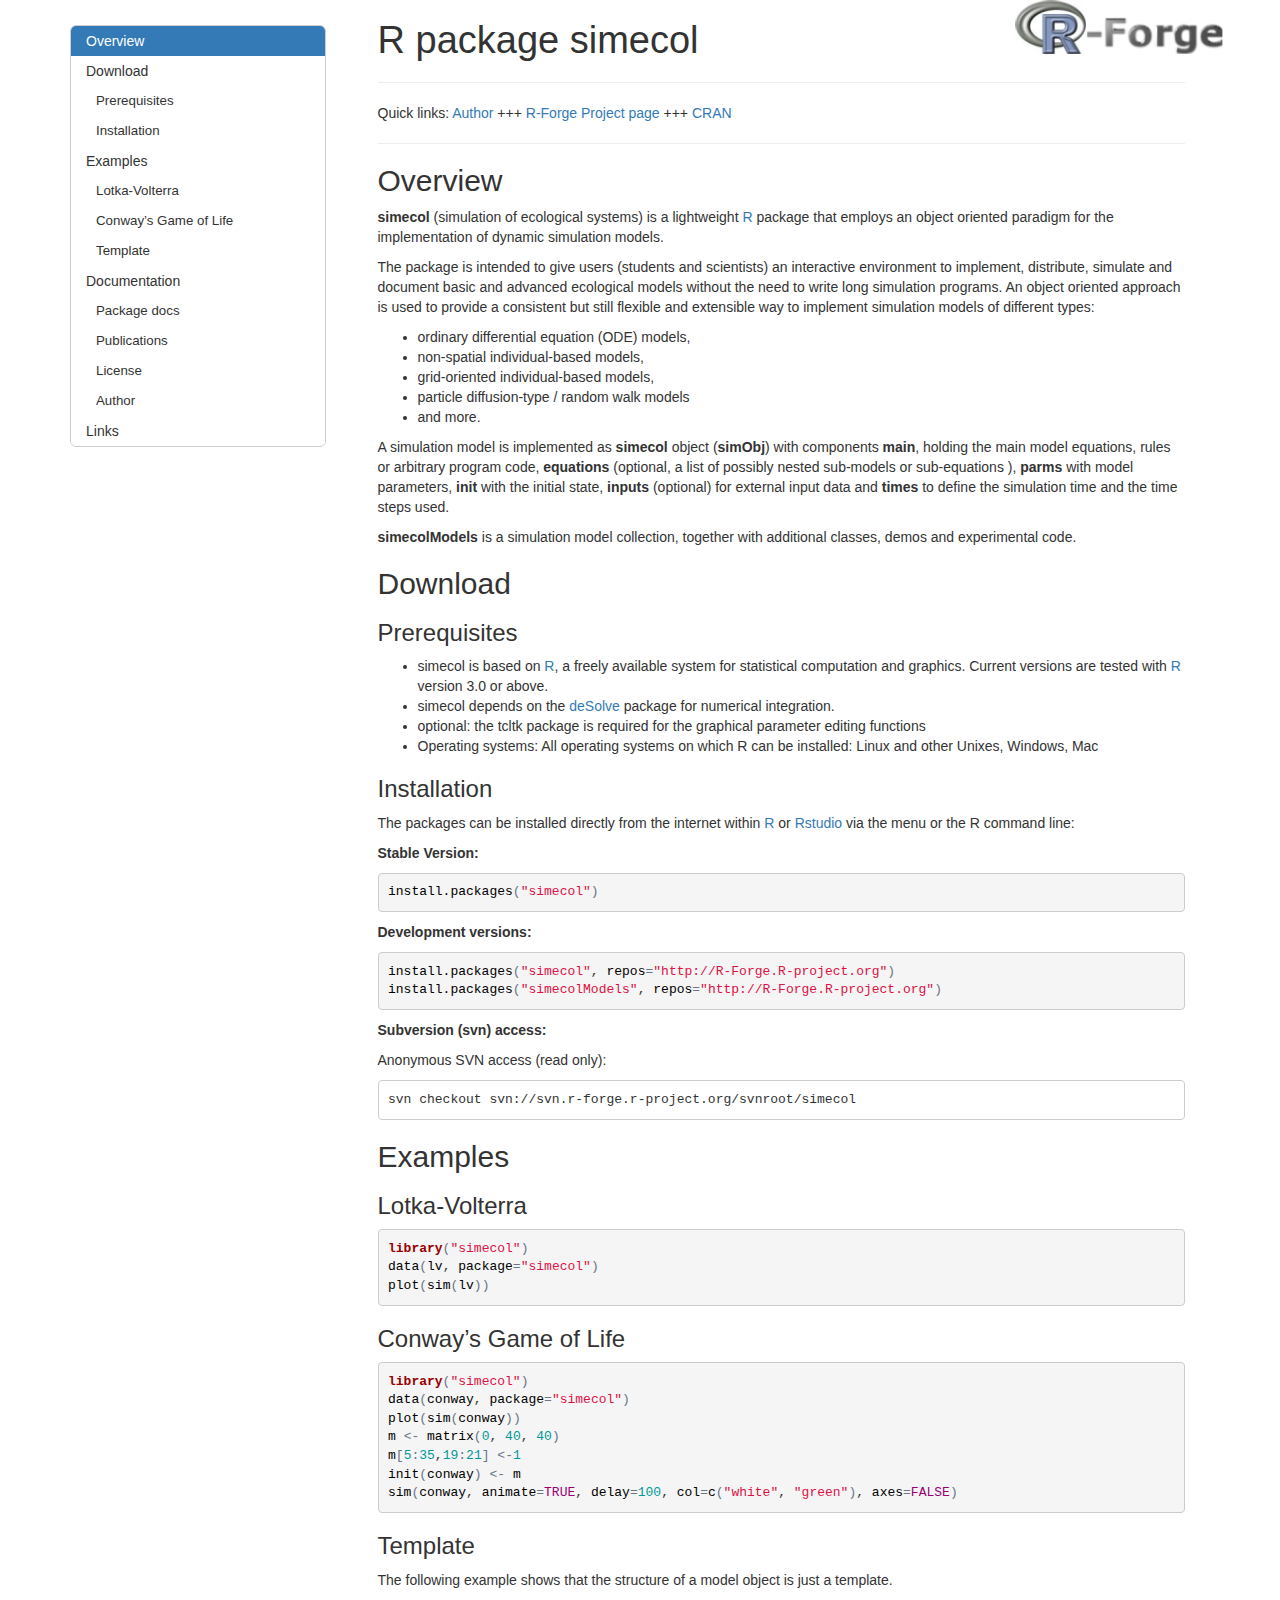
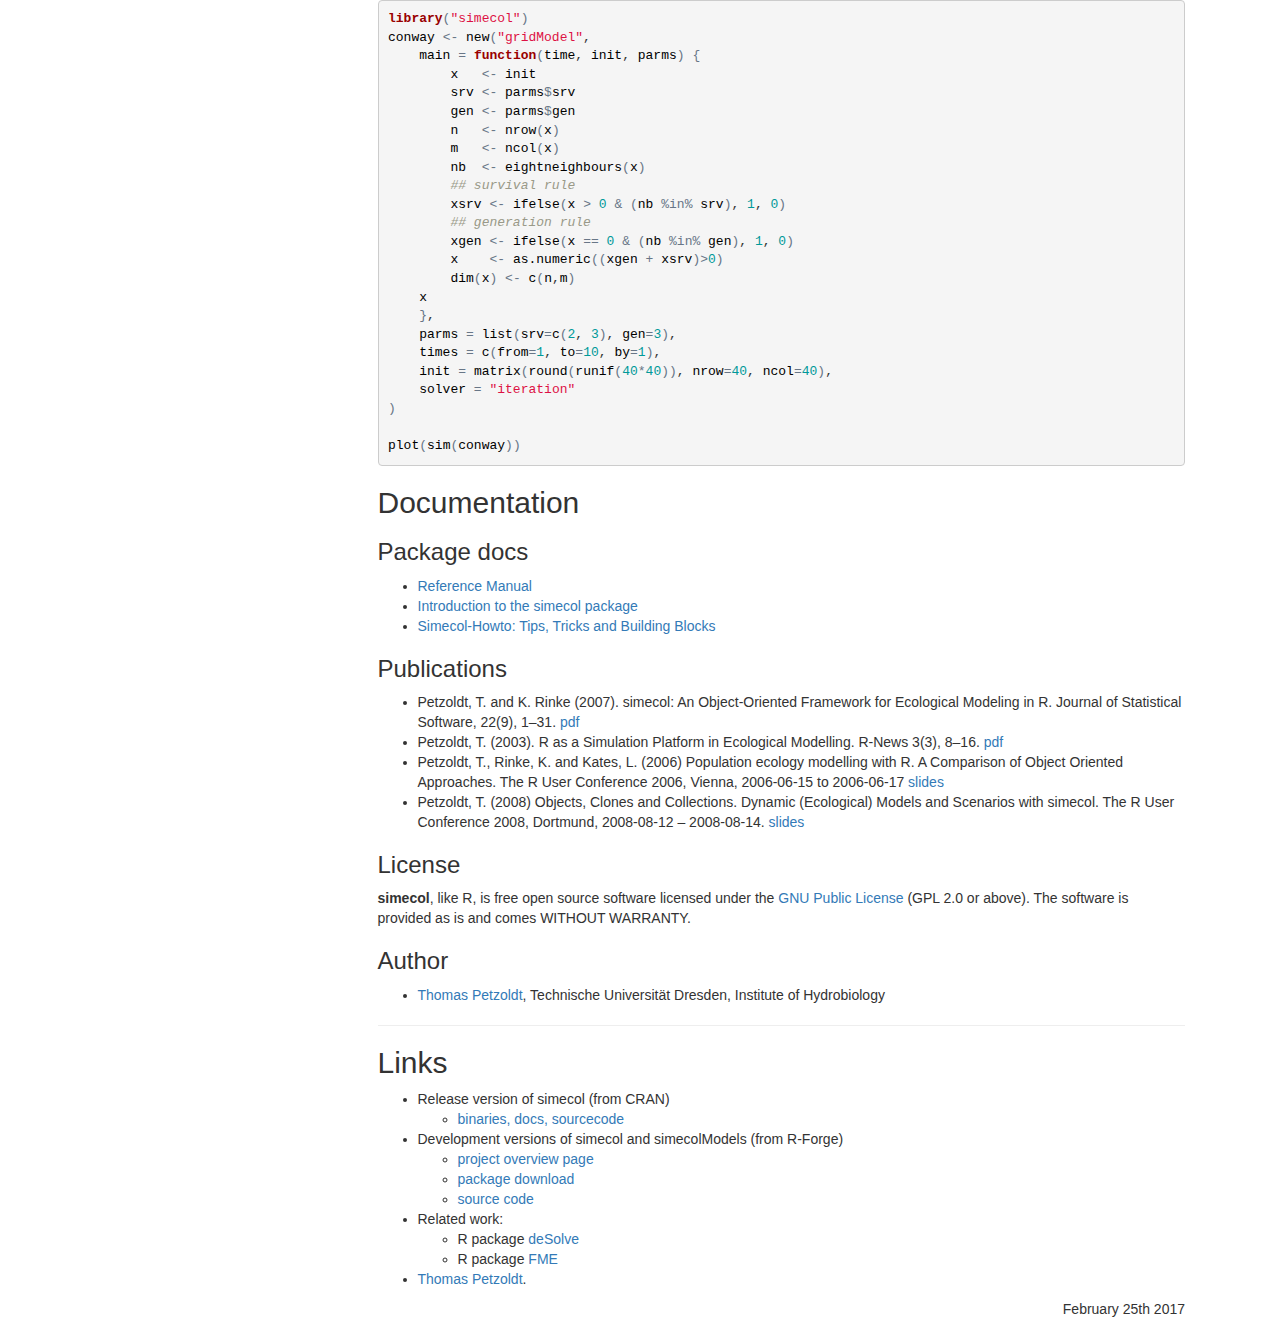
==== commit 0cfcce0a: "Logo" ====
--- a/www/index.html
+++ b/www/index.html
@@ -11,7 +11,7 @@
 
 
 
-<title>simecol – an R package for ecological modelling</title>
+<title>R package simecol</title>
 
 <script src="[data-uri]"></script>
 <meta name="viewport" content="width=device-width, initial-scale=1" />
@@ -219,11 +219,12 @@
 
 
 
-<h1 class="title toc-ignore">simecol – an R package for ecological modelling</h1>
-
-</div>
-
-
+<h1 class="title toc-ignore">R package simecol</h1>
+
+</div>
+
+
+<p><img src="[data-uri]" style="position:absolute;top:0px;right:0px;" /></p>
 <hr>
 <p>Quick links: <a href="https://www.tu-dresden.de/Members/thomas.petzoldt">Author</a> +++ <a href="http://r-forge.r-project.org/projects/simecol/">R-Forge Project page</a> +++ <a href="https://cran.r-project.org/package=simecol">CRAN</a></p>
 <hr>
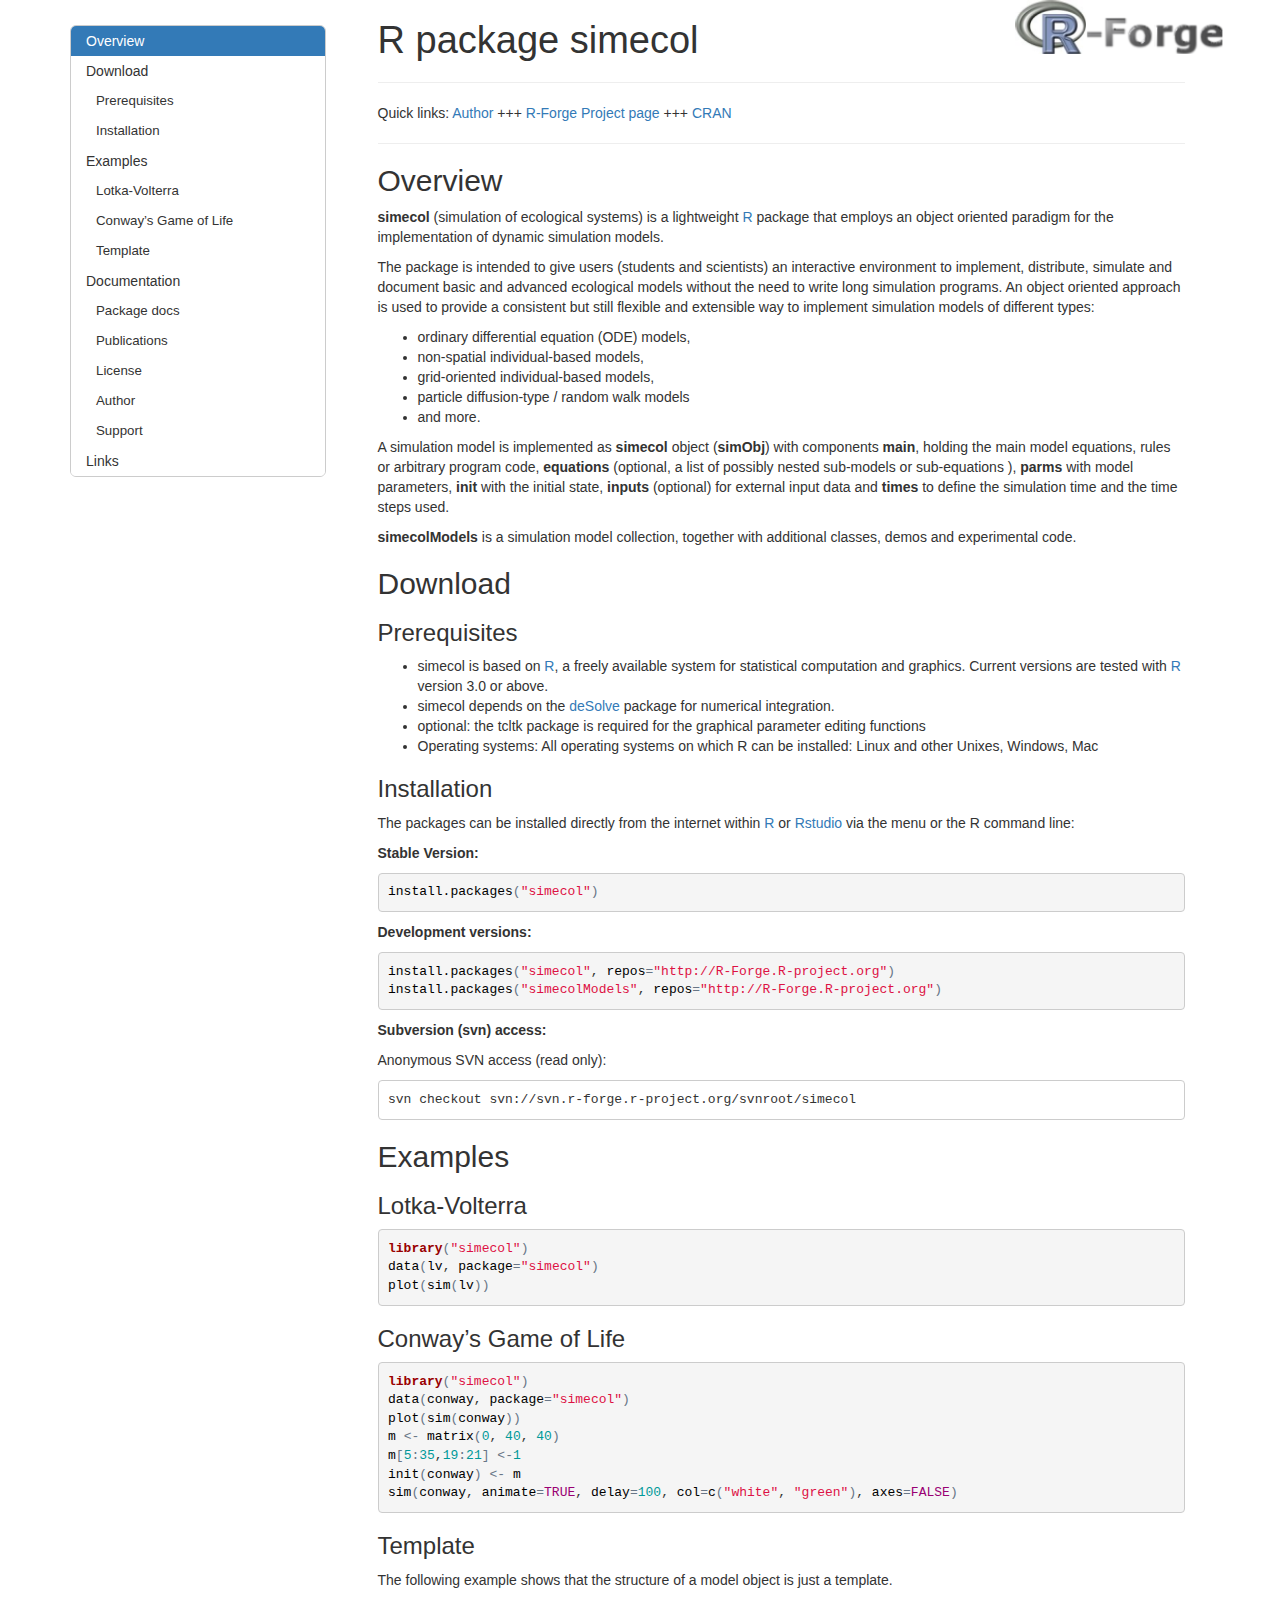
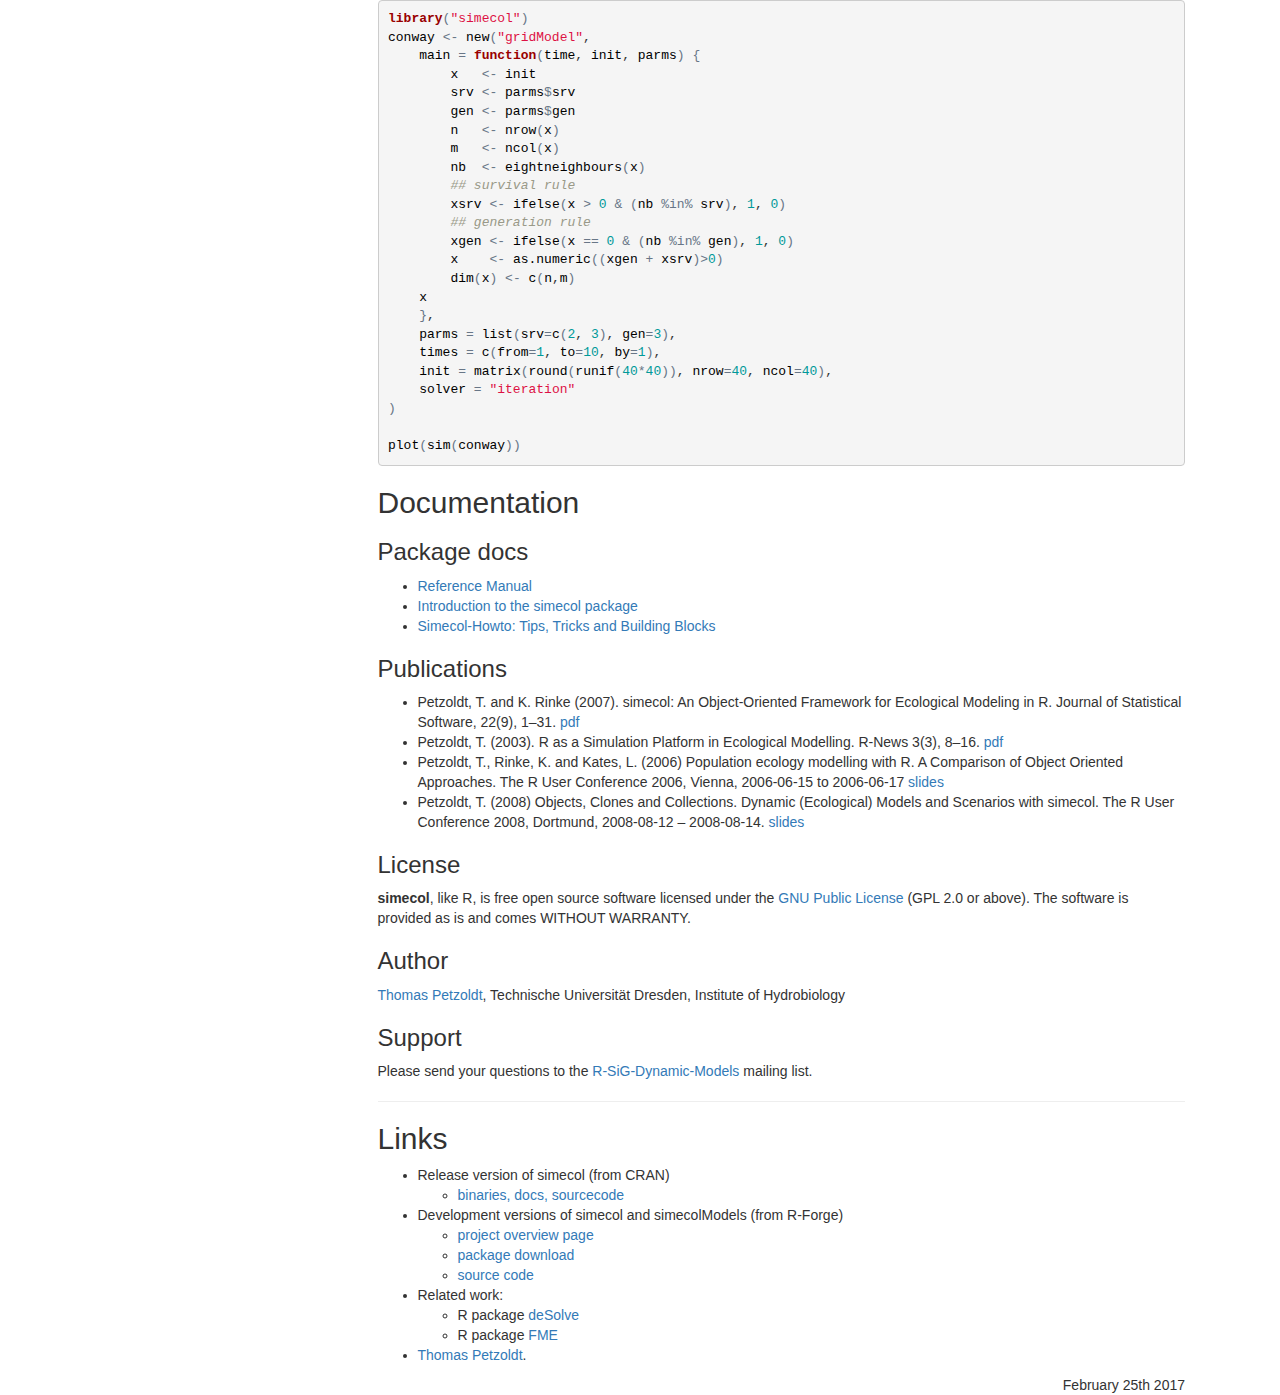
==== commit 6911338b: "mailing list" ====
--- a/www/index.html
+++ b/www/index.html
@@ -224,7 +224,7 @@
 </div>
 
 
-<p><img src="[data-uri]" style="position:absolute;top:0px;right:0px;" /></p>
+<p><a href="http://www.r-forge.r-project.org"><img src="[data-uri]" style="position:absolute;top:0px;right:0px;" /></a></p>
 <hr>
 <p>Quick links: <a href="https://www.tu-dresden.de/Members/thomas.petzoldt">Author</a> +++ <a href="http://r-forge.r-project.org/projects/simecol/">R-Forge Project page</a> +++ <a href="https://cran.r-project.org/package=simecol">CRAN</a></p>
 <hr>
@@ -338,9 +338,11 @@
 </div>
 <div id="author" class="section level3">
 <h3>Author</h3>
-<ul>
-<li><a href="https://www.tu-dresden.de/Members/thomas.petzoldt">Thomas Petzoldt</a>, Technische Universität Dresden, Institute of Hydrobiology</li>
-</ul>
+<p><a href="https://www.tu-dresden.de/Members/thomas.petzoldt">Thomas Petzoldt</a>, Technische Universität Dresden, Institute of Hydrobiology</p>
+</div>
+<div id="support" class="section level3">
+<h3>Support</h3>
+<p>Please send your questions to the <a href="https://stat.ethz.ch/mailman/listinfo/r-sig-dynamic-models">R-SiG-Dynamic-Models</a> mailing list.</p>
 <hr>
 </div>
 </div>
